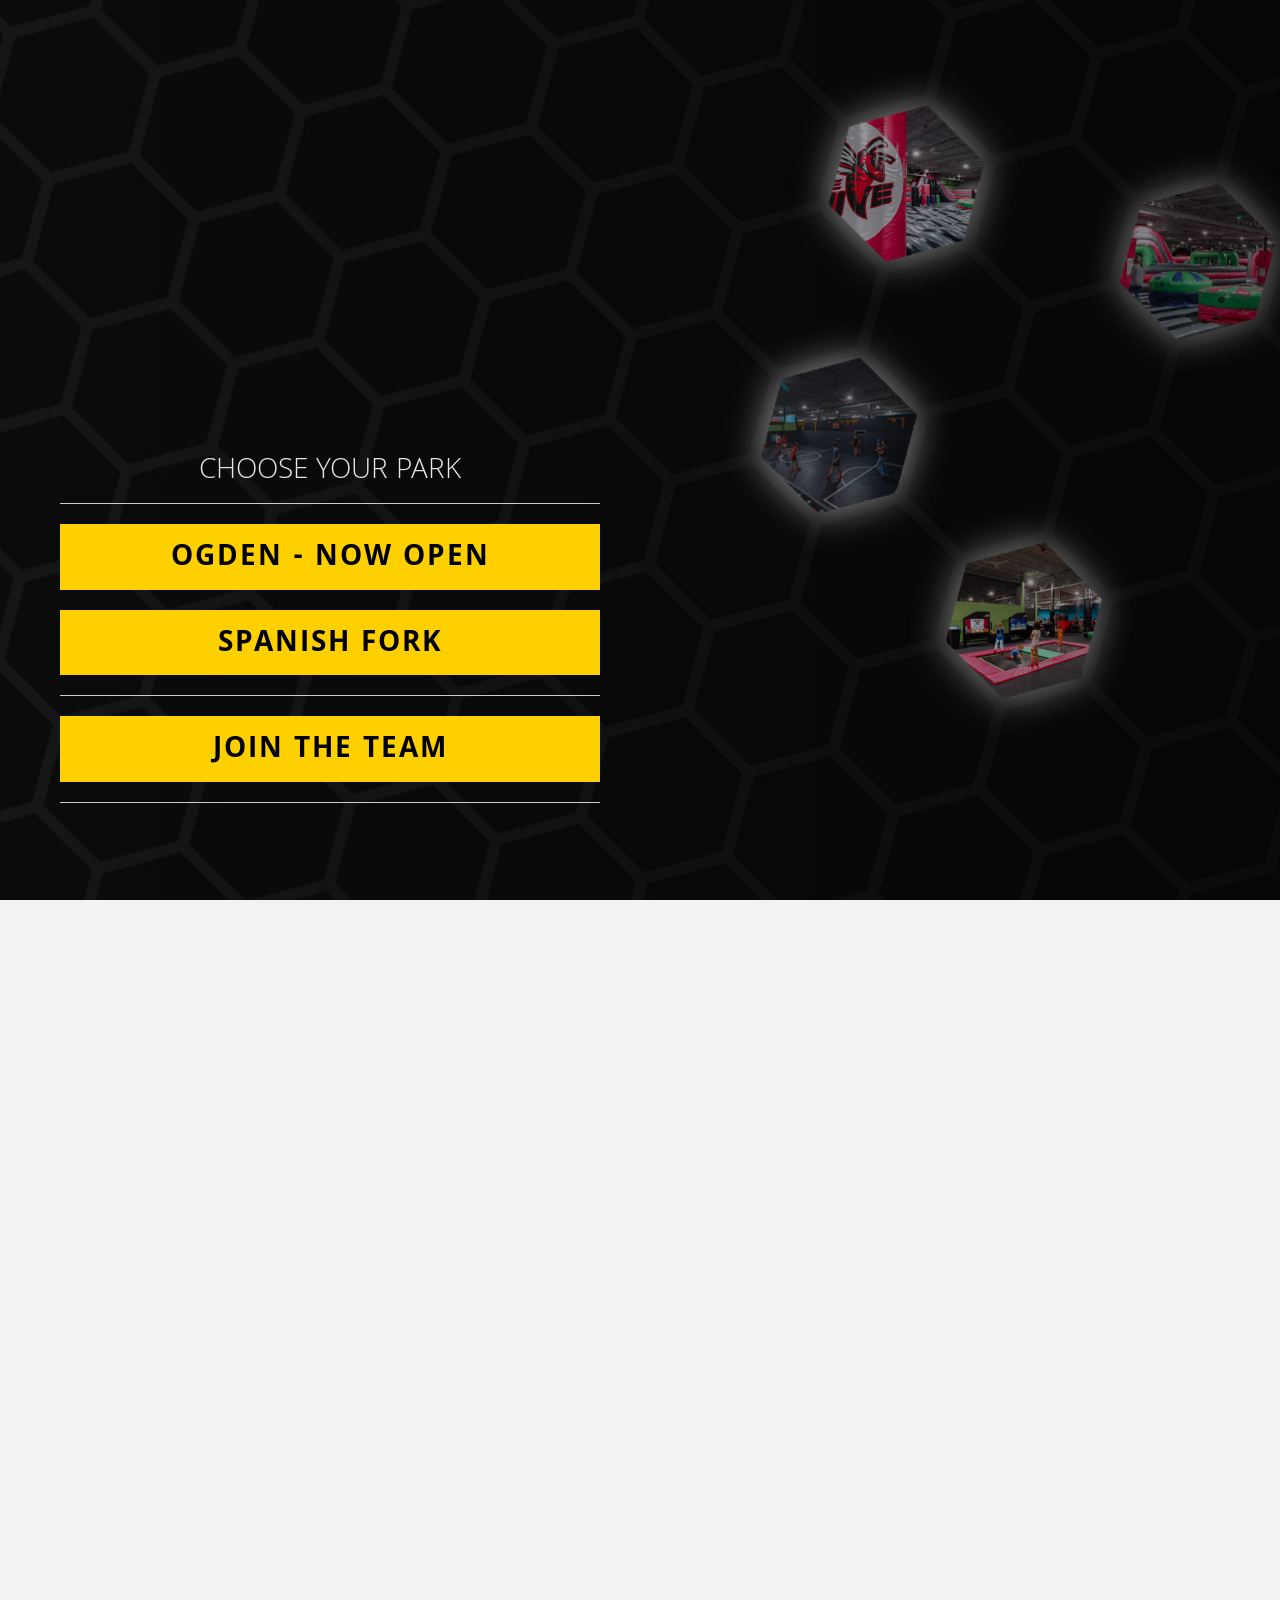
==== hiveparks/index.html @ c751bd6e "Add files via upload" ====
<!DOCTYPE html><html lang="en-US" class=""><head>
<meta charset="UTF-8">
<script async="" src="js/gtm.js"></script><script async="" src="js/fbevents.js"></script><script>
var gform;gform||(document.addEventListener("gform_main_scripts_loaded",function(){gform.scriptsLoaded=!0}),document.addEventListener("gform/theme/scripts_loaded",function(){gform.themeScriptsLoaded=!0}),window.addEventListener("DOMContentLoaded",function(){gform.domLoaded=!0}),gform={domLoaded:!1,scriptsLoaded:!1,themeScriptsLoaded:!1,isFormEditor:()=>"function"==typeof InitializeEditor,callIfLoaded:function(o){return!(!gform.domLoaded||!gform.scriptsLoaded||!gform.themeScriptsLoaded&&!gform.isFormEditor()||(gform.isFormEditor()&&console.warn("The use of gform.initializeOnLoaded() is deprecated in the form editor context and will be removed in Gravity Forms 3.1."),o(),0))},initializeOnLoaded:function(o){gform.callIfLoaded(o)||(document.addEventListener("gform_main_scripts_loaded",()=>{gform.scriptsLoaded=!0,gform.callIfLoaded(o)}),document.addEventListener("gform/theme/scripts_loaded",()=>{gform.themeScriptsLoaded=!0,gform.callIfLoaded(o)}),window.addEventListener("DOMContentLoaded",()=>{gform.domLoaded=!0,gform.callIfLoaded(o)}))},hooks:{action:{},filter:{}},addAction:function(o,r,e,t){gform.addHook("action",o,r,e,t)},addFilter:function(o,r,e,t){gform.addHook("filter",o,r,e,t)},doAction:function(o){gform.doHook("action",o,arguments)},applyFilters:function(o){return gform.doHook("filter",o,arguments)},removeAction:function(o,r){gform.removeHook("action",o,r)},removeFilter:function(o,r,e){gform.removeHook("filter",o,r,e)},addHook:function(o,r,e,t,n){null==gform.hooks[o][r]&&(gform.hooks[o][r]=[]);var d=gform.hooks[o][r];null==n&&(n=r+"_"+d.length),gform.hooks[o][r].push({tag:n,callable:e,priority:t=null==t?10:t})},doHook:function(r,o,e){var t;if(e=Array.prototype.slice.call(e,1),null!=gform.hooks[r][o]&&((o=gform.hooks[r][o]).sort(function(o,r){return o.priority-r.priority}),o.forEach(function(o){"function"!=typeof(t=o.callable)&&(t=window[t]),"action"==r?t.apply(null,e):e[0]=t.apply(null,e)})),"filter"==r)return e[0]},removeHook:function(o,r,t,n){var e;null!=gform.hooks[o][r]&&(e=(e=gform.hooks[o][r]).filter(function(o,r,e){return!!(null!=n&&n!=o.tag||null!=t&&t!=o.priority)}),gform.hooks[o][r]=e)}});
</script>

<meta name="viewport" content="width=device-width, initial-scale=1.0">
<meta http-equiv="X-UA-Compatible" content="IE=edge">
<link rel="profile" href="https://gmpg.org/xfn/11">
<meta name="robots" content="index, follow, max-image-preview:large, max-snippet:-1, max-video-preview:-1">

	<!-- This site is optimized with the Yoast SEO plugin v27.3 - https://yoast.com/product/yoast-seo-wordpress/ -->
	<title>Home - Hive Parks</title>
	<meta name="description" content="Brand new indoor trampoline park in Spanish Fork, Utah. Over 15 attractions, including a giant inflatable section for young children.">
	<link rel="canonical" href="https://www.hiveparks.com/">
	<meta property="og:locale" content="en_US">
	<meta property="og:type" content="website">
	<meta property="og:title" content="Home - Hive Parks">
	<meta property="og:description" content="Brand new indoor trampoline park in Spanish Fork, Utah. Over 15 attractions, including a giant inflatable section for young children.">
	<meta property="og:url" content="https://www.hiveparks.com/">
	<meta property="og:site_name" content="Hive Parks">
	<meta property="article:modified_time" content="2026-04-14T11:30:59+00:00">
	<meta property="og:image" content="images/HIVE-PARKS-3-scaled.png">
	<meta name="twitter:card" content="summary_large_image">
	<script type="application/ld+json" class="yoast-schema-graph">{"@context":"https:\/\/schema.org","@graph":[{"@type":"WebPage","@id":"https:\/\/www.hiveparks.com\/","url":"https:\/\/www.hiveparks.com\/","name":"Home - Hive Parks","isPartOf":{"@id":"https:\/\/www.hiveparks.com\/#website"},"primaryImageOfPage":{"@id":"https:\/\/www.hiveparks.com\/#primaryimage"},"image":{"@id":"https:\/\/www.hiveparks.com\/#primaryimage"},"thumbnailUrl":"https:\/\/www.hiveparks.com\/wp-content\/uploads\/2021\/08\/HIVE-PARKS-3-scaled.png","datePublished":"2021-10-14T16:22:26+00:00","dateModified":"2026-04-14T11:30:59+00:00","description":"Brand new indoor trampoline park in Spanish Fork, Utah. Over 15 attractions, including a giant inflatable section for young children.","breadcrumb":{"@id":"https:\/\/www.hiveparks.com\/#breadcrumb"},"inLanguage":"en-US","potentialAction":[{"@type":"ReadAction","target":["https:\/\/www.hiveparks.com\/"]}]},{"@type":"ImageObject","inLanguage":"en-US","@id":"https:\/\/www.hiveparks.com\/#primaryimage","url":"https:\/\/www.hiveparks.com\/wp-content\/uploads\/2021\/08\/HIVE-PARKS-3-scaled.png","contentUrl":"https:\/\/www.hiveparks.com\/wp-content\/uploads\/2021\/08\/HIVE-PARKS-3-scaled.png","width":2560,"height":1488},{"@type":"BreadcrumbList","@id":"https:\/\/www.hiveparks.com\/#breadcrumb","itemListElement":[{"@type":"ListItem","position":1,"name":"Home"}]},{"@type":"WebSite","@id":"https:\/\/www.hiveparks.com\/#website","url":"https:\/\/www.hiveparks.com\/","name":"Hive Parks","description":"Family Entertainment Center and Trampoline Park in Spanish Fork, Utah.","potentialAction":[{"@type":"SearchAction","target":{"@type":"EntryPoint","urlTemplate":"https:\/\/www.hiveparks.com\/?s={search_term_string}"},"query-input":{"@type":"PropertyValueSpecification","valueRequired":true,"valueName":"search_term_string"}}],"inLanguage":"en-US"}]}</script>
	<!-- / Yoast SEO plugin. -->


<link rel="dns-prefetch" href="//fonts.googleapis.com">
<link href="https://fonts.gstatic.com" crossorigin="" rel="preconnect">
<link rel="alternate" type="application/rss+xml" title="Hive Parks » Feed" href="https://www.hiveparks.com/feed/">
<link rel="alternate" type="application/rss+xml" title="Hive Parks » Comments Feed" href="https://www.hiveparks.com/comments/feed/">
<link rel="alternate" title="oEmbed (JSON)" type="application/json+oembed" href="https://www.hiveparks.com/wp-json/oembed/1.0/embed?url=https%3A%2F%2Fwww.hiveparks.com%2F">
<link rel="alternate" title="oEmbed (XML)" type="text/xml+oembed" href="https://www.hiveparks.com/wp-json/oembed/1.0/embed?url=https%3A%2F%2Fwww.hiveparks.com%2F&format=xml">
		<style>
			.lazyload,
			.lazyloading {
				max-width: 100%;
			}
		</style>
		<style id="wp-img-auto-sizes-contain-inline-css">
img:is([sizes=auto i],[sizes^="auto," i]){contain-intrinsic-size:3000px 1500px}
/*# sourceURL=wp-img-auto-sizes-contain-inline-css */
</style>
<style id="wp-emoji-styles-inline-css">

	img.wp-smiley, img.emoji {
		display: inline !important;
		border: none !important;
		box-shadow: none !important;
		height: 1em !important;
		width: 1em !important;
		margin: 0 0.07em !important;
		vertical-align: -0.1em !important;
		background: none !important;
		padding: 0 !important;
	}
/*# sourceURL=wp-emoji-styles-inline-css */
</style>
<style id="wp-block-library-inline-css">
:root{--wp-block-synced-color:#7a00df;--wp-block-synced-color--rgb:122,0,223;--wp-bound-block-color:var(--wp-block-synced-color);--wp-editor-canvas-background:#ddd;--wp-admin-theme-color:#007cba;--wp-admin-theme-color--rgb:0,124,186;--wp-admin-theme-color-darker-10:#006ba1;--wp-admin-theme-color-darker-10--rgb:0,107,160.5;--wp-admin-theme-color-darker-20:#005a87;--wp-admin-theme-color-darker-20--rgb:0,90,135;--wp-admin-border-width-focus:2px}@media (min-resolution:192dpi){:root{--wp-admin-border-width-focus:1.5px}}.wp-element-button{cursor:pointer}:root .has-very-light-gray-background-color{background-color:#eee}:root .has-very-dark-gray-background-color{background-color:#313131}:root .has-very-light-gray-color{color:#eee}:root .has-very-dark-gray-color{color:#313131}:root .has-vivid-green-cyan-to-vivid-cyan-blue-gradient-background{background:linear-gradient(135deg,#00d084,#0693e3)}:root .has-purple-crush-gradient-background{background:linear-gradient(135deg,#34e2e4,#4721fb 50%,#ab1dfe)}:root .has-hazy-dawn-gradient-background{background:linear-gradient(135deg,#faaca8,#dad0ec)}:root .has-subdued-olive-gradient-background{background:linear-gradient(135deg,#fafae1,#67a671)}:root .has-atomic-cream-gradient-background{background:linear-gradient(135deg,#fdd79a,#004a59)}:root .has-nightshade-gradient-background{background:linear-gradient(135deg,#330968,#31cdcf)}:root .has-midnight-gradient-background{background:linear-gradient(135deg,#020381,#2874fc)}:root{--wp--preset--font-size--normal:16px;--wp--preset--font-size--huge:42px}.has-regular-font-size{font-size:1em}.has-larger-font-size{font-size:2.625em}.has-normal-font-size{font-size:var(--wp--preset--font-size--normal)}.has-huge-font-size{font-size:var(--wp--preset--font-size--huge)}.has-text-align-center{text-align:center}.has-text-align-left{text-align:left}.has-text-align-right{text-align:right}.has-fit-text{white-space:nowrap!important}#end-resizable-editor-section{display:none}.aligncenter{clear:both}.items-justified-left{justify-content:flex-start}.items-justified-center{justify-content:center}.items-justified-right{justify-content:flex-end}.items-justified-space-between{justify-content:space-between}.screen-reader-text{border:0;clip-path:inset(50%);height:1px;margin:-1px;overflow:hidden;padding:0;position:absolute;width:1px;word-wrap:normal!important}.screen-reader-text:focus{background-color:#ddd;clip-path:none;color:#444;display:block;font-size:1em;height:auto;left:5px;line-height:normal;padding:15px 23px 14px;text-decoration:none;top:5px;width:auto;z-index:100000}html :where(.has-border-color){border-style:solid}html :where([style*=border-top-color]){border-top-style:solid}html :where([style*=border-right-color]){border-right-style:solid}html :where([style*=border-bottom-color]){border-bottom-style:solid}html :where([style*=border-left-color]){border-left-style:solid}html :where([style*=border-width]){border-style:solid}html :where([style*=border-top-width]){border-top-style:solid}html :where([style*=border-right-width]){border-right-style:solid}html :where([style*=border-bottom-width]){border-bottom-style:solid}html :where([style*=border-left-width]){border-left-style:solid}html :where(img[class*=wp-image-]){height:auto;max-width:100%}:where(figure){margin:0 0 1em}html :where(.is-position-sticky){--wp-admin--admin-bar--position-offset:var(--wp-admin--admin-bar--height,0px)}@media screen and (max-width:600px){html :where(.is-position-sticky){--wp-admin--admin-bar--position-offset:0px}}

/*# sourceURL=wp-block-library-inline-css */
</style>
<style id="classic-theme-styles-inline-css">
/*! This file is auto-generated */
.wp-block-button__link{color:#fff;background-color:#32373c;border-radius:9999px;box-shadow:none;text-decoration:none;padding:calc(.667em + 2px) calc(1.333em + 2px);font-size:1.125em}.wp-block-file__button{background:#32373c;color:#fff;text-decoration:none}
/*# sourceURL=/wp-includes/css/classic-themes.min.css */
</style>
<style id="global-styles-inline-css">
:root{--wp--preset--aspect-ratio--square: 1;--wp--preset--aspect-ratio--4-3: 4/3;--wp--preset--aspect-ratio--3-4: 3/4;--wp--preset--aspect-ratio--3-2: 3/2;--wp--preset--aspect-ratio--2-3: 2/3;--wp--preset--aspect-ratio--16-9: 16/9;--wp--preset--aspect-ratio--9-16: 9/16;--wp--preset--color--black: #000000;--wp--preset--color--cyan-bluish-gray: #abb8c3;--wp--preset--color--white: #ffffff;--wp--preset--color--pale-pink: #f78da7;--wp--preset--color--vivid-red: #cf2e2e;--wp--preset--color--luminous-vivid-orange: #ff6900;--wp--preset--color--luminous-vivid-amber: #fcb900;--wp--preset--color--light-green-cyan: #7bdcb5;--wp--preset--color--vivid-green-cyan: #00d084;--wp--preset--color--pale-cyan-blue: #8ed1fc;--wp--preset--color--vivid-cyan-blue: #0693e3;--wp--preset--color--vivid-purple: #9b51e0;--wp--preset--color--fl-heading-text: #333333;--wp--preset--color--fl-body-bg: #f2f2f2;--wp--preset--color--fl-body-text: #808080;--wp--preset--color--fl-accent: #428bca;--wp--preset--color--fl-accent-hover: #428bca;--wp--preset--color--fl-topbar-bg: #ffffff;--wp--preset--color--fl-topbar-text: #808080;--wp--preset--color--fl-topbar-link: #428bca;--wp--preset--color--fl-topbar-hover: #428bca;--wp--preset--color--fl-header-bg: #ffffff;--wp--preset--color--fl-header-text: #808080;--wp--preset--color--fl-header-link: #808080;--wp--preset--color--fl-header-hover: #428bca;--wp--preset--color--fl-nav-bg: #ffffff;--wp--preset--color--fl-nav-link: #808080;--wp--preset--color--fl-nav-hover: #428bca;--wp--preset--color--fl-content-bg: #ffffff;--wp--preset--color--fl-footer-widgets-bg: #ffffff;--wp--preset--color--fl-footer-widgets-text: #808080;--wp--preset--color--fl-footer-widgets-link: #428bca;--wp--preset--color--fl-footer-widgets-hover: #428bca;--wp--preset--color--fl-footer-bg: #ffffff;--wp--preset--color--fl-footer-text: #808080;--wp--preset--color--fl-footer-link: #428bca;--wp--preset--color--fl-footer-hover: #428bca;--wp--preset--gradient--vivid-cyan-blue-to-vivid-purple: linear-gradient(135deg,rgb(6,147,227) 0%,rgb(155,81,224) 100%);--wp--preset--gradient--light-green-cyan-to-vivid-green-cyan: linear-gradient(135deg,rgb(122,220,180) 0%,rgb(0,208,130) 100%);--wp--preset--gradient--luminous-vivid-amber-to-luminous-vivid-orange: linear-gradient(135deg,rgb(252,185,0) 0%,rgb(255,105,0) 100%);--wp--preset--gradient--luminous-vivid-orange-to-vivid-red: linear-gradient(135deg,rgb(255,105,0) 0%,rgb(207,46,46) 100%);--wp--preset--gradient--very-light-gray-to-cyan-bluish-gray: linear-gradient(135deg,rgb(238,238,238) 0%,rgb(169,184,195) 100%);--wp--preset--gradient--cool-to-warm-spectrum: linear-gradient(135deg,rgb(74,234,220) 0%,rgb(151,120,209) 20%,rgb(207,42,186) 40%,rgb(238,44,130) 60%,rgb(251,105,98) 80%,rgb(254,248,76) 100%);--wp--preset--gradient--blush-light-purple: linear-gradient(135deg,rgb(255,206,236) 0%,rgb(152,150,240) 100%);--wp--preset--gradient--blush-bordeaux: linear-gradient(135deg,rgb(254,205,165) 0%,rgb(254,45,45) 50%,rgb(107,0,62) 100%);--wp--preset--gradient--luminous-dusk: linear-gradient(135deg,rgb(255,203,112) 0%,rgb(199,81,192) 50%,rgb(65,88,208) 100%);--wp--preset--gradient--pale-ocean: linear-gradient(135deg,rgb(255,245,203) 0%,rgb(182,227,212) 50%,rgb(51,167,181) 100%);--wp--preset--gradient--electric-grass: linear-gradient(135deg,rgb(202,248,128) 0%,rgb(113,206,126) 100%);--wp--preset--gradient--midnight: linear-gradient(135deg,rgb(2,3,129) 0%,rgb(40,116,252) 100%);--wp--preset--font-size--small: 13px;--wp--preset--font-size--medium: 20px;--wp--preset--font-size--large: 36px;--wp--preset--font-size--x-large: 42px;--wp--preset--spacing--20: 0.44rem;--wp--preset--spacing--30: 0.67rem;--wp--preset--spacing--40: 1rem;--wp--preset--spacing--50: 1.5rem;--wp--preset--spacing--60: 2.25rem;--wp--preset--spacing--70: 3.38rem;--wp--preset--spacing--80: 5.06rem;--wp--preset--shadow--natural: 6px 6px 9px rgba(0, 0, 0, 0.2);--wp--preset--shadow--deep: 12px 12px 50px rgba(0, 0, 0, 0.4);--wp--preset--shadow--sharp: 6px 6px 0px rgba(0, 0, 0, 0.2);--wp--preset--shadow--outlined: 6px 6px 0px -3px rgb(255, 255, 255), 6px 6px rgb(0, 0, 0);--wp--preset--shadow--crisp: 6px 6px 0px rgb(0, 0, 0);}:where(.is-layout-flex){gap: 0.5em;}:where(.is-layout-grid){gap: 0.5em;}body .is-layout-flex{display: flex;}.is-layout-flex{flex-wrap: wrap;align-items: center;}.is-layout-flex > :is(*, div){margin: 0;}body .is-layout-grid{display: grid;}.is-layout-grid > :is(*, div){margin: 0;}:where(.wp-block-columns.is-layout-flex){gap: 2em;}:where(.wp-block-columns.is-layout-grid){gap: 2em;}:where(.wp-block-post-template.is-layout-flex){gap: 1.25em;}:where(.wp-block-post-template.is-layout-grid){gap: 1.25em;}.has-black-color{color: var(--wp--preset--color--black) !important;}.has-cyan-bluish-gray-color{color: var(--wp--preset--color--cyan-bluish-gray) !important;}.has-white-color{color: var(--wp--preset--color--white) !important;}.has-pale-pink-color{color: var(--wp--preset--color--pale-pink) !important;}.has-vivid-red-color{color: var(--wp--preset--color--vivid-red) !important;}.has-luminous-vivid-orange-color{color: var(--wp--preset--color--luminous-vivid-orange) !important;}.has-luminous-vivid-amber-color{color: var(--wp--preset--color--luminous-vivid-amber) !important;}.has-light-green-cyan-color{color: var(--wp--preset--color--light-green-cyan) !important;}.has-vivid-green-cyan-color{color: var(--wp--preset--color--vivid-green-cyan) !important;}.has-pale-cyan-blue-color{color: var(--wp--preset--color--pale-cyan-blue) !important;}.has-vivid-cyan-blue-color{color: var(--wp--preset--color--vivid-cyan-blue) !important;}.has-vivid-purple-color{color: var(--wp--preset--color--vivid-purple) !important;}.has-black-background-color{background-color: var(--wp--preset--color--black) !important;}.has-cyan-bluish-gray-background-color{background-color: var(--wp--preset--color--cyan-bluish-gray) !important;}.has-white-background-color{background-color: var(--wp--preset--color--white) !important;}.has-pale-pink-background-color{background-color: var(--wp--preset--color--pale-pink) !important;}.has-vivid-red-background-color{background-color: var(--wp--preset--color--vivid-red) !important;}.has-luminous-vivid-orange-background-color{background-color: var(--wp--preset--color--luminous-vivid-orange) !important;}.has-luminous-vivid-amber-background-color{background-color: var(--wp--preset--color--luminous-vivid-amber) !important;}.has-light-green-cyan-background-color{background-color: var(--wp--preset--color--light-green-cyan) !important;}.has-vivid-green-cyan-background-color{background-color: var(--wp--preset--color--vivid-green-cyan) !important;}.has-pale-cyan-blue-background-color{background-color: var(--wp--preset--color--pale-cyan-blue) !important;}.has-vivid-cyan-blue-background-color{background-color: var(--wp--preset--color--vivid-cyan-blue) !important;}.has-vivid-purple-background-color{background-color: var(--wp--preset--color--vivid-purple) !important;}.has-black-border-color{border-color: var(--wp--preset--color--black) !important;}.has-cyan-bluish-gray-border-color{border-color: var(--wp--preset--color--cyan-bluish-gray) !important;}.has-white-border-color{border-color: var(--wp--preset--color--white) !important;}.has-pale-pink-border-color{border-color: var(--wp--preset--color--pale-pink) !important;}.has-vivid-red-border-color{border-color: var(--wp--preset--color--vivid-red) !important;}.has-luminous-vivid-orange-border-color{border-color: var(--wp--preset--color--luminous-vivid-orange) !important;}.has-luminous-vivid-amber-border-color{border-color: var(--wp--preset--color--luminous-vivid-amber) !important;}.has-light-green-cyan-border-color{border-color: var(--wp--preset--color--light-green-cyan) !important;}.has-vivid-green-cyan-border-color{border-color: var(--wp--preset--color--vivid-green-cyan) !important;}.has-pale-cyan-blue-border-color{border-color: var(--wp--preset--color--pale-cyan-blue) !important;}.has-vivid-cyan-blue-border-color{border-color: var(--wp--preset--color--vivid-cyan-blue) !important;}.has-vivid-purple-border-color{border-color: var(--wp--preset--color--vivid-purple) !important;}.has-vivid-cyan-blue-to-vivid-purple-gradient-background{background: var(--wp--preset--gradient--vivid-cyan-blue-to-vivid-purple) !important;}.has-light-green-cyan-to-vivid-green-cyan-gradient-background{background: var(--wp--preset--gradient--light-green-cyan-to-vivid-green-cyan) !important;}.has-luminous-vivid-amber-to-luminous-vivid-orange-gradient-background{background: var(--wp--preset--gradient--luminous-vivid-amber-to-luminous-vivid-orange) !important;}.has-luminous-vivid-orange-to-vivid-red-gradient-background{background: var(--wp--preset--gradient--luminous-vivid-orange-to-vivid-red) !important;}.has-very-light-gray-to-cyan-bluish-gray-gradient-background{background: var(--wp--preset--gradient--very-light-gray-to-cyan-bluish-gray) !important;}.has-cool-to-warm-spectrum-gradient-background{background: var(--wp--preset--gradient--cool-to-warm-spectrum) !important;}.has-blush-light-purple-gradient-background{background: var(--wp--preset--gradient--blush-light-purple) !important;}.has-blush-bordeaux-gradient-background{background: var(--wp--preset--gradient--blush-bordeaux) !important;}.has-luminous-dusk-gradient-background{background: var(--wp--preset--gradient--luminous-dusk) !important;}.has-pale-ocean-gradient-background{background: var(--wp--preset--gradient--pale-ocean) !important;}.has-electric-grass-gradient-background{background: var(--wp--preset--gradient--electric-grass) !important;}.has-midnight-gradient-background{background: var(--wp--preset--gradient--midnight) !important;}.has-small-font-size{font-size: var(--wp--preset--font-size--small) !important;}.has-medium-font-size{font-size: var(--wp--preset--font-size--medium) !important;}.has-large-font-size{font-size: var(--wp--preset--font-size--large) !important;}.has-x-large-font-size{font-size: var(--wp--preset--font-size--x-large) !important;}
/*# sourceURL=global-styles-inline-css */
</style>

<link rel="stylesheet" id="fl-builder-layout-26575-css" href="css/26575-layout.css" media="all">
<link rel="stylesheet" id="wpmu-wpmu-ui-3-min-css-css" href="css/wpmu-ui.3.min.css" media="all">
<link rel="stylesheet" id="wpmu-animate-3-min-css-css" href="css/animate.3.min.css" media="all">
<link rel="stylesheet" id="jquery-magnificpopup-css" href="css/jquery.magnificpopup.min.css" media="all">
<link rel="stylesheet" id="base-css" href="css/base.min.css" media="all">
<link rel="stylesheet" id="fl-automator-skin-css" href="css/skin-69d79dddb3a38.css" media="all">
<link rel="stylesheet" id="fl-child-theme-css" href="css/style.css" media="all">
<link rel="stylesheet" id="pp-animate-css" href="css/animate.min.css" media="all">
<link rel="stylesheet" id="fl-builder-google-fonts-1d3f49b686e3899d0767ea5da724a182-css" href="//fonts.googleapis.com/css?family=Khula%3A300%2C700&ver=6.9.4" media="all">
<script src="js/jquery.min.js" id="jquery-core-js"></script>
<script src="js/jquery-migrate.min.js" id="jquery-migrate-js"></script>
<link rel="https://api.w.org/" href="https://www.hiveparks.com/wp-json/"><link rel="alternate" title="JSON" type="application/json" href="https://www.hiveparks.com/wp-json/wp/v2/pages/26575"><link rel="EditURI" type="application/rsd+xml" title="RSD" href="https://www.hiveparks.com/xmlrpc.php?rsd">
<link rel="shortlink" href="https://www.hiveparks.com/">
		<script>
			var bb_powerpack = {
				version: '2.40.8',
				getAjaxUrl: function() { return atob( 'aHR0cHM6Ly93d3cuaGl2ZXBhcmtzLmNvbS93cC1hZG1pbi9hZG1pbi1hamF4LnBocA==' ); },
				callback: function() {},
				mapMarkerData: {},
				post_id: '26575',
				search_term: '',
				current_page: 'https://www.hiveparks.com/',
				conditionals: {
					is_front_page: true,
					is_home: false,
					is_archive: false,
					current_post_type: '',
					is_tax: false,
										is_author: false,
					current_author: false,
					is_search: false,
									}
			};
		</script>
				<script>
			document.documentElement.className = document.documentElement.className.replace('no-js', 'js');
		</script>
		<style>.recentcomments a{display:inline !important;padding:0 !important;margin:0 !important;}</style><link rel="icon" href="images/cropped-Hive-Bee-5-521-32x32.png" sizes="32x32">
<link rel="icon" href="images/cropped-Hive-Bee-5-521-192x192.png" sizes="192x192">
<link rel="apple-touch-icon" href="images/cropped-Hive-Bee-5-521-180x180.png">
<meta name="msapplication-TileImage" content="https://www.hiveparks.com/wp-content/uploads/2021/05/cropped-Hive-Bee-5-521-270x270.png">
		<style id="wp-custom-css">
			.flexcol {
	margin-top:auto
}		</style>
		<!-- Global site tag (gtag.js) - Google Analytics -->
<script async="" src="https://www.googletagmanager.com/gtag/js?id=UA-204512586-2"></script>
<script>
  window.dataLayer = window.dataLayer || [];
  function gtag(){dataLayer.push(arguments);}
  gtag('js', new Date());

  gtag('config', 'UA-204512586-2');
</script>

<!-- Facebook Pixel Code -->
<script>
!function(f,b,e,v,n,t,s)
{if(f.fbq)return;n=f.fbq=function(){n.callMethod?
n.callMethod.apply(n,arguments):n.queue.push(arguments)};
if(!f._fbq)f._fbq=n;n.push=n;n.loaded=!0;n.version='2.0';
n.queue=[];t=b.createElement(e);t.async=!0;
t.src=v;s=b.getElementsByTagName(e)[0];
s.parentNode.insertBefore(t,s)}(window, document,'script',
'https://connect.facebook.net/en_US/fbevents.js');
fbq('init', '1531755613863917');
fbq('track', 'PageView');
</script>
<noscript><img height="1" width="1" style="display:none"
src="https://www.facebook.com/tr?id=1531755613863917&ev=PageView&noscript=1"
/></noscript>
<!-- End Facebook Pixel Code -->
<meta name="facebook-domain-verification" content="ci4ceax36mrwa2fwd2gl30gt8pvchv">

<script async="" defer="" src="js/lo.js"></script>

<!-- Google Tag Manager -->
<script>(function(w,d,s,l,i){w[l]=w[l]||[];w[l].push({'gtm.start':
new Date().getTime(),event:'gtm.js'});var f=d.getElementsByTagName(s)[0],
j=d.createElement(s),dl=l!='dataLayer'?'&l='+l:'';j.async=true;j.src=
'https://www.googletagmanager.com/gtm.js?id='+i+dl;f.parentNode.insertBefore(j,f);
})(window,document,'script','dataLayer','GTM-56T2VKX');</script>
<!-- End Google Tag Manager -->
<script src="js/wp-emoji-release.min.js" defer=""></script></head>
<body class="home wp-singular page-template page-template-tpl-no-header-footer page-template-tpl-no-header-footer-php page page-id-26575 wp-theme-bb-theme wp-child-theme-bb-theme-child fl-builder fl-builder-2-10-1-5 fl-theme-1-7-19-2 fl-no-js fl-framework-base fl-preset-default fl-full-width fl-search-active" itemscope="itemscope" itemtype="https://schema.org/WebPage">
<!-- Google Tag Manager (noscript) -->
<noscript><iframe data-src="https://www.googletagmanager.com/ns.html?id=GTM-56T2VKX"
height="0" width="0" style="display:none;visibility:hidden" src="[data-uri]" class="lazyload" data-load-mode="1"></iframe></noscript>
<!-- End Google Tag Manager (noscript) -->


<script defer="" src="js/widget.js#ORG_TOKEN=f87f8da0-0179-4ef0-852a-9d688b408db5" id="podium-widget" data-organization-api-token="f87f8da0-0179-4ef0-852a-9d688b408db5"></script><a aria-label="Skip to content" class="fl-screen-reader-text" href="#fl-main-content">Skip to content</a><div class="fl-page">
		<div id="fl-main-content" class="fl-page-content" itemprop="mainContentOfPage" role="main">

		
<div class="fl-content-full container">
	<div class="row">
		<div class="fl-content col-md-12">
			<article class="fl-post post-26575 page type-page status-publish hentry" id="fl-post-26575" itemscope="itemscope" itemtype="https://schema.org/CreativeWork">

			<div class="fl-post-content clearfix" itemprop="text">
		<div class="fl-builder-content fl-builder-content-26575 fl-builder-content-primary fl-builder-global-templates-locked" data-post-id="26575"><div class="fl-row fl-row-full-width fl-row-bg-photo fl-node-6xvaf815w0q2 fl-row-full-height fl-row-align-center fl-row-bg-overlay" data-node="6xvaf815w0q2">
	<div class="fl-row-content-wrap">
		<div class="uabb-row-separator uabb-top-row-separator">
</div>
						<div class="fl-row-content fl-row-fixed-width fl-node-content">
		
<div class="fl-col-group fl-node-2g9c4xrkwpvf fl-col-group-equal-height fl-col-group-align-center" data-node="2g9c4xrkwpvf">
			<div class="fl-col fl-node-sdtgxze0yalj fl-col-bg-color fl-col-small" data-node="sdtgxze0yalj">
	<div class="fl-col-content fl-node-content"><div role="figure" class="fl-module fl-module-photo fl-photo fl-photo-align-center fl-node-y3dzj1m6pqht" data-node="y3dzj1m6pqht" itemscope="" itemtype="https://schema.org/ImageObject">
	<div class="fl-photo-content fl-photo-img-png">
				<img decoding="async" class="fl-photo-img wp-image-26793 size-full lazyload" data-src="https://www.hiveparks.com/wp-content/uploads/2021/08/HIVE-PARKS-3-scaled.png" alt="HIVE PARKS 3" height="1488" width="2560" title="HIVE PARKS 3" itemprop="image" data-srcset="https://www.hiveparks.com/wp-content/uploads/2021/08/HIVE-PARKS-3-scaled.png 2560w, https://www.hiveparks.com/wp-content/uploads/2021/08/HIVE-PARKS-3-300x174.png 300w, https://www.hiveparks.com/wp-content/uploads/2021/08/HIVE-PARKS-3-1024x595.png 1024w, https://www.hiveparks.com/wp-content/uploads/2021/08/HIVE-PARKS-3-768x446.png 768w, https://www.hiveparks.com/wp-content/uploads/2021/08/HIVE-PARKS-3-1536x893.png 1536w, https://www.hiveparks.com/wp-content/uploads/2021/08/HIVE-PARKS-3-2048x1191.png 2048w" data-sizes="auto, (max-width: 2560px) 100vw, 2560px" src="[data-uri]" style="--smush-placeholder-width: 2560px; --smush-placeholder-aspect-ratio: 2560/1488;">
					</div>
	</div>
<h2 class="fl-module fl-module-heading fl-heading fl-heading-text fl-node-08hbzvkjyxl1" data-node="08hbzvkjyxl1">
			Choose your Park	</h2>
<div class="fl-module fl-module-separator fl-node-r4of9qgkl1bx" data-node="r4of9qgkl1bx">
	<div class="fl-separator"></div>
</div>
<div class="fl-module fl-module-pp-smart-button fl-node-jicrvawnbzfy" data-node="jicrvawnbzfy">
	<div class="fl-module-content fl-node-content">
		<div class="pp-button-wrap pp-button-width-full pp-button-has-icon">
	<a href="/ogden" target="_self" class="pp-button" role="button" aria-label="OGDEN - NOW OPEN">
						<span class="pp-button-text">OGDEN - NOW OPEN</span>
					</a>
</div>
	</div>
</div>
<div class="fl-module fl-module-pp-smart-button fl-node-i1ncgb6xo543" data-node="i1ncgb6xo543">
	<div class="fl-module-content fl-node-content">
		<div class="pp-button-wrap pp-button-width-full pp-button-has-icon">
	<a href="/spanish-fork" target="_self" class="pp-button" role="button" aria-label="SPANISH FORK">
						<span class="pp-button-text">SPANISH FORK</span>
					</a>
</div>
	</div>
</div>
<div class="fl-module fl-module-separator fl-node-0ti8esuv6ozr" data-node="0ti8esuv6ozr">
	<div class="fl-separator"></div>
</div>
<div class="fl-module fl-module-pp-smart-button fl-node-v6x4p30aib29" data-node="v6x4p30aib29">
	<div class="fl-module-content fl-node-content">
		<div class="pp-button-wrap pp-button-width-full pp-button-has-icon">
	<a href="/employment" target="_self" class="pp-button" role="button" aria-label="JOIN THE TEAM">
						<span class="pp-button-text">JOIN THE TEAM</span>
					</a>
</div>
	</div>
</div>
<div class="fl-module fl-module-separator fl-node-e2lh4m5fouc9" data-node="e2lh4m5fouc9">
	<div class="fl-separator"></div>
</div>
</div>
</div>
			<div class="fl-col fl-node-1b2sj34d57vz fl-col-bg-color fl-col-small" data-node="1b2sj34d57vz">
	<div class="fl-col-content fl-node-content"></div>
</div>
	</div>
		</div>
	</div>
</div>
</div><div class="uabb-js-breakpoint" style="display: none;"></div>	</div><!-- .fl-post-content -->
	
</article>

<!-- .fl-post -->
		</div>
	</div>
</div>


	</div><!-- .fl-page-content -->
		</div><!-- .fl-page -->
<script type="speculationrules">
{"prefetch":[{"source":"document","where":{"and":[{"href_matches":"/*"},{"not":{"href_matches":["/wp-*.php","/wp-admin/*","/wp-content/uploads/*","/wp-content/*","/wp-content/plugins/*","/wp-content/themes/bb-theme-child/*","/wp-content/themes/bb-theme/*","/*\\?(.+)"]}},{"not":{"selector_matches":"a[rel~=\"nofollow\"]"}},{"not":{"selector_matches":".no-prefetch, .no-prefetch a"}}]},"eagerness":"conservative"}]}
</script>
<script>window._popup_data = {"ajaxurl":"https:\/\/www.hiveparks.com\/wp-admin\/admin-ajax.php","do":"get_data","ajax_data":{"orig_request_uri":"\/"}};</script><script src="js/26575-layout.js" id="fl-builder-layout-26575-js"></script>
<script id="smush-lazy-load-js-before">
var smushLazyLoadOptions = {"autoResizingEnabled":false,"autoResizeOptions":{"precision":5,"skipAutoWidth":true}};
//# sourceURL=smush-lazy-load-js-before
</script>
<script src="js/smush-lazy-load.min.js" id="smush-lazy-load-js"></script>
<script src="js/wpmu-ui.3.min.js" id="wpmu-wpmu-ui-3-min-js-js"></script>
<script src="js/public.min.js" id="wpmu-public-min-js-js"></script>
<script src="js/jquery.ba-throttle-debounce.min.js" id="jquery-throttle-js"></script>
<script src="js/jquery.magnificpopup.min.js" id="jquery-magnificpopup-js"></script>
<script id="fl-automator-js-extra">
var themeopts = {"medium_breakpoint":"992","mobile_breakpoint":"768","lightbox":"enabled","scrollTopPosition":"800"};
//# sourceURL=fl-automator-js-extra
</script>
<script src="js/theme.min.js" id="fl-automator-js"></script>
<script async="" id="patch_pixel-js-before">
window.__PATCH_WP = {"nonce":"72d0ccded2","user":null}
//# sourceURL=patch_pixel-js-before
</script>
<script async="" src="js/pixel.js" id="patch_pixel-js"></script>
<script id="wp-emoji-settings" type="application/json">
{"baseUrl":"https://s.w.org/images/core/emoji/17.0.2/72x72/","ext":".png","svgUrl":"https://s.w.org/images/core/emoji/17.0.2/svg/","svgExt":".svg","source":{"concatemoji":"https://www.hiveparks.com/wp-includes/js/wp-emoji-release.min.js?ver=6.9.4"}}
</script>
<script type="module">
/*! This file is auto-generated */
const a=JSON.parse(document.getElementById("wp-emoji-settings").textContent),o=(window._wpemojiSettings=a,"wpEmojiSettingsSupports"),s=["flag","emoji"];function i(e){try{var t={supportTests:e,timestamp:(new Date).valueOf()};sessionStorage.setItem(o,JSON.stringify(t))}catch(e){}}function c(e,t,n){e.clearRect(0,0,e.canvas.width,e.canvas.height),e.fillText(t,0,0);t=new Uint32Array(e.getImageData(0,0,e.canvas.width,e.canvas.height).data);e.clearRect(0,0,e.canvas.width,e.canvas.height),e.fillText(n,0,0);const a=new Uint32Array(e.getImageData(0,0,e.canvas.width,e.canvas.height).data);return t.every((e,t)=>e===a[t])}function p(e,t){e.clearRect(0,0,e.canvas.width,e.canvas.height),e.fillText(t,0,0);var n=e.getImageData(16,16,1,1);for(let e=0;e<n.data.length;e++)if(0!==n.data[e])return!1;return!0}function u(e,t,n,a){switch(t){case"flag":return n(e,"\ud83c\udff3\ufe0f\u200d\u26a7\ufe0f","\ud83c\udff3\ufe0f\u200b\u26a7\ufe0f")?!1:!n(e,"\ud83c\udde8\ud83c\uddf6","\ud83c\udde8\u200b\ud83c\uddf6")&&!n(e,"\ud83c\udff4\udb40\udc67\udb40\udc62\udb40\udc65\udb40\udc6e\udb40\udc67\udb40\udc7f","\ud83c\udff4\u200b\udb40\udc67\u200b\udb40\udc62\u200b\udb40\udc65\u200b\udb40\udc6e\u200b\udb40\udc67\u200b\udb40\udc7f");case"emoji":return!a(e,"\ud83e\u1fac8")}return!1}function f(e,t,n,a){let r;const o=(r="undefined"!=typeof WorkerGlobalScope&&self instanceof WorkerGlobalScope?new OffscreenCanvas(300,150):document.createElement("canvas")).getContext("2d",{willReadFrequently:!0}),s=(o.textBaseline="top",o.font="600 32px Arial",{});return e.forEach(e=>{s[e]=t(o,e,n,a)}),s}function r(e){var t=document.createElement("script");t.src=e,t.defer=!0,document.head.appendChild(t)}a.supports={everything:!0,everythingExceptFlag:!0},new Promise(t=>{let n=function(){try{var e=JSON.parse(sessionStorage.getItem(o));if("object"==typeof e&&"number"==typeof e.timestamp&&(new Date).valueOf()<e.timestamp+604800&&"object"==typeof e.supportTests)return e.supportTests}catch(e){}return null}();if(!n){if("undefined"!=typeof Worker&&"undefined"!=typeof OffscreenCanvas&&"undefined"!=typeof URL&&URL.createObjectURL&&"undefined"!=typeof Blob)try{var e="postMessage("+f.toString()+"("+[JSON.stringify(s),u.toString(),c.toString(),p.toString()].join(",")+"));",a=new Blob([e],{type:"text/javascript"});const r=new Worker(URL.createObjectURL(a),{name:"wpTestEmojiSupports"});return void(r.onmessage=e=>{i(n=e.data),r.terminate(),t(n)})}catch(e){}i(n=f(s,u,c,p))}t(n)}).then(e=>{for(const n in e)a.supports[n]=e[n],a.supports.everything=a.supports.everything&&a.supports[n],"flag"!==n&&(a.supports.everythingExceptFlag=a.supports.everythingExceptFlag&&a.supports[n]);var t;a.supports.everythingExceptFlag=a.supports.everythingExceptFlag&&!a.supports.flag,a.supports.everything||((t=a.source||{}).concatemoji?r(t.concatemoji):t.wpemoji&&t.twemoji&&(r(t.twemoji),r(t.wpemoji)))});
//# sourceURL=https://www.hiveparks.com/wp-includes/js/wp-emoji-loader.min.js
</script>
<script>(function(){function c(){var b=a.contentDocument||a.contentWindow.document;if(b){var d=b.createElement('script');d.innerHTML="window.__CF$cv$params={r:'9ed0df3758669fea',t:'MTc3NjMxODIwMS4wMDAwMDA='};var a=document.createElement('script');a.nonce='';a.src='/cdn-cgi/challenge-platform/scripts/jsd/main.js';document.getElementsByTagName('head')[0].appendChild(a);";b.getElementsByTagName('head')[0].appendChild(d)}}if(document.body){var a=document.createElement('iframe');a.height=1;a.width=1;a.style.position='absolute';a.style.top=0;a.style.left=0;a.style.border='none';a.style.visibility='hidden';document.body.appendChild(a);if('loading'!==document.readyState)c();else if(window.addEventListener)document.addEventListener('DOMContentLoaded',c);else{var e=document.onreadystatechange||function(){};document.onreadystatechange=function(b){e(b);'loading'!==document.readyState&&(document.onreadystatechange=e,c())}}}})();</script><iframe height="1" width="1" style="position: absolute; top: 0px; left: 0px; border: none; visibility: hidden;"></iframe>

</body></html>
---- hiveparks/css/26575-layout.css ----
.fl-builder-content *,.fl-builder-content *:before,.fl-builder-content *:after {-webkit-box-sizing: border-box;-moz-box-sizing: border-box;box-sizing: border-box;}.fl-row:before,.fl-row:after,.fl-row-content:before,.fl-row-content:after,.fl-col-group:before,.fl-col-group:after,.fl-col:before,.fl-col:after,.fl-module:not([data-accepts]):before,.fl-module:not([data-accepts]):after,.fl-module-content:before,.fl-module-content:after {display: table;content: " ";}.fl-row:after,.fl-row-content:after,.fl-col-group:after,.fl-col:after,.fl-module:not([data-accepts]):after,.fl-module-content:after {clear: both;}.fl-clear {clear: both;}.fl-row,.fl-row-content {margin-left: auto;margin-right: auto;min-width: 0;}.fl-row-content-wrap {position: relative;}.fl-builder-mobile .fl-row-bg-photo .fl-row-content-wrap {background-attachment: scroll;}.fl-row-bg-video,.fl-row-bg-video .fl-row-content,.fl-row-bg-embed,.fl-row-bg-embed .fl-row-content {position: relative;}.fl-row-bg-video .fl-bg-video,.fl-row-bg-embed .fl-bg-embed-code {bottom: 0;left: 0;overflow: hidden;position: absolute;right: 0;top: 0;}.fl-row-bg-video .fl-bg-video video,.fl-row-bg-embed .fl-bg-embed-code video {bottom: 0;left: 0px;max-width: none;position: absolute;right: 0;top: 0px;}.fl-row-bg-video .fl-bg-video video {min-width: 100%;min-height: 100%;width: auto;height: auto;}.fl-row-bg-video .fl-bg-video iframe,.fl-row-bg-embed .fl-bg-embed-code iframe {pointer-events: none;width: 100vw;height: 56.25vw; max-width: none;min-height: 100vh;min-width: 177.77vh; position: absolute;top: 50%;left: 50%;-ms-transform: translate(-50%, -50%); -webkit-transform: translate(-50%, -50%); transform: translate(-50%, -50%);}.fl-bg-video-fallback {background-position: 50% 50%;background-repeat: no-repeat;background-size: cover;bottom: 0px;left: 0px;position: absolute;right: 0px;top: 0px;}.fl-row-bg-slideshow,.fl-row-bg-slideshow .fl-row-content {position: relative;}.fl-row .fl-bg-slideshow {bottom: 0;left: 0;overflow: hidden;position: absolute;right: 0;top: 0;z-index: 0;}.fl-builder-edit .fl-row .fl-bg-slideshow * {bottom: 0;height: auto !important;left: 0;position: absolute !important;right: 0;top: 0;}.fl-row-bg-overlay .fl-row-content-wrap:after {border-radius: inherit;content: '';display: block;position: absolute;top: 0;right: 0;bottom: 0;left: 0;z-index: 0;}.fl-row-bg-overlay .fl-row-content {position: relative;z-index: 1;}.fl-row-default-height .fl-row-content-wrap,.fl-row-custom-height .fl-row-content-wrap {display: -webkit-box;display: -webkit-flex;display: -ms-flexbox;display: flex;min-height: 100vh;}.fl-row-overlap-top .fl-row-content-wrap {display: -webkit-inline-box;display: -webkit-inline-flex;display: -moz-inline-box;display: -ms-inline-flexbox;display: inline-flex;width: 100%;}.fl-row-default-height .fl-row-content-wrap,.fl-row-custom-height .fl-row-content-wrap {min-height: 0;}.fl-row-default-height .fl-row-content,.fl-row-full-height .fl-row-content,.fl-row-custom-height .fl-row-content {-webkit-box-flex: 1 1 auto; -moz-box-flex: 1 1 auto;-webkit-flex: 1 1 auto;-ms-flex: 1 1 auto;flex: 1 1 auto;}.fl-row-default-height .fl-row-full-width.fl-row-content,.fl-row-full-height .fl-row-full-width.fl-row-content,.fl-row-custom-height .fl-row-full-width.fl-row-content {max-width: 100%;width: 100%;}.fl-row-default-height.fl-row-align-center .fl-row-content-wrap,.fl-row-full-height.fl-row-align-center .fl-row-content-wrap,.fl-row-custom-height.fl-row-align-center .fl-row-content-wrap {-webkit-align-items: center;-webkit-box-align: center;-webkit-box-pack: center;-webkit-justify-content: center;-ms-flex-align: center;-ms-flex-pack: center;justify-content: center;align-items: center;}.fl-row-default-height.fl-row-align-bottom .fl-row-content-wrap,.fl-row-full-height.fl-row-align-bottom .fl-row-content-wrap,.fl-row-custom-height.fl-row-align-bottom .fl-row-content-wrap {-webkit-align-items: flex-end;-webkit-justify-content: flex-end;-webkit-box-align: end;-webkit-box-pack: end;-ms-flex-align: end;-ms-flex-pack: end;justify-content: flex-end;align-items: flex-end;}.fl-col-group-equal-height {display: flex;flex-wrap: wrap;width: 100%;}.fl-col-group-equal-height.fl-col-group-has-child-loading {flex-wrap: nowrap;}.fl-col-group-equal-height .fl-col,.fl-col-group-equal-height .fl-col-content {display: flex;flex: 1 1 auto;}.fl-col-group-equal-height .fl-col-content {flex-direction: column;flex-shrink: 1;min-width: 1px;max-width: 100%;width: 100%;}.fl-col-group-equal-height:before,.fl-col-group-equal-height .fl-col:before,.fl-col-group-equal-height .fl-col-content:before,.fl-col-group-equal-height:after,.fl-col-group-equal-height .fl-col:after,.fl-col-group-equal-height .fl-col-content:after{content: none;}.fl-col-group-nested.fl-col-group-equal-height.fl-col-group-align-top .fl-col-content,.fl-col-group-equal-height.fl-col-group-align-top .fl-col-content {justify-content: flex-start;}.fl-col-group-nested.fl-col-group-equal-height.fl-col-group-align-center .fl-col-content,.fl-col-group-equal-height.fl-col-group-align-center .fl-col-content {justify-content: center;}.fl-col-group-nested.fl-col-group-equal-height.fl-col-group-align-bottom .fl-col-content,.fl-col-group-equal-height.fl-col-group-align-bottom .fl-col-content {justify-content: flex-end;}.fl-col-group-equal-height.fl-col-group-align-center .fl-col-group {width: 100%;}.fl-col {float: left;min-height: 1px;}.fl-col-bg-overlay .fl-col-content {position: relative;}.fl-col-bg-overlay .fl-col-content:after {border-radius: inherit;content: '';display: block;position: absolute;top: 0;right: 0;bottom: 0;left: 0;z-index: 0;}.fl-col-bg-overlay .fl-module {position: relative;z-index: 2;}.single:not(.woocommerce).single-fl-builder-template .fl-content {width: 100%;}.fl-builder-layer {position: absolute;top:0;left:0;right: 0;bottom: 0;z-index: 0;pointer-events: none;overflow: hidden;}.fl-builder-shape-layer {z-index: 0;}.fl-builder-shape-layer.fl-builder-bottom-edge-layer {z-index: 1;}.fl-row-bg-overlay .fl-builder-shape-layer {z-index: 1;}.fl-row-bg-overlay .fl-builder-shape-layer.fl-builder-bottom-edge-layer {z-index: 2;}.fl-row-has-layers .fl-row-content {z-index: 1;}.fl-row-bg-overlay .fl-row-content {z-index: 2;}.fl-builder-layer > * {display: block;position: absolute;top:0;left:0;width: 100%;}.fl-builder-layer + .fl-row-content {position: relative;}.fl-builder-layer .fl-shape {fill: #aaa;stroke: none;stroke-width: 0;width:100%;}@supports (-webkit-touch-callout: inherit) {.fl-row.fl-row-bg-parallax .fl-row-content-wrap,.fl-row.fl-row-bg-fixed .fl-row-content-wrap {background-position: center !important;background-attachment: scroll !important;}}@supports (-webkit-touch-callout: none) {.fl-row.fl-row-bg-fixed .fl-row-content-wrap {background-position: center !important;background-attachment: scroll !important;}}.fl-clearfix:before,.fl-clearfix:after {display: table;content: " ";}.fl-clearfix:after {clear: both;}.sr-only {position: absolute;width: 1px;height: 1px;padding: 0;overflow: hidden;clip: rect(0,0,0,0);white-space: nowrap;border: 0;}.fl-builder-content .fl-button:is(a, button),.fl-builder-content a.fl-button:visited {border-radius: 4px;display: inline-block;font-size: 16px;font-weight: normal;line-height: 18px;padding: 12px 24px;text-decoration: none;text-shadow: none;}.fl-builder-content .fl-button:hover {text-decoration: none;}.fl-builder-content .fl-button:active {position: relative;top: 1px;}.fl-builder-content .fl-button-width-full .fl-button {width: 100%;display: block;text-align: center;}.fl-builder-content .fl-button-width-custom .fl-button {display: inline-block;text-align: center;max-width: 100%;}.fl-builder-content .fl-button-left {text-align: left;}.fl-builder-content .fl-button-center {text-align: center;}.fl-builder-content .fl-button-right {text-align: right;}.fl-builder-content .fl-button i {font-size: 1.3em;height: auto;margin-right:8px;vertical-align: middle;width: auto;}.fl-builder-content .fl-button i.fl-button-icon-after {margin-left: 8px;margin-right: 0;}.fl-builder-content .fl-button-has-icon .fl-button-text {vertical-align: middle;}.fl-icon-wrap {display: inline-block;}.fl-icon {display: table-cell;vertical-align: middle;}.fl-icon a {text-decoration: none;}.fl-icon i {float: right;height: auto;width: auto;}.fl-icon i:before {border: none !important;height: auto;width: auto;}.fl-icon-text {display: table-cell;text-align: left;padding-left: 15px;vertical-align: middle;}.fl-icon-text-empty {display: none;}.fl-icon-text *:last-child {margin: 0 !important;padding: 0 !important;}.fl-icon-text a {text-decoration: none;}.fl-icon-text span {display: block;}.fl-icon-text span.mce-edit-focus {min-width: 1px;}.fl-module img {max-width: 100%;}.fl-photo {line-height: 0;position: relative;}.fl-photo-align-left {text-align: left;}.fl-photo-align-center {text-align: center;}.fl-photo-align-right {text-align: right;}.fl-photo-content {display: inline-block;line-height: 0;position: relative;max-width: 100%;}.fl-photo-img-svg {width: 100%;}.fl-photo-content img {display: inline;height: auto;max-width: 100%;}.fl-photo-crop-circle img {-webkit-border-radius: 100%;-moz-border-radius: 100%;border-radius: 100%;}.fl-photo-caption {font-size: 13px;line-height: 18px;overflow: hidden;text-overflow: ellipsis;}.fl-photo-caption-below {padding-bottom: 20px;padding-top: 10px;}.fl-photo-caption-hover {background: rgba(0,0,0,0.7);bottom: 0;color: #fff;left: 0;opacity: 0;filter: alpha(opacity = 0);padding: 10px 15px;position: absolute;right: 0;-webkit-transition:opacity 0.3s ease-in;-moz-transition:opacity 0.3s ease-in;transition:opacity 0.3s ease-in;}.fl-photo-content:hover .fl-photo-caption-hover {opacity: 100;filter: alpha(opacity = 100);}.fl-builder-pagination,.fl-builder-pagination-load-more {padding: 40px 0;}.fl-builder-pagination ul.page-numbers {list-style: none;margin: 0;padding: 0;text-align: center;}.fl-builder-pagination li {display: inline-block;list-style: none;margin: 0;padding: 0;}.fl-builder-pagination li a.page-numbers,.fl-builder-pagination li span.page-numbers {border: 1px solid #e6e6e6;display: inline-block;padding: 5px 10px;margin: 0 0 5px;}.fl-builder-pagination li a.page-numbers:hover,.fl-builder-pagination li span.current {background: #f5f5f5;text-decoration: none;}.fl-slideshow,.fl-slideshow * {-webkit-box-sizing: content-box;-moz-box-sizing: content-box;box-sizing: content-box;}.fl-slideshow .fl-slideshow-image img {max-width: none !important;}.fl-slideshow-social {line-height: 0 !important;}.fl-slideshow-social * {margin: 0 !important;}.fl-builder-content .bx-wrapper .bx-viewport {background: transparent;border: none;box-shadow: none;left: 0;}.mfp-wrap button.mfp-arrow,.mfp-wrap button.mfp-arrow:active,.mfp-wrap button.mfp-arrow:hover,.mfp-wrap button.mfp-arrow:focus {background: transparent !important;border: none !important;outline: none;position: absolute;top: 50%;box-shadow: none !important;}.mfp-wrap .mfp-close,.mfp-wrap .mfp-close:active,.mfp-wrap .mfp-close:hover,.mfp-wrap .mfp-close:focus {background: transparent !important;border: none !important;outline: none;position: absolute;top: 0;box-shadow: none !important;}.admin-bar .mfp-wrap .mfp-close,.admin-bar .mfp-wrap .mfp-close:active,.admin-bar .mfp-wrap .mfp-close:hover,.admin-bar .mfp-wrap .mfp-close:focus {top: 32px!important;}img.mfp-img {padding: 0;}.mfp-counter {display: none;}.mfp-wrap .mfp-preloader.fa {font-size: 30px;}.fl-form-field {margin-bottom: 15px;}.fl-form-field input.fl-form-error {border-color: #DD6420;}.fl-form-error-message {clear: both;color: #DD6420;display: none;padding-top: 8px;font-size: 12px;font-weight: lighter;}.fl-form-button-disabled {opacity: 0.5;}.fl-animation {opacity: 0;}body.fl-no-js .fl-animation {opacity: 1;}.fl-builder-preview .fl-animation,.fl-builder-edit .fl-animation,.fl-animated {opacity: 1;}.fl-animated {animation-fill-mode: both;}.fl-button.fl-button-icon-animation i {width: 0 !important;opacity: 0;transition: all 0.2s ease-out;}.fl-button.fl-button-icon-animation:hover i {opacity: 1 !important;}.fl-button.fl-button-icon-animation i.fl-button-icon-after {margin-left: 0px !important;}.fl-button.fl-button-icon-animation:hover i.fl-button-icon-after {margin-left: 10px !important;}.fl-button.fl-button-icon-animation i.fl-button-icon-before {margin-right: 0 !important;}.fl-button.fl-button-icon-animation:hover i.fl-button-icon-before {margin-right: 20px !important;margin-left: -10px;}@media (max-width: 1200px) {}@media (max-width: 992px) { .fl-col-group.fl-col-group-medium-reversed {display: -webkit-flex;display: flex;-webkit-flex-wrap: wrap-reverse;flex-wrap: wrap-reverse;flex-direction: row-reverse;} }@media (max-width: 768px) { .fl-row-content-wrap {background-attachment: scroll !important;}.fl-row-bg-parallax .fl-row-content-wrap {background-attachment: scroll !important;background-position: center center !important;}.fl-col-group.fl-col-group-equal-height {display: block;}.fl-col-group.fl-col-group-equal-height.fl-col-group-custom-width {display: -webkit-box;display: -webkit-flex;display: flex;}.fl-col-group.fl-col-group-responsive-reversed {display: -webkit-flex;display: flex;-webkit-flex-wrap: wrap-reverse;flex-wrap: wrap-reverse;flex-direction: row-reverse;}.fl-col-group.fl-col-group-responsive-reversed .fl-col:not(.fl-col-small-custom-width) {flex-basis: 100%;width: 100% !important;}.fl-col-group.fl-col-group-medium-reversed:not(.fl-col-group-responsive-reversed) {display: unset;display: unset;-webkit-flex-wrap: unset;flex-wrap: unset;flex-direction: unset;}.fl-col {clear: both;float: none;margin-left: auto;margin-right: auto;width: auto !important;}.fl-col-small:not(.fl-col-small-full-width) {max-width: 400px;}.fl-block-col-resize {display:none;}.fl-row[data-node] .fl-row-content-wrap {margin: 0;padding-left: 0;padding-right: 0;}.fl-row[data-node] .fl-bg-video,.fl-row[data-node] .fl-bg-slideshow {left: 0;right: 0;}.fl-col[data-node] .fl-col-content {margin: 0;padding-left: 0;padding-right: 0;} }@media (min-width: 1201px) {html .fl-visible-large:not(.fl-visible-desktop),html .fl-visible-medium:not(.fl-visible-desktop),html .fl-visible-mobile:not(.fl-visible-desktop) {display: none;}}@media (min-width: 993px) and (max-width: 1200px) {html .fl-visible-desktop:not(.fl-visible-large),html .fl-visible-medium:not(.fl-visible-large),html .fl-visible-mobile:not(.fl-visible-large) {display: none;}}@media (min-width: 769px) and (max-width: 992px) {html .fl-visible-desktop:not(.fl-visible-medium),html .fl-visible-large:not(.fl-visible-medium),html .fl-visible-mobile:not(.fl-visible-medium) {display: none;}}@media (max-width: 768px) {html .fl-visible-desktop:not(.fl-visible-mobile),html .fl-visible-large:not(.fl-visible-mobile),html .fl-visible-medium:not(.fl-visible-mobile) {display: none;}}.fl-col-content {display: flex;flex-direction: column;margin-top: 0px;margin-right: 0px;margin-bottom: 0px;margin-left: 0px;padding-top: 0px;padding-right: 0px;padding-bottom: 0px;padding-left: 0px;}.fl-row-fixed-width {max-width: 1100px;}.fl-builder-content > .fl-module-box {margin: 0;}.fl-row-content-wrap {margin-top: 0px;margin-right: 0px;margin-bottom: 0px;margin-left: 0px;padding-top: 20px;padding-right: 20px;padding-bottom: 20px;padding-left: 20px;}.fl-module-content, .fl-module:where(.fl-module:not(:has(> .fl-module-content))) {margin-top: 20px;margin-right: 20px;margin-bottom: 20px;margin-left: 20px;}.page .fl-post-header, .single-fl-builder-template .fl-post-header { display:none; }.fl-node-6xvaf815w0q2.fl-row-full-height > .fl-row-content-wrap,.fl-node-6xvaf815w0q2.fl-row-custom-height > .fl-row-content-wrap {display: -webkit-box;display: -webkit-flex;display: -ms-flexbox;display: flex;}.fl-node-6xvaf815w0q2.fl-row-full-height > .fl-row-content-wrap {min-height: 100vh;}.fl-node-6xvaf815w0q2.fl-row-custom-height > .fl-row-content-wrap {min-height: 0;}.fl-builder-edit .fl-node-6xvaf815w0q2.fl-row-full-height > .fl-row-content-wrap {min-height: calc( 100vh - 48px );}@media all and (width: 768px) and (height: 1024px) and (orientation:portrait){.fl-node-6xvaf815w0q2.fl-row-full-height > .fl-row-content-wrap {min-height: 1024px;}}@media all and (width: 1024px) and (height: 768px) and (orientation:landscape){.fl-node-6xvaf815w0q2.fl-row-full-height > .fl-row-content-wrap {min-height: 768px;}}@media screen and (aspect-ratio: 40/71) {.fl-node-6xvaf815w0q2.fl-row-full-height > .fl-row-content-wrap {min-height: 500px;}}.fl-node-6xvaf815w0q2 > .fl-row-content-wrap:after {background-image: linear-gradient(90deg, rgba(255,255,255,0) 0%, rgba(0, 0, 0, 0.5) 100%);}.fl-node-6xvaf815w0q2 > .fl-row-content-wrap {background-image: url(../images/hex-comb-101010v6.jpg);background-repeat: no-repeat;background-position: center center;background-attachment: scroll;background-size: cover;}.fl-node-6xvaf815w0q2 .fl-row-content {max-width: 1400px;}@media(max-width: 1200px) {.fl-node-6xvaf815w0q2 > .fl-row-content-wrap {background-position: center center;}}@media(max-width: 992px) {.fl-node-6xvaf815w0q2 > .fl-row-content-wrap {background-position: center center;}}@media(max-width: 768px) {.fl-node-6xvaf815w0q2 > .fl-row-content-wrap {background-position: center center;}}.fl-node-sdtgxze0yalj {width: 50%;} .fl-node-sdtgxze0yalj > .fl-col-content {padding-top:20px;padding-right:20px;padding-bottom:20px;padding-left:20px;}.fl-node-1b2sj34d57vz {width: 50%;}img.mfp-img {padding-bottom: 40px !important;}.fl-builder-edit .fl-fill-container img {transition: object-position .5s;}.fl-fill-container :is(.fl-module-content, .fl-photo, .fl-photo-content, img) {height: 100% !important;width: 100% !important;}@media (max-width: 768px) { .fl-photo-content,.fl-photo-img {max-width: 100%;} }.fl-node-y3dzj1m6pqht, .fl-node-y3dzj1m6pqht .fl-photo {text-align: center;}.fl-module-heading .fl-heading {padding: 0 !important;margin: 0 !important;}.fl-row .fl-col h2.fl-node-08hbzvkjyxl1,.fl-row .fl-col h2.fl-node-08hbzvkjyxl1 a,h2.fl-node-08hbzvkjyxl1,h2.fl-node-08hbzvkjyxl1 a {color: rgb(230, 230, 230);}.fl-node-08hbzvkjyxl1.fl-module-heading, .fl-node-08hbzvkjyxl1.fl-module-heading :where(a, q, p, span) {font-family: Khula, sans-serif;font-weight: 300;text-align: center;text-transform: uppercase;} .fl-node-08hbzvkjyxl1.fl-module-heading {margin-bottom:0px;}.fl-node-r4of9qgkl1bx .fl-separator {border-top-width: 1px;max-width: 100%;margin: auto;}.fl-node-r4of9qgkl1bx .fl-separator {border-top-color: #cccccc;border-top-style: solid;} .fl-node-r4of9qgkl1bx.fl-module-separator {margin-top:10px;}a.pp-button,a.pp-button:visited {display: inline-block;overflow: hidden;position: relative;text-decoration: none;text-shadow: none;-webkit-transform: translateZ(0);-moz-transform: translateZ(0);-o-transform: translateZ(0);-ms-transform: translateZ(0);transform: translateZ(0);-webkit-transition: all .3s linear;-moz-transition: all .3s linear;-o-transition: all .3s linear;-ms-transition: all .3s linear;transition: all .3s linear;}.pp-button:hover {text-decoration: none;}.pp-button:active {position: relative;top: 1px;}.pp-button-width-full .pp-button {display: block;text-align: center;}.pp-button-width-custom .pp-button {display: inline-block;text-align: center;max-width: 100%;}.pp-button-left {text-align: left;}.pp-button-center {text-align: center;}.pp-button-right {text-align: right;}.pp-button i {font-size: 1.3em;height: auto;margin-right:8px;vertical-align: middle;width: auto;}.pp-button i.pp-button-icon-after {margin-left: 8px;margin-right: 0;}.pp-button-has-icon .pp-button-text {vertical-align: middle;}.pp-button-wrap a.pp-button:before {position: absolute;z-index: -1;top: 0;left: 0;right: 0;bottom: 0;-webkit-transition-property: transform;-moz-transition-property: transform;-o-transition-property: transform;-ms-transition-property: transform;transition-property: transform;-webkit-transition-timing-function: ease-out;-moz-transition-timing-function: ease-out;-o-transition-timing-function: ease-out;-ms-transition-timing-function: ease-out;transition-timing-function: ease-out;}.pp-button .dashicons,.pp-button .dashicons-before:before {font-size: inherit;height: auto;width: auto;}.pp-button .pp-button-has-subtext {display: flex;flex-direction: column;}@media (max-width: 768px) { .fl-module-button .pp-button-left,.fl-module-button .pp-button-right {text-align: center;} }.fl-node-jicrvawnbzfy .pp-button-wrap a.pp-button,.fl-node-jicrvawnbzfy .pp-button-wrap a.pp-button:visited {text-decoration: none;width: 100%;background: #ffd000;background-clip: border-box;}.fl-node-jicrvawnbzfy .pp-button-wrap a.pp-button:hover,.fl-node-jicrvawnbzfy .pp-button-wrap a.pp-button:focus {text-decoration: none;background: #eabf00;}.fl-node-jicrvawnbzfy a.pp-button {-webkit-transition: all .3s ease 0s;-moz-transition: all .3s ease 0s;-o-transition: all .3s ease 0s;-ms-transition: all .3s ease 0s;transition: all .3s ease 0s;}.fl-node-jicrvawnbzfy a.pp-button,.fl-node-jicrvawnbzfy a.pp-button * {color: rgb(0, 0, 0);}.fl-node-jicrvawnbzfy .pp-button-wrap a.pp-button,.fl-node-jicrvawnbzfy .pp-button-wrap a.pp-button:visited {transition-duration: 500ms;}.fl-node-jicrvawnbzfy .pp-button-wrap a.pp-button:before {content: "";background: #eabf00;-webkit-transform: scaleX(0);-moz-transform: scaleX(0);-o-transform: scaleX(0);-ms-transform: scaleX(0);transform: scaleX(0);-webkit-transform-origin: 100% 50%;-moz-transform-origin: 100% 50%;-o-transform-origin: 100% 50%;-ms-transform-origin: 100% 50%;transform-origin: 100% 50%;transition-duration: 500ms;}.fl-node-jicrvawnbzfy .pp-button-wrap a.pp-button:hover:before {-webkit-transform: scaleX(1);-moz-transform: scaleX(1);-o-transform: scaleX(1);-ms-transform: scaleX(1);transform: scaleX(1);}.fl-node-jicrvawnbzfy .pp-button-wrap {text-align: left;}.fl-node-jicrvawnbzfy a.pp-button {padding-top: 12px;padding-right: 10px;padding-bottom: 4px;padding-left: 10px;}.fl-node-jicrvawnbzfy .pp-button-wrap a.pp-button, .fl-node-jicrvawnbzfy .pp-button-wrap a.pp-button:visited {border-style: solid;border-width: 0;background-clip: border-box;border-color: #ffd000;border-top-width: 2px;border-right-width: 2px;border-bottom-width: 2px;border-left-width: 2px;border-top-left-radius: 0px;border-top-right-radius: 0px;border-bottom-left-radius: 0px;border-bottom-right-radius: 0px;font-family: Khula, sans-serif;font-weight: 700;font-size: 3rem;letter-spacing: 2px;text-align: center;}.fl-node-jicrvawnbzfy .pp-button-wrap a.pp-button:hover, .fl-node-jicrvawnbzfy .pp-button-wrap a.pp-button:focus {border-style: solid;border-width: 0;background-clip: border-box;border-color: #ffd000;border-top-width: 2px;border-right-width: 2px;border-bottom-width: 2px;border-left-width: 2px;border-top-left-radius: 0px;border-top-right-radius: 0px;border-bottom-left-radius: 0px;border-bottom-right-radius: 0px;}.fl-node-jicrvawnbzfy .pp-button .pp-button-icon {font-size: 16px;} .fl-node-jicrvawnbzfy > .fl-module-content {margin-top:0px;}.fl-node-i1ncgb6xo543 .pp-button-wrap a.pp-button,.fl-node-i1ncgb6xo543 .pp-button-wrap a.pp-button:visited {text-decoration: none;width: 100%;background: #ffd000;background-clip: border-box;}.fl-node-i1ncgb6xo543 .pp-button-wrap a.pp-button:hover,.fl-node-i1ncgb6xo543 .pp-button-wrap a.pp-button:focus {text-decoration: none;background: #eabf00;}.fl-node-i1ncgb6xo543 a.pp-button {-webkit-transition: all .3s ease 0s;-moz-transition: all .3s ease 0s;-o-transition: all .3s ease 0s;-ms-transition: all .3s ease 0s;transition: all .3s ease 0s;}.fl-node-i1ncgb6xo543 a.pp-button,.fl-node-i1ncgb6xo543 a.pp-button * {color: rgb(0, 0, 0);}.fl-node-i1ncgb6xo543 .pp-button-wrap a.pp-button,.fl-node-i1ncgb6xo543 .pp-button-wrap a.pp-button:visited {transition-duration: 500ms;}.fl-node-i1ncgb6xo543 .pp-button-wrap a.pp-button:before {content: "";background: #eabf00;-webkit-transform: scaleX(0);-moz-transform: scaleX(0);-o-transform: scaleX(0);-ms-transform: scaleX(0);transform: scaleX(0);-webkit-transform-origin: 100% 50%;-moz-transform-origin: 100% 50%;-o-transform-origin: 100% 50%;-ms-transform-origin: 100% 50%;transform-origin: 100% 50%;transition-duration: 500ms;}.fl-node-i1ncgb6xo543 .pp-button-wrap a.pp-button:hover:before {-webkit-transform: scaleX(1);-moz-transform: scaleX(1);-o-transform: scaleX(1);-ms-transform: scaleX(1);transform: scaleX(1);}.fl-node-i1ncgb6xo543 .pp-button-wrap {text-align: left;}.fl-node-i1ncgb6xo543 a.pp-button {padding-top: 12px;padding-right: 10px;padding-bottom: 4px;padding-left: 10px;}.fl-node-i1ncgb6xo543 .pp-button-wrap a.pp-button, .fl-node-i1ncgb6xo543 .pp-button-wrap a.pp-button:visited {border-style: solid;border-width: 0;background-clip: border-box;border-color: #ffd000;border-top-width: 2px;border-right-width: 2px;border-bottom-width: 2px;border-left-width: 2px;border-top-left-radius: 0px;border-top-right-radius: 0px;border-bottom-left-radius: 0px;border-bottom-right-radius: 0px;font-family: Khula, sans-serif;font-weight: 700;font-size: 3rem;letter-spacing: 2px;text-align: center;}.fl-node-i1ncgb6xo543 .pp-button-wrap a.pp-button:hover, .fl-node-i1ncgb6xo543 .pp-button-wrap a.pp-button:focus {border-style: solid;border-width: 0;background-clip: border-box;border-color: #ffd000;border-top-width: 2px;border-right-width: 2px;border-bottom-width: 2px;border-left-width: 2px;border-top-left-radius: 0px;border-top-right-radius: 0px;border-bottom-left-radius: 0px;border-bottom-right-radius: 0px;}.fl-node-i1ncgb6xo543 .pp-button .pp-button-icon {font-size: 16px;} .fl-node-i1ncgb6xo543 > .fl-module-content {margin-top:0px;}.fl-node-0ti8esuv6ozr .fl-separator {border-top-width: 1px;max-width: 100%;margin: auto;}.fl-node-0ti8esuv6ozr .fl-separator {border-top-color: #cccccc;border-top-style: solid;} .fl-node-0ti8esuv6ozr.fl-module-separator {margin-top:0px;}.fl-node-v6x4p30aib29 .pp-button-wrap a.pp-button,.fl-node-v6x4p30aib29 .pp-button-wrap a.pp-button:visited {text-decoration: none;width: 100%;background: #ffd000;background-clip: border-box;}.fl-node-v6x4p30aib29 .pp-button-wrap a.pp-button:hover,.fl-node-v6x4p30aib29 .pp-button-wrap a.pp-button:focus {text-decoration: none;background: #eabf00;}.fl-node-v6x4p30aib29 a.pp-button {-webkit-transition: all .3s ease 0s;-moz-transition: all .3s ease 0s;-o-transition: all .3s ease 0s;-ms-transition: all .3s ease 0s;transition: all .3s ease 0s;}.fl-node-v6x4p30aib29 a.pp-button,.fl-node-v6x4p30aib29 a.pp-button * {color: rgb(0, 0, 0);}.fl-node-v6x4p30aib29 .pp-button-wrap a.pp-button,.fl-node-v6x4p30aib29 .pp-button-wrap a.pp-button:visited {transition-duration: 500ms;}.fl-node-v6x4p30aib29 .pp-button-wrap a.pp-button:before {content: "";background: #eabf00;-webkit-transform: scaleX(0);-moz-transform: scaleX(0);-o-transform: scaleX(0);-ms-transform: scaleX(0);transform: scaleX(0);-webkit-transform-origin: 100% 50%;-moz-transform-origin: 100% 50%;-o-transform-origin: 100% 50%;-ms-transform-origin: 100% 50%;transform-origin: 100% 50%;transition-duration: 500ms;}.fl-node-v6x4p30aib29 .pp-button-wrap a.pp-button:hover:before {-webkit-transform: scaleX(1);-moz-transform: scaleX(1);-o-transform: scaleX(1);-ms-transform: scaleX(1);transform: scaleX(1);}.fl-node-v6x4p30aib29 .pp-button-wrap {text-align: left;}.fl-node-v6x4p30aib29 a.pp-button {padding-top: 12px;padding-right: 10px;padding-bottom: 4px;padding-left: 10px;}.fl-node-v6x4p30aib29 .pp-button-wrap a.pp-button, .fl-node-v6x4p30aib29 .pp-button-wrap a.pp-button:visited {border-style: solid;border-width: 0;background-clip: border-box;border-color: #ffd000;border-top-width: 2px;border-right-width: 2px;border-bottom-width: 2px;border-left-width: 2px;border-top-left-radius: 0px;border-top-right-radius: 0px;border-bottom-left-radius: 0px;border-bottom-right-radius: 0px;font-family: Khula, sans-serif;font-weight: 700;font-size: 3rem;letter-spacing: 2px;text-align: center;}.fl-node-v6x4p30aib29 .pp-button-wrap a.pp-button:hover, .fl-node-v6x4p30aib29 .pp-button-wrap a.pp-button:focus {border-style: solid;border-width: 0;background-clip: border-box;border-color: #ffd000;border-top-width: 2px;border-right-width: 2px;border-bottom-width: 2px;border-left-width: 2px;border-top-left-radius: 0px;border-top-right-radius: 0px;border-bottom-left-radius: 0px;border-bottom-right-radius: 0px;}.fl-node-v6x4p30aib29 .pp-button .pp-button-icon {font-size: 16px;} .fl-node-v6x4p30aib29 > .fl-module-content {margin-top:0px;}.fl-node-e2lh4m5fouc9 .fl-separator {border-top-width: 1px;max-width: 100%;margin: auto;}.fl-node-e2lh4m5fouc9 .fl-separator {border-top-color: #cccccc;border-top-style: solid;} .fl-node-e2lh4m5fouc9.fl-module-separator {margin-top:0px;}.sticky { position: sticky; top: 0; z-index:1000;}.attractionmarquee {color:white;font-family:Inter;font-size:1.3;text-transform:uppercase;letter-spacing:1px;word-spacing:.25rem;}.fl-col-group-equal-height.fl-col-group-align-bottom .fl-col-content {-webkit-justify-content: flex-end;justify-content: flex-end;-webkit-box-align: end; -webkit-box-pack: end;-ms-flex-pack: end;}.uabb-module-content h1,.uabb-module-content h2,.uabb-module-content h3,.uabb-module-content h4,.uabb-module-content h5,.uabb-module-content h6 {margin: 0;clear: both;}.fl-module-content a,.fl-module-content a:hover,.fl-module-content a:focus {text-decoration: none;}.uabb-row-separator {position: absolute;width: 100%;left: 0;}.uabb-top-row-separator {top: 0;bottom: auto}.uabb-bottom-row-separator {top: auto;bottom: 0;}.fl-builder-content-editing .fl-visible-medium.uabb-row,.fl-builder-content-editing .fl-visible-medium-mobile.uabb-row,.fl-builder-content-editing .fl-visible-mobile.uabb-row {display: none !important;}@media (max-width: 992px) {.fl-builder-content-editing .fl-visible-desktop.uabb-row,.fl-builder-content-editing .fl-visible-mobile.uabb-row {display: none !important;}.fl-builder-content-editing .fl-visible-desktop-medium.uabb-row,.fl-builder-content-editing .fl-visible-medium.uabb-row,.fl-builder-content-editing .fl-visible-medium-mobile.uabb-row {display: block !important;}}@media (max-width: 768px) {.fl-builder-content-editing .fl-visible-desktop.uabb-row,.fl-builder-content-editing .fl-visible-desktop-medium.uabb-row,.fl-builder-content-editing .fl-visible-medium.uabb-row {display: none !important;}.fl-builder-content-editing .fl-visible-medium-mobile.uabb-row,.fl-builder-content-editing .fl-visible-mobile.uabb-row {display: block !important;}}.fl-responsive-preview-content .fl-builder-content-editing {overflow-x: hidden;overflow-y: visible;}.uabb-row-separator svg {width: 100%;}.uabb-top-row-separator.uabb-has-svg svg {position: absolute;padding: 0;margin: 0;left: 50%;top: -1px;bottom: auto;-webkit-transform: translateX(-50%);-ms-transform: translateX(-50%);transform: translateX(-50%);}.uabb-bottom-row-separator.uabb-has-svg svg {position: absolute;padding: 0;margin: 0;left: 50%;bottom: -1px;top: auto;-webkit-transform: translateX(-50%);-ms-transform: translateX(-50%);transform: translateX(-50%);}.uabb-bottom-row-separator.uabb-has-svg .uasvg-wave-separator {bottom: 0;}.uabb-top-row-separator.uabb-has-svg .uasvg-wave-separator {top: 0;}.uabb-bottom-row-separator.uabb-svg-triangle svg,.uabb-bottom-row-separator.uabb-xlarge-triangle svg,.uabb-top-row-separator.uabb-xlarge-triangle-left svg,.uabb-bottom-row-separator.uabb-svg-circle svg,.uabb-top-row-separator.uabb-slime-separator svg,.uabb-top-row-separator.uabb-grass-separator svg,.uabb-top-row-separator.uabb-grass-bend-separator svg,.uabb-bottom-row-separator.uabb-mul-triangles-separator svg,.uabb-top-row-separator.uabb-wave-slide-separator svg,.uabb-top-row-separator.uabb-pine-tree-separator svg,.uabb-top-row-separator.uabb-pine-tree-bend-separator svg,.uabb-bottom-row-separator.uabb-stamp-separator svg,.uabb-bottom-row-separator.uabb-xlarge-circle svg,.uabb-top-row-separator.uabb-wave-separator svg{left: 50%;-webkit-transform: translateX(-50%) scaleY(-1); -moz-transform: translateX(-50%) scaleY(-1);-ms-transform: translateX(-50%) scaleY(-1); -o-transform: translateX(-50%) scaleY(-1);transform: translateX(-50%) scaleY(-1);}.uabb-bottom-row-separator.uabb-big-triangle svg {left: 50%;-webkit-transform: scale(1) scaleY(-1) translateX(-50%); -moz-transform: scale(1) scaleY(-1) translateX(-50%);-ms-transform: scale(1) scaleY(-1) translateX(-50%); -o-transform: scale(1) scaleY(-1) translateX(-50%);transform: scale(1) scaleY(-1) translateX(-50%);}.uabb-top-row-separator.uabb-big-triangle svg {left: 50%;-webkit-transform: translateX(-50%) scale(1); -moz-transform: translateX(-50%) scale(1);-ms-transform: translateX(-50%) scale(1); -o-transform: translateX(-50%) scale(1);transform: translateX(-50%) scale(1);}.uabb-top-row-separator.uabb-xlarge-triangle-right svg {left: 50%;-webkit-transform: translateX(-50%) scale(-1); -moz-transform: translateX(-50%) scale(-1);-ms-transform: translateX(-50%) scale(-1); -o-transform: translateX(-50%) scale(-1);transform: translateX(-50%) scale(-1);}.uabb-bottom-row-separator.uabb-xlarge-triangle-right svg {left: 50%;-webkit-transform: translateX(-50%) scaleX(-1); -moz-transform: translateX(-50%) scaleX(-1);-ms-transform: translateX(-50%) scaleX(-1); -o-transform: translateX(-50%) scaleX(-1);transform: translateX(-50%) scaleX(-1);}.uabb-top-row-separator.uabb-curve-up-separator svg {left: 50%; -webkit-transform: translateX(-50%) scaleY(-1); -moz-transform: translateX(-50%) scaleY(-1);-ms-transform: translateX(-50%) scaleY(-1); -o-transform: translateX(-50%) scaleY(-1);transform: translateX(-50%) scaleY(-1);}.uabb-top-row-separator.uabb-curve-down-separator svg {left: 50%;-webkit-transform: translateX(-50%) scale(-1); -moz-transform: translateX(-50%) scale(-1);-ms-transform: translateX(-50%) scale(-1); -o-transform: translateX(-50%) scale(-1);transform: translateX(-50%) scale(-1);}.uabb-bottom-row-separator.uabb-curve-down-separator svg {left: 50%;-webkit-transform: translateX(-50%) scaleX(-1); -moz-transform: translateX(-50%) scaleX(-1);-ms-transform: translateX(-50%) scaleX(-1); -o-transform: translateX(-50%) scaleX(-1);transform: translateX(-50%) scaleX(-1);}.uabb-top-row-separator.uabb-tilt-left-separator svg {left: 50%;-webkit-transform: translateX(-50%) scale(-1); -moz-transform: translateX(-50%) scale(-1);-ms-transform: translateX(-50%) scale(-1); -o-transform: translateX(-50%) scale(-1);transform: translateX(-50%) scale(-1);}.uabb-top-row-separator.uabb-tilt-right-separator svg{left: 50%;-webkit-transform: translateX(-50%) scaleY(-1); -moz-transform: translateX(-50%) scaleY(-1);-ms-transform: translateX(-50%) scaleY(-1); -o-transform: translateX(-50%) scaleY(-1);transform: translateX(-50%) scaleY(-1);}.uabb-bottom-row-separator.uabb-tilt-left-separator svg {left: 50%;-webkit-transform: translateX(-50%); -moz-transform: translateX(-50%);-ms-transform: translateX(-50%); -o-transform: translateX(-50%);transform: translateX(-50%);}.uabb-bottom-row-separator.uabb-tilt-right-separator svg {left: 50%;-webkit-transform: translateX(-50%) scaleX(-1); -moz-transform: translateX(-50%) scaleX(-1);-ms-transform: translateX(-50%) scaleX(-1); -o-transform: translateX(-50%) scaleX(-1);transform: translateX(-50%) scaleX(-1);}.uabb-top-row-separator.uabb-tilt-left-separator,.uabb-top-row-separator.uabb-tilt-right-separator {top: 0;}.uabb-bottom-row-separator.uabb-tilt-left-separator,.uabb-bottom-row-separator.uabb-tilt-right-separator {bottom: 0;}.uabb-top-row-separator.uabb-arrow-outward-separator svg,.uabb-top-row-separator.uabb-arrow-inward-separator svg,.uabb-top-row-separator.uabb-cloud-separator svg,.uabb-top-row-separator.uabb-multi-triangle svg {left: 50%;-webkit-transform: translateX(-50%) scaleY(-1); -moz-transform: translateX(-50%) scaleY(-1);-ms-transform: translateX(-50%) scaleY(-1); -o-transform: translateX(-50%) scaleY(-1);transform: translateX(-50%) scaleY(-1);}.uabb-bottom-row-separator.uabb-multi-triangle svg {bottom: -2px;}.uabb-row-separator.uabb-round-split:after,.uabb-row-separator.uabb-round-split:before {left: 0;width: 50%;background: inherit inherit/inherit inherit inherit inherit;content: '';position: absolute}.uabb-button-wrap a,.uabb-button-wrap a:visited {display: inline-block;font-size: 16px;line-height: 18px;text-decoration: none;text-shadow: none;}.fl-builder-content .uabb-button:hover {text-decoration: none;}.fl-builder-content .uabb-button-width-full .uabb-button {display: block;text-align: center;}.uabb-button-width-custom .uabb-button {display: inline-block;text-align: center;max-width: 100%;}.fl-builder-content .uabb-button-left {text-align: left;}.fl-builder-content .uabb-button-center {text-align: center;}.fl-builder-content .uabb-infobox .uabb-button-center,.fl-builder-content .uabb-modal-action-wrap .uabb-button-center,.fl-builder-content .uabb-ultb3-box .uabb-button-center,.fl-builder-content .uabb-slide-down .uabb-button-center,.fl-builder-content .uabb-blog-post-content .uabb-button-center,.fl-builder-content .uabb-cta-wrap .uabb-button-center,.fl-builder-content .fl-module-uabb-off-canvas .uabb-button-wrap .uabb-button-center{text-align: inherit;}.fl-builder-content .uabb-button-right {text-align: right;}.fl-builder-content .uabb-button i,.fl-builder-content .uabb-button i:before {font-size: 1em;height: 1em;line-height: 1em;width: 1em;}.uabb-button .uabb-button-icon-after {margin-left: 8px;margin-right: 0;}.uabb-button .uabb-button-icon-before {margin-left: 0;margin-right: 8px;}.uabb-button .uabb-button-icon-no-text {margin: 0;}.uabb-button-has-icon .uabb-button-text {vertical-align: middle;}.uabb-icon-wrap {display: inline-block;}.uabb-icon a {text-decoration: none;}.uabb-icon i {display: block;}.uabb-icon i:before {border: none !important;background: none !important;}.uabb-icon-text {display: table-cell;text-align: left;padding-left: 15px;vertical-align: middle;}.uabb-icon-text *:last-child {margin: 0 !important;padding: 0 !important;}.uabb-icon-text a {text-decoration: none;}.uabb-photo {line-height: 0;position: relative;z-index: 2;}.uabb-photo-align-left {text-align: left;}.uabb-photo-align-center {text-align: center;}.uabb-photo-align-right {text-align: right;}.uabb-photo-content {border-radius: 0;display: inline-block;line-height: 0;position: relative;max-width: 100%;overflow: hidden;}.uabb-photo-content img {border-radius: inherit;display: inline;height: auto;max-width: 100%;width: auto;}.fl-builder-content .uabb-photo-crop-circle img {-webkit-border-radius: 100%;-moz-border-radius: 100%;border-radius: 100%;}.fl-builder-content .uabb-photo-crop-square img {-webkit-border-radius: 0;-moz-border-radius: 0;border-radius: 0;}.uabb-photo-caption {font-size: 13px;line-height: 18px;overflow: hidden;text-overflow: ellipsis;white-space: nowrap;}.uabb-photo-caption-below {padding-bottom: 20px;padding-top: 10px;}.uabb-photo-caption-hover {background: rgba(0,0,0,0.7);bottom: 0;color: #fff;left: 0;opacity: 0;visibility: hidden;filter: alpha(opacity = 0);padding: 10px 15px;position: absolute;right: 0;-webkit-transition:visibility 200ms linear;-moz-transition:visibility 200ms linear;transition:visibility 200ms linear;}.uabb-photo-content:hover .uabb-photo-caption-hover {opacity: 100;visibility: visible;}.uabb-active-btn {background: #1e8cbe;border-color: #0074a2;-webkit-box-shadow: inset 0 1px 0 rgba(120,200,230,.6);box-shadow: inset 0 1px 0 rgba(120,200,230,.6);color: white;}.fl-builder-bar .fl-builder-add-content-button {display: block !important;opacity: 1 !important;}.uabb-imgicon-wrap .uabb-icon {display: block;}.uabb-imgicon-wrap .uabb-icon i{float: none;}.uabb-imgicon-wrap .uabb-image {line-height: 0;position: relative;}.uabb-imgicon-wrap .uabb-image-align-left {text-align: left;}.uabb-imgicon-wrap .uabb-image-align-center {text-align: center;}.uabb-imgicon-wrap .uabb-image-align-right {text-align: right;}.uabb-imgicon-wrap .uabb-image-content {display: inline-block;border-radius: 0;line-height: 0;position: relative;max-width: 100%;}.uabb-imgicon-wrap .uabb-image-content img {display: inline;height: auto !important;max-width: 100%;width: auto;border-radius: inherit;box-shadow: none;box-sizing: content-box;}.fl-builder-content .uabb-imgicon-wrap .uabb-image-crop-circle img {-webkit-border-radius: 100%;-moz-border-radius: 100%;border-radius: 100%;}.fl-builder-content .uabb-imgicon-wrap .uabb-image-crop-square img {-webkit-border-radius: 0;-moz-border-radius: 0;border-radius: 0;}.uabb-creative-button-wrap a,.uabb-creative-button-wrap a:visited {background: #fafafa;border: 1px solid #ccc;color: #333;display: inline-block;vertical-align: middle;text-align: center;overflow: hidden;text-decoration: none;text-shadow: none;box-shadow: none;position: relative;-webkit-transition: all 200ms linear; -moz-transition: all 200ms linear;-ms-transition: all 200ms linear; -o-transition: all 200ms linear;transition: all 200ms linear;}.uabb-creative-button-wrap a:focus {text-decoration: none;text-shadow: none;box-shadow: none;}.uabb-creative-button-wrap a .uabb-creative-button-text,.uabb-creative-button-wrap a .uabb-creative-button-icon,.uabb-creative-button-wrap a:visited .uabb-creative-button-text,.uabb-creative-button-wrap a:visited .uabb-creative-button-icon {-webkit-transition: all 200ms linear; -moz-transition: all 200ms linear;-ms-transition: all 200ms linear; -o-transition: all 200ms linear;transition: all 200ms linear;}.uabb-creative-button-wrap a:hover {text-decoration: none;}.uabb-creative-button-wrap .uabb-creative-button-width-full .uabb-creative-button {display: block;text-align: center;}.uabb-creative-button-wrap .uabb-creative-button-width-custom .uabb-creative-button {display: inline-block;text-align: center;max-width: 100%;}.uabb-creative-button-wrap .uabb-creative-button-left {text-align: left;}.uabb-creative-button-wrap .uabb-creative-button-center {text-align: center;}.uabb-creative-button-wrap .uabb-creative-button-right {text-align: right;}.uabb-creative-button-wrap .uabb-creative-button i {font-size: 1.3em;height: auto;vertical-align: middle;width: auto;}.uabb-creative-button-wrap .uabb-creative-button .uabb-creative-button-icon-after {margin-left: 8px;margin-right: 0;}.uabb-creative-button-wrap .uabb-creative-button .uabb-creative-button-icon-before {margin-right: 8px;margin-left: 0;}.uabb-creative-button-wrap.uabb-creative-button-icon-no-text .uabb-creative-button i {margin: 0;}.uabb-creative-button-wrap .uabb-creative-button-has-icon .uabb-creative-button-text {vertical-align: middle;}.uabb-creative-button-wrap a,.uabb-creative-button-wrap a:visited {padding: 12px 24px;}.uabb-creative-button.uabb-creative-transparent-btn {background: transparent;}.uabb-creative-button.uabb-creative-transparent-btn:after {content: '';position: absolute;z-index: 1;-webkit-transition: all 200ms linear; -moz-transition: all 200ms linear;-ms-transition: all 200ms linear; -o-transition: all 200ms linear;transition: all 200ms linear;}.uabb-transparent-fill-top-btn:after,.uabb-transparent-fill-bottom-btn:after {width: 100%;height: 0;left: 0;}.uabb-transparent-fill-top-btn:after {top: 0;}.uabb-transparent-fill-bottom-btn:after {bottom: 0;}.uabb-transparent-fill-left-btn:after,.uabb-transparent-fill-right-btn:after {width: 0;height: 100%;top: 0;}.uabb-transparent-fill-left-btn:after {left: 0;}.uabb-transparent-fill-right-btn:after {right: 0;}.uabb-transparent-fill-center-btn:after{width: 0;height: 100%;top: 50%;left: 50%;-webkit-transform: translateX(-50%) translateY(-50%); -moz-transform: translateX(-50%) translateY(-50%);-ms-transform: translateX(-50%) translateY(-50%); -o-transform: translateX(-50%) translateY(-50%);transform: translateX(-50%) translateY(-50%);}.uabb-transparent-fill-diagonal-btn:after,.uabb-transparent-fill-horizontal-btn:after {width: 100%;height: 0;top: 50%;left: 50%;}.uabb-transparent-fill-diagonal-btn{overflow: hidden;}.uabb-transparent-fill-diagonal-btn:after{-webkit-transform: translateX(-50%) translateY(-50%) rotate( 45deg ); -moz-transform: translateX(-50%) translateY(-50%) rotate( 45deg );-ms-transform: translateX(-50%) translateY(-50%) rotate( 45deg ); -o-transform: translateX(-50%) translateY(-50%) rotate( 45deg );transform: translateX(-50%) translateY(-50%) rotate( 45deg );}.uabb-transparent-fill-horizontal-btn:after{-webkit-transform: translateX(-50%) translateY(-50%); -moz-transform: translateX(-50%) translateY(-50%);-ms-transform: translateX(-50%) translateY(-50%); -o-transform: translateX(-50%) translateY(-50%);transform: translateX(-50%) translateY(-50%);}.uabb-creative-button-wrap .uabb-creative-threed-btn.uabb-threed_down-btn,.uabb-creative-button-wrap .uabb-creative-threed-btn.uabb-threed_up-btn,.uabb-creative-button-wrap .uabb-creative-threed-btn.uabb-threed_left-btn,.uabb-creative-button-wrap .uabb-creative-threed-btn.uabb-threed_right-btn {-webkit-transition: none; -moz-transition: none;-ms-transition: none; -o-transition: none;transition: none;}.perspective {-webkit-perspective: 800px; -moz-perspective: 800px;perspective: 800px;margin: 0;}.uabb-creative-button.uabb-creative-threed-btn:after {content: '';position: absolute;z-index: -1;-webkit-transition: all 200ms linear; -moz-transition: all 200ms linear;transition: all 200ms linear;}.uabb-creative-button.uabb-creative-threed-btn {outline: 1px solid transparent;-webkit-transform-style: preserve-3d; -moz-transform-style: preserve-3d;transform-style: preserve-3d;}.uabb-creative-threed-btn.uabb-animate_top-btn:after {height: 40%;left: 0;top: -40%;width: 100%;-webkit-transform-origin: 0% 100%; -moz-transform-origin: 0% 100%;transform-origin: 0% 100%;-webkit-transform: rotateX(90deg); -moz-transform: rotateX(90deg);transform: rotateX(90deg);}.uabb-creative-threed-btn.uabb-animate_bottom-btn:after {width: 100%;height: 40%;left: 0;top: 100%;-webkit-transform-origin: 0% 0%; -moz-transform-origin: 0% 0%;-ms-transform-origin: 0% 0%;transform-origin: 0% 0%;-webkit-transform: rotateX(-90deg); -moz-transform: rotateX(-90deg);-ms-transform: rotateX(-90deg);transform: rotateX(-90deg);}.uabb-creative-threed-btn.uabb-animate_left-btn:after {width: 20%;height: 100%;left: -20%;top: 0;-webkit-transform-origin: 100% 0%; -moz-transform-origin: 100% 0%;-ms-transform-origin: 100% 0%;transform-origin: 100% 0%;-webkit-transform: rotateY(-60deg); -moz-transform: rotateY(-60deg);-ms-transform: rotateY(-60deg);transform: rotateY(-60deg);}.uabb-creative-threed-btn.uabb-animate_right-btn:after {width: 20%;height: 100%;left: 104%;top: 0;-webkit-transform-origin: 0% 0%; -moz-transform-origin: 0% 0%;-ms-transform-origin: 0% 0%;transform-origin: 0% 0%;-webkit-transform: rotateY(120deg); -moz-transform: rotateY(120deg);-ms-transform: rotateY(120deg);transform: rotateY(120deg);}.uabb-animate_top-btn:hover{-webkit-transform: rotateX(-15deg); -moz-transform: rotateX(-15deg);-ms-transform: rotateX(-15deg); -o-transform: rotateX(-15deg);transform: rotateX(-15deg);}.uabb-animate_bottom-btn:hover{-webkit-transform: rotateX(15deg); -moz-transform: rotateX(15deg);-ms-transform: rotateX(15deg); -o-transform: rotateX(15deg);transform: rotateX(15deg);}.uabb-animate_left-btn:hover{-webkit-transform: rotateY(6deg); -moz-transform: rotateY(6deg);-ms-transform: rotateY(6deg); -o-transform: rotateY(6deg);transform: rotateY(6deg);}.uabb-animate_right-btn:hover{-webkit-transform: rotateY(-6deg); -moz-transform: rotateY(-6deg);-ms-transform: rotateY(-6deg); -o-transform: rotateY(-6deg);transform: rotateY(-6deg);}.uabb-creative-flat-btn.uabb-animate_to_right-btn,.uabb-creative-flat-btn.uabb-animate_to_left-btn,.uabb-creative-flat-btn.uabb-animate_from_top-btn,.uabb-creative-flat-btn.uabb-animate_from_bottom-btn {overflow: hidden;position: relative;}.uabb-creative-flat-btn.uabb-animate_to_right-btn i,.uabb-creative-flat-btn.uabb-animate_to_left-btn i,.uabb-creative-flat-btn.uabb-animate_from_top-btn i,.uabb-creative-flat-btn.uabb-animate_from_bottom-btn i {bottom: 0;height: 100%;margin: 0;opacity: 1;position: absolute;right: 0;width: 100%;-webkit-transition: all 200ms linear; -moz-transition: all 200ms linear;transition: all 200ms linear;-webkit-transform: translateY(0); -moz-transform: translateY(0); -o-transform: translateY(0);-ms-transform: translateY(0);transform: translateY(0);}.uabb-creative-flat-btn.uabb-animate_to_right-btn .uabb-button-text,.uabb-creative-flat-btn.uabb-animate_to_left-btn .uabb-button-text,.uabb-creative-flat-btn.uabb-animate_from_top-btn .uabb-button-text,.uabb-creative-flat-btn.uabb-animate_from_bottom-btn .uabb-button-text {display: inline-block;width: 100%;height: 100%;-webkit-transition: all 200ms linear; -moz-transition: all 200ms linear;-ms-transition: all 200ms linear; -o-transition: all 200ms linear;transition: all 200ms linear;-webkit-backface-visibility: hidden; -moz-backface-visibility: hidden;backface-visibility: hidden;}.uabb-creative-flat-btn.uabb-animate_to_right-btn i:before,.uabb-creative-flat-btn.uabb-animate_to_left-btn i:before,.uabb-creative-flat-btn.uabb-animate_from_top-btn i:before,.uabb-creative-flat-btn.uabb-animate_from_bottom-btn i:before {position: absolute;top: 50%;left: 50%;-webkit-transform: translateX(-50%) translateY(-50%);-moz-transform: translateX(-50%) translateY(-50%);-o-transform: translateX(-50%) translateY(-50%);-ms-transform: translateX(-50%) translateY(-50%);transform: translateX(-50%) translateY(-50%);}.uabb-creative-flat-btn.uabb-animate_to_right-btn:hover i,.uabb-creative-flat-btn.uabb-animate_to_left-btn:hover i {left: 0;}.uabb-creative-flat-btn.uabb-animate_from_top-btn:hover i,.uabb-creative-flat-btn.uabb-animate_from_bottom-btn:hover i {top: 0;}.uabb-creative-flat-btn.uabb-animate_to_right-btn i {top: 0;left: -100%;}.uabb-creative-flat-btn.uabb-animate_to_right-btn:hover .uabb-button-text {-webkit-transform: translateX(200%); -moz-transform: translateX(200%);-ms-transform: translateX(200%); -o-transform: translateX(200%);transform: translateX(200%);}.uabb-creative-flat-btn.uabb-animate_to_left-btn i {top: 0;left: 100%;}.uabb-creative-flat-btn.uabb-animate_to_left-btn:hover .uabb-button-text {-webkit-transform: translateX(-200%); -moz-transform: translateX(-200%);-ms-transform: translateX(-200%); -o-transform: translateX(-200%);transform: translateX(-200%);}.uabb-creative-flat-btn.uabb-animate_from_top-btn i {top: -100%;left: 0;}.uabb-creative-flat-btn.uabb-animate_from_top-btn:hover .uabb-button-text {-webkit-transform: translateY(400px); -moz-transform: translateY(400px);-ms-transform: translateY(400px); -o-transform: translateY(400px);transform: translateY(400px);}.uabb-creative-flat-btn.uabb-animate_from_bottom-btn i {top: 100%;left: 0;}.uabb-creative-flat-btn.uabb-animate_from_bottom-btn:hover .uabb-button-text {-webkit-transform: translateY(-400px); -moz-transform: translateY(-400px);-ms-transform: translateY(-400px); -o-transform: translateY(-400px);transform: translateY(-400px);}.uabb-tab-acc-content .wp-video, .uabb-tab-acc-content video.wp-video-shortcode, .uabb-tab-acc-content .mejs-container:not(.mejs-audio), .uabb-tab-acc-content .mejs-overlay.load,.uabb-adv-accordion-content .wp-video, .uabb-adv-accordion-content video.wp-video-shortcode, .uabb-adv-accordion-content .mejs-container:not(.mejs-audio), .uabb-adv-accordion-content .mejs-overlay.load {width: 100% !important;height: 100% !important;}.uabb-tab-acc-content .mejs-container:not(.mejs-audio),.uabb-adv-accordion-content .mejs-container:not(.mejs-audio) {padding-top: 56.25%;}.uabb-tab-acc-content .wp-video, .uabb-tab-acc-content video.wp-video-shortcode,.uabb-adv-accordion-content .wp-video, .uabb-adv-accordion-content video.wp-video-shortcode {max-width: 100% !important;}.uabb-tab-acc-content video.wp-video-shortcode,.uabb-adv-accordion-content video.wp-video-shortcode {position: relative;}.uabb-tab-acc-content .mejs-container:not(.mejs-audio) .mejs-mediaelement,.uabb-adv-accordion-content .mejs-container:not(.mejs-audio) .mejs-mediaelement {position: absolute;top: 0;right: 0;bottom: 0;left: 0;}.uabb-tab-acc-content .mejs-overlay-play,.uabb-adv-accordion-content .mejs-overlay-play {top: 0;right: 0;bottom: 0;left: 0;width: auto !important;height: auto !important;}.fl-row-content-wrap .uabb-row-particles-background,.uabb-col-particles-background {width:100%;height:100%;position:absolute;left:0;top:0;}.uabb-creative-button-wrap a,.uabb-creative-button-wrap a:visited {}.uabb-dual-button .uabb-btn,.uabb-dual-button .uabb-btn:visited {}.uabb-js-breakpoint {content:"default";display:none;}@media screen and (max-width: 992px) {.uabb-js-breakpoint {content:"992";}}@media screen and (max-width: 768px) {.uabb-js-breakpoint {content:"768";}}.fl-builder-row-settings #fl-field-separator_position {display: none !important;}.fl-node-6xvaf815w0q2 .fl-row-content {min-width: 0px;}
---- hiveparks/css/wpmu-ui.3.min.css ----
/*! WPMU Dev code library - v2.0.3
 * http://premium.wpmudev.org/
 * Copyright (c) 2016; * Licensed GPLv2+ */

.wpmui-loading{position:relative}.wpmui-loading:after{content:'';position:absolute;left:-1px;top:-1px;right:-1px;bottom:-1px;background:rgba(255,255,255,.8) url(../images/spinner.gif) center no-repeat;z-index:1000;cursor:default;min-width:20px;min-height:20px}.wpmui-loading-icon{display:inline-block;width:20px;height:20px;line-height:20px;vertical-align:middle;background:transparent url(../images/spinner.gif) center no-repeat}.wpmui-overlay{background:#000;position:fixed;top:0;right:0;bottom:0;left:0;z-index:-1;opacity:0;transition:opacity .3s,z-index .3s step-end}.wpmui-has-overlay .wpmui-overlay{z-index:9999;opacity:.7;transition:opacity .3s,z-index .3s step-start}.wpmui-has-overlay .wpmui-overlay.light{opacity:.25}.wpmui-has-overlay #wpwrap{-webkit-filter:grayscale(75%);-moz-filter:grayscale(75%);filter:gray;filter:grayscale(75%)}.wpmui-has-overlay #wpbody{-webkit-filter:blur(3px);-moz-filter:blur(3px);filter:blur(3px)}.wpmui-has-overlay.no-blur #wpbody{-webkit-filter:blur(0);-moz-filter:blur(0);filter:blur(0)}.wpmui-no-scroll{overflow:hidden}.wpmui-blur{-webkit-filter:blur(3px) grayscale(75%);-moz-filter:blur(3px) grayscale(75%);filter:blur(3px) grayscale(75%);position:relative}.wpmui-blur:before{content:'';position:absolute;left:0;top:0;right:0;bottom:0;z-index:10}.wpmui-popup{background:#F5F5F5;position:fixed;box-shadow:0 2px 20px rgba(0,0,0,.4);z-index:10000;top:50%;left:50%;-webkit-box-sizing:border-box;-moz-box-sizing:border-box;box-sizing:border-box}.wpmui-popup .popup-title{position:absolute;left:0;top:0;right:0;line-height:50px;white-space:nowrap;overflow:hidden;text-overflow:ellipsis;padding:0 70px 0 20px;border-bottom:1px solid #E5E5E5;background:#F8F8F8;min-height:50px;display:block;font-size:23px;font-weight:100;z-index:5}.wpmui-popup .popup-title .the-title{display:inline-block;padding-right:71px}.wpmui-popup.slidein.slidein-down .popup-title{top:auto;bottom:0;border-top:1px solid #E5E5E5;border-bottom:0}.wpmui-popup.slidein .popup-title{cursor:pointer}.wpmui-popup .only-slidein{display:none}.wpmui-popup.slideing .only-slidein{display:block}.wpmui-popup .popup-close{position:absolute;top:0;right:0;width:50px;line-height:50px;height:50px;text-align:center;text-decoration:none;color:#666;border-left:1px solid #E5E5E5;cursor:pointer;z-index:10}.wpmui-popup .popup-close:hover,.wpmui-popup .popup-close:focus,.wpmui-popup .popup-close:active{background:#FCFCFC;color:#333}.wpmui-popup .popup-close .dashicons{line-height:50px}.wpmui-popup .popup-content{position:absolute;top:0;left:0;right:0;bottom:0;overflow:auto;padding:20px;z-index:1}.wpmui-popup .popup-content:after{content:'';display:block;clear:both;padding:50px 0 0}.wpmui-popup.no-buttons .popup-content:after{padding-top:0}.wpmui-popup.no-close .popup-title{padding:0 20px}.wpmui-popup.no-close .popup-close{display:none}.wpmui-popup hr{margin:15px -20px;border:0;border-top:1px solid #E5E5E5}.wpmui-popup .buttons{text-align:right;position:absolute;bottom:0;right:0;background:rgba(245,245,245,.8);padding:10px 20px;left:0;height:50px;border-top:1px solid #E5E5E5;margin:0;z-index:2;-webkit-box-sizing:border-box;-moz-box-sizing:border-box;box-sizing:border-box}.popup.wdev-window,.popup.wdev-slidein{position:fixed;z-index:10000;top:50%;left:50%;background:#FFF;box-sizing:border-box}.popup.wdev-window.slidein .popup-title,.popup.wdev-slidein.slidein .popup-title{cursor:pointer}.wpmui-msg{position:relative;min-height:30px;-webkit-box-sizing:border-box;-moz-box-sizing:border-box;box-sizing:border-box}.wpmui-msg .wpmui-close{float:right;margin-top:8px;width:20px;height:20px;line-height:20px;text-align:center;cursor:pointer;text-decoration:none;font-size:16px;padding:0;color:#CCC}.wpmui-msg .wpmui-close:hover,.wpmui-msg .wpmui-close:focus,.wpmui-msg .wpmui-close:active{color:#333}.wpmui-msg .debug{padding:5px;color:#666;font-size:12px;font-family:monospace;margin-bottom:.5em;background:#F8F8F8}.wpmui-tip-box{position:relative}.wpmui-tip{position:absolute;display:none;padding:8px;z-index:100;background:#333;color:#EEE;box-shadow:0 1px 8px rgba(0,0,0,.4);border-radius:2px}.wpmui-tip.wpmui-visible{display:block}.wpmui-tip:before{content:'';position:absolute;border:5px solid transparent;left:50%;top:50%;margin-left:-5px;margin-top:-5px}.wpmui-tip.top:before{border-top-color:#333;bottom:-10px;top:auto}.wpmui-tip.bottom:before{border-bottom-color:#333;top:-5px}.wpmui-tip.left:before{border-left-color:#333;right:-10px;left:auto}.wpmui-tip.right:before{border-right-color:#333;left:-5px}.wpmui-pointer.wp-pointer-left{margin-top:30px}.wpmui-pointer.wp-pointer-left h3{background:transparent;color:#333;border:0;margin:0;padding:13px 20px 5px;font-size:13px}.wpmui-pointer.wp-pointer-left h3:before{content:'';display:none}.wpmui-pointer.wp-pointer-left p{padding:0 20px;margin:2px 0;font-size:12px}.wpmui-pointer.wp-pointer-left .wp-pointer-content{background:#FAFDFF;border-radius:4px;border:1px solid #ccc;box-shadow:0 1px 8px -2px rgba(0,0,0,.35);padding:0 0 15px}.wpmui-pointer.wp-pointer-left.no-title{margin-top:13px}.wpmui-pointer.wp-pointer-left.no-title .wp-pointer-content{padding-top:17px}.wpmui-pointer.wp-pointer-left .wp-pointer-buttons{position:absolute;top:0;right:0;white-space:nowrap;padding:5px 10px}.wpmui-pointer.wp-pointer-left .wp-pointer-buttons a.close{font-size:1px;color:transparent;width:10px;padding:0}.wpmui-pointer.wp-pointer-left .wp-pointer-buttons a.close:before{position:static;float:right;line-height:14px;margin:3px 0 1px 5px}.wpmui-pointer.wp-pointer-left .wp-pointer-arrow{border:0;position:absolute;top:50%;left:0;margin:-6px 0 0}.wpmui-pointer.wp-pointer-left .wp-pointer-arrow:before,.wpmui-pointer.wp-pointer-left .wp-pointer-arrow:after{content:'';border:6px solid transparent;margin:0;left:-10px;position:absolute;top:0}.wpmui-pointer.wp-pointer-left .wp-pointer-arrow:before{border-right-color:#CCC;left:-11px}.wpmui-pointer.wp-pointer-left .wp-pointer-arrow:after{border-right-color:#FAFDFF}.wpmui-pointer.wp-pointer-left .wp-pointer-arrow-inner{display:none}.wpmui-pointer.wp-pointer-left.wp-pointer-left{padding-left:8px;margin-left:-12px}.wpmui-pointer.wp-pointer-left.wp-pointer-left .wp-pointer-arrow{left:8px}.wpmui-form label{display:block;line-height:26px;font-size:14px;font-weight:500}.wpmui-form input[type=text],.wpmui-form input[type=password],.wpmui-form textarea,.wpmui-form select{width:100%;margin:0;display:block;-webkit-box-sizing:border-box;-moz-box-sizing:border-box;box-sizing:border-box}.wpmui-form .hint{color:#666;font-size:12px}#wpwrap .button-link,.wpmui-form .button-link,.wpmui-popup .button-link{display:inline-block;text-decoration:underline;font-size:13px;line-height:26px;height:28px;padding:0 10px 1px;cursor:pointer;white-space:nowrap;color:#0074A2;background:transparent;border:0;-webkit-box-sizing:border-box;-moz-box-sizing:border-box;box-sizing:border-box;-webkit-box-shadow:0 0 0 transparent;-moz-box-shadow:0 0 0 transparent;box-shadow:0 0 0 transparent;-webkit-transition-property:border,background,color;transition-property:border,background,color;-webkit-transition-duration:.05s;transition-duration:.05s;-webkit-transition-timing-function:ease-in-out;transition-timing-function:ease-in-out}#wpwrap .button-link:hover,#wpwrap .button-link:active,#wpwrap .button-link:focus,.wpmui-form .button-link:hover,.wpmui-form .button-link:active,.wpmui-form .button-link:focus,.wpmui-popup .button-link:hover,.wpmui-popup .button-link:active,.wpmui-popup .button-link:focus{color:#2EA2CC}.wpmui-grid-8 *,.wpmui-grid-12 *,.wpmui-grid-8 :after,.wpmui-grid-12 :after,.wpmui-grid-8 :before,.wpmui-grid-12 :before{-webkit-box-sizing:border-box;-moz-box-sizing:border-box;box-sizing:border-box}.wpmui-grid-8 [class*=col-],.wpmui-grid-12 [class*=col-]{float:left;padding-right:20px;position:relative}.wpmui-grid-8 [class*=col-]:last-of-type,.wpmui-grid-12 [class*=col-]:last-of-type{padding-right:0}.wpmui-grid-8,.wpmui-grid-12{width:100%;margin:0;overflow:hidden;padding:10px 0 0}.wpmui-grid-8:after,.wpmui-grid-12:after{content:'';display:table;clear:both}.wpmui-grid-8 .col-8,.wpmui-grid-12 .col-12{width:100%}.wpmui-grid-12 .col-11{width:91.66%}.wpmui-grid-8 .col-7{width:87.5%}.wpmui-grid-12 .col-10{width:83.333%}.wpmui-grid-8 .col-6,.wpmui-grid-12 .col-9{width:75%}.wpmui-grid-12 .col-8{width:66.66%}.wpmui-grid-8 .col-5{width:62.5%}.wpmui-grid-12 .col-7{width:58.33%}.wpmui-grid-8 .col-4,.wpmui-grid-12 .col-6{width:50%}.wpmui-grid-12 .col-5{width:41.66%}.wpmui-grid-8 .col-3{width:37.5%}.wpmui-grid-12 .col-4{width:33.33%}.wpmui-grid-8 .col-2,.wpmui-grid-12 .col-3{width:25%}.wpmui-grid-12 .col-2{width:16.667%}.wpmui-grid-8 .col-1{width:12.5%}.wpmui-grid-12 .col-1{width:8.33%}@media handheld,only screen and (max-width:767px){.wpmui-grid-8,.wpmui-grid-12{width:100%;min-width:0;margin-left:0;margin-right:0;padding-left:0;padding-right:0}.wpmui-grid-8 [class*=col-],.wpmui-grid-12 [class*=col-]{width:auto;float:none;margin-left:0;margin-right:0;margin-top:10px;margin-bottom:10px;padding-left:20px;padding-right:20px}}.wpmui-box{margin-bottom:10px;padding:0;line-height:1;position:relative;min-width:255px;border:1px solid #E5E5E5;-webkit-box-shadow:0 1px 1px rgba(0,0,0,.04);box-shadow:0 1px 1px rgba(0,0,0,.04);background:#FFF}.wpmui-box>h3{font-size:14px;padding:8px 12px;margin:0;line-height:1.4;border-bottom:1px solid #EEE;cursor:pointer}.wpmui-box>h3 .toggle{cursor:pointer;float:right;width:36px;height:36px;color:#AAA;text-decoration:none;margin:-8px -12px;text-align:center;position:relative;line-height:36px}.wpmui-box>h3:hover .toggle,.wpmui-box .toggle:hover,.wpmui-box .toggle:focus,.wpmui-box .toggle:active{color:#777}.wpmui-box>h3 .toggle:before{content:'\f142';font:400 20px/36px dashicons;speak:none;display:inline-block;position:absolute;-webkit-font-smoothing:antialiased;-moz-osx-font-smoothing:grayscale;text-decoration:none!important;width:100%;height:100%;top:0;right:0}.wpmui-box>.inside{margin:6px 0 0;position:relative;padding:0 12px 12px;line-height:1.4em;font-size:13px}.wpmui-box>.inside:after{content:'';display:table;clear:both}.wpmui-box.closed>h3 .toggle:before{content:'\f140'}.wpmui-box.closed>.inside{display:none}.wpmui-box.static>h3{cursor:default}.wpmui-box.static>h3 .toggle{display:none}.wpmui-box.static>.inside{display:block}.wpmui-tabs{border-bottom:1px solid #EEE;padding-bottom:0;padding-left:10px;list-style:none;margin:20px 0 0}.wpmui-tabs .tab{border:1px solid #EEE;background:#F0F0F0;color:#999;display:inline-block;text-decoration:none;margin:0 4px -1px 0;padding:0 12px;font-weight:600;font-size:13px;line-height:34px}.wpmui-tabs .tab:hover,.wpmui-tabs .tab:focus,.wpmui-tabs .tab:active{background:#F4F4F4;color:#777}.wpmui-tabs .tab.active{border-bottom:1px solid #FFF;background:#FFF;color:#444}.wpmui-tab-contents{padding:12px}.wpmui-tab-contents .tab{display:none}.wpmui-tab-contents .tab.active{display:block}.wpmui-box>.inside>.wpmui-tabs{margin-left:-12px;margin-right:-12px;padding-left:22px}.wpmui-box>.inside>.wpmui-tab-contents{margin-left:-12px;margin-right:-12px;margin-bottom:-12px}.select2-container{}.select2-container .wpmui-select2.select2-selection--single{height:28px}.select2-container .wpmui-select2.select2-selection--single,.select2-container .wpmui-select2.select2-selection--multiple{min-height:28px;line-height:27px;font-size:14px;border-radius:2px;border-color:#CCC}.select2-container .wpmui-select2.select2-selection--single .select2-selection__arrow b,.select2-container .wpmui-select2.select2-selection--multiple .select2-selection__arrow b{border-top-color:#AAA}.select2-container .wpmui-select2.select2-selection--single .select2-selection__rendered,.select2-container .wpmui-select2.select2-selection--multiple .select2-selection__rendered{display:block;margin-bottom:-1px}.select2-container .wpmui-select2 .select2-search--inline{margin:0;width:auto}.select2-container .wpmui-select2 .select2-search--inline .select2-search__field{margin:1px;background-image:none!important}.select2-container.select2-container--focus .wpmui-select2{border-color:#5897fb}.select2-container.select2-container--disabled .wpmui-select2{background:#DDD;font-weight:200;opacity:.5}.select2-container .select2-dropdown.wpmui-select2{overflow:hidden;z-index:1000500!important;margin-top:-1px;box-shadow:0 0 0 1px #5897fb inset;border:0;border-radius:0}.select2-container .select2-dropdown.wpmui-select2 .select2-search{margin-bottom:-1px;padding:1px}.select2-container .select2-dropdown.wpmui-select2 .select2-search .select2-search__field{margin:0;border:0;font-size:13px;border-bottom:1px solid #5897fb;background-color:#FAFDFF}.select2-container .select2-dropdown.wpmui-select2 .select2-results{padding:0;margin:0;font-size:13px}.select2-container .select2-dropdown.wpmui-select2 .select2-results .select2-results__option{margin:0;white-space:nowrap;padding-left:20px;position:relative}.select2-container .select2-dropdown.wpmui-select2 .select2-results .select2-results__option:before{content:'';background-color:transparent;background-position:center center;background-repeat:no-repeat;position:absolute;left:1px;top:1px;width:20px;height:28px}.select2-container .select2-dropdown.wpmui-select2 .select2-results .select2-results__option[aria-selected=true]{color:#5897fb;background-color:#F5F9FF;margin:1px}.select2-container .select2-dropdown.wpmui-select2 .select2-results .select2-results__option[aria-selected=true]:before{background-image:url([data-uri])}.select2-container .select2-dropdown.wpmui-select2 .select2-results .select2-results__option--highlighted,.select2-container .select2-dropdown.wpmui-select2 .select2-results .select2-results__option--highlighted[aria-selected=true]{background-color:#5897fb;color:#FFF}.select2-container .select2-dropdown.wpmui-select2 .select2-results .select2-results__option--highlighted:before,.select2-container .select2-dropdown.wpmui-select2 .select2-results .select2-results__option--highlighted[aria-selected=true]:before{background-image:url([data-uri])}.select2-container .select2-dropdown.wpmui-select2 .select2-results [aria-multiselectable=true] .select2-results__option--highlighted[aria-selected=true]:before{background-image:url([data-uri])}.wpmui-toggle{position:relative;width:26px;-webkit-user-select:none;-moz-user-select:none;-ms-user-select:none}.wpmui-toggle-checkbox{display:none!important}.wpmui-toggle-label{display:block;overflow:hidden;cursor:pointer;border:1px solid #CCC;border-radius:50px}.wpmui-toggle-inner{display:block;width:200%;margin-left:-100%;-moz-transition:margin .3s ease-in 0s;-webkit-transition:margin .3s ease-in 0s;-o-transition:margin .3s ease-in 0s;transition:margin .3s ease-in 0s}.wpmui-toggle-inner:before,.wpmui-toggle-inner:after{display:block;float:left;width:50%;height:5px;padding:0;line-height:5px;font-size:10px;color:#fff;font-family:Trebuchet,Arial,sans-serif;font-weight:700;-moz-box-sizing:border-box;-webkit-box-sizing:border-box;box-sizing:border-box;box-shadow:0 1px 0 rgba(0,0,0,.2) inset}.wpmui-toggle-inner:before{content:"";padding-left:5px;background-color:#0074A2}.wpmui-toggle-inner:after{content:"";padding-right:5px;background-color:#EEE;text-align:right}.wpmui-toggle-switch{display:block;width:14px;margin:-3.5px;background:#F8F8F8;border:1px solid #CCC;border-radius:15px;position:absolute;top:0;bottom:0;right:20px;-moz-transition:all .3s ease-in 0s;-webkit-transition:all .3s ease-in 0s;-o-transition:all .3s ease-in 0s;transition:all .3s ease-in 0s;box-shadow:-1px 1px 2px rgba(0,0,0,.1)}.wpmui-toggle-checkbox:checked+.wpmui-toggle-label .wpmui-toggle-inner{margin-left:0}.wpmui-toggle-checkbox:checked+.wpmui-toggle-label .wpmui-toggle-switch{right:0}.wpmui-confirm-modal{left:0;top:0;right:0;bottom:0;z-index:99998;background:#000;opacity:.4}.wpmui-confirm-box{top:25%;width:580px;padding:20px 20px 0;left:50%;margin-left:-310px;z-index:99999;background:#FFF;box-shadow:0 0 10px rgba(0,0,0,.4)}.wpmui-confirm-box .wpmui-confirm-btn{margin:10px -20px 0;padding:10px 20px;text-align:right;background:#FAFAFA;border-top:1px solid #E5E5E5}.wpmui-confirm-box .wpmui-confirm-btn button{margin-left:10px}.wpmui-progress-wrap{position:relative;width:100%}.wpmui-progress-wrap .wpmui-progress-full{background:rgba(255,255,255,.7);width:100%;border-radius:2px;box-shadow:1px 1px 2px 0 rgba(0,0,0,.1)}.wpmui-progress-wrap .wpmui-progress{background:#369;border-radius:2px;height:28px;transition:width .25s}.wpmui-progress-wrap .wpmui-progress-percent{position:absolute;left:0;right:0;top:0;line-height:28px;font-size:13px;text-align:center;color:#FFF;text-shadow:0 0 5px #264c73}.wpmui-progress-wrap .wpmui-progress-percent:before{content:'';position:absolute;left:50%;width:30px;height:10px;top:50%;border-radius:5px;margin-top:-5px;margin-left:-15px;box-shadow:0 0 8px 4px #264c73;background:#264c73;z-index:-1;opacity:.5}.wpmui-progress-wrap .wpmui-progress-label{font-size:12px;margin-top:6px;color:#888;text-align:right}.no-pad-top{padding-top:0!important;margin-top:0!important}.no-pad-bottom{padding-bottom:0!important;margin-bottom:0!important}.no-pad{padding-top:0!important;padding-bottom:0!important;margin-top:0!important;margin-bottom:0!important}.dashicons.light{opacity:.5}.cf:before,.cf:after{content:'';display:table}.cf:after{clear:both}.wpmui-left{float:left}.wpmui-right{float:right}.button .dashicons,.button-primary .dashicons{line-height:26px;height:26px;float:left;margin-right:6px}


/* 387856-1543245960-ai */
---- hiveparks/css/base.min.css ----
/*!
 * A lightweight build that only contains the CSS needed
 * for the grid system and basic styling. If you need the
 * full Bootstrap library, please choose Bootstrap 3 or
 * Bootstrap 4 using the Framework option in the Customizer.
 *
 * Includes
 * - Grid
 * - Print Styles
 * - Typography
 * - Code
 * - Tables
 * - Forms
 * - Navs
 * - Navbar
 */
 /*!
  * Generated using the Bootstrap Customizer (https://getbootstrap.com/docs/3.4/customize/)
	* https://gist.githubusercontent.com/Pross/1b159e91a33484201c9df79e90937489/raw/231a41d424d9194d73fd5f5c3a059940c5d6d905/config.json
  */
	/*!
  * Bootstrap v3.4.1 (https://getbootstrap.com/)
  * Copyright 2011-2019 Twitter, Inc.
  * Licensed under MIT (https://github.com/twbs/bootstrap/blob/master/LICENSE)
  *//*! normalize.css v3.0.3 | MIT License | github.com/necolas/normalize.css */html{font-family:sans-serif;-ms-text-size-adjust:100%;-webkit-text-size-adjust:100%}body{margin:0}article,aside,details,figcaption,figure,footer,header,hgroup,main,menu,nav,section,summary{display:block}audio,canvas,progress,video{display:inline-block;vertical-align:baseline}audio:not([controls]){display:none;height:0}[hidden],template{display:none}a{background-color:transparent}a:active,a:hover{outline:0}abbr[title]{border-bottom:none;text-decoration:underline;text-decoration:underline dotted}b,strong{font-weight:bold}dfn{font-style:italic}h1{font-size:2em;margin:0.67em 0}mark{background:#ff0;color:#000}small{font-size:80%}sub,sup{font-size:75%;line-height:0;position:relative;vertical-align:baseline}sup{top:-0.5em}sub{bottom:-0.25em}img{border:0}svg:not(:root){overflow:hidden}figure{margin:1em 40px}hr{-webkit-box-sizing:content-box;-moz-box-sizing:content-box;box-sizing:content-box;height:0}pre{overflow:auto}code,kbd,pre,samp{font-family:monospace, monospace;font-size:1em}button,input,optgroup,select,textarea{color:inherit;font:inherit;margin:0}button{overflow:visible}button,select{text-transform:none}button,html input[type="button"],input[type="reset"],input[type="submit"]{-webkit-appearance:button;cursor:pointer}button[disabled],html input[disabled]{cursor:default}button::-moz-focus-inner,input::-moz-focus-inner{border:0;padding:0}input{line-height:normal}input[type="checkbox"],input[type="radio"]{-webkit-box-sizing:border-box;-moz-box-sizing:border-box;box-sizing:border-box;padding:0}input[type="number"]::-webkit-inner-spin-button,input[type="number"]::-webkit-outer-spin-button{height:auto}input[type="search"]{-webkit-appearance:textfield;-webkit-box-sizing:content-box;-moz-box-sizing:content-box;box-sizing:content-box}input[type="search"]::-webkit-search-cancel-button,input[type="search"]::-webkit-search-decoration{-webkit-appearance:none}fieldset{border:1px solid #c0c0c0;margin:0 2px;padding:0.35em 0.625em 0.75em}legend{border:0;padding:0}textarea{overflow:auto}optgroup{font-weight:bold}table{border-collapse:collapse;border-spacing:0}td,th{padding:0}/*! Source: https://github.com/h5bp/html5-boilerplate/blob/master/src/css/main.css */@media print{*,*:before,*:after{color:#000 !important;text-shadow:none !important;background:transparent !important;-webkit-box-shadow:none !important;box-shadow:none !important}a,a:visited{text-decoration:underline}a[href]:after{content:" (" attr(href) ")"}abbr[title]:after{content:" (" attr(title) ")"}a[href^="#"]:after,a[href^="javascript:"]:after{content:""}pre,blockquote{border:1px solid #999;page-break-inside:avoid}thead{display:table-header-group}tr,img{page-break-inside:avoid}img{max-width:100% !important}p,h2,h3{orphans:3;widows:3}h2,h3{page-break-after:avoid}.navbar{display:none}.btn>.caret,.dropup>.btn>.caret{border-top-color:#000 !important}.label{border:1px solid #000}.table{border-collapse:collapse !important}.table td,.table th{background-color:#fff !important}.table-bordered th,.table-bordered td{border:1px solid #ddd !important}}*{-webkit-box-sizing:border-box;-moz-box-sizing:border-box;box-sizing:border-box}*:before,*:after{-webkit-box-sizing:border-box;-moz-box-sizing:border-box;box-sizing:border-box}html{font-size:10px;-webkit-tap-highlight-color:rgba(0,0,0,0)}body{font-family:"Helvetica Neue",Helvetica,Arial,sans-serif;font-size:14px;line-height:1.42857143;color:#333;background-color:#fff}input,button,select,textarea{font-family:inherit;font-size:inherit;line-height:inherit}a{color:#337ab7;text-decoration:none}a:hover,a:focus{color:#23527c;text-decoration:underline}a:focus{outline:5px auto -webkit-focus-ring-color;outline-offset:-2px}figure{margin:0}img{vertical-align:middle}.img-responsive{display:block;max-width:100%;height:auto}.img-rounded{border-radius:6px}.img-thumbnail{padding:4px;line-height:1.42857143;background-color:#fff;border:1px solid #ddd;border-radius:4px;-webkit-transition:all .2s ease-in-out;-o-transition:all .2s ease-in-out;transition:all .2s ease-in-out;display:inline-block;max-width:100%;height:auto}.img-circle{border-radius:50%}hr{margin-top:20px;margin-bottom:20px;border:0;border-top:1px solid #eee}.sr-only{position:absolute;width:1px;height:1px;padding:0;margin:-1px;overflow:hidden;clip:rect(0, 0, 0, 0);border:0}.sr-only-focusable:active,.sr-only-focusable:focus{position:static;width:auto;height:auto;margin:0;overflow:visible;clip:auto}[role="button"]{cursor:pointer}h1,h2,h3,h4,h5,h6,.h1,.h2,.h3,.h4,.h5,.h6{font-family:inherit;font-weight:500;line-height:1.1;color:inherit}h1 small,h2 small,h3 small,h4 small,h5 small,h6 small,.h1 small,.h2 small,.h3 small,.h4 small,.h5 small,.h6 small,h1 .small,h2 .small,h3 .small,h4 .small,h5 .small,h6 .small,.h1 .small,.h2 .small,.h3 .small,.h4 .small,.h5 .small,.h6 .small{font-weight:400;line-height:1;color:#777}h1,.h1,h2,.h2,h3,.h3{margin-top:20px;margin-bottom:10px}h1 small,.h1 small,h2 small,.h2 small,h3 small,.h3 small,h1 .small,.h1 .small,h2 .small,.h2 .small,h3 .small,.h3 .small{font-size:65%}h4,.h4,h5,.h5,h6,.h6{margin-top:10px;margin-bottom:10px}h4 small,.h4 small,h5 small,.h5 small,h6 small,.h6 small,h4 .small,.h4 .small,h5 .small,.h5 .small,h6 .small,.h6 .small{font-size:75%}h1,.h1{font-size:36px}h2,.h2{font-size:30px}h3,.h3{font-size:24px}h4,.h4{font-size:18px}h5,.h5{font-size:14px}h6,.h6{font-size:12px}p{margin:0 0 10px}.lead{margin-bottom:20px;font-size:16px;font-weight:300;line-height:1.4}@media (min-width:768px){.lead{font-size:21px}}small,.small{font-size:85%}mark,.mark{padding:.2em;background-color:#fcf8e3}.text-left{text-align:left}.text-right{text-align:right}.text-center{text-align:center}.text-justify{text-align:justify}.text-nowrap{white-space:nowrap}.text-lowercase{text-transform:lowercase}.text-uppercase{text-transform:uppercase}.text-capitalize{text-transform:capitalize}.text-muted{color:#777}.text-primary{color:#337ab7}a.text-primary:hover,a.text-primary:focus{color:#286090}.text-success{color:#3c763d}a.text-success:hover,a.text-success:focus{color:#2b542c}.text-info{color:#31708f}a.text-info:hover,a.text-info:focus{color:#245269}.text-warning{color:#8a6d3b}a.text-warning:hover,a.text-warning:focus{color:#66512c}.text-danger{color:#a94442}a.text-danger:hover,a.text-danger:focus{color:#843534}.bg-primary{color:#fff;background-color:#337ab7}a.bg-primary:hover,a.bg-primary:focus{background-color:#286090}.bg-success{background-color:#dff0d8}a.bg-success:hover,a.bg-success:focus{background-color:#c1e2b3}.bg-info{background-color:#d9edf7}a.bg-info:hover,a.bg-info:focus{background-color:#afd9ee}.bg-warning{background-color:#fcf8e3}a.bg-warning:hover,a.bg-warning:focus{background-color:#f7ecb5}.bg-danger{background-color:#f2dede}a.bg-danger:hover,a.bg-danger:focus{background-color:#e4b9b9}.page-header{padding-bottom:9px;margin:40px 0 20px;border-bottom:1px solid #eee}ul,ol{margin-top:0;margin-bottom:10px}ul ul,ol ul,ul ol,ol ol{margin-bottom:0}.list-unstyled{padding-left:0;list-style:none}.list-inline{padding-left:0;list-style:none;margin-left:-5px}.list-inline>li{display:inline-block;padding-right:5px;padding-left:5px}dl{margin-top:0;margin-bottom:20px}dt,dd{line-height:1.42857143}dt{font-weight:700}dd{margin-left:0}@media (min-width:768px){.dl-horizontal dt{float:left;width:160px;clear:left;text-align:right;overflow:hidden;text-overflow:ellipsis;white-space:nowrap}.dl-horizontal dd{margin-left:180px}}abbr[title],abbr[data-original-title]{cursor:help}.initialism{font-size:90%;text-transform:uppercase}blockquote{padding:10px 20px;margin:0 0 20px;font-size:17.5px;border-left:5px solid #eee}blockquote p:last-child,blockquote ul:last-child,blockquote ol:last-child{margin-bottom:0}blockquote footer,blockquote small,blockquote .small{display:block;font-size:80%;line-height:1.42857143;color:#777}blockquote footer:before,blockquote small:before,blockquote .small:before{content:"\2014 \00A0"}.blockquote-reverse,blockquote.pull-right{padding-right:15px;padding-left:0;text-align:right;border-right:5px solid #eee;border-left:0}.blockquote-reverse footer:before,blockquote.pull-right footer:before,.blockquote-reverse small:before,blockquote.pull-right small:before,.blockquote-reverse .small:before,blockquote.pull-right .small:before{content:""}.blockquote-reverse footer:after,blockquote.pull-right footer:after,.blockquote-reverse small:after,blockquote.pull-right small:after,.blockquote-reverse .small:after,blockquote.pull-right .small:after{content:"\00A0 \2014"}address{margin-bottom:20px;font-style:normal;line-height:1.42857143}code,kbd,pre,samp{font-family:Menlo,Monaco,Consolas,"Courier New",monospace}code{padding:2px 4px;font-size:90%;color:#c7254e;background-color:#f9f2f4;border-radius:4px}kbd{padding:2px 4px;font-size:90%;color:#fff;background-color:#333;border-radius:3px;-webkit-box-shadow:inset 0 -1px 0 rgba(0,0,0,0.25);box-shadow:inset 0 -1px 0 rgba(0,0,0,0.25)}kbd kbd{padding:0;font-size:100%;font-weight:700;-webkit-box-shadow:none;box-shadow:none}pre{display:block;padding:9.5px;margin:0 0 10px;font-size:13px;line-height:1.42857143;color:#333;word-break:break-all;word-wrap:break-word;background-color:#f5f5f5;border:1px solid #ccc;border-radius:4px}pre code{padding:0;font-size:inherit;color:inherit;white-space:pre-wrap;background-color:transparent;border-radius:0}.pre-scrollable{max-height:340px;overflow-y:scroll}.container{padding-right:15px;padding-left:15px;margin-right:auto;margin-left:auto}@media (min-width:768px){.container{width:750px}}@media (min-width:992px){.container{width:970px}}@media (min-width:1200px){.container{width:1170px}}.container-fluid{padding-right:15px;padding-left:15px;margin-right:auto;margin-left:auto}.row{margin-right:-15px;margin-left:-15px}.row-no-gutters{margin-right:0;margin-left:0}.row-no-gutters [class*="col-"]{padding-right:0;padding-left:0}.col-xs-1, .col-sm-1, .col-md-1, .col-lg-1, .col-xs-2, .col-sm-2, .col-md-2, .col-lg-2, .col-xs-3, .col-sm-3, .col-md-3, .col-lg-3, .col-xs-4, .col-sm-4, .col-md-4, .col-lg-4, .col-xs-5, .col-sm-5, .col-md-5, .col-lg-5, .col-xs-6, .col-sm-6, .col-md-6, .col-lg-6, .col-xs-7, .col-sm-7, .col-md-7, .col-lg-7, .col-xs-8, .col-sm-8, .col-md-8, .col-lg-8, .col-xs-9, .col-sm-9, .col-md-9, .col-lg-9, .col-xs-10, .col-sm-10, .col-md-10, .col-lg-10, .col-xs-11, .col-sm-11, .col-md-11, .col-lg-11, .col-xs-12, .col-sm-12, .col-md-12, .col-lg-12{position:relative;min-height:1px;padding-right:15px;padding-left:15px}.col-xs-1, .col-xs-2, .col-xs-3, .col-xs-4, .col-xs-5, .col-xs-6, .col-xs-7, .col-xs-8, .col-xs-9, .col-xs-10, .col-xs-11, .col-xs-12{float:left}.col-xs-12{width:100%}.col-xs-11{width:91.66666667%}.col-xs-10{width:83.33333333%}.col-xs-9{width:75%}.col-xs-8{width:66.66666667%}.col-xs-7{width:58.33333333%}.col-xs-6{width:50%}.col-xs-5{width:41.66666667%}.col-xs-4{width:33.33333333%}.col-xs-3{width:25%}.col-xs-2{width:16.66666667%}.col-xs-1{width:8.33333333%}.col-xs-pull-12{right:100%}.col-xs-pull-11{right:91.66666667%}.col-xs-pull-10{right:83.33333333%}.col-xs-pull-9{right:75%}.col-xs-pull-8{right:66.66666667%}.col-xs-pull-7{right:58.33333333%}.col-xs-pull-6{right:50%}.col-xs-pull-5{right:41.66666667%}.col-xs-pull-4{right:33.33333333%}.col-xs-pull-3{right:25%}.col-xs-pull-2{right:16.66666667%}.col-xs-pull-1{right:8.33333333%}.col-xs-pull-0{right:auto}.col-xs-push-12{left:100%}.col-xs-push-11{left:91.66666667%}.col-xs-push-10{left:83.33333333%}.col-xs-push-9{left:75%}.col-xs-push-8{left:66.66666667%}.col-xs-push-7{left:58.33333333%}.col-xs-push-6{left:50%}.col-xs-push-5{left:41.66666667%}.col-xs-push-4{left:33.33333333%}.col-xs-push-3{left:25%}.col-xs-push-2{left:16.66666667%}.col-xs-push-1{left:8.33333333%}.col-xs-push-0{left:auto}.col-xs-offset-12{margin-left:100%}.col-xs-offset-11{margin-left:91.66666667%}.col-xs-offset-10{margin-left:83.33333333%}.col-xs-offset-9{margin-left:75%}.col-xs-offset-8{margin-left:66.66666667%}.col-xs-offset-7{margin-left:58.33333333%}.col-xs-offset-6{margin-left:50%}.col-xs-offset-5{margin-left:41.66666667%}.col-xs-offset-4{margin-left:33.33333333%}.col-xs-offset-3{margin-left:25%}.col-xs-offset-2{margin-left:16.66666667%}.col-xs-offset-1{margin-left:8.33333333%}.col-xs-offset-0{margin-left:0}@media (min-width:768px){.col-sm-1, .col-sm-2, .col-sm-3, .col-sm-4, .col-sm-5, .col-sm-6, .col-sm-7, .col-sm-8, .col-sm-9, .col-sm-10, .col-sm-11, .col-sm-12{float:left}.col-sm-12{width:100%}.col-sm-11{width:91.66666667%}.col-sm-10{width:83.33333333%}.col-sm-9{width:75%}.col-sm-8{width:66.66666667%}.col-sm-7{width:58.33333333%}.col-sm-6{width:50%}.col-sm-5{width:41.66666667%}.col-sm-4{width:33.33333333%}.col-sm-3{width:25%}.col-sm-2{width:16.66666667%}.col-sm-1{width:8.33333333%}.col-sm-pull-12{right:100%}.col-sm-pull-11{right:91.66666667%}.col-sm-pull-10{right:83.33333333%}.col-sm-pull-9{right:75%}.col-sm-pull-8{right:66.66666667%}.col-sm-pull-7{right:58.33333333%}.col-sm-pull-6{right:50%}.col-sm-pull-5{right:41.66666667%}.col-sm-pull-4{right:33.33333333%}.col-sm-pull-3{right:25%}.col-sm-pull-2{right:16.66666667%}.col-sm-pull-1{right:8.33333333%}.col-sm-pull-0{right:auto}.col-sm-push-12{left:100%}.col-sm-push-11{left:91.66666667%}.col-sm-push-10{left:83.33333333%}.col-sm-push-9{left:75%}.col-sm-push-8{left:66.66666667%}.col-sm-push-7{left:58.33333333%}.col-sm-push-6{left:50%}.col-sm-push-5{left:41.66666667%}.col-sm-push-4{left:33.33333333%}.col-sm-push-3{left:25%}.col-sm-push-2{left:16.66666667%}.col-sm-push-1{left:8.33333333%}.col-sm-push-0{left:auto}.col-sm-offset-12{margin-left:100%}.col-sm-offset-11{margin-left:91.66666667%}.col-sm-offset-10{margin-left:83.33333333%}.col-sm-offset-9{margin-left:75%}.col-sm-offset-8{margin-left:66.66666667%}.col-sm-offset-7{margin-left:58.33333333%}.col-sm-offset-6{margin-left:50%}.col-sm-offset-5{margin-left:41.66666667%}.col-sm-offset-4{margin-left:33.33333333%}.col-sm-offset-3{margin-left:25%}.col-sm-offset-2{margin-left:16.66666667%}.col-sm-offset-1{margin-left:8.33333333%}.col-sm-offset-0{margin-left:0}}@media (min-width:992px){.col-md-1, .col-md-2, .col-md-3, .col-md-4, .col-md-5, .col-md-6, .col-md-7, .col-md-8, .col-md-9, .col-md-10, .col-md-11, .col-md-12{float:left}.col-md-12{width:100%}.col-md-11{width:91.66666667%}.col-md-10{width:83.33333333%}.col-md-9{width:75%}.col-md-8{width:66.66666667%}.col-md-7{width:58.33333333%}.col-md-6{width:50%}.col-md-5{width:41.66666667%}.col-md-4{width:33.33333333%}.col-md-3{width:25%}.col-md-2{width:16.66666667%}.col-md-1{width:8.33333333%}.col-md-pull-12{right:100%}.col-md-pull-11{right:91.66666667%}.col-md-pull-10{right:83.33333333%}.col-md-pull-9{right:75%}.col-md-pull-8{right:66.66666667%}.col-md-pull-7{right:58.33333333%}.col-md-pull-6{right:50%}.col-md-pull-5{right:41.66666667%}.col-md-pull-4{right:33.33333333%}.col-md-pull-3{right:25%}.col-md-pull-2{right:16.66666667%}.col-md-pull-1{right:8.33333333%}.col-md-pull-0{right:auto}.col-md-push-12{left:100%}.col-md-push-11{left:91.66666667%}.col-md-push-10{left:83.33333333%}.col-md-push-9{left:75%}.col-md-push-8{left:66.66666667%}.col-md-push-7{left:58.33333333%}.col-md-push-6{left:50%}.col-md-push-5{left:41.66666667%}.col-md-push-4{left:33.33333333%}.col-md-push-3{left:25%}.col-md-push-2{left:16.66666667%}.col-md-push-1{left:8.33333333%}.col-md-push-0{left:auto}.col-md-offset-12{margin-left:100%}.col-md-offset-11{margin-left:91.66666667%}.col-md-offset-10{margin-left:83.33333333%}.col-md-offset-9{margin-left:75%}.col-md-offset-8{margin-left:66.66666667%}.col-md-offset-7{margin-left:58.33333333%}.col-md-offset-6{margin-left:50%}.col-md-offset-5{margin-left:41.66666667%}.col-md-offset-4{margin-left:33.33333333%}.col-md-offset-3{margin-left:25%}.col-md-offset-2{margin-left:16.66666667%}.col-md-offset-1{margin-left:8.33333333%}.col-md-offset-0{margin-left:0}}@media (min-width:1200px){.col-lg-1, .col-lg-2, .col-lg-3, .col-lg-4, .col-lg-5, .col-lg-6, .col-lg-7, .col-lg-8, .col-lg-9, .col-lg-10, .col-lg-11, .col-lg-12{float:left}.col-lg-12{width:100%}.col-lg-11{width:91.66666667%}.col-lg-10{width:83.33333333%}.col-lg-9{width:75%}.col-lg-8{width:66.66666667%}.col-lg-7{width:58.33333333%}.col-lg-6{width:50%}.col-lg-5{width:41.66666667%}.col-lg-4{width:33.33333333%}.col-lg-3{width:25%}.col-lg-2{width:16.66666667%}.col-lg-1{width:8.33333333%}.col-lg-pull-12{right:100%}.col-lg-pull-11{right:91.66666667%}.col-lg-pull-10{right:83.33333333%}.col-lg-pull-9{right:75%}.col-lg-pull-8{right:66.66666667%}.col-lg-pull-7{right:58.33333333%}.col-lg-pull-6{right:50%}.col-lg-pull-5{right:41.66666667%}.col-lg-pull-4{right:33.33333333%}.col-lg-pull-3{right:25%}.col-lg-pull-2{right:16.66666667%}.col-lg-pull-1{right:8.33333333%}.col-lg-pull-0{right:auto}.col-lg-push-12{left:100%}.col-lg-push-11{left:91.66666667%}.col-lg-push-10{left:83.33333333%}.col-lg-push-9{left:75%}.col-lg-push-8{left:66.66666667%}.col-lg-push-7{left:58.33333333%}.col-lg-push-6{left:50%}.col-lg-push-5{left:41.66666667%}.col-lg-push-4{left:33.33333333%}.col-lg-push-3{left:25%}.col-lg-push-2{left:16.66666667%}.col-lg-push-1{left:8.33333333%}.col-lg-push-0{left:auto}.col-lg-offset-12{margin-left:100%}.col-lg-offset-11{margin-left:91.66666667%}.col-lg-offset-10{margin-left:83.33333333%}.col-lg-offset-9{margin-left:75%}.col-lg-offset-8{margin-left:66.66666667%}.col-lg-offset-7{margin-left:58.33333333%}.col-lg-offset-6{margin-left:50%}.col-lg-offset-5{margin-left:41.66666667%}.col-lg-offset-4{margin-left:33.33333333%}.col-lg-offset-3{margin-left:25%}.col-lg-offset-2{margin-left:16.66666667%}.col-lg-offset-1{margin-left:8.33333333%}.col-lg-offset-0{margin-left:0}}table{background-color:transparent}table col[class*="col-"]{position:static;display:table-column;float:none}table td[class*="col-"],table th[class*="col-"]{position:static;display:table-cell;float:none}caption{padding-top:8px;padding-bottom:8px;color:#777;text-align:left}th{text-align:left}.table{width:100%;max-width:100%;margin-bottom:20px}.table>thead>tr>th,.table>tbody>tr>th,.table>tfoot>tr>th,.table>thead>tr>td,.table>tbody>tr>td,.table>tfoot>tr>td{padding:8px;line-height:1.42857143;vertical-align:top;border-top:1px solid #ddd}.table>thead>tr>th{vertical-align:bottom;border-bottom:2px solid #ddd}.table>caption+thead>tr:first-child>th,.table>colgroup+thead>tr:first-child>th,.table>thead:first-child>tr:first-child>th,.table>caption+thead>tr:first-child>td,.table>colgroup+thead>tr:first-child>td,.table>thead:first-child>tr:first-child>td{border-top:0}.table>tbody+tbody{border-top:2px solid #ddd}.table .table{background-color:#fff}.table-condensed>thead>tr>th,.table-condensed>tbody>tr>th,.table-condensed>tfoot>tr>th,.table-condensed>thead>tr>td,.table-condensed>tbody>tr>td,.table-condensed>tfoot>tr>td{padding:5px}.table-bordered{border:1px solid #ddd}.table-bordered>thead>tr>th,.table-bordered>tbody>tr>th,.table-bordered>tfoot>tr>th,.table-bordered>thead>tr>td,.table-bordered>tbody>tr>td,.table-bordered>tfoot>tr>td{border:1px solid #ddd}.table-bordered>thead>tr>th,.table-bordered>thead>tr>td{border-bottom-width:2px}.table-striped>tbody>tr:nth-of-type(odd){background-color:#f9f9f9}.table-hover>tbody>tr:hover{background-color:#f5f5f5}.table>thead>tr>td.active,.table>tbody>tr>td.active,.table>tfoot>tr>td.active,.table>thead>tr>th.active,.table>tbody>tr>th.active,.table>tfoot>tr>th.active,.table>thead>tr.active>td,.table>tbody>tr.active>td,.table>tfoot>tr.active>td,.table>thead>tr.active>th,.table>tbody>tr.active>th,.table>tfoot>tr.active>th{background-color:#f5f5f5}.table-hover>tbody>tr>td.active:hover,.table-hover>tbody>tr>th.active:hover,.table-hover>tbody>tr.active:hover>td,.table-hover>tbody>tr:hover>.active,.table-hover>tbody>tr.active:hover>th{background-color:#e8e8e8}.table>thead>tr>td.success,.table>tbody>tr>td.success,.table>tfoot>tr>td.success,.table>thead>tr>th.success,.table>tbody>tr>th.success,.table>tfoot>tr>th.success,.table>thead>tr.success>td,.table>tbody>tr.success>td,.table>tfoot>tr.success>td,.table>thead>tr.success>th,.table>tbody>tr.success>th,.table>tfoot>tr.success>th{background-color:#dff0d8}.table-hover>tbody>tr>td.success:hover,.table-hover>tbody>tr>th.success:hover,.table-hover>tbody>tr.success:hover>td,.table-hover>tbody>tr:hover>.success,.table-hover>tbody>tr.success:hover>th{background-color:#d0e9c6}.table>thead>tr>td.info,.table>tbody>tr>td.info,.table>tfoot>tr>td.info,.table>thead>tr>th.info,.table>tbody>tr>th.info,.table>tfoot>tr>th.info,.table>thead>tr.info>td,.table>tbody>tr.info>td,.table>tfoot>tr.info>td,.table>thead>tr.info>th,.table>tbody>tr.info>th,.table>tfoot>tr.info>th{background-color:#d9edf7}.table-hover>tbody>tr>td.info:hover,.table-hover>tbody>tr>th.info:hover,.table-hover>tbody>tr.info:hover>td,.table-hover>tbody>tr:hover>.info,.table-hover>tbody>tr.info:hover>th{background-color:#c4e3f3}.table>thead>tr>td.warning,.table>tbody>tr>td.warning,.table>tfoot>tr>td.warning,.table>thead>tr>th.warning,.table>tbody>tr>th.warning,.table>tfoot>tr>th.warning,.table>thead>tr.warning>td,.table>tbody>tr.warning>td,.table>tfoot>tr.warning>td,.table>thead>tr.warning>th,.table>tbody>tr.warning>th,.table>tfoot>tr.warning>th{background-color:#fcf8e3}.table-hover>tbody>tr>td.warning:hover,.table-hover>tbody>tr>th.warning:hover,.table-hover>tbody>tr.warning:hover>td,.table-hover>tbody>tr:hover>.warning,.table-hover>tbody>tr.warning:hover>th{background-color:#faf2cc}.table>thead>tr>td.danger,.table>tbody>tr>td.danger,.table>tfoot>tr>td.danger,.table>thead>tr>th.danger,.table>tbody>tr>th.danger,.table>tfoot>tr>th.danger,.table>thead>tr.danger>td,.table>tbody>tr.danger>td,.table>tfoot>tr.danger>td,.table>thead>tr.danger>th,.table>tbody>tr.danger>th,.table>tfoot>tr.danger>th{background-color:#f2dede}.table-hover>tbody>tr>td.danger:hover,.table-hover>tbody>tr>th.danger:hover,.table-hover>tbody>tr.danger:hover>td,.table-hover>tbody>tr:hover>.danger,.table-hover>tbody>tr.danger:hover>th{background-color:#ebcccc}.table-responsive{min-height:.01%;overflow-x:auto}@media screen and (max-width:767px){.table-responsive{width:100%;margin-bottom:15px;overflow-y:hidden;-ms-overflow-style:-ms-autohiding-scrollbar;border:1px solid #ddd}.table-responsive>.table{margin-bottom:0}.table-responsive>.table>thead>tr>th,.table-responsive>.table>tbody>tr>th,.table-responsive>.table>tfoot>tr>th,.table-responsive>.table>thead>tr>td,.table-responsive>.table>tbody>tr>td,.table-responsive>.table>tfoot>tr>td{white-space:nowrap}.table-responsive>.table-bordered{border:0}.table-responsive>.table-bordered>thead>tr>th:first-child,.table-responsive>.table-bordered>tbody>tr>th:first-child,.table-responsive>.table-bordered>tfoot>tr>th:first-child,.table-responsive>.table-bordered>thead>tr>td:first-child,.table-responsive>.table-bordered>tbody>tr>td:first-child,.table-responsive>.table-bordered>tfoot>tr>td:first-child{border-left:0}.table-responsive>.table-bordered>thead>tr>th:last-child,.table-responsive>.table-bordered>tbody>tr>th:last-child,.table-responsive>.table-bordered>tfoot>tr>th:last-child,.table-responsive>.table-bordered>thead>tr>td:last-child,.table-responsive>.table-bordered>tbody>tr>td:last-child,.table-responsive>.table-bordered>tfoot>tr>td:last-child{border-right:0}.table-responsive>.table-bordered>tbody>tr:last-child>th,.table-responsive>.table-bordered>tfoot>tr:last-child>th,.table-responsive>.table-bordered>tbody>tr:last-child>td,.table-responsive>.table-bordered>tfoot>tr:last-child>td{border-bottom:0}}fieldset{min-width:0;padding:0;margin:0;border:0}legend{display:block;width:100%;padding:0;margin-bottom:20px;font-size:21px;line-height:inherit;color:#333;border:0;border-bottom:1px solid #e5e5e5}label{display:inline-block;max-width:100%;margin-bottom:5px;font-weight:700}input[type="search"]{-webkit-box-sizing:border-box;-moz-box-sizing:border-box;box-sizing:border-box;-webkit-appearance:none;appearance:none}input[type="radio"],input[type="checkbox"]{margin:4px 0 0;margin-top:1px \9;line-height:normal}input[type="radio"][disabled],input[type="checkbox"][disabled],input[type="radio"].disabled,input[type="checkbox"].disabled,fieldset[disabled] input[type="radio"],fieldset[disabled] input[type="checkbox"]{cursor:not-allowed}input[type="file"]{display:block}input[type="range"]{display:block;width:100%}select[multiple],select[size]{height:auto}input[type="file"]:focus,input[type="radio"]:focus,input[type="checkbox"]:focus{outline:5px auto -webkit-focus-ring-color;outline-offset:-2px}output{display:block;padding-top:7px;font-size:14px;line-height:1.42857143;color:#555}.form-control{display:block;width:100%;height:34px;padding:6px 12px;font-size:14px;line-height:1.42857143;color:#555;background-color:#fff;background-image:none;border:1px solid #ccc;border-radius:4px;-webkit-box-shadow:inset 0 1px 1px rgba(0,0,0,0.075);box-shadow:inset 0 1px 1px rgba(0,0,0,0.075);-webkit-transition:border-color ease-in-out .15s, -webkit-box-shadow ease-in-out .15s;-o-transition:border-color ease-in-out .15s, box-shadow ease-in-out .15s;transition:border-color ease-in-out .15s, box-shadow ease-in-out .15s}.form-control:focus{border-color:#66afe9;outline:0;-webkit-box-shadow:inset 0 1px 1px rgba(0, 0, 0, .075), 0 0 8px rgba(102, 175, 233, 0.6);box-shadow:inset 0 1px 1px rgba(0, 0, 0, .075), 0 0 8px rgba(102, 175, 233, 0.6)}.form-control::-moz-placeholder{color:#999;opacity:1}.form-control:-ms-input-placeholder{color:#999}.form-control::-webkit-input-placeholder{color:#999}.form-control::-ms-expand{background-color:transparent;border:0}.form-control[disabled],.form-control[readonly],fieldset[disabled] .form-control{background-color:#eee;opacity:1}.form-control[disabled],fieldset[disabled] .form-control{cursor:not-allowed}textarea.form-control{height:auto}@media screen and (-webkit-min-device-pixel-ratio:0){input[type="date"].form-control,input[type="time"].form-control,input[type="datetime-local"].form-control,input[type="month"].form-control{line-height:34px}input[type="date"].input-sm,input[type="time"].input-sm,input[type="datetime-local"].input-sm,input[type="month"].input-sm,.input-group-sm input[type="date"],.input-group-sm input[type="time"],.input-group-sm input[type="datetime-local"],.input-group-sm input[type="month"]{line-height:30px}input[type="date"].input-lg,input[type="time"].input-lg,input[type="datetime-local"].input-lg,input[type="month"].input-lg,.input-group-lg input[type="date"],.input-group-lg input[type="time"],.input-group-lg input[type="datetime-local"],.input-group-lg input[type="month"]{line-height:46px}}.form-group{margin-bottom:15px}.radio,.checkbox{position:relative;display:block;margin-top:10px;margin-bottom:10px}.radio.disabled label,.checkbox.disabled label,fieldset[disabled] .radio label,fieldset[disabled] .checkbox label{cursor:not-allowed}.radio label,.checkbox label{min-height:20px;padding-left:20px;margin-bottom:0;font-weight:400;cursor:pointer}.radio input[type="radio"],.radio-inline input[type="radio"],.checkbox input[type="checkbox"],.checkbox-inline input[type="checkbox"]{position:absolute;margin-top:4px \9;margin-left:-20px}.radio+.radio,.checkbox+.checkbox{margin-top:-5px}.radio-inline,.checkbox-inline{position:relative;display:inline-block;padding-left:20px;margin-bottom:0;font-weight:400;vertical-align:middle;cursor:pointer}.radio-inline.disabled,.checkbox-inline.disabled,fieldset[disabled] .radio-inline,fieldset[disabled] .checkbox-inline{cursor:not-allowed}.radio-inline+.radio-inline,.checkbox-inline+.checkbox-inline{margin-top:0;margin-left:10px}.form-control-static{min-height:34px;padding-top:7px;padding-bottom:7px;margin-bottom:0}.form-control-static.input-lg,.form-control-static.input-sm{padding-right:0;padding-left:0}.input-sm{height:30px;padding:5px 10px;font-size:12px;line-height:1.5;border-radius:3px}select.input-sm{height:30px;line-height:30px}textarea.input-sm,select[multiple].input-sm{height:auto}.form-group-sm .form-control{height:30px;padding:5px 10px;font-size:12px;line-height:1.5;border-radius:3px}.form-group-sm select.form-control{height:30px;line-height:30px}.form-group-sm textarea.form-control,.form-group-sm select[multiple].form-control{height:auto}.form-group-sm .form-control-static{height:30px;min-height:32px;padding:6px 10px;font-size:12px;line-height:1.5}.input-lg{height:46px;padding:10px 16px;font-size:18px;line-height:1.3333333;border-radius:6px}select.input-lg{height:46px;line-height:46px}textarea.input-lg,select[multiple].input-lg{height:auto}.form-group-lg .form-control{height:46px;padding:10px 16px;font-size:18px;line-height:1.3333333;border-radius:6px}.form-group-lg select.form-control{height:46px;line-height:46px}.form-group-lg textarea.form-control,.form-group-lg select[multiple].form-control{height:auto}.form-group-lg .form-control-static{height:46px;min-height:38px;padding:11px 16px;font-size:18px;line-height:1.3333333}.has-feedback{position:relative}.has-feedback .form-control{padding-right:42.5px}.form-control-feedback{position:absolute;top:0;right:0;z-index:2;display:block;width:34px;height:34px;line-height:34px;text-align:center;pointer-events:none}.input-lg+.form-control-feedback,.input-group-lg+.form-control-feedback,.form-group-lg .form-control+.form-control-feedback{width:46px;height:46px;line-height:46px}.input-sm+.form-control-feedback,.input-group-sm+.form-control-feedback,.form-group-sm .form-control+.form-control-feedback{width:30px;height:30px;line-height:30px}.has-success .help-block,.has-success .control-label,.has-success .radio,.has-success .checkbox,.has-success .radio-inline,.has-success .checkbox-inline,.has-success.radio label,.has-success.checkbox label,.has-success.radio-inline label,.has-success.checkbox-inline label{color:#3c763d}.has-success .form-control{border-color:#3c763d;-webkit-box-shadow:inset 0 1px 1px rgba(0,0,0,0.075);box-shadow:inset 0 1px 1px rgba(0,0,0,0.075)}.has-success .form-control:focus{border-color:#2b542c;-webkit-box-shadow:inset 0 1px 1px rgba(0,0,0,0.075),0 0 6px #67b168;box-shadow:inset 0 1px 1px rgba(0,0,0,0.075),0 0 6px #67b168}.has-success .input-group-addon{color:#3c763d;background-color:#dff0d8;border-color:#3c763d}.has-success .form-control-feedback{color:#3c763d}.has-warning .help-block,.has-warning .control-label,.has-warning .radio,.has-warning .checkbox,.has-warning .radio-inline,.has-warning .checkbox-inline,.has-warning.radio label,.has-warning.checkbox label,.has-warning.radio-inline label,.has-warning.checkbox-inline label{color:#8a6d3b}.has-warning .form-control{border-color:#8a6d3b;-webkit-box-shadow:inset 0 1px 1px rgba(0,0,0,0.075);box-shadow:inset 0 1px 1px rgba(0,0,0,0.075)}.has-warning .form-control:focus{border-color:#66512c;-webkit-box-shadow:inset 0 1px 1px rgba(0,0,0,0.075),0 0 6px #c0a16b;box-shadow:inset 0 1px 1px rgba(0,0,0,0.075),0 0 6px #c0a16b}.has-warning .input-group-addon{color:#8a6d3b;background-color:#fcf8e3;border-color:#8a6d3b}.has-warning .form-control-feedback{color:#8a6d3b}.has-error .help-block,.has-error .control-label,.has-error .radio,.has-error .checkbox,.has-error .radio-inline,.has-error .checkbox-inline,.has-error.radio label,.has-error.checkbox label,.has-error.radio-inline label,.has-error.checkbox-inline label{color:#a94442}.has-error .form-control{border-color:#a94442;-webkit-box-shadow:inset 0 1px 1px rgba(0,0,0,0.075);box-shadow:inset 0 1px 1px rgba(0,0,0,0.075)}.has-error .form-control:focus{border-color:#843534;-webkit-box-shadow:inset 0 1px 1px rgba(0,0,0,0.075),0 0 6px #ce8483;box-shadow:inset 0 1px 1px rgba(0,0,0,0.075),0 0 6px #ce8483}.has-error .input-group-addon{color:#a94442;background-color:#f2dede;border-color:#a94442}.has-error .form-control-feedback{color:#a94442}.has-feedback label~.form-control-feedback{top:25px}.has-feedback label.sr-only~.form-control-feedback{top:0}.help-block{display:block;margin-top:5px;margin-bottom:10px;color:#737373}@media (min-width:768px){.form-inline .form-group{display:inline-block;margin-bottom:0;vertical-align:middle}.form-inline .form-control{display:inline-block;width:auto;vertical-align:middle}.form-inline .form-control-static{display:inline-block}.form-inline .input-group{display:inline-table;vertical-align:middle}.form-inline .input-group .input-group-addon,.form-inline .input-group .input-group-btn,.form-inline .input-group .form-control{width:auto}.form-inline .input-group>.form-control{width:100%}.form-inline .control-label{margin-bottom:0;vertical-align:middle}.form-inline .radio,.form-inline .checkbox{display:inline-block;margin-top:0;margin-bottom:0;vertical-align:middle}.form-inline .radio label,.form-inline .checkbox label{padding-left:0}.form-inline .radio input[type="radio"],.form-inline .checkbox input[type="checkbox"]{position:relative;margin-left:0}.form-inline .has-feedback .form-control-feedback{top:0}}.form-horizontal .radio,.form-horizontal .checkbox,.form-horizontal .radio-inline,.form-horizontal .checkbox-inline{padding-top:7px;margin-top:0;margin-bottom:0}.form-horizontal .radio,.form-horizontal .checkbox{min-height:27px}.form-horizontal .form-group{margin-right:-15px;margin-left:-15px}@media (min-width:768px){.form-horizontal .control-label{padding-top:7px;margin-bottom:0;text-align:right}}.form-horizontal .has-feedback .form-control-feedback{right:15px}@media (min-width:768px){.form-horizontal .form-group-lg .control-label{padding-top:11px;font-size:18px}}@media (min-width:768px){.form-horizontal .form-group-sm .control-label{padding-top:6px;font-size:12px}}.nav{padding-left:0;margin-bottom:0;list-style:none}.nav>li{position:relative;display:block}.nav>li>a{position:relative;display:block;padding:10px 15px}.nav>li>a:hover,.nav>li>a:focus{text-decoration:none;background-color:#eee}.nav>li.disabled>a{color:#777}.nav>li.disabled>a:hover,.nav>li.disabled>a:focus{color:#777;text-decoration:none;cursor:not-allowed;background-color:transparent}.nav .open>a,.nav .open>a:hover,.nav .open>a:focus{background-color:#eee;border-color:#337ab7}.nav .nav-divider{height:1px;margin:9px 0;overflow:hidden;background-color:#e5e5e5}.nav>li>a>img{max-width:none}.nav-tabs{border-bottom:1px solid #ddd}.nav-tabs>li{float:left;margin-bottom:-1px}.nav-tabs>li>a{margin-right:2px;line-height:1.42857143;border:1px solid transparent;border-radius:4px 4px 0 0}.nav-tabs>li>a:hover{border-color:#eee #eee #ddd}.nav-tabs>li.active>a,.nav-tabs>li.active>a:hover,.nav-tabs>li.active>a:focus{color:#555;cursor:default;background-color:#fff;border:1px solid #ddd;border-bottom-color:transparent}.nav-tabs.nav-justified{width:100%;border-bottom:0}.nav-tabs.nav-justified>li{float:none}.nav-tabs.nav-justified>li>a{margin-bottom:5px;text-align:center}.nav-tabs.nav-justified>.dropdown .dropdown-menu{top:auto;left:auto}@media (min-width:768px){.nav-tabs.nav-justified>li{display:table-cell;width:1%}.nav-tabs.nav-justified>li>a{margin-bottom:0}}.nav-tabs.nav-justified>li>a{margin-right:0;border-radius:4px}.nav-tabs.nav-justified>.active>a,.nav-tabs.nav-justified>.active>a:hover,.nav-tabs.nav-justified>.active>a:focus{border:1px solid #ddd}@media (min-width:768px){.nav-tabs.nav-justified>li>a{border-bottom:1px solid #ddd;border-radius:4px 4px 0 0}.nav-tabs.nav-justified>.active>a,.nav-tabs.nav-justified>.active>a:hover,.nav-tabs.nav-justified>.active>a:focus{border-bottom-color:#fff}}.nav-pills>li{float:left}.nav-pills>li>a{border-radius:4px}.nav-pills>li+li{margin-left:2px}.nav-pills>li.active>a,.nav-pills>li.active>a:hover,.nav-pills>li.active>a:focus{color:#fff;background-color:#337ab7}.nav-stacked>li{float:none}.nav-stacked>li+li{margin-top:2px;margin-left:0}.nav-justified{width:100%}.nav-justified>li{float:none}.nav-justified>li>a{margin-bottom:5px;text-align:center}.nav-justified>.dropdown .dropdown-menu{top:auto;left:auto}@media (min-width:768px){.nav-justified>li{display:table-cell;width:1%}.nav-justified>li>a{margin-bottom:0}}.nav-tabs-justified{border-bottom:0}.nav-tabs-justified>li>a{margin-right:0;border-radius:4px}.nav-tabs-justified>.active>a,.nav-tabs-justified>.active>a:hover,.nav-tabs-justified>.active>a:focus{border:1px solid #ddd}@media (min-width:768px){.nav-tabs-justified>li>a{border-bottom:1px solid #ddd;border-radius:4px 4px 0 0}.nav-tabs-justified>.active>a,.nav-tabs-justified>.active>a:hover,.nav-tabs-justified>.active>a:focus{border-bottom-color:#fff}}.tab-content>.tab-pane{display:none}.tab-content>.active{display:block}.nav-tabs .dropdown-menu{margin-top:-1px;border-top-left-radius:0;border-top-right-radius:0}.navbar{position:relative;min-height:50px;margin-bottom:20px;border:1px solid transparent}@media (min-width:768px){.navbar{border-radius:4px}}@media (min-width:768px){.navbar-header{float:left}}.navbar-collapse{padding-right:15px;padding-left:15px;overflow-x:visible;border-top:1px solid transparent;-webkit-box-shadow:inset 0 1px 0 rgba(255,255,255,0.1);box-shadow:inset 0 1px 0 rgba(255,255,255,0.1);-webkit-overflow-scrolling:touch}.navbar-collapse.in{overflow-y:auto}@media (min-width:768px){.navbar-collapse{width:auto;border-top:0;-webkit-box-shadow:none;box-shadow:none}.navbar-collapse.collapse{display:block !important;height:auto !important;padding-bottom:0;overflow:visible !important}.navbar-collapse.in{overflow-y:visible}.navbar-fixed-top .navbar-collapse,.navbar-static-top .navbar-collapse,.navbar-fixed-bottom .navbar-collapse{padding-right:0;padding-left:0}}.navbar-fixed-top,.navbar-fixed-bottom{position:fixed;right:0;left:0;z-index:1030}.navbar-fixed-top .navbar-collapse,.navbar-fixed-bottom .navbar-collapse{max-height:340px}@media (max-device-width:480px) and (orientation:landscape){.navbar-fixed-top .navbar-collapse,.navbar-fixed-bottom .navbar-collapse{max-height:200px}}@media (min-width:768px){.navbar-fixed-top,.navbar-fixed-bottom{border-radius:0}}.navbar-fixed-top{top:0;border-width:0 0 1px}.navbar-fixed-bottom{bottom:0;margin-bottom:0;border-width:1px 0 0}.container>.navbar-header,.container-fluid>.navbar-header,.container>.navbar-collapse,.container-fluid>.navbar-collapse{margin-right:-15px;margin-left:-15px}@media (min-width:768px){.container>.navbar-header,.container-fluid>.navbar-header,.container>.navbar-collapse,.container-fluid>.navbar-collapse{margin-right:0;margin-left:0}}.navbar-static-top{z-index:1000;border-width:0 0 1px}@media (min-width:768px){.navbar-static-top{border-radius:0}}.navbar-brand{float:left;height:50px;padding:15px 15px;font-size:18px;line-height:20px}.navbar-brand:hover,.navbar-brand:focus{text-decoration:none}.navbar-brand>img{display:block}@media (min-width:768px){.navbar>.container .navbar-brand,.navbar>.container-fluid .navbar-brand{margin-left:-15px}}.navbar-toggle{position:relative;float:right;padding:9px 10px;margin-right:15px;margin-top:8px;margin-bottom:8px;background-color:transparent;background-image:none;border:1px solid transparent;border-radius:4px}.navbar-toggle:focus{outline:0}.navbar-toggle .icon-bar{display:block;width:22px;height:2px;border-radius:1px}.navbar-toggle .icon-bar+.icon-bar{margin-top:4px}@media (min-width:768px){.navbar-toggle{display:none}}.navbar-nav{margin:7.5px -15px}.navbar-nav>li>a{padding-top:10px;padding-bottom:10px;line-height:20px}@media (max-width:767px){.navbar-nav .open .dropdown-menu{position:static;float:none;width:auto;margin-top:0;background-color:transparent;border:0;-webkit-box-shadow:none;box-shadow:none}.navbar-nav .open .dropdown-menu>li>a,.navbar-nav .open .dropdown-menu .dropdown-header{padding:5px 15px 5px 25px}.navbar-nav .open .dropdown-menu>li>a{line-height:20px}.navbar-nav .open .dropdown-menu>li>a:hover,.navbar-nav .open .dropdown-menu>li>a:focus{background-image:none}}@media (min-width:768px){.navbar-nav{float:left;margin:0}.navbar-nav>li{float:left}.navbar-nav>li>a{padding-top:15px;padding-bottom:15px}}.navbar-form{padding:10px 15px;margin-right:-15px;margin-left:-15px;border-top:1px solid transparent;border-bottom:1px solid transparent;-webkit-box-shadow:inset 0 1px 0 rgba(255,255,255,0.1),0 1px 0 rgba(255,255,255,0.1);box-shadow:inset 0 1px 0 rgba(255,255,255,0.1),0 1px 0 rgba(255,255,255,0.1);margin-top:8px;margin-bottom:8px}@media (min-width:768px){.navbar-form .form-group{display:inline-block;margin-bottom:0;vertical-align:middle}.navbar-form .form-control{display:inline-block;width:auto;vertical-align:middle}.navbar-form .form-control-static{display:inline-block}.navbar-form .input-group{display:inline-table;vertical-align:middle}.navbar-form .input-group .input-group-addon,.navbar-form .input-group .input-group-btn,.navbar-form .input-group .form-control{width:auto}.navbar-form .input-group>.form-control{width:100%}.navbar-form .control-label{margin-bottom:0;vertical-align:middle}.navbar-form .radio,.navbar-form .checkbox{display:inline-block;margin-top:0;margin-bottom:0;vertical-align:middle}.navbar-form .radio label,.navbar-form .checkbox label{padding-left:0}.navbar-form .radio input[type="radio"],.navbar-form .checkbox input[type="checkbox"]{position:relative;margin-left:0}.navbar-form .has-feedback .form-control-feedback{top:0}}@media (max-width:767px){.navbar-form .form-group{margin-bottom:5px}.navbar-form .form-group:last-child{margin-bottom:0}}@media (min-width:768px){.navbar-form{width:auto;padding-top:0;padding-bottom:0;margin-right:0;margin-left:0;border:0;-webkit-box-shadow:none;box-shadow:none}}.navbar-nav>li>.dropdown-menu{margin-top:0;border-top-left-radius:0;border-top-right-radius:0}.navbar-fixed-bottom .navbar-nav>li>.dropdown-menu{margin-bottom:0;border-top-left-radius:4px;border-top-right-radius:4px;border-bottom-right-radius:0;border-bottom-left-radius:0}.navbar-btn{margin-top:8px;margin-bottom:8px}.navbar-btn.btn-sm{margin-top:10px;margin-bottom:10px}.navbar-btn.btn-xs{margin-top:14px;margin-bottom:14px}.navbar-text{margin-top:15px;margin-bottom:15px}@media (min-width:768px){.navbar-text{float:left;margin-right:15px;margin-left:15px}}@media (min-width:768px){.navbar-left{float:left !important}.navbar-right{float:right !important;margin-right:-15px}.navbar-right~.navbar-right{margin-right:0}}.navbar-default{background-color:#f8f8f8;border-color:#e7e7e7}.navbar-default .navbar-brand{color:#777}.navbar-default .navbar-brand:hover,.navbar-default .navbar-brand:focus{color:#5e5e5e;background-color:transparent}.navbar-default .navbar-text{color:#777}.navbar-default .navbar-nav>li>a{color:#777}.navbar-default .navbar-nav>li>a:hover,.navbar-default .navbar-nav>li>a:focus{color:#333;background-color:transparent}.navbar-default .navbar-nav>.active>a,.navbar-default .navbar-nav>.active>a:hover,.navbar-default .navbar-nav>.active>a:focus{color:#555;background-color:#e7e7e7}.navbar-default .navbar-nav>.disabled>a,.navbar-default .navbar-nav>.disabled>a:hover,.navbar-default .navbar-nav>.disabled>a:focus{color:#ccc;background-color:transparent}.navbar-default .navbar-nav>.open>a,.navbar-default .navbar-nav>.open>a:hover,.navbar-default .navbar-nav>.open>a:focus{color:#555;background-color:#e7e7e7}@media (max-width:767px){.navbar-default .navbar-nav .open .dropdown-menu>li>a{color:#777}.navbar-default .navbar-nav .open .dropdown-menu>li>a:hover,.navbar-default .navbar-nav .open .dropdown-menu>li>a:focus{color:#333;background-color:transparent}.navbar-default .navbar-nav .open .dropdown-menu>.active>a,.navbar-default .navbar-nav .open .dropdown-menu>.active>a:hover,.navbar-default .navbar-nav .open .dropdown-menu>.active>a:focus{color:#555;background-color:#e7e7e7}.navbar-default .navbar-nav .open .dropdown-menu>.disabled>a,.navbar-default .navbar-nav .open .dropdown-menu>.disabled>a:hover,.navbar-default .navbar-nav .open .dropdown-menu>.disabled>a:focus{color:#ccc;background-color:transparent}}.navbar-default .navbar-toggle{border-color:#ddd}.navbar-default .navbar-toggle:hover,.navbar-default .navbar-toggle:focus{background-color:#ddd}.navbar-default .navbar-toggle .icon-bar{background-color:#888}.navbar-default .navbar-collapse,.navbar-default .navbar-form{border-color:#e7e7e7}.navbar-default .navbar-link{color:#777}.navbar-default .navbar-link:hover{color:#333}.navbar-default .btn-link{color:#777}.navbar-default .btn-link:hover,.navbar-default .btn-link:focus{color:#333}.navbar-default .btn-link[disabled]:hover,fieldset[disabled] .navbar-default .btn-link:hover,.navbar-default .btn-link[disabled]:focus,fieldset[disabled] .navbar-default .btn-link:focus{color:#ccc}.navbar-inverse{background-color:#222;border-color:#080808}.navbar-inverse .navbar-brand{color:#9d9d9d}.navbar-inverse .navbar-brand:hover,.navbar-inverse .navbar-brand:focus{color:#fff;background-color:transparent}.navbar-inverse .navbar-text{color:#9d9d9d}.navbar-inverse .navbar-nav>li>a{color:#9d9d9d}.navbar-inverse .navbar-nav>li>a:hover,.navbar-inverse .navbar-nav>li>a:focus{color:#fff;background-color:transparent}.navbar-inverse .navbar-nav>.active>a,.navbar-inverse .navbar-nav>.active>a:hover,.navbar-inverse .navbar-nav>.active>a:focus{color:#fff;background-color:#080808}.navbar-inverse .navbar-nav>.disabled>a,.navbar-inverse .navbar-nav>.disabled>a:hover,.navbar-inverse .navbar-nav>.disabled>a:focus{color:#444;background-color:transparent}.navbar-inverse .navbar-nav>.open>a,.navbar-inverse .navbar-nav>.open>a:hover,.navbar-inverse .navbar-nav>.open>a:focus{color:#fff;background-color:#080808}@media (max-width:767px){.navbar-inverse .navbar-nav .open .dropdown-menu>.dropdown-header{border-color:#080808}.navbar-inverse .navbar-nav .open .dropdown-menu .divider{background-color:#080808}.navbar-inverse .navbar-nav .open .dropdown-menu>li>a{color:#9d9d9d}.navbar-inverse .navbar-nav .open .dropdown-menu>li>a:hover,.navbar-inverse .navbar-nav .open .dropdown-menu>li>a:focus{color:#fff;background-color:transparent}.navbar-inverse .navbar-nav .open .dropdown-menu>.active>a,.navbar-inverse .navbar-nav .open .dropdown-menu>.active>a:hover,.navbar-inverse .navbar-nav .open .dropdown-menu>.active>a:focus{color:#fff;background-color:#080808}.navbar-inverse .navbar-nav .open .dropdown-menu>.disabled>a,.navbar-inverse .navbar-nav .open .dropdown-menu>.disabled>a:hover,.navbar-inverse .navbar-nav .open .dropdown-menu>.disabled>a:focus{color:#444;background-color:transparent}}.navbar-inverse .navbar-toggle{border-color:#333}.navbar-inverse .navbar-toggle:hover,.navbar-inverse .navbar-toggle:focus{background-color:#333}.navbar-inverse .navbar-toggle .icon-bar{background-color:#fff}.navbar-inverse .navbar-collapse,.navbar-inverse .navbar-form{border-color:#101010}.navbar-inverse .navbar-link{color:#9d9d9d}.navbar-inverse .navbar-link:hover{color:#fff}.navbar-inverse .btn-link{color:#9d9d9d}.navbar-inverse .btn-link:hover,.navbar-inverse .btn-link:focus{color:#fff}.navbar-inverse .btn-link[disabled]:hover,fieldset[disabled] .navbar-inverse .btn-link:hover,.navbar-inverse .btn-link[disabled]:focus,fieldset[disabled] .navbar-inverse .btn-link:focus{color:#444}.clearfix:before,.clearfix:after,.dl-horizontal dd:before,.dl-horizontal dd:after,.container:before,.container:after,.container-fluid:before,.container-fluid:after,.row:before,.row:after,.form-horizontal .form-group:before,.form-horizontal .form-group:after,.nav:before,.nav:after,.navbar:before,.navbar:after,.navbar-header:before,.navbar-header:after,.navbar-collapse:before,.navbar-collapse:after{display:table;content:" "}.clearfix:after,.dl-horizontal dd:after,.container:after,.container-fluid:after,.row:after,.form-horizontal .form-group:after,.nav:after,.navbar:after,.navbar-header:after,.navbar-collapse:after{clear:both}.center-block{display:block;margin-right:auto;margin-left:auto}.pull-right{float:right !important}.pull-left{float:left !important}.hide{display:none !important}.show{display:block !important}.invisible{visibility:hidden}.text-hide{font:0/0 a;color:transparent;text-shadow:none;background-color:transparent;border:0}.hidden{display:none !important}.affix{position:fixed}
---- hiveparks/css/skin-69d79dddb3a38.css ----
body{background-color:#f2f2f2;color:#808080;font-family:"Helvetica",Verdana,Arial,sans-serif;font-size:14px;font-weight:400;line-height:1.45;font-style:normal;padding:0;word-wrap:break-word}body.modal-open .media-modal-close:hover,body.modal-open .media-modal-close:focus{background:none;border:none;padding:1px}body.modal-open .media-modal-close:focus{position:absolute}h1,h2,h3,h4,h5,h6{color:#333;font-family:"Helvetica",Verdana,Arial,sans-serif;font-weight:400;line-height:1.4;text-transform:none;font-style:normal}h1 a,h2 a,h3 a,h4 a,h5 a,h6 a{color:#333}h1 a:hover,h2 a:hover,h3 a:hover,h4 a:hover,h5 a:hover,h6 a:hover{text-decoration:none}h1{font-size:36px;line-height:1.4;letter-spacing:0px;color:#333;font-family:"Helvetica",Verdana,Arial,sans-serif;font-weight:400;font-style:normal;text-transform:none}h1 a{color:#333}h2{font-size:30px;line-height:1.4;letter-spacing:0px}h2 .fl-comments-list-title{font-size:24px}h3{font-size:24px;line-height:1.4;letter-spacing:0px}h4{font-size:18px;line-height:1.4;letter-spacing:0px}h5{font-size:14px;line-height:1.4;letter-spacing:0px}h6{font-size:12px;line-height:1.4;letter-spacing:0px}a{color:#428bca;text-decoration:none}a:hover{color:#428bca;text-decoration:underline}a:focus{color:#428bca}blockquote{border-color:#e6e6e6}iframe{max-width:100%}img{max-width:100%;height:auto}.fl-screen-reader-text{position:absolute;left:-10000px;top:auto;width:1px;height:1px;overflow:hidden;padding:10px 15px;background:#fff !important}.fl-screen-reader-text:focus{width:auto;height:auto;position:fixed;left:0px;top:0px;z-index:99999}body.rtl .fl-screen-reader-text{right:-10000px}body.rtl .fl-screen-reader-text:focus{position:fixed;left:auto;right:0px;top:0px;width:auto;height:auto;z-index:99999}body.admin-bar .fl-screen-reader-text:focus{top:32px}.screen-reader-text{clip:rect(1px, 1px, 1px, 1px);position:absolute;height:1px;width:1px;overflow:hidden}.container{padding-left:20px;padding-right:20px}.fl-page{position:relative;-moz-box-shadow:none;-webkit-box-shadow:none;box-shadow:none;margin:0 auto}.fl-page-header{border-color:#e6e6e6;background-color:#fff;color:#808080}.fl-page-header *,.fl-page-header h1,.fl-page-header h2,.fl-page-header h3,.fl-page-header h4,.fl-page-header h5,.fl-page-header h6{color:#808080}.fl-page-header a,.fl-page-header a *,.fl-page-header a.fas,.fl-page-header a.fab{color:#808080}.fl-page-header a:hover,.fl-page-header a:focus,.fl-page-header a:hover *,.fl-page-header a:focus *,.fl-page-header a.fas:hover,.fl-page-header a.fab:hover,.fl-page-header a.fas:focus,.fl-page-header a.fab:focus{color:#428bca}.fl-page-header .navbar-nav li>a{color:#808080}.fl-page-header .navbar-nav li>a:hover,.fl-page-header .navbar-nav li>a:focus{color:#428bca}.fl-page-header .navbar-nav li.current-menu-ancestor>a,.fl-page-header .navbar-nav li.current-menu-parent>a,.fl-page-header .navbar-nav li.current-menu-item>a{color:#428bca}.fl-page-header .navbar-nav li.current-menu-item~li.current-menu-item>a{color:#428bca}.fl-page-header-container{padding-bottom:30px;padding-top:30px}.fl-page-header-logo{text-align:center}.fl-page-header-logo a{text-decoration:none}.fl-logo-text{font-family:"Helvetica",Verdana,Arial,sans-serif;font-weight:400;font-size:30px;color:#808080 !important}.fl-logo-text:hover,.fl-logo-text:focus{color:#428bca !important}.fl-theme-tagline{color:#808080 !important}.fl-logo-img{max-width:100%}.fl-page-header-primary .fl-logo-img{height:auto !important}.fl-logo-img.sticky-logo{display:none}.fl-page-header-fixed .fl-logo-img{display:inherit}.fl-page-header-fixed .fl-logo-img.sticky-logo{display:inherit}.fl-nav-mobile-offcanvas .fl-button-close{display:none}.fl-page-nav-wrap{padding-bottom:20px}.fl-page-nav{background:transparent;border:none;min-height:0;margin-bottom:0;-moz-border-radius:0;-webkit-border-radius:0;border-radius:0}.fl-page-nav .navbar-nav>li>a{padding:15px}.fl-page-nav .navbar-toggle{border:none;float:none;font-family:"Helvetica",Verdana,Arial,sans-serif;font-size:16px;font-weight:400;line-height:1.4;text-transform:none;margin:0;width:100%;-moz-border-radius:0;-webkit-border-radius:0;border-radius:0}.fl-page-nav .navbar-toggle:hover{outline:none}.fl-page-nav .navbar-toggle:focus{outline:auto}.fl-page-nav .navbar-nav,.fl-page-nav .navbar-nav a{font-family:"Helvetica",Verdana,Arial,sans-serif;font-size:16px;font-weight:400;line-height:1.4;text-transform:none}.fl-full-width .fl-page-nav{margin:0 auto}.fl-page-nav .mega-menu a[href="#"]:hover,.fl-page-nav .mega-menu a[href="#"]:focus{color:#808080 !important;cursor:default}.mega-menu-spacer{background:none;display:block;left:0;position:absolute;width:100%}.fl-page-header[class*=" fl-page-nav-toggle-visible"] ul.navbar-nav li.hide-heading{border-top:0 none !important}.fl-page-header[class*=" fl-page-nav-toggle-visible"] ul.navbar-nav li.hide-heading>a,.fl-page-header[class*=" fl-page-nav-toggle-visible"] ul.navbar-nav li.hide-heading>.fl-submenu-icon-wrap{display:none !important}.fl-page-header[class*=" fl-page-nav-toggle-visible"] ul.navbar-nav li.hide-heading>ul.sub-menu{margin-left:0}.fl-page-nav-collapse{border:none;max-height:none;padding:0;-moz-box-shadow:none;-webkit-box-shadow:none;box-shadow:none}.fl-page-nav-collapse ul.navbar-nav{margin:0}.fl-page-nav-collapse ul.navbar-nav>li{border-bottom:1px solid #e6e6e6}.fl-page-nav-collapse ul.navbar-nav>li:last-child{border-bottom:none}.fl-page-nav-collapse.in{overflow-y:visible}.fl-page-nav-search{bottom:0;display:none;position:absolute;right:0;top:0}.fl-page-nav-search a.fa-search{color:#808080;font-size:20px;padding:8px;position:absolute;right:0;top:5px}.fl-page-nav-search a.fa-search:hover,.fl-page-nav-search a.fa-search:focus{color:#428bca;text-decoration:none}.fl-page-nav-search form{background-color:#fff;border-top:3px solid #a1c5e5;display:none;padding:20px;position:absolute;right:0;top:100%;width:400px;z-index:1000;-moz-box-shadow:0 1px 20px rgba(0,0,0,0.15);-webkit-box-shadow:0 1px 20px rgba(0,0,0,0.15);box-shadow:0 1px 20px rgba(0,0,0,0.15)}.fl-page-nav-search form input.fl-search-input{background-color:#fff;border-color:#e6e6e6;color:#808080}.fl-page-nav-search form input.fl-search-input:focus{color:#808080}.fl-page-nav ul.sub-menu{background-clip:padding-box;background-color:#fff;border-top:3px solid #a1c5e5;font-size:14px;float:none;left:-99999px;list-style:none;padding:10px 0;position:absolute;top:100%;width:240px;z-index:1000;-moz-box-shadow:0 1px 20px rgba(0,0,0,0.15);-webkit-box-shadow:0 1px 20px rgba(0,0,0,0.15);box-shadow:0 1px 20px rgba(0,0,0,0.15)}.fl-page-nav ul.sub-menu ul.sub-menu{left:-99999px;padding-bottom:10px;top:-13px}.fl-page-nav ul.sub-menu li{border:none}.fl-page-nav ul.sub-menu li a{clear:none;color:#808080;display:block;font-weight:400;line-height:20px;margin:0 10px;padding:10px 15px}.fl-page-nav ul.sub-menu li a:hover,.fl-page-nav ul.sub-menu li a:focus{color:#428bca;text-decoration:none}.fl-page-nav ul.sub-menu li a:before{content:'';margin-right:0}.fl-page-nav ul li{position:relative}.fl-page-nav ul li.fl-sub-menu-open>ul.sub-menu{left:auto}.fl-page-nav ul li.fl-sub-menu-open>ul.sub-menu li.fl-sub-menu-open>ul.sub-menu{left:100%}.fl-page-nav ul li.fl-sub-menu-open>ul.sub-menu li.fl-sub-menu-open.fl-sub-menu-right>ul.sub-menu{left:auto;right:100%}.fl-page-nav ul li.fl-sub-menu-open.fl-sub-menu-right>ul.sub-menu{right:0}.fl-page-nav ul li.fl-sub-menu-open .hide-heading>ul.sub-menu{position:static;padding:0;border-top:0 none;box-shadow:none;-moz-box-shadow:none;-webkit-box-shadow:none}.fl-page-content{background-color:#fff}.fl-content,.fl-sidebar{margin:20px 0}.fl-sidebar{display:none}.fl-sidebar.fl-sidebar-display-always{display:block}#fl-to-top{display:none;background-color:#ccc;background-color:rgba(0,0,0,0.2);position:fixed;bottom:15px;right:15px;width:44px;height:42px;text-align:center;z-index:1003}#fl-to-top:hover{background-color:rgba(0,0,0,0.3)}#fl-to-top i{position:absolute;top:12px;left:14px;color:#fff;font-size:16px;line-height:16px}.fl-social-icons .fa-stack.icon-facebook-f i.fa-circle.branded,.fl-social-icons .fa-facebook-f.branded{color:#3b5997}.fl-social-icons .fa-stack.icon-twitter i.fa-circle.branded,.fl-social-icons .fa-twitter.branded{color:#00aaef}.fl-social-icons .fa-stack.icon-google i.fa-circle.branded,.fl-social-icons .fa-google.branded{color:#d13e2b}.fl-social-icons .fa-stack.icon-google-maps i.fa-circle.branded,.fl-social-icons .fa-map-marker-alt.branded{color:#eb5f1a}.fl-social-icons .fa-stack.icon-linkedin i.fa-circle.branded,.fl-social-icons .fa-linkedin.branded{color:#007ab8}.fl-social-icons .fa-stack.icon-yelp i.fa-circle.branded,.fl-social-icons .fa-yelp.branded{color:#c31200}.fl-social-icons .fa-stack.icon-xing i.fa-circle.branded,.fl-social-icons .fa-xing.branded{color:#006567}.fl-social-icons .fa-stack.icon-pinterest i.fa-circle.branded,.fl-social-icons .fa-pinterest.branded{color:#cb2127}.fl-social-icons .fa-stack.icon-tumblr i.fa-circle.branded,.fl-social-icons .fa-tumblr.branded{color:#304e6c}.fl-social-icons .fa-stack.icon-vimeo i.fa-circle.branded,.fl-social-icons .fa-vimeo.branded{color:#41b1db}.fl-social-icons .fa-stack.icon-youtube i.fa-circle.branded,.fl-social-icons .fa-youtube.branded{color:#d6000f}.fl-social-icons .fa-stack.icon-flickr i.fa-circle.branded,.fl-social-icons .fa-flickr.branded{color:#ec1982}.fl-social-icons .fa-stack.icon-instagram i.fa-circle.branded,.fl-social-icons .fa-instagram.branded{color:#517fa5}.fl-social-icons .fa-stack.icon-dribbble i.fa-circle.branded,.fl-social-icons .fa-dribbble.branded{color:#eb4a88}.fl-social-icons .fa-stack.icon-skype i.fa-circle.branded,.fl-social-icons .fa-skype.branded{color:#009EE5}.fl-social-icons .fa-stack.icon-500px i.fa-circle.branded,.fl-social-icons .fa-500px.branded{color:#333333}.fl-social-icons .fa-stack.icon-github i.fa-circle.branded,.fl-social-icons .fa-github.branded{color:#333333}.fl-social-icons .fa-stack.icon-rss i.fa-circle.branded,.fl-social-icons .fa-rss.branded{color:#e09026}.fl-social-icons .fa-stack.icon-envelope i.fa-circle.branded,.fl-social-icons .fa-envelope.branded{color:#333333}.fl-social-icons .fa-stack.icon-blogger i.fa-circle.branded,.fl-social-icons .fa-blogger.branded{color:#fe7300}.fl-social-icons .fa-stack.icon-snapchat i.fa-circle.branded,.fl-social-icons .fa-snapchat.branded{color:#FFFC00}.fl-social-icons .fa-stack.icon-wordpress i.fa-circle.branded,.fl-social-icons .fa-wordpress.branded{color:#15aabf}.fl-social-icons .fa-stack.icon-spotify i.fa-circle.branded,.fl-social-icons .fa-spotify.branded{color:#1cd760}.fl-social-icons .fa-stack.icon-tiktok i.fa-circle.branded,.fl-social-icons .fa-tiktok.branded{color:#000000}.fl-social-icons .fa-stack.icon-soundcloud i.fa-circle.branded,.fl-social-icons .fa-soundcloud.branded{color:#f50}.fl-social-icons .fa-stack.icon-x-twitter i.fa-circle.branded,.fl-social-icons .fa-x-twitter.branded{color:#000}.fl-social-icons .fa-stack.icon-bluesky i.fa-circle.branded,.fl-social-icons .fa-bluesky.branded{color:#01aaff}.fl-social-icons .fa-stack i.branded{color:#fff}.fl-social-icons .fa-stack{margin:0 0 10px 8px}.fl-social-icons .fallback{height:28px;width:28px;margin:0 0 10px 5px !important;vertical-align:inherit;font-size:30px}.fl-social-icons .fallback:before{width:28px !important;display:inline-block;height:28px !important}.fl-page-header-content .fa-stack i.fa-inverse.mono{color:#fff}.fa-stack i.fa-inverse.mono{color:#fff}.fl-404{padding:30px 0 50px;text-align:center}.fl-404 .fl-post-header{margin-bottom:45px}.fl-404 .fl-post-header h2{font-size:24px}.fl-404 form{margin:0 auto;max-width:400px}.fl-archive .fl-post{border-bottom:1px solid #e6e6e6;padding-bottom:40px}.fl-archive .fl-post:last-child{border-bottom:none;padding-bottom:0}.fl-archive .fl-archive-title{border-bottom:1px solid #e6e6e6;font-size:18px;margin-bottom:40px;padding-bottom:8px}.fl-archive .fl-archive-title a:hover{text-decoration:none}.fl-archive .fl-archive-nav-prev{float:left}.fl-archive .fl-archive-nav-next{float:right}.wp-pagenavi a,.wp-pagenavi span{border:1px solid #e6e6e6;border-right:none;margin:0;padding:6px 10px}.wp-pagenavi a:hover{border-color:#e6e6e6}.wp-pagenavi>*:last-child{border-right:1px solid #e6e6e6}.wp-pagenavi span.current,.wp-pagenavi a:hover{border-color:#e6e6e6;color:#fff;background:#428bca;font-weight:normal}.search .page .fl-post-header{display:block}.fl-post{margin-bottom:40px}.fl-post:last-child{margin-bottom:0}.fl-post img[class*="wp-image-"],.fl-post img.alignnone,.fl-post img.alignleft,.fl-post img.aligncenter,.fl-post img.alignright{height:auto;max-width:100%}.fl-post img[class*="wp-block-cover"]{height:100%}.fl-post .fl-post-image-beside{float:left;margin-right:25px}.fl-post .fl-author-box{margin-top:40px;background:#f5f5f5;border:1px solid #ddd;padding:20px}.fl-post .fl-author-box .fl-author-avatar{float:left;margin-right:25px}.fl-post .fl-author-box .fl-author-description h4{margin-top:0;margin-bottom:5px}.fl-post-thumb{margin-bottom:25px}.fl-post-thumb img{height:auto !important;max-width:100%}.fl-post-header{margin-bottom:25px}.fl-post-title{margin-top:0}.fl-post-meta .fl-sep{margin:0 3px}.fl-post-meta-bottom{border-top:1px solid #e6e6e6;font-style:italic;margin-top:20px;padding-top:10px}.fl-comments-popup-link a:hover{text-decoration:none}.fl-comments-popup-link i{vertical-align:text-top}.post-edit-link{color:#428bca;font-size:14px;font-weight:normal}.fl-post-nav{border-top:1px solid #e6e6e6;margin-top:10px;padding-top:10px}.fl-post-nav-prev{float:left}.fl-post-nav-next{float:right}.alignnone{margin:5px 20px 20px 0}.aligncenter,div.aligncenter{display:block;margin:5px auto 5px auto}.alignright{float:right;margin:5px 0 20px 20px}.alignleft{float:left;margin:5px 20px 20px 0}.aligncenter{display:block;margin:5px auto 5px auto}a img.alignright{float:right;margin:5px 0 20px 20px}a img.alignnone{margin:5px 20px 20px 0}a img.alignleft{float:left;margin:5px 20px 20px 0}a img.aligncenter{display:block;margin-left:auto;margin-right:auto}.wp-caption{background:#f7f7f7;border:1px solid #e6e6e6;max-width:100%;padding:10px;text-align:center}.wp-caption.alignnone{margin:5px 20px 20px 0}.wp-caption.alignleft{margin:5px 20px 20px 0}.wp-caption.alignright{margin:5px 0 20px 20px}.wp-caption img{border:0 none;height:auto;margin:0;max-width:100%;padding:0;width:auto}.wp-caption p.wp-caption-text{font-size:11px;line-height:17px;margin:0;padding:5px}.fl-comments{margin-top:60px}.fl-comment-form .fl-comment-form-cancel{padding:15px 0}.fl-comments-list ol{margin:0;padding:0}.fl-comments-list ol li{line-height:inherit;list-style:none}.fl-comments-list .fl-comments-list-nav{border-top:1px solid #e6e6e6;margin-top:30px;padding:10px 0 30px 0}.fl-comments-list .fl-comments-list-prev{float:left}.fl-comments-list .fl-comments-list-next{float:right}.fl-comments-list .fl-comments-respond-title{margin-top:0}.fl-comments-list .comment-meta{margin:20px 0 10px}.fl-comments-list .comment-avatar img{height:auto;max-width:40px;-moz-border-radius:100%;-webkit-border-radius:100%;border-radius:100%}.fl-comments-list .comment-author-link{font-size:16px;font-weight:bold;margin-left:10px}.fl-comments-list .comment-content{border:1px solid #e6e6e6;padding:15px}.fl-comments-list .comment-reply-link{padding:5px;text-align:right}.fl-comments-list ul.children{margin:0;padding:0}.fl-comments-list ul.children li{margin:0 0 0 6%}#wp-comment-cookies-consent{margin-right:5px}.fl-widget{margin-bottom:40px}.fl-module-widget .fl-widget{margin-bottom:0}.fl-widget .fl-widget-title{margin-bottom:20px}.fl-widget ul{list-style:none;padding:0}.fl-widget ul li{display:block;margin-bottom:8px}.fl-widget ul li:last-child{margin-bottom:0}.fl-widget ul.sub-menu li{margin:0;padding:5px}.fl-widget ul.sub-menu li:before{content:"\2013";padding-right:5px}input[type=text].fl-search-input{color:rgba(128,128,128,0.6);width:100%}input[type=text].fl-search-input:focus{color:#808080}.widget_calendar table{width:100%}.widget_calendar caption,.widget_calendar th,.widget_calendar td{border-bottom:1px solid #e6e6e6;padding:3px 0;text-align:center}.widget_calendar caption td,.widget_calendar tfoot td{border:none}.widget_calendar caption #prev,.widget_calendar tfoot #prev{text-align:left}.widget_calendar caption #next,.widget_calendar tfoot #next{text-align:right}.woocommerce-account .woocommerce-Address{max-width:none}.fl-page .fl-module span.onsale{color:#fff;background:#428bca;font-size:13px;font-weight:normal;left:10px;margin:0;padding:2px 13px;right:auto;text-shadow:none;top:10px;min-height:3.236em;min-width:3.236em;position:absolute;text-align:center;line-height:3.236;z-index:9;-moz-box-shadow:none;-webkit-box-shadow:none;box-shadow:none;-moz-border-radius:0;-webkit-border-radius:0;border-radius:0}.fl-page .fl-module-woocommerce a.button,.fl-page .fl-module-woocommerce button.button.alt,.fl-page .fl-post-module-woo-button button[type=submit],.fl-page .fl-post-module-woo-button button[type=submit].alt.disabled,.fl-page .fl-post-module-woo-button a.button{color:#515151;background-color:#ebe9eb;font-family:"Helvetica",Verdana,Arial,sans-serif;font-weight:normal;font-size:16px;line-height:1.2;text-transform:none;border:none;border-radius:4px}.fl-page .fl-module-woocommerce a.button:hover,.fl-page .fl-module-woocommerce button.button.alt:hover,.fl-page .fl-post-module-woo-button button[type=submit]:hover,.fl-page .fl-post-module-woo-button a.button:hover{background-color:#dfdcde;color:#515151;border:none;border-radius:4px;border-color:#2d6ca2}.fl-page .fl-module-woocommerce button.button:disabled,.fl-page .fl-module-woocommerce button.button:disabled[disabled],.fl-page .fl-module-woocommerce button.alt.disabled{padding:6px 12px}.woocommerce-page ul.products li.product a.button,.woocommerce-page .woocommerce-message a.button,.woocommerce-page .woocommerce-message a.button.wc-forward,.woocommerce-page .woocommerce a.button.wc-forward,.woocommerce-page button.button,.woocommerce-page button.button.alt,.woocommerce-page a.button,.woocommerce-page a.button.alt,.woocommerce-page .woocommerce button[type=submit],.woocommerce-page button[type=submit].alt.disabled{color:#515151;background-color:#ebe9eb;font-family:"Helvetica",Verdana,Arial,sans-serif;font-weight:normal;font-size:16px;line-height:1.2;text-transform:none;border:none;border-radius:4px}.woocommerce-page button.button:disabled,.woocommerce-page button.button:disabled[disabled],.woocommerce-page button.alt.disabled{padding:6px 12px}.woocommerce-page ul.products li.product a.button:hover,.woocommerce-page .woocommerce-message a.button:hover,.woocommerce-page button.button:hover,.woocommerce-page button.button.alt:hover,.woocommerce-page a.button.alt:hover,.woocommerce-page a.button:hover,.woocommerce-page .woocommerce button[type=submit]:hover,.woocommerce-page button[type=submit].alt.disabled:hover{background-color:#dfdcde;color:#515151;border:none;border-radius:4px;border-color:#2d6ca2}.woocommerce-page button.pswp__button:hover{border:0px}.woocommerce-page button.pswp__button.pswp__button--arrow--left,.woocommerce-page button.pswp__button.pswp__button--arrow--right{position:absolute;top:50%}.woocommerce form .form-row .input-checkbox{position:static}a.fl-button,a.fl-button:visited{background:#428bca;color:#fff;border:1px solid #2d6ca2}a.fl-button:hover,.fl-builder-content a.fl-button:hover{color:#fff;background:#428bca}a.fl-button *,a.fl-button:visited *{color:#fff}a.fl-button:hover *{color:#fff}a.fl-button:hover,a.button:hover{color:#fff;background-color:#428bca;border:1px solid #2d6ca2}.woocommerce a.button,.woocommerce a.button:hover{border:1px solid transparent}.wp-block-button .wp-block-button__link{font-size:16px;line-height:1.2}button,input[type=button],input[type=submit]{background-color:#428bca;color:#fff;font-size:16px;line-height:1.2;padding:6px 12px;font-weight:normal;text-shadow:none;border:1px solid #2d6ca2;-moz-box-shadow:none;-webkit-box-shadow:none;box-shadow:none;-moz-border-radius:4px;-webkit-border-radius:4px;border-radius:4px}button:hover,input[type=button]:hover,input[type=submit]:hover{background-color:#428bca;color:#fff;border:1px solid #2d6ca2;text-decoration:none}button:active,input[type=button]:active,input[type=submit]:active,button:focus,input[type=button]:focus,input[type=submit]:focus{background-color:#428bca;color:#fff;border:1px solid #2d6ca2;outline:none;position:relative}button.btn-default,input[type=button].btn-default,input[type=submit].btn-default,button.btn-default:hover,input[type=button].btn-default:hover,input[type=submit].btn-default:hover,button.btn-default:focus,input[type=button].btn-default:focus,input[type=submit].btn-default:focus,button.btn-default.active,input[type=button].btn-default.active,input[type=submit].btn-default.active{color:#808080;background-color:#fcfcfc;border-color:#ccc}.mejs-button button .mejs-button button:active,.mejs-button button:hover,.mejs-button button:visited,.mejs-button button:focus{background-color:transparent;border:none}input[type=text],input[type=password],input[type=email],input[type=tel],input[type=date],input[type=month],input[type=week],input[type=time],input[type=number],input[type=search],input[type=url],textarea{display:block;width:100%;padding:6px 12px;font-size:14px;line-height:1.428571429;color:#808080;background-color:#fcfcfc;background-image:none;border:1px solid #e6e6e6;-moz-transition:all ease-in-out .15s;-webkit-transition:all ease-in-out .15s;transition:all ease-in-out .15s;-moz-box-shadow:none;-webkit-box-shadow:none;box-shadow:none;-moz-border-radius:4px;-webkit-border-radius:4px;border-radius:4px}input[type=text]::-webkit-input-placeholder,input[type=password]::-webkit-input-placeholder,input[type=email]::-webkit-input-placeholder,input[type=tel]::-webkit-input-placeholder,input[type=date]::-webkit-input-placeholder,input[type=month]::-webkit-input-placeholder,input[type=week]::-webkit-input-placeholder,input[type=time]::-webkit-input-placeholder,input[type=number]::-webkit-input-placeholder,input[type=search]::-webkit-input-placeholder,input[type=url]::-webkit-input-placeholder,textarea::-webkit-input-placeholder{color:rgba(128,128,128,0.4)}input[type=text]:-moz-placeholder,input[type=password]:-moz-placeholder,input[type=email]:-moz-placeholder,input[type=tel]:-moz-placeholder,input[type=date]:-moz-placeholder,input[type=month]:-moz-placeholder,input[type=week]:-moz-placeholder,input[type=time]:-moz-placeholder,input[type=number]:-moz-placeholder,input[type=search]:-moz-placeholder,input[type=url]:-moz-placeholder,textarea:-moz-placeholder{color:rgba(128,128,128,0.4)}input[type=text]::-moz-placeholder,input[type=password]::-moz-placeholder,input[type=email]::-moz-placeholder,input[type=tel]::-moz-placeholder,input[type=date]::-moz-placeholder,input[type=month]::-moz-placeholder,input[type=week]::-moz-placeholder,input[type=time]::-moz-placeholder,input[type=number]::-moz-placeholder,input[type=search]::-moz-placeholder,input[type=url]::-moz-placeholder,textarea::-moz-placeholder{color:rgba(128,128,128,0.4)}input[type=text]:-ms-input-placeholder,input[type=password]:-ms-input-placeholder,input[type=email]:-ms-input-placeholder,input[type=tel]:-ms-input-placeholder,input[type=date]:-ms-input-placeholder,input[type=month]:-ms-input-placeholder,input[type=week]:-ms-input-placeholder,input[type=time]:-ms-input-placeholder,input[type=number]:-ms-input-placeholder,input[type=search]:-ms-input-placeholder,input[type=url]:-ms-input-placeholder,textarea:-ms-input-placeholder{color:rgba(128,128,128,0.4)}input[type=text]:focus,input[type=password]:focus,input[type=email]:focus,input[type=tel]:focus,input[type=date]:focus,input[type=month]:focus,input[type=week]:focus,input[type=time]:focus,input[type=number]:focus,input[type=search]:focus,input[type=url]:focus,textarea:focus{background-color:#fcfcfc;border-color:#ccc;outline:0;-moz-box-shadow:none;-webkit-box-shadow:none;box-shadow:none}.form-control{background-color:#fcfcfc;border-color:#e6e6e6;color:#808080;-moz-transition:all ease-in-out .15s;-webkit-transition:all ease-in-out .15s;transition:all ease-in-out .15s}.form-control::-webkit-input-placeholder{color:rgba(128,128,128,0.4)}.form-control:-moz-placeholder{color:rgba(128,128,128,0.4)}.form-control::-moz-placeholder{color:rgba(128,128,128,0.4)}.form-control:-ms-input-placeholder{color:rgba(128,128,128,0.4)}.form-control:focus{background-color:#fcfcfc;border-color:#ccc;-moz-box-shadow:none;-webkit-box-shadow:none;box-shadow:none}.mfp-wrap button.mfp-arrow,.mfp-wrap button.mfp-arrow:active,.mfp-wrap button.mfp-arrow:hover,.mfp-wrap button.mfp-arrow:focus{background:transparent !important;border:none !important;outline:none;position:absolute;top:50%;box-shadow:none !important;-moz-box-shadow:none !important;-webkit-box-shadow:none !important}.mfp-wrap .mfp-close,.mfp-wrap .mfp-close:active,.mfp-wrap .mfp-close:hover,.mfp-wrap .mfp-close:focus{background:transparent !important;border:none !important;outline:none;position:absolute;top:0;box-shadow:none !important;-moz-box-shadow:none !important;-webkit-box-shadow:none !important}img.mfp-img{padding:0}.mfp-counter{display:none}.fl-builder-edit .fl-page-header-fixed{display:none !important}.fl-builder .container.fl-content-full{margin:0;padding:0;width:auto;max-width:none}.fl-builder .container.fl-content-full>.row{margin:0}.fl-builder .container.fl-content-full .fl-content{margin:0;padding:0}.fl-builder .container.fl-content-full .fl-post-header{margin-left:20px;margin-right:20px;padding-top:40px}.fl-builder .container.fl-content-full .fl-comments{margin-left:20px;margin-right:20px}@media (max-width:767px){.fl-post .fl-post-image-beside{float:none;margin-right:0}.fl-post .fl-post-image-beside,.fl-post .fl-post-content-beside{padding:0 15px}.fl-page-header-logo img[data-mobile]{display:none}}@media (max-width:992px){body.woocommerce-page.fl-framework-bootstrap .row,body.woocommerce-page.fl-framework-base .row{display:flex;flex-wrap:wrap;flex-direction:column}body.woocommerce-page.fl-framework-bootstrap .fl-page-content .row .fl-woo-content,body.woocommerce-page.fl-framework-base .fl-page-content .row .fl-woo-content{box-sizing:border-box;width:100%}body.woocommerce-page.fl-framework-bootstrap .fl-woo-content-right,body.woocommerce-page.fl-framework-base .fl-woo-content-right{order:1;width:100%}body.woocommerce-page.fl-framework-bootstrap .fl-woo-sidebar-left,body.woocommerce-page.fl-framework-base .fl-woo-sidebar-left,body.woocommerce-page.fl-framework-bootstrap .fl-sidebar,body.woocommerce-page.fl-framework-base .fl-sidebar{width:100%}}@media (min-width:768px){.container{padding-left:40px;padding-right:40px;width:auto}.fl-page-nav{background:transparent}.fl-page-nav .navbar-nav li>a{padding:15px 15px;color:#808080}.fl-page-nav .navbar-nav li>a:hover,.fl-page-nav .navbar-nav li>a:focus{color:#428bca}.fl-page-nav .navbar-nav li.current-menu-ancestor>a,.fl-page-nav .navbar-nav li.current-menu-parent>a,.fl-page-nav .navbar-nav li.current-menu-item>a{color:#428bca}.fl-page-nav .navbar-nav li.current-menu-item~li.current-menu-item>a{color:#808080}.fl-page-nav-wrap{border-bottom:1px solid #e6e6e6;border-top:1px solid #e6e6e6;padding:0;border-color:#e6e6e6;background-color:#fff;color:#808080}.fl-page-nav-wrap *,.fl-page-nav-wrap h1,.fl-page-nav-wrap h2,.fl-page-nav-wrap h3,.fl-page-nav-wrap h4,.fl-page-nav-wrap h5,.fl-page-nav-wrap h6{color:#808080}.fl-page-nav-wrap a,.fl-page-nav-wrap a *,.fl-page-nav-wrap a.fas,.fl-page-nav-wrap a.fab{color:#808080}.fl-page-nav-wrap a:hover,.fl-page-nav-wrap a:focus,.fl-page-nav-wrap a:hover *,.fl-page-nav-wrap a:focus *,.fl-page-nav-wrap a.fas:hover,.fl-page-nav-wrap a.fab:hover,.fl-page-nav-wrap a.fas:focus,.fl-page-nav-wrap a.fab:focus{color:#428bca}.fl-page-nav-wrap .navbar-nav li>a{color:#808080}.fl-page-nav-wrap .navbar-nav li>a:hover,.fl-page-nav-wrap .navbar-nav li>a:focus{color:#428bca}.fl-page-nav-wrap .navbar-nav li.current-menu-ancestor>a,.fl-page-nav-wrap .navbar-nav li.current-menu-parent>a,.fl-page-nav-wrap .navbar-nav li.current-menu-item>a{color:#428bca}.fl-page-nav-wrap .navbar-nav li.current-menu-item~li.current-menu-item>a{color:#428bca}.fl-page-nav-toggle-visible-always .fl-page-header-wrap .fl-page-header-container,.fl-page-nav-toggle-visible-medium-mobile .fl-page-header-wrap .fl-page-header-container{padding-left:40px;padding-right:40px}.fl-page-nav-collapse ul.navbar-nav>li{border:none}.fl-page-nav-collapse ul.navbar-nav>li:first-child{border:none}.fl-page-header-container,.fl-page-nav-container{position:relative}.fl-page-nav-col,.fl-page-nav,.fl-page-fixed-nav-wrap{position:inherit}ul.navbar-nav li.mega-menu{position:inherit}ul.navbar-nav li.mega-menu.fl-sub-menu-open>ul.sub-menu{left:0}ul.navbar-nav li.mega-menu>ul.sub-menu{position:absolute !important;width:100%;padding:20px;display:table}ul.navbar-nav li.mega-menu>ul.sub-menu ul.sub-menu{position:relative;width:auto;left:0 !important;top:0;opacity:1 !important;padding:0;border-top:none;-moz-box-shadow:none;-webkit-box-shadow:none;box-shadow:none}ul.navbar-nav li.mega-menu>ul.sub-menu>li{position:relative;float:none;display:table-cell;height:auto;vertical-align:top;border-right:1px solid #d9e8f4}ul.navbar-nav li.mega-menu>ul.sub-menu>li:last-child{border-right:none}ul.navbar-nav li.mega-menu>ul.sub-menu>li li li a::before{font-family:'Font Awesome 5 Free';content:'\f105';font-weight:900;margin-right:10px}ul.navbar-nav li.mega-menu>ul.sub-menu>li>a{font-weight:bold}ul.navbar-nav li.mega-menu.mega-menu-items-1>ul>li{width:100%}ul.navbar-nav li.mega-menu.mega-menu-items-2>ul>li{width:50%}ul.navbar-nav li.mega-menu.mega-menu-items-3>ul>li{width:33.33%}ul.navbar-nav li.mega-menu.mega-menu-items-4>ul>li{width:25%}ul.navbar-nav li.mega-menu.mega-menu-items-5>ul>li{width:20%}ul.navbar-nav li.mega-menu.mega-menu-items-6>ul>li{width:16.66%}.fl-content,.fl-sidebar{margin:40px 0}.fl-full-width.fl-footer-effect .fl-page-footer-wrap{z-index:-1;position:fixed;bottom:0;left:0;width:100%}.fl-full-width.fl-footer-effect .fl-page{z-index:10}.fl-404{padding:100px 0 150px}.fl-404 .fl-post-header h2{font-size:30px}.fl-builder .container.fl-content-full .fl-post-header,.fl-builder .container.fl-content-full .fl-comments{margin:0 40px;width:auto}}@media (min-width:992px){body.fl-fixed-width:not(.fl-nav-vertical):not(.fl-fixed-header):not(.fl-shrink){padding:0}.container{padding-left:0;padding-right:0;width:900px}.fl-full-width .container{padding-left:40px;padding-right:40px;width:auto}.fl-page{-moz-box-shadow:none;-webkit-box-shadow:none;box-shadow:none;width:980px}.fl-full-width .fl-page{width:auto}.fl-page-nav-search{display:block}.fl-scroll-header .fl-page-header-primary,.fl-scroll-header .fl-page-bar{-webkit-transform:translateY(-200%);-ms-transform:translateY(-200%);transform:translateY(-200%);-webkit-transition:-webkit-transform .4s ease-in-out;-moz-transition:transform .4s ease-in-out;-o-transition:transform .4s ease-in-out;transition:transform .4s ease-in-out}.fl-scroll-header .fl-page-header-primary.fl-show,.fl-scroll-header .fl-page-bar.fl-show{-webkit-transform:translateY(0);-ms-transform:translateY(0);transform:translateY(0)}.fl-sidebar{display:block}.fl-content{margin:40px 0}.fl-content-left{border-right:1px solid #e6e6e6;padding-right:40px}.fl-content-right{border-left:1px solid #e6e6e6;padding-left:40px}.fl-woo-content-left{float:left}.fl-woo-content-right{float:right}.fl-sidebar-right{padding-left:40px}.fl-sidebar-left{padding-right:40px}.fl-builder.fl-full-width .container.fl-content-full .fl-post-header,.fl-builder.fl-full-width .container.fl-content-full .fl-comments{margin:0 40px;width:auto}}@media (min-width:1100px){.fl-fixed-width .fl-page{width:1100px;max-width:90%}.container{width:1020px;max-width:90%}.fl-full-width .container{padding-left:0;padding-right:0;width:1020px}.fl-page-nav-toggle-visible-always .fl-page-header-wrap .fl-page-header-container,.fl-page-nav-toggle-visible-medium-mobile .fl-page-header-wrap .fl-page-header-container{padding-left:0;padding-right:0}.fl-builder.fl-full-width .container.fl-content-full .fl-post-header,.fl-builder.fl-full-width .container.fl-content-full .fl-comments{margin:0 auto;width:1020px}}body.fl-framework-base-4 nav a.no-menu,body.fl-framework-bootstrap-4 nav a.no-menu{display:block}body.woocommerce-page.fl-framework-bootstrap .product .label{font-size:14px;color:#808080;padding:0px}@media (max-width:767px){body:not(.fl-nav-mobile-offcanvas) .fl-page-nav-toggle-button.fl-page-nav-toggle-visible-mobile.fl-page-nav-right .fl-page-nav-collapse{width:100%}body:not(.fl-nav-mobile-offcanvas) .fl-page-nav-toggle-button.fl-page-nav-toggle-visible-mobile.fl-page-nav-right .fl-page-nav-collapse ul.navbar-nav{flex:0 0 100%}.fl-page-nav-toggle-button.fl-page-nav-toggle-visible-mobile.fl-page-nav-right .fl-page-nav-collapse ul.navbar-nav{float:none !important}.fl-page-nav-toggle-button.fl-page-nav-toggle-visible-mobile.fl-page-nav-right .fl-page-header-row .fl-page-header-logo{padding-bottom:30px}.fl-page-nav-toggle-button.fl-page-nav-toggle-visible-mobile.fl-page-nav-right .fl-page-header-logo-col,.fl-page-nav-toggle-button.fl-page-nav-toggle-visible-mobile.fl-page-nav-right .fl-page-nav-col{width:100%}.fl-framework-bootstrap-4 .fl-page-nav-toggle-button.fl-page-nav-toggle-visible-mobile.fl-page-nav-right .fl-page-header-logo-col,.fl-framework-bootstrap-4 .fl-page-nav-toggle-button.fl-page-nav-toggle-visible-mobile.fl-page-nav-right .fl-page-nav-col{flex-basis:100%;max-width:100%}body:not(.fl-nav-mobile-offcanvas) .fl-page-nav-toggle-button.fl-page-nav-toggle-visible-mobile.fl-page-nav-left .fl-page-nav-collapse{width:100%}body:not(.fl-nav-mobile-offcanvas) .fl-page-nav-toggle-button.fl-page-nav-toggle-visible-mobile.fl-page-nav-left .fl-page-nav-collapse ul.navbar-nav{flex:0 0 100%}.fl-page-nav-toggle-button.fl-page-nav-toggle-visible-mobile.fl-page-nav-left .fl-page-header-row .fl-page-header-logo{padding-bottom:30px}.fl-page-nav-toggle-button.fl-page-nav-toggle-visible-mobile.fl-page-nav-left .fl-page-nav ul.navbar-nav>li:first-child a{padding-left:17px}.fl-page-nav-toggle-button.fl-page-nav-toggle-visible-mobile.fl-page-nav-left .fl-page-logo-wrap,.fl-page-nav-toggle-button.fl-page-nav-toggle-visible-mobile.fl-page-nav-left .fl-page-nav-col{width:100%}.fl-framework-bootstrap-4 .fl-page-nav-toggle-button.fl-page-nav-toggle-visible-mobile.fl-page-nav-left .fl-page-header-logo-col,.fl-framework-bootstrap-4 .fl-page-nav-toggle-button.fl-page-nav-toggle-visible-mobile.fl-page-nav-left .fl-page-nav-col{flex-basis:100%;max-width:100%}.fl-page-nav-toggle-button.fl-page-nav-toggle-visible-mobile.fl-page-nav-centered-inline-logo{text-align:left}.fl-page-nav-toggle-button.fl-page-nav-toggle-visible-mobile.fl-page-nav-centered-inline-logo .fl-page-header-logo{display:block}.fl-page-nav-toggle-button.fl-page-nav-toggle-visible-mobile.fl-page-header-vertical{top:0}.fl-page-nav-toggle-button.fl-page-nav-toggle-visible-mobile .fl-page-nav-collapse{border-top:1px solid #e6e6e6;padding-bottom:10px}.fl-page-nav-toggle-button.fl-page-nav-toggle-visible-mobile .fl-page-nav-collapse.collapse{display:none !important;visibility:hidden !important}.fl-page-nav-toggle-button.fl-page-nav-toggle-visible-mobile .fl-page-nav-collapse.collapse.in,.fl-page-nav-toggle-button.fl-page-nav-toggle-visible-mobile .fl-page-nav-collapse.collapse.show{display:block !important;visibility:visible !important}.fl-page-nav-toggle-button.fl-page-nav-toggle-visible-mobile .fl-page-nav-collapse.collapsing{display:block !important}.fl-page-nav-toggle-button.fl-page-nav-toggle-visible-mobile .fl-page-nav-collapse ul.navbar-nav{display:block;float:none}.fl-page-nav-toggle-button.fl-page-nav-toggle-visible-mobile .fl-page-nav-collapse ul.navbar-nav>li{border-color:#e6e6e6;border-bottom-style:solid;border-bottom-width:1px;display:block;float:none;position:relative}.fl-page-nav-toggle-button.fl-page-nav-toggle-visible-mobile .fl-page-nav-collapse ul.navbar-nav>li>a{color:#808080;text-align:left}.fl-page-nav-toggle-button.fl-page-nav-toggle-visible-mobile .fl-page-nav-collapse ul.navbar-nav>li>a:hover,.fl-page-nav-toggle-button.fl-page-nav-toggle-visible-mobile .fl-page-nav-collapse ul.navbar-nav>li>a:focus{color:#428bca}.fl-page-nav-toggle-button.fl-page-nav-toggle-visible-mobile .fl-page-nav-collapse ul.navbar-nav>li.current-menu-item>a,.fl-page-nav-toggle-button.fl-page-nav-toggle-visible-mobile .fl-page-nav-collapse ul.navbar-nav>li.current-menu-item>.fl-submenu-icon-wrap .fl-submenu-toggle-icon{color:#428bca}.fl-page-nav-toggle-button.fl-page-nav-toggle-visible-mobile .fl-page-nav-collapse ul.sub-menu li{border-color:#e6e6e6}.fl-page-nav-toggle-button.fl-page-nav-toggle-visible-mobile .fl-page-nav-collapse ul.sub-menu li a{color:#808080}.fl-page-nav-toggle-button.fl-page-nav-toggle-visible-mobile .fl-page-nav-collapse ul.sub-menu li a:hover{color:#428bca}.fl-page-nav-toggle-button.fl-page-nav-toggle-visible-mobile .fl-page-nav-collapse ul.sub-menu li.current-menu-item>a{color:#428bca}.fl-page-nav-toggle-button.fl-page-nav-toggle-visible-mobile .fl-page-nav-collapse .fl-page-nav-search{display:none}.fl-page-nav-toggle-button.fl-page-nav-toggle-visible-mobile .fl-page-nav ul.sub-menu{background-color:transparent;border:none;float:none;height:100%;list-style:none;overflow:hidden;padding:0;position:absolute;top:0;width:auto;-moz-box-shadow:none;-webkit-box-shadow:none;box-shadow:none}.fl-page-nav-toggle-button.fl-page-nav-toggle-visible-mobile .fl-page-nav ul.sub-menu ul.sub-menu{padding-bottom:0;margin-left:15px}.fl-page-nav-toggle-button.fl-page-nav-toggle-visible-mobile .fl-page-nav ul.sub-menu li{border-top:1px solid #e6e6e6}.fl-page-nav-toggle-button.fl-page-nav-toggle-visible-mobile .fl-page-nav ul.sub-menu li a{clear:both;color:#808080;display:block;font-weight:400;line-height:20px;margin:0;padding:15px}.fl-page-nav-toggle-button.fl-page-nav-toggle-visible-mobile .fl-page-nav ul.sub-menu li a:hover,.fl-page-nav-toggle-button.fl-page-nav-toggle-visible-mobile .fl-page-nav ul.sub-menu li a:focus{color:#428bca;text-decoration:none}.fl-page-nav-toggle-button.fl-page-nav-toggle-visible-mobile .fl-page-nav ul.sub-menu li a:before{font-family:'Font Awesome 5 Free';content:'\f105';font-weight:900;margin-right:10px}.fl-page-nav-toggle-button.fl-page-nav-toggle-visible-mobile .fl-page-nav ul li.fl-mobile-sub-menu-open ul.sub-menu{position:static}.fl-submenu-toggle .fl-page-nav-toggle-button.fl-page-nav-toggle-visible-mobile .fl-page-nav ul.navbar-nav .sub-menu{position:absolute}.fl-submenu-toggle .fl-page-nav-toggle-button.fl-page-nav-toggle-visible-mobile .fl-page-nav ul.navbar-nav li.menu-item-has-children>a{padding-right:40px}.fl-submenu-toggle .fl-page-nav-toggle-button.fl-page-nav-toggle-visible-mobile .fl-page-nav ul.navbar-nav li.menu-item-has-children>.fl-submenu-icon-wrap{visibility:visible}.fl-submenu-toggle .fl-page-nav-toggle-button.fl-page-nav-toggle-visible-mobile .fl-page-nav ul.navbar-nav li.fl-mobile-sub-menu-open>.fl-submenu-icon-wrap .fl-submenu-toggle-icon:after{content:'\f106'}.fl-submenu-toggle .fl-page-nav-toggle-button.fl-page-nav-toggle-visible-mobile .fl-page-nav ul.navbar-nav li.fl-mobile-sub-menu-open>ul.sub-menu,.fl-submenu-toggle .fl-page-nav-toggle-button.fl-page-nav-toggle-visible-mobile .fl-page-nav ul.navbar-nav li.fl-mobile-sub-menu-open .hide-heading>ul.sub-menu{position:static}.fl-submenu-toggle .fl-page-nav-toggle-button.fl-page-nav-toggle-visible-mobile .fl-page-nav ul.navbar-nav li a{padding:15px}.fl-submenu-toggle .fl-page-nav-toggle-button.fl-page-nav-toggle-visible-mobile .fl-page-nav ul.navbar-nav li:hover>.fl-submenu-icon-wrap .fl-submenu-toggle-icon,.fl-submenu-toggle .fl-page-nav-toggle-button.fl-page-nav-toggle-visible-mobile .fl-page-nav ul.navbar-nav li:focus>.fl-submenu-icon-wrap .fl-submenu-toggle-icon{color:#428bca}.fl-submenu-indicator .fl-page-nav-toggle-button.fl-page-nav-toggle-visible-mobile ul.navbar-nav li.menu-item-has-children>a{padding-right:40px}.fl-submenu-indicator .fl-page-nav-toggle-button.fl-page-nav-toggle-visible-mobile ul.navbar-nav li.menu-item-has-children>a:after{content:'' !important}.fl-submenu-indicator .fl-page-nav-toggle-button.fl-page-nav-toggle-visible-mobile ul.navbar-nav li.menu-item-has-children>.fl-submenu-icon-wrap{visibility:visible}.fl-submenu-indicator .fl-page-nav-toggle-button.fl-page-nav-toggle-visible-mobile ul.navbar-nav li.menu-item-has-children:hover>.fl-submenu-icon-wrap .fl-submenu-toggle-icon,.fl-submenu-indicator .fl-page-nav-toggle-button.fl-page-nav-toggle-visible-mobile ul.navbar-nav li.menu-item-has-children:focus>.fl-submenu-icon-wrap .fl-submenu-toggle-icon{color:#428bca}.fl-submenu-indicator .fl-page-nav-toggle-button.fl-page-nav-toggle-visible-mobile ul.navbar-nav li.menu-item-has-children.fl-mobile-sub-menu-open>.fl-submenu-icon-wrap .fl-submenu-toggle-icon:after{content:'\f106'}.fl-page-nav-toggle-button.fl-page-nav-toggle-visible-mobile .fl-submenu-icon-wrap{visibility:hidden}.fl-page-nav-toggle-button.fl-page-nav-toggle-visible-mobile .fl-submenu-icon-wrap .fl-submenu-toggle-icon{position:absolute;padding:15px;top:0;right:0;bottom:0;cursor:pointer}.fl-page-nav-toggle-button.fl-page-nav-toggle-visible-mobile .fl-submenu-icon-wrap .fl-submenu-toggle-icon:after{font-family:'Font Awesome 5 Free';content:'\f107';font-weight:900;font-size:16px;float:right}.fl-page-nav-toggle-button.fl-page-nav-toggle-visible-mobile .fl-page-nav-wrap{border:0 none;margin:0;padding-bottom:20px}.fl-page-nav-toggle-button.fl-page-nav-toggle-visible-mobile .fl-page-nav .navbar-toggle{display:block;background:#e6e6e6;color:#808080}.fl-page-nav-toggle-button.fl-page-nav-toggle-visible-mobile .fl-page-nav .navbar-toggle *{color:#808080}.fl-page-nav-toggle-button.fl-page-nav-toggle-visible-mobile .fl-page-nav .navbar-toggle:hover,.fl-page-nav-toggle-button.fl-page-nav-toggle-visible-mobile .fl-page-nav .navbar-toggle:focus{background:#e6e6e6}.fl-page-nav-toggle-button.fl-page-nav-toggle-visible-mobile.fl-page-header-fixed .fl-page-nav-wrap{padding-top:20px}}.fl-page-nav-right.fl-page-header-fixed,.fl-page-header-fixed{display:none;left:auto;position:fixed !important;top:0;width:100%;z-index:100;border-color:#e6e6e6;background-color:#fff;color:#808080;-moz-box-shadow:0 0 7px rgba(0,0,0,0.1);-webkit-box-shadow:0 0 7px rgba(0,0,0,0.1);box-shadow:0 0 7px rgba(0,0,0,0.1)}.fl-page-nav-right.fl-page-header-fixed *,.fl-page-header-fixed *,.fl-page-nav-right.fl-page-header-fixed h1,.fl-page-header-fixed h1,.fl-page-nav-right.fl-page-header-fixed h2,.fl-page-header-fixed h2,.fl-page-nav-right.fl-page-header-fixed h3,.fl-page-header-fixed h3,.fl-page-nav-right.fl-page-header-fixed h4,.fl-page-header-fixed h4,.fl-page-nav-right.fl-page-header-fixed h5,.fl-page-header-fixed h5,.fl-page-nav-right.fl-page-header-fixed h6,.fl-page-header-fixed h6{color:#808080}.fl-page-nav-right.fl-page-header-fixed a,.fl-page-header-fixed a,.fl-page-nav-right.fl-page-header-fixed a *,.fl-page-header-fixed a *,.fl-page-nav-right.fl-page-header-fixed a.fas,.fl-page-header-fixed a.fas,.fl-page-nav-right.fl-page-header-fixed a.fab,.fl-page-header-fixed a.fab{color:#808080}.fl-page-nav-right.fl-page-header-fixed a:hover,.fl-page-header-fixed a:hover,.fl-page-nav-right.fl-page-header-fixed a:focus,.fl-page-header-fixed a:focus,.fl-page-nav-right.fl-page-header-fixed a:hover *,.fl-page-header-fixed a:hover *,.fl-page-nav-right.fl-page-header-fixed a:focus *,.fl-page-header-fixed a:focus *,.fl-page-nav-right.fl-page-header-fixed a.fas:hover,.fl-page-header-fixed a.fas:hover,.fl-page-nav-right.fl-page-header-fixed a.fab:hover,.fl-page-header-fixed a.fab:hover,.fl-page-nav-right.fl-page-header-fixed a.fas:focus,.fl-page-header-fixed a.fas:focus,.fl-page-nav-right.fl-page-header-fixed a.fab:focus,.fl-page-header-fixed a.fab:focus{color:#428bca}.fl-page-nav-right.fl-page-header-fixed .navbar-nav li>a,.fl-page-header-fixed .navbar-nav li>a{color:#808080}.fl-page-nav-right.fl-page-header-fixed .navbar-nav li>a:hover,.fl-page-header-fixed .navbar-nav li>a:hover,.fl-page-nav-right.fl-page-header-fixed .navbar-nav li>a:focus,.fl-page-header-fixed .navbar-nav li>a:focus{color:#428bca}.fl-page-nav-right.fl-page-header-fixed .navbar-nav li.current-menu-ancestor>a,.fl-page-header-fixed .navbar-nav li.current-menu-ancestor>a,.fl-page-nav-right.fl-page-header-fixed .navbar-nav li.current-menu-parent>a,.fl-page-header-fixed .navbar-nav li.current-menu-parent>a,.fl-page-nav-right.fl-page-header-fixed .navbar-nav li.current-menu-item>a,.fl-page-header-fixed .navbar-nav li.current-menu-item>a{color:#428bca}.fl-page-nav-right.fl-page-header-fixed .navbar-nav li.current-menu-item~li.current-menu-item>a,.fl-page-header-fixed .navbar-nav li.current-menu-item~li.current-menu-item>a{color:#428bca}.fl-page-nav-right.fl-page-header-fixed .fl-page-header-container.container,.fl-page-header-fixed .fl-page-header-container.container{padding-bottom:8px;padding-top:8px}.fl-page-nav-right.fl-page-header-fixed.fl-page-header.fl-page-nav-toggle-visible-always .fl-page-header-row .fl-page-header-logo,.fl-page-header-fixed.fl-page-header.fl-page-nav-toggle-visible-always .fl-page-header-row .fl-page-header-logo{padding-bottom:0}.fl-page-nav-right.fl-page-header-fixed.fl-page-header.fl-page-nav-toggle-visible-always .fl-page-nav-collapse,.fl-page-header-fixed.fl-page-header.fl-page-nav-toggle-visible-always .fl-page-nav-collapse{margin-top:20px}.fl-page-nav-right.fl-page-header-fixed.fl-page-header.fl-page-nav-toggle-visible-always .fl-page-nav .navbar-toggle,.fl-page-header-fixed.fl-page-header.fl-page-nav-toggle-visible-always .fl-page-nav .navbar-toggle{top:15px}.fl-page-nav-right.fl-page-header-fixed .fl-logo-img,.fl-page-header-fixed .fl-logo-img{max-height:46px !important;width:auto !important}.fl-page-nav-right.fl-page-header-fixed .fl-logo-text,.fl-page-header-fixed .fl-logo-text{font-size:28px}.fl-page-nav-right.fl-page-header-fixed .fl-page-nav-wrap .navbar-nav>li>a,.fl-page-header-fixed .fl-page-nav-wrap .navbar-nav>li>a{padding:10px 15px}.fl-page-nav-right.fl-page-header-fixed .fl-page-nav ul.sub-menu,.fl-page-header-fixed .fl-page-nav ul.sub-menu{background-color:#fff}.admin-bar .fl-page-nav-right.fl-page-header-fixed,.admin-bar .fl-page-header-fixed,.admin-bar .fl-page-header-vertical{top:32px}@media (min-width:991px){.fl-page-header-fixed .fl-page-fixed-nav-wrap{padding-right:0}}@media (min-width:992px){.fl-fixed-width .fl-page-nav-right.fl-page-header-fixed,.fl-fixed-width .fl-page-header-fixed{width:980px}}@media (min-width:1100px){.fl-fixed-width .fl-page-nav-right.fl-page-header-fixed,.fl-fixed-width .fl-page-header-fixed{width:1100px;max-width:90%}}.fl-page-nav-right .fl-page-header-container{padding-bottom:0}.fl-page-nav-right .fl-page-header-logo{padding-bottom:30px}.fl-page-nav-right .fl-page-nav-search{position:relative}.fl-page-nav-right .fl-page-nav-search a.fa-search{padding:13px 0 13px 15px;position:static}.fl-page-nav-right .fl-page-nav-collapse{display:inline-flex !important;align-items:center;justify-content:flex-end}@media (min-width:768px){.fl-page-nav-right{text-align:center}.fl-page-nav-right .fl-page-header-container{padding-left:15px;padding-right:15px}.fl-page-nav-right .fl-page-header-logo{padding-left:40px;padding-right:40px}.fl-page-nav-right .fl-page-nav-wrap{margin-left:-15px;margin-right:-15px}.fl-page-nav-right .fl-page-nav ul.navbar-nav{float:none !important}.fl-page-nav-right .fl-page-nav ul.navbar-nav:last-child{margin-right:0}.fl-page-nav-right .fl-page-nav ul.navbar-nav>li{display:inline-block;float:none}.fl-page-nav-right .fl-page-nav ul.sub-menu{text-align:left}}@media (min-width:992px){.fl-page-nav-right{text-align:right}.fl-page-nav-right .fl-page-header-wrap{border-bottom:1px solid rgba(128,128,128,0.13)}.fl-page-nav-right .fl-page-header-container{padding-bottom:30px}.fl-page-nav-right .fl-page-header-row{display:table;table-layout:fixed;width:100%;margin-left:0;margin-right:0}.fl-page-nav-right .fl-page-header-row>div{display:table-cell;float:none;vertical-align:middle}.fl-page-nav-right .fl-page-header-row .fl-page-header-logo-col{padding-left:0}.fl-page-nav-right .fl-page-header-row .fl-page-logo-wrap{padding-left:0}.fl-page-nav-right .fl-page-header-row .fl-page-nav-col{padding-right:0}.fl-page-nav-right.fl-page-nav-toggle-visible-always .fl-page-header-row{display:block;width:auto}.fl-page-nav-right.fl-page-nav-toggle-visible-always .fl-page-header-row>div{display:block;width:100%}.fl-page-nav-right .fl-page-header-logo{padding:0;text-align:left}.fl-page-nav-right .fl-page-nav-wrap{border-color:#e6e6e6;background-color:#fff;color:#808080;background:none;border:none;margin-left:0;margin-right:0}.fl-page-nav-right .fl-page-nav-wrap *,.fl-page-nav-right .fl-page-nav-wrap h1,.fl-page-nav-right .fl-page-nav-wrap h2,.fl-page-nav-right .fl-page-nav-wrap h3,.fl-page-nav-right .fl-page-nav-wrap h4,.fl-page-nav-right .fl-page-nav-wrap h5,.fl-page-nav-right .fl-page-nav-wrap h6{color:#808080}.fl-page-nav-right .fl-page-nav-wrap a,.fl-page-nav-right .fl-page-nav-wrap a *,.fl-page-nav-right .fl-page-nav-wrap a.fas,.fl-page-nav-right .fl-page-nav-wrap a.fab{color:#808080}.fl-page-nav-right .fl-page-nav-wrap a:hover,.fl-page-nav-right .fl-page-nav-wrap a:focus,.fl-page-nav-right .fl-page-nav-wrap a:hover *,.fl-page-nav-right .fl-page-nav-wrap a:focus *,.fl-page-nav-right .fl-page-nav-wrap a.fas:hover,.fl-page-nav-right .fl-page-nav-wrap a.fab:hover,.fl-page-nav-right .fl-page-nav-wrap a.fas:focus,.fl-page-nav-right .fl-page-nav-wrap a.fab:focus{color:#428bca}.fl-page-nav-right .fl-page-nav-wrap .navbar-nav li>a{color:#808080}.fl-page-nav-right .fl-page-nav-wrap .navbar-nav li>a:hover,.fl-page-nav-right .fl-page-nav-wrap .navbar-nav li>a:focus{color:#428bca}.fl-page-nav-right .fl-page-nav-wrap .navbar-nav li.current-menu-ancestor>a,.fl-page-nav-right .fl-page-nav-wrap .navbar-nav li.current-menu-parent>a,.fl-page-nav-right .fl-page-nav-wrap .navbar-nav li.current-menu-item>a{color:#428bca}.fl-page-nav-right .fl-page-nav-wrap .navbar-nav li.current-menu-item~li.current-menu-item>a{color:#428bca}.fl-page-nav-right .fl-page-nav{border:none;margin:0}.fl-page-nav-right .fl-page-nav ul.navbar-nav{float:right !important}.fl-page-nav-right .fl-page-nav ul.navbar-nav>li{display:block;float:left}.fl-fixed-width .fl-page-nav-right .fl-page-header-container{padding-left:0;padding-right:0}}@media (min-width:1100px){.fl-page-nav-right.fl-page-nav-toggle-visible-always .fl-page-header-container,.fl-page-nav-right.fl-page-nav-toggle-visible-medium-mobile .fl-page-header-container,.fl-page-nav-right .fl-page-header-container{padding-left:0;padding-right:0}}.fl-page-footer-widgets{border-top:1px solid #e6e6e6;border-color:#e6e6e6;background-color:#fff;color:#808080}.fl-page-footer-widgets *,.fl-page-footer-widgets h1,.fl-page-footer-widgets h2,.fl-page-footer-widgets h3,.fl-page-footer-widgets h4,.fl-page-footer-widgets h5,.fl-page-footer-widgets h6{color:#808080}.fl-page-footer-widgets a,.fl-page-footer-widgets a *,.fl-page-footer-widgets a.fas,.fl-page-footer-widgets a.fab{color:#428bca}.fl-page-footer-widgets a:hover,.fl-page-footer-widgets a:focus,.fl-page-footer-widgets a:hover *,.fl-page-footer-widgets a:focus *,.fl-page-footer-widgets a.fas:hover,.fl-page-footer-widgets a.fab:hover,.fl-page-footer-widgets a.fas:focus,.fl-page-footer-widgets a.fab:focus{color:#428bca}.fl-page-footer-widgets .navbar-nav li>a{color:#428bca}.fl-page-footer-widgets .navbar-nav li>a:hover,.fl-page-footer-widgets .navbar-nav li>a:focus{color:#428bca}.fl-page-footer-widgets .navbar-nav li.current-menu-ancestor>a,.fl-page-footer-widgets .navbar-nav li.current-menu-parent>a,.fl-page-footer-widgets .navbar-nav li.current-menu-item>a{color:#428bca}.fl-page-footer-widgets .navbar-nav li.current-menu-item~li.current-menu-item>a{color:#428bca}.fl-page-footer-widgets-container{padding-top:30px}@media (min-width:992px){.fl-page-footer-widgets{display:block}}.fl-page-footer{border-top:1px solid #e6e6e6;font-size:12px;border-color:#e6e6e6;background-color:#fff;color:#808080}.fl-page-footer *,.fl-page-footer h1,.fl-page-footer h2,.fl-page-footer h3,.fl-page-footer h4,.fl-page-footer h5,.fl-page-footer h6{color:#808080}.fl-page-footer a,.fl-page-footer a *,.fl-page-footer a.fas,.fl-page-footer a.fab{color:#428bca}.fl-page-footer a:hover,.fl-page-footer a:focus,.fl-page-footer a:hover *,.fl-page-footer a:focus *,.fl-page-footer a.fas:hover,.fl-page-footer a.fab:hover,.fl-page-footer a.fas:focus,.fl-page-footer a.fab:focus{color:#428bca}.fl-page-footer .navbar-nav li>a{color:#428bca}.fl-page-footer .navbar-nav li>a:hover,.fl-page-footer .navbar-nav li>a:focus{color:#428bca}.fl-page-footer .navbar-nav li.current-menu-ancestor>a,.fl-page-footer .navbar-nav li.current-menu-parent>a,.fl-page-footer .navbar-nav li.current-menu-item>a{color:#428bca}.fl-page-footer .navbar-nav li.current-menu-item~li.current-menu-item>a{color:#428bca}.fl-page-footer-container{padding-top:20px}.fl-page-footer-text{padding-bottom:20px;text-align:center}.fl-page-footer .fl-social-icons{text-align:center}.fl-page-footer .fl-social-icons .fl-icon{margin:0 5px 20px 5px}.fl-page-footer .fl-social-icons .fallback{font-size:26px;line-height:24px}.fl-page-footer .fl-social-icons-stacked{font-size:1em}.fl-page-footer .fl-social-icons-stacked .fas{color:#000}.fl-page-footer .fl-social-icons-stacked .fab,.fl-page-footer .fl-social-icons-stacked .fas.fa-envelope,.fl-page-footer .fl-social-icons-stacked .fas.fa-rss,.fl-page-footer .fl-social-icons-stacked .fas.fa-map-marker-alt{color:#fff;transition:opacity .2s ease-in-out;opacity:0.8}.fl-page-footer .fl-social-icons-stacked .fab:hover,.fl-page-footer .fl-social-icons-stacked .fas.fa-envelope:hover,.fl-page-footer .fl-social-icons-stacked .fas.fa-rss:hover,.fl-page-footer .fl-social-icons-stacked .fas.fa-map-marker-alt:hover{color:#666;opacity:1}.fl-page-footer .fl-social-icons-stacked .fab,.fl-page-footer .fl-social-icons-stacked .fas{vertical-align:inherit;width:inherit;height:inherit;line-height:inherit}.fl-page-footer-nav{float:none;text-align:center;margin:0 0 10px}.fl-page-footer-nav>li{display:inline-block;float:none}.fl-page-footer-nav ul.sub-menu{display:none}.fl-page-footer-nav>li>a{padding-top:0}.fl-page-footer-nav>li>a:hover,.fl-page-footer-nav>li>a:focus{background:transparent}@media (min-width:768px){.fl-page-footer .fl-page-footer-text,.fl-page-footer .fl-social-icons{text-align:inherit}.fl-page-footer .fl-page-footer-nav{margin:0 -15px 10px}.fl-page-footer .text-left .fl-social-icons .fl-icon{margin:0 10px 20px 0}.fl-page-footer .text-left .fl-page-footer-nav{text-align:left}.fl-page-footer .text-right .fl-social-icons .fl-icon{margin:0 0 20px 10px}.fl-page-footer .text-right .fl-page-footer-nav{text-align:right}}@media (min-width:992px){.fl-page-footer-container{padding:20px 0 0}}body.has-blocks .fl-post-content>.alignwide{max-width:1100px}body.fl-fixed-width.has-blocks:not(.fl-has-sidebar) .fl-post-content .alignfull{width:auto;max-width:100vw}body.fl-full-width.has-blocks:not(.fl-has-sidebar) .fl-post-content .alignfull{margin-left:calc(50% - 50vw);margin-right:calc(50% - 50vw);width:auto;max-width:100vw}body.fl-full-width.has-blocks .fl-post-content .wp-block-group.alignwide,body.fl-full-width.has-blocks .fl-post-content .wp-block-group.alignfull{margin-left:0;margin-right:0}body.fl-full-width.has-blocks .fl-post-content .wp-block-group.alignwide .wp-block-list,body.fl-full-width.has-blocks .fl-post-content .wp-block-group.alignfull .wp-block-list{padding-inline:0px}body.fl-full-width.has-blocks .fl-post-content .wp-block-group.alignwide .wp-block-list li,body.fl-full-width.has-blocks .fl-post-content .wp-block-group.alignfull .wp-block-list li{list-style-position:inside}body.fl-full-width.has-blocks:not(.fl-has-sidebar) .fl-post-content .wp-block-group.alignfull,body.fl-full-width.has-blocks:not(.fl-has-sidebar) .fl-post-content .wp-block-group.alignfull.wp-block-group-is-layout-flex,body.fl-full-width.has-blocks:not(.fl-has-sidebar) .fl-post-content .wp-block-group.alignfull.wp-block-group-is-layout-grid{margin-left:calc(-100vw / 2 + 100% / 2);margin-right:calc(-100vw / 2 + 100% / 2)}body.has-blocks .fl-post-content>.alignfull,body.fl-full-width.page-template-tpl-sidebar.has-blocks .fl-post-content .alignfull{margin:1.5em 0;max-width:100%}body.has-blocks .fl-post-content .alignwide{margin-left:-5%;margin-right:-5%;width:auto;max-width:100vw}body.has-blocks .fl-post-content ul,body.has-blocks .fl-post-content ol{margin:1.5em 0;list-style-position:outside}body.has-blocks .fl-post-content .alignwide ul,body.has-blocks .fl-post-content .alignfull ul,body.has-blocks .fl-post-content .alignwide ol,body.has-blocks .fl-post-content .alignfull ol{max-width:100%}body.has-blocks .fl-post-content li{list-style-position:outside}body.has-blocks .fl-post-content .wp-block-navigation{margin-bottom:1.5em}body.has-blocks .fl-post-content .wp-block-navigation ul{margin-top:0;margin-bottom:0}.wp-block-embed.type-video>.wp-block-embed__wrapper{position:relative;width:100%;height:0;padding-top:56.25%}.wp-block-embed.type-video>.wp-block-embed__wrapper>iframe{position:absolute;width:100%;height:100%;top:0;left:0;bottom:0;right:0}.wp-block-file object,.wp-block-file .fluid-width-video-wrapper object{position:static}.wp-block-gallery:not(.components-placeholder){margin:1.5em auto}.wp-block-cover-text p{padding:1.5em 20px}@media screen and (min-width:768px){.wp-block-cover-text p{padding:1.5em 0}}ul.wp-block-latest-posts.alignwide,ul.wp-block-latest-posts.alignfull,ul.wp-block-latest-posts.is-grid.alignwide,ul.wp-block-latest-posts.is-grid.alignwide{padding:0 20px}.wp-block-table{display:block;overflow-x:auto}.wp-block-table table{border-collapse:collapse;width:100%}.wp-block-table td,.wp-block-table th{padding:.5em}body.has-blocks .has-fl-heading-text-color{color:#333}body.has-blocks .has-fl-heading-text-background-color{background-color:#333}body.has-blocks .has-fl-body-bg-color{color:#f2f2f2}body.has-blocks .has-fl-body-bg-background-color{background-color:#f2f2f2}body.has-blocks .has-fl-body-text-color{color:#808080}body.has-blocks .has-fl-body-text-background-color{background-color:#808080}body.has-blocks .has-fl-accent-color{color:#428bca}body.has-blocks .has-fl-accent-background-color{background-color:#428bca}body.has-blocks .has-fl-accent-hover-color{color:#428bca}body.has-blocks .has-fl-accent-hover-background-color{background-color:#428bca}body.has-blocks .has-fl-topbar-bg-color{color:#fff}body.has-blocks .has-fl-topbar-bg-background-color{background-color:#fff}body.has-blocks .has-fl-topbar-text-color{color:#808080}body.has-blocks .has-fl-topbar-text-background-color{background-color:#808080}body.has-blocks .has-fl-topbar-link-color{color:#428bca}body.has-blocks .has-fl-topbar-link-background-color{background-color:#428bca}body.has-blocks .has-fl-topbar-hover-color{color:#428bca}body.has-blocks .has-fl-topbar-hover-background-color{background-color:#428bca}body.has-blocks .has-fl-header-bg-color{color:#fff}body.has-blocks .has-fl-header-bg-background-color{background-color:#fff}body.has-blocks .has-fl-header-text-color{color:#808080}body.has-blocks .has-fl-header-text-background-color{background-color:#808080}body.has-blocks .has-fl-header-link-color{color:#808080}body.has-blocks .has-fl-header-link-background-color{background-color:#808080}body.has-blocks .has-fl-header-hover-color{color:#428bca}body.has-blocks .has-fl-header-hover-background-color{background-color:#428bca}body.has-blocks .has-fl-nav-bg-color{color:#fff}body.has-blocks .has-fl-nav-bg-background-color{background-color:#fff}body.has-blocks .has-fl-nav-link-color{color:#808080}body.has-blocks .has-fl-nav-link-background-color{background-color:#808080}body.has-blocks .has-fl-nav-hover-color{color:#428bca}body.has-blocks .has-fl-nav-hover-background-color{background-color:#428bca}body.has-blocks .has-fl-content-bg-color{color:#fff}body.has-blocks .has-fl-content-bg-background-color{background-color:#fff}body.has-blocks .has-fl-footer-widgets-bg-color{color:#fff}body.has-blocks .has-fl-footer-widgets-bg-background-color{background-color:#fff}body.has-blocks .has-fl-footer-widgets-text-color{color:#808080}body.has-blocks .has-fl-footer-widgets-text-background-color{background-color:#808080}body.has-blocks .has-fl-footer-widgets-link-color{color:#428bca}body.has-blocks .has-fl-footer-widgets-link-background-color{background-color:#428bca}body.has-blocks .has-fl-footer-widgets-hover-color{color:#428bca}body.has-blocks .has-fl-footer-widgets-hover-background-color{background-color:#428bca}body.has-blocks .has-fl-footer-bg-color{color:#fff}body.has-blocks .has-fl-footer-bg-background-color{background-color:#fff}body.has-blocks .has-fl-footer-text-color{color:#808080}body.has-blocks .has-fl-footer-text-background-color{background-color:#808080}body.has-blocks .has-fl-footer-link-color{color:#428bca}body.has-blocks .has-fl-footer-link-background-color{background-color:#428bca}body.has-blocks .has-fl-footer-hover-color{color:#428bca}body.has-blocks .has-fl-footer-hover-background-color{background-color:#428bca}@media (max-width:991px){body{font-size:14px;line-height:1.45}h1{font-size:36px;line-height:1.4;letter-spacing:0px}h2{font-size:30px;line-height:1.4;letter-spacing:0px}h3{font-size:24px;line-height:1.4;letter-spacing:0px}h4{font-size:18px;line-height:1.4;letter-spacing:0px}h5{font-size:14px;line-height:1.4;letter-spacing:0px}h6{font-size:12px;line-height:1.4;letter-spacing:0px}.wp-block-button .wp-block-button__link{font-size:16px;line-height:1.2}.fl-page button,.fl-page input[type=button],.fl-page input[type=submit]{font-size:16px;line-height:1.2}a.fl-button,a.fl-button:visited,.fl-page a.fl-button,.fl-page a.fl-button:visited{font-size:16px;line-height:1.2}a.fl-button:hover{font-size:16px;line-height:1.2}.fl-page .fl-module-woocommerce a.button,.fl-page .fl-post-module-woo-button a.button,.fl-page .fl-module-woocommerce a.button:visited,.fl-page .fl-post-module-woo-button a.button:visited,.fl-page .fl-module-woocommerce button[type=button],.fl-page .fl-post-module-woo-button button[type=button],.fl-page .fl-module-woocommerce button[type=submit],.fl-page .fl-post-module-woo-button button[type=submit]{font-size:16px;line-height:1.2}}@media (max-width:767px){body{font-size:14px;line-height:1.45}h1{font-size:36px;line-height:1.4;letter-spacing:0px}h2{font-size:30px;line-height:1.4;letter-spacing:0px}h3{font-size:24px;line-height:1.4;letter-spacing:0px}h3{font-size:24px;line-height:1.4;letter-spacing:0px}h4{font-size:18px;line-height:1.4;letter-spacing:0px}h5{font-size:14px;line-height:1.4;letter-spacing:0px}h6{font-size:12px;line-height:1.4;letter-spacing:0px}.wp-block-button .wp-block-button__link{font-size:16px;line-height:1.2}.fl-page button,.fl-page input[type=button],.fl-page input[type=submit]{font-size:16px;line-height:1.2}a.fl-button,a.fl-button:visited,.fl-page a.fl-button,.fl-page a.fl-button:visited{font-size:16px;line-height:1.2}.fl-page .fl-module-woocommerce a.button,.fl-page .fl-post-module-woo-button a.button,.fl-page .fl-module-woocommerce a.button:visited,.fl-page .fl-post-module-woo-button a.button:visited,.fl-page .fl-module-woocommerce button[type=button],.fl-page .fl-post-module-woo-button button[type=button],.fl-page .fl-module-woocommerce button[type=submit],.fl-page .fl-post-module-woo-button button[type=submit]{font-size:16px;line-height:1.2}}
---- hiveparks/css/style.css ----
/*
Theme Name: Beaver Builder Child Theme
Theme URI: http://www.wpbeaverbuilder.com
Version: 1.0
Description: An example child theme that can be used as a starting point for custom development.
Author: The Beaver Builder Team
Author URI: http://www.fastlinemedia.com
template: bb-theme
*/

/* Add your custom styles here... */
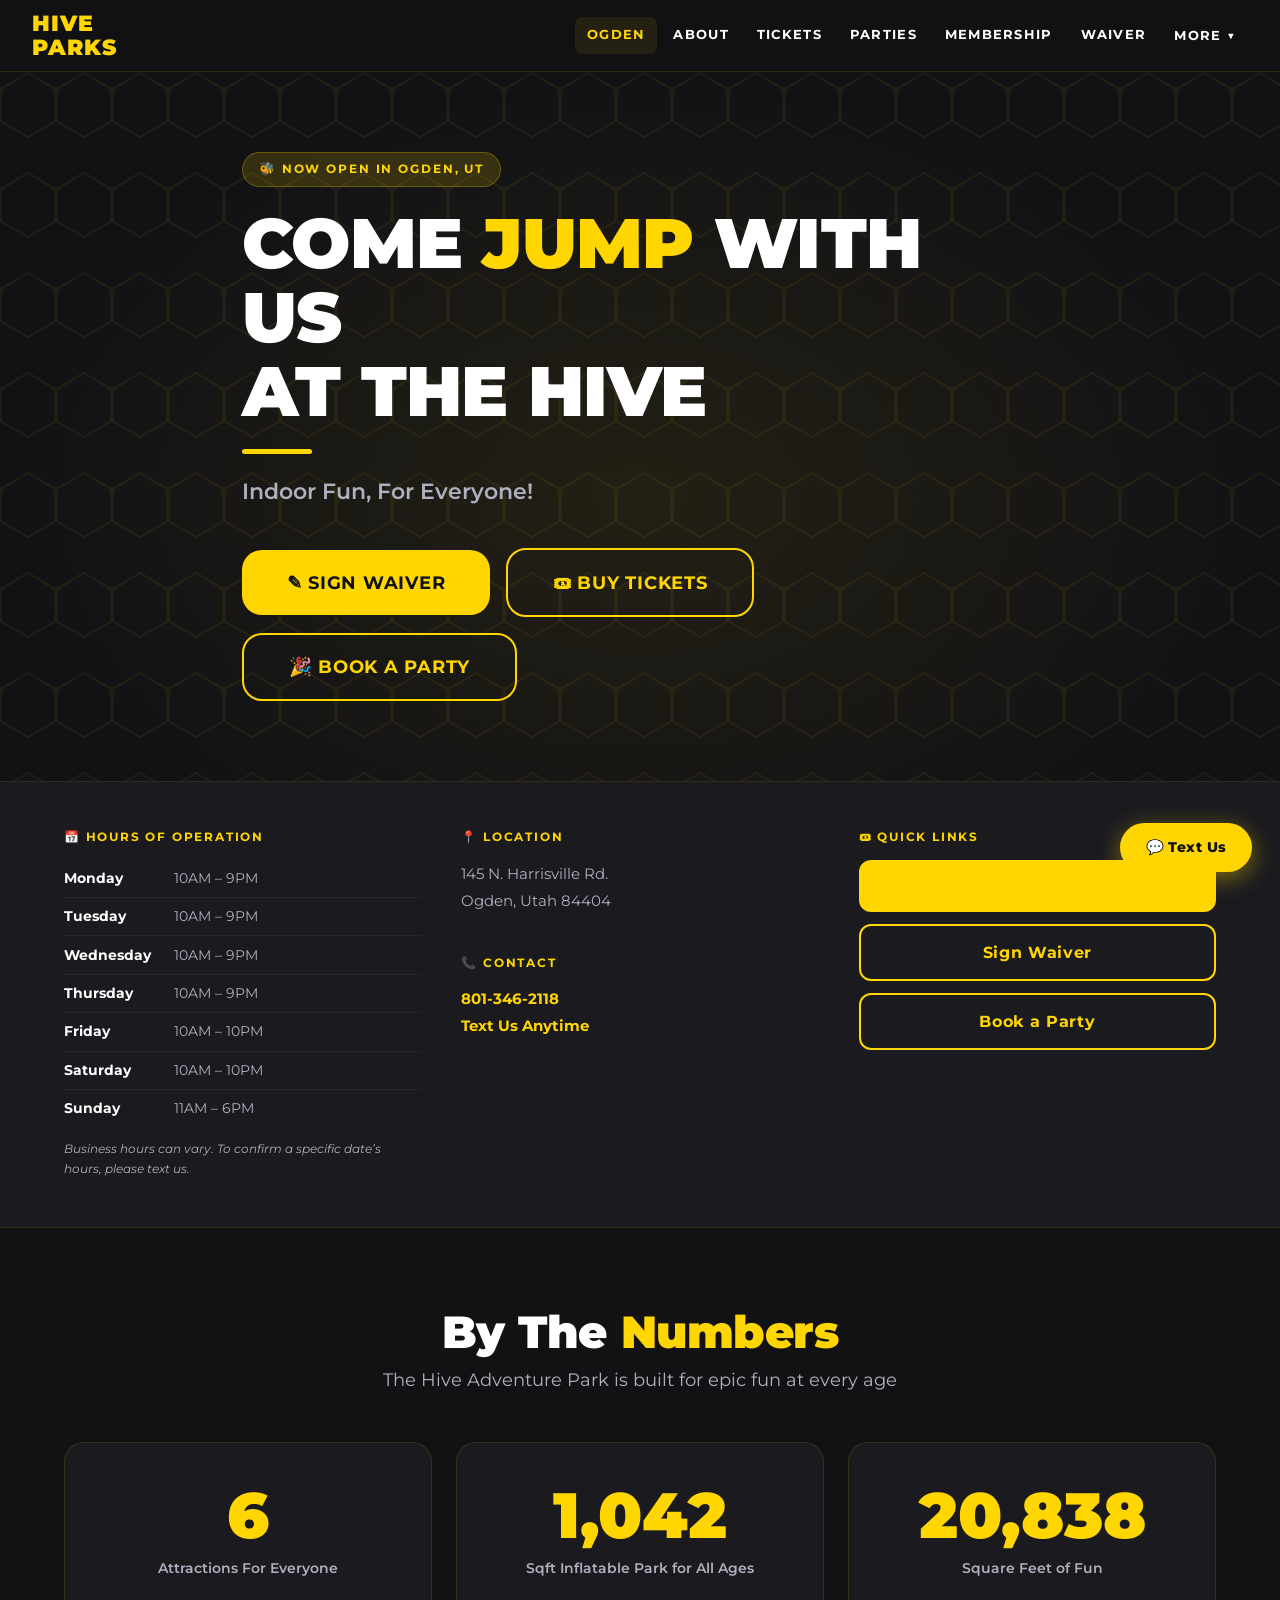
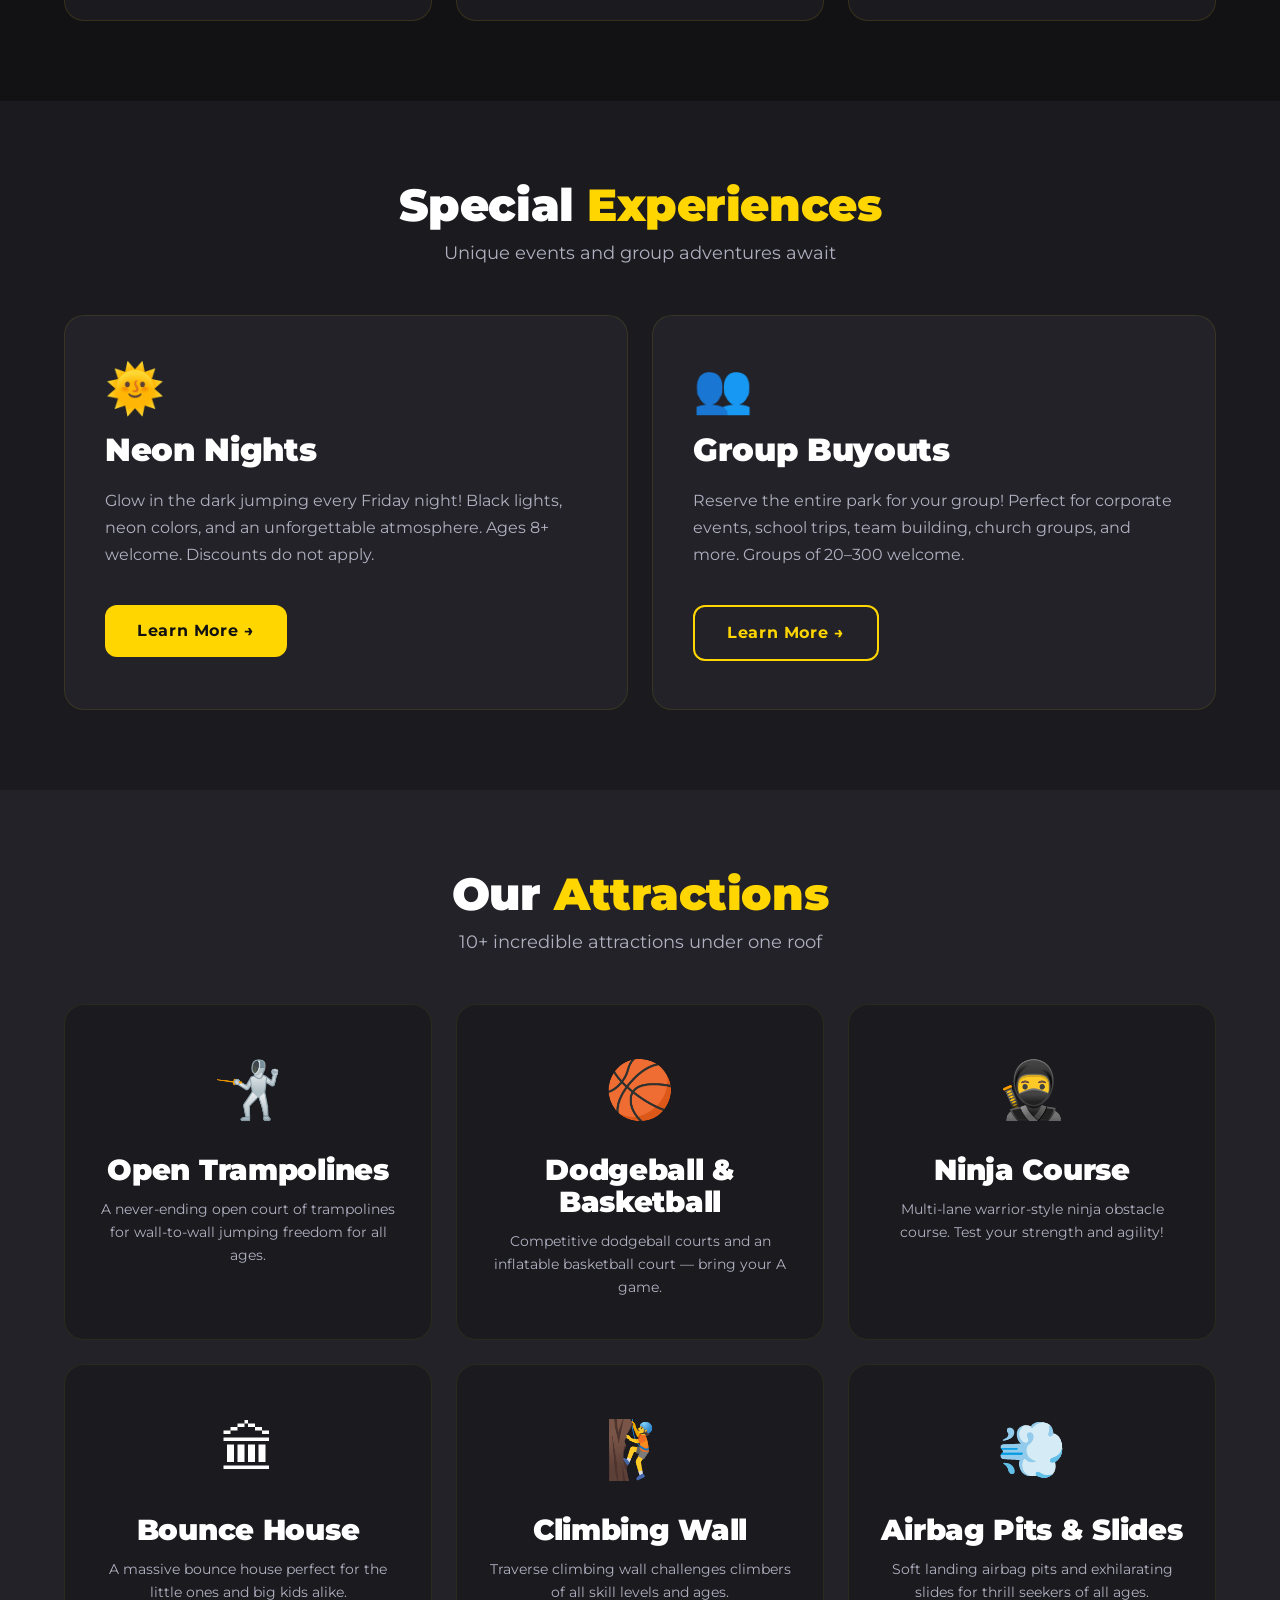
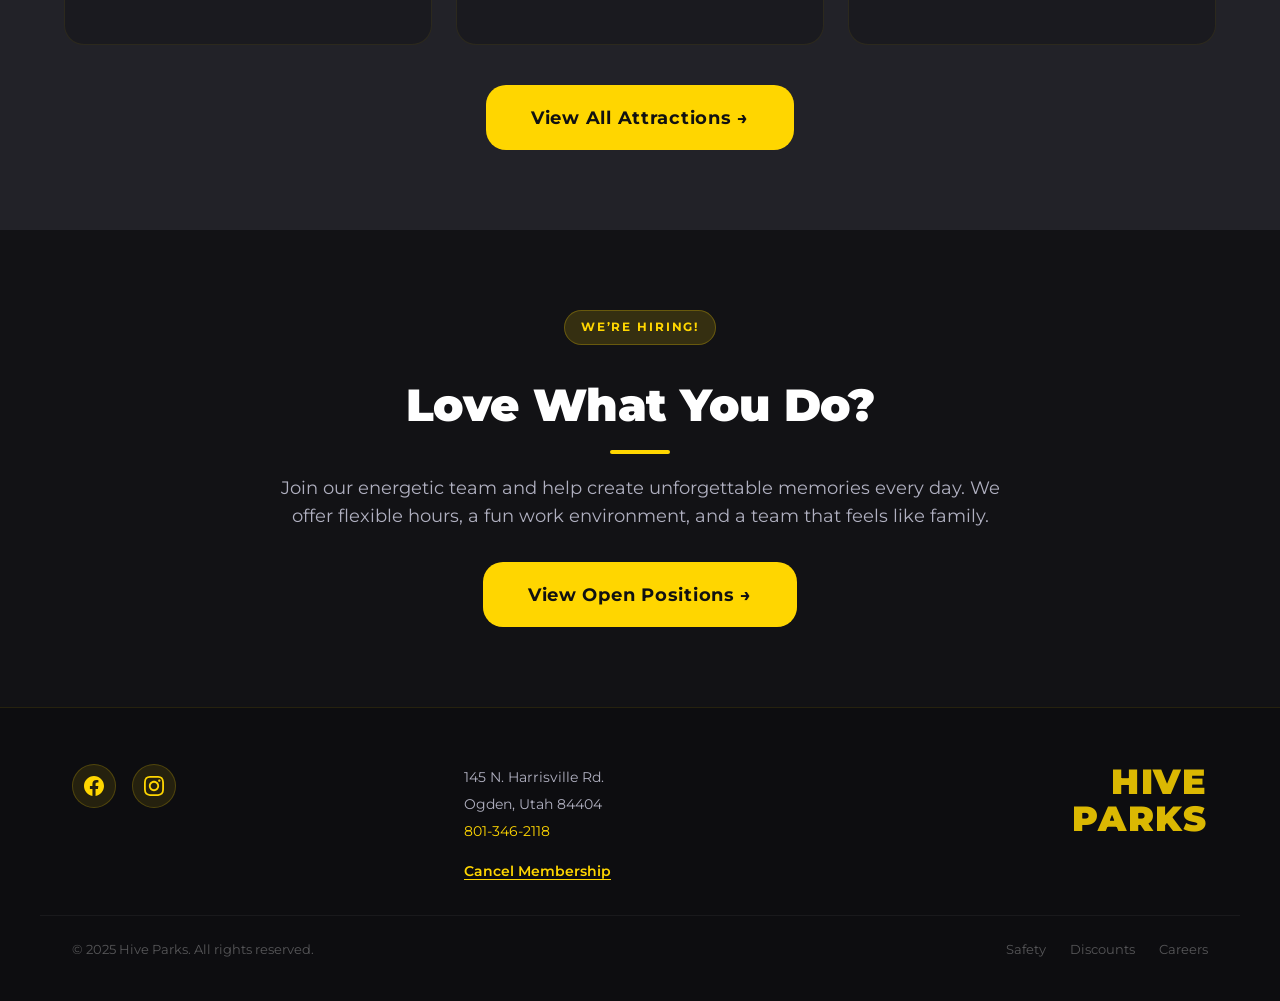
==== commit fbdb8a55: "Fix CSS typo and add SRI integrity to jQuery CDN - Fix 'linear-height' typo → 'linear-gradient' in m" ====
--- a/hiveparks/index.html
+++ b/hiveparks/index.html
@@ -1,281 +1,241 @@
-<!DOCTYPE html><html lang="en-US" class=""><head>
-<meta charset="UTF-8">
-<script async="" src="js/gtm.js"></script><script async="" src="js/fbevents.js"></script><script>
-var gform;gform||(document.addEventListener("gform_main_scripts_loaded",function(){gform.scriptsLoaded=!0}),document.addEventListener("gform/theme/scripts_loaded",function(){gform.themeScriptsLoaded=!0}),window.addEventListener("DOMContentLoaded",function(){gform.domLoaded=!0}),gform={domLoaded:!1,scriptsLoaded:!1,themeScriptsLoaded:!1,isFormEditor:()=>"function"==typeof InitializeEditor,callIfLoaded:function(o){return!(!gform.domLoaded||!gform.scriptsLoaded||!gform.themeScriptsLoaded&&!gform.isFormEditor()||(gform.isFormEditor()&&console.warn("The use of gform.initializeOnLoaded() is deprecated in the form editor context and will be removed in Gravity Forms 3.1."),o(),0))},initializeOnLoaded:function(o){gform.callIfLoaded(o)||(document.addEventListener("gform_main_scripts_loaded",()=>{gform.scriptsLoaded=!0,gform.callIfLoaded(o)}),document.addEventListener("gform/theme/scripts_loaded",()=>{gform.themeScriptsLoaded=!0,gform.callIfLoaded(o)}),window.addEventListener("DOMContentLoaded",()=>{gform.domLoaded=!0,gform.callIfLoaded(o)}))},hooks:{action:{},filter:{}},addAction:function(o,r,e,t){gform.addHook("action",o,r,e,t)},addFilter:function(o,r,e,t){gform.addHook("filter",o,r,e,t)},doAction:function(o){gform.doHook("action",o,arguments)},applyFilters:function(o){return gform.doHook("filter",o,arguments)},removeAction:function(o,r){gform.removeHook("action",o,r)},removeFilter:function(o,r,e){gform.removeHook("filter",o,r,e)},addHook:function(o,r,e,t,n){null==gform.hooks[o][r]&&(gform.hooks[o][r]=[]);var d=gform.hooks[o][r];null==n&&(n=r+"_"+d.length),gform.hooks[o][r].push({tag:n,callable:e,priority:t=null==t?10:t})},doHook:function(r,o,e){var t;if(e=Array.prototype.slice.call(e,1),null!=gform.hooks[r][o]&&((o=gform.hooks[r][o]).sort(function(o,r){return o.priority-r.priority}),o.forEach(function(o){"function"!=typeof(t=o.callable)&&(t=window[t]),"action"==r?t.apply(null,e):e[0]=t.apply(null,e)})),"filter"==r)return e[0]},removeHook:function(o,r,t,n){var e;null!=gform.hooks[o][r]&&(e=(e=gform.hooks[o][r]).filter(function(o,r,e){return!!(null!=n&&n!=o.tag||null!=t&&t!=o.priority)}),gform.hooks[o][r]=e)}});
-</script>
-
-<meta name="viewport" content="width=device-width, initial-scale=1.0">
-<meta http-equiv="X-UA-Compatible" content="IE=edge">
-<link rel="profile" href="https://gmpg.org/xfn/11">
-<meta name="robots" content="index, follow, max-image-preview:large, max-snippet:-1, max-video-preview:-1">
-
-	<!-- This site is optimized with the Yoast SEO plugin v27.3 - https://yoast.com/product/yoast-seo-wordpress/ -->
-	<title>Home - Hive Parks</title>
-	<meta name="description" content="Brand new indoor trampoline park in Spanish Fork, Utah. Over 15 attractions, including a giant inflatable section for young children.">
-	<link rel="canonical" href="https://www.hiveparks.com/">
-	<meta property="og:locale" content="en_US">
-	<meta property="og:type" content="website">
-	<meta property="og:title" content="Home - Hive Parks">
-	<meta property="og:description" content="Brand new indoor trampoline park in Spanish Fork, Utah. Over 15 attractions, including a giant inflatable section for young children.">
-	<meta property="og:url" content="https://www.hiveparks.com/">
-	<meta property="og:site_name" content="Hive Parks">
-	<meta property="article:modified_time" content="2026-04-14T11:30:59+00:00">
-	<meta property="og:image" content="images/HIVE-PARKS-3-scaled.png">
-	<meta name="twitter:card" content="summary_large_image">
-	<script type="application/ld+json" class="yoast-schema-graph">{"@context":"https:\/\/schema.org","@graph":[{"@type":"WebPage","@id":"https:\/\/www.hiveparks.com\/","url":"https:\/\/www.hiveparks.com\/","name":"Home - Hive Parks","isPartOf":{"@id":"https:\/\/www.hiveparks.com\/#website"},"primaryImageOfPage":{"@id":"https:\/\/www.hiveparks.com\/#primaryimage"},"image":{"@id":"https:\/\/www.hiveparks.com\/#primaryimage"},"thumbnailUrl":"https:\/\/www.hiveparks.com\/wp-content\/uploads\/2021\/08\/HIVE-PARKS-3-scaled.png","datePublished":"2021-10-14T16:22:26+00:00","dateModified":"2026-04-14T11:30:59+00:00","description":"Brand new indoor trampoline park in Spanish Fork, Utah. Over 15 attractions, including a giant inflatable section for young children.","breadcrumb":{"@id":"https:\/\/www.hiveparks.com\/#breadcrumb"},"inLanguage":"en-US","potentialAction":[{"@type":"ReadAction","target":["https:\/\/www.hiveparks.com\/"]}]},{"@type":"ImageObject","inLanguage":"en-US","@id":"https:\/\/www.hiveparks.com\/#primaryimage","url":"https:\/\/www.hiveparks.com\/wp-content\/uploads\/2021\/08\/HIVE-PARKS-3-scaled.png","contentUrl":"https:\/\/www.hiveparks.com\/wp-content\/uploads\/2021\/08\/HIVE-PARKS-3-scaled.png","width":2560,"height":1488},{"@type":"BreadcrumbList","@id":"https:\/\/www.hiveparks.com\/#breadcrumb","itemListElement":[{"@type":"ListItem","position":1,"name":"Home"}]},{"@type":"WebSite","@id":"https:\/\/www.hiveparks.com\/#website","url":"https:\/\/www.hiveparks.com\/","name":"Hive Parks","description":"Family Entertainment Center and Trampoline Park in Spanish Fork, Utah.","potentialAction":[{"@type":"SearchAction","target":{"@type":"EntryPoint","urlTemplate":"https:\/\/www.hiveparks.com\/?s={search_term_string}"},"query-input":{"@type":"PropertyValueSpecification","valueRequired":true,"valueName":"search_term_string"}}],"inLanguage":"en-US"}]}</script>
-	<!-- / Yoast SEO plugin. -->
-
-
-<link rel="dns-prefetch" href="//fonts.googleapis.com">
-<link href="https://fonts.gstatic.com" crossorigin="" rel="preconnect">
-<link rel="alternate" type="application/rss+xml" title="Hive Parks » Feed" href="https://www.hiveparks.com/feed/">
-<link rel="alternate" type="application/rss+xml" title="Hive Parks » Comments Feed" href="https://www.hiveparks.com/comments/feed/">
-<link rel="alternate" title="oEmbed (JSON)" type="application/json+oembed" href="https://www.hiveparks.com/wp-json/oembed/1.0/embed?url=https%3A%2F%2Fwww.hiveparks.com%2F">
-<link rel="alternate" title="oEmbed (XML)" type="text/xml+oembed" href="https://www.hiveparks.com/wp-json/oembed/1.0/embed?url=https%3A%2F%2Fwww.hiveparks.com%2F&format=xml">
-		<style>
-			.lazyload,
-			.lazyloading {
-				max-width: 100%;
-			}
-		</style>
-		<style id="wp-img-auto-sizes-contain-inline-css">
-img:is([sizes=auto i],[sizes^="auto," i]){contain-intrinsic-size:3000px 1500px}
-/*# sourceURL=wp-img-auto-sizes-contain-inline-css */
-</style>
-<style id="wp-emoji-styles-inline-css">
-
-	img.wp-smiley, img.emoji {
-		display: inline !important;
-		border: none !important;
-		box-shadow: none !important;
-		height: 1em !important;
-		width: 1em !important;
-		margin: 0 0.07em !important;
-		vertical-align: -0.1em !important;
-		background: none !important;
-		padding: 0 !important;
-	}
-/*# sourceURL=wp-emoji-styles-inline-css */
-</style>
-<style id="wp-block-library-inline-css">
-:root{--wp-block-synced-color:#7a00df;--wp-block-synced-color--rgb:122,0,223;--wp-bound-block-color:var(--wp-block-synced-color);--wp-editor-canvas-background:#ddd;--wp-admin-theme-color:#007cba;--wp-admin-theme-color--rgb:0,124,186;--wp-admin-theme-color-darker-10:#006ba1;--wp-admin-theme-color-darker-10--rgb:0,107,160.5;--wp-admin-theme-color-darker-20:#005a87;--wp-admin-theme-color-darker-20--rgb:0,90,135;--wp-admin-border-width-focus:2px}@media (min-resolution:192dpi){:root{--wp-admin-border-width-focus:1.5px}}.wp-element-button{cursor:pointer}:root .has-very-light-gray-background-color{background-color:#eee}:root .has-very-dark-gray-background-color{background-color:#313131}:root .has-very-light-gray-color{color:#eee}:root .has-very-dark-gray-color{color:#313131}:root .has-vivid-green-cyan-to-vivid-cyan-blue-gradient-background{background:linear-gradient(135deg,#00d084,#0693e3)}:root .has-purple-crush-gradient-background{background:linear-gradient(135deg,#34e2e4,#4721fb 50%,#ab1dfe)}:root .has-hazy-dawn-gradient-background{background:linear-gradient(135deg,#faaca8,#dad0ec)}:root .has-subdued-olive-gradient-background{background:linear-gradient(135deg,#fafae1,#67a671)}:root .has-atomic-cream-gradient-background{background:linear-gradient(135deg,#fdd79a,#004a59)}:root .has-nightshade-gradient-background{background:linear-gradient(135deg,#330968,#31cdcf)}:root .has-midnight-gradient-background{background:linear-gradient(135deg,#020381,#2874fc)}:root{--wp--preset--font-size--normal:16px;--wp--preset--font-size--huge:42px}.has-regular-font-size{font-size:1em}.has-larger-font-size{font-size:2.625em}.has-normal-font-size{font-size:var(--wp--preset--font-size--normal)}.has-huge-font-size{font-size:var(--wp--preset--font-size--huge)}.has-text-align-center{text-align:center}.has-text-align-left{text-align:left}.has-text-align-right{text-align:right}.has-fit-text{white-space:nowrap!important}#end-resizable-editor-section{display:none}.aligncenter{clear:both}.items-justified-left{justify-content:flex-start}.items-justified-center{justify-content:center}.items-justified-right{justify-content:flex-end}.items-justified-space-between{justify-content:space-between}.screen-reader-text{border:0;clip-path:inset(50%);height:1px;margin:-1px;overflow:hidden;padding:0;position:absolute;width:1px;word-wrap:normal!important}.screen-reader-text:focus{background-color:#ddd;clip-path:none;color:#444;display:block;font-size:1em;height:auto;left:5px;line-height:normal;padding:15px 23px 14px;text-decoration:none;top:5px;width:auto;z-index:100000}html :where(.has-border-color){border-style:solid}html :where([style*=border-top-color]){border-top-style:solid}html :where([style*=border-right-color]){border-right-style:solid}html :where([style*=border-bottom-color]){border-bottom-style:solid}html :where([style*=border-left-color]){border-left-style:solid}html :where([style*=border-width]){border-style:solid}html :where([style*=border-top-width]){border-top-style:solid}html :where([style*=border-right-width]){border-right-style:solid}html :where([style*=border-bottom-width]){border-bottom-style:solid}html :where([style*=border-left-width]){border-left-style:solid}html :where(img[class*=wp-image-]){height:auto;max-width:100%}:where(figure){margin:0 0 1em}html :where(.is-position-sticky){--wp-admin--admin-bar--position-offset:var(--wp-admin--admin-bar--height,0px)}@media screen and (max-width:600px){html :where(.is-position-sticky){--wp-admin--admin-bar--position-offset:0px}}
-
-/*# sourceURL=wp-block-library-inline-css */
-</style>
-<style id="classic-theme-styles-inline-css">
-/*! This file is auto-generated */
-.wp-block-button__link{color:#fff;background-color:#32373c;border-radius:9999px;box-shadow:none;text-decoration:none;padding:calc(.667em + 2px) calc(1.333em + 2px);font-size:1.125em}.wp-block-file__button{background:#32373c;color:#fff;text-decoration:none}
-/*# sourceURL=/wp-includes/css/classic-themes.min.css */
-</style>
-<style id="global-styles-inline-css">
-:root{--wp--preset--aspect-ratio--square: 1;--wp--preset--aspect-ratio--4-3: 4/3;--wp--preset--aspect-ratio--3-4: 3/4;--wp--preset--aspect-ratio--3-2: 3/2;--wp--preset--aspect-ratio--2-3: 2/3;--wp--preset--aspect-ratio--16-9: 16/9;--wp--preset--aspect-ratio--9-16: 9/16;--wp--preset--color--black: #000000;--wp--preset--color--cyan-bluish-gray: #abb8c3;--wp--preset--color--white: #ffffff;--wp--preset--color--pale-pink: #f78da7;--wp--preset--color--vivid-red: #cf2e2e;--wp--preset--color--luminous-vivid-orange: #ff6900;--wp--preset--color--luminous-vivid-amber: #fcb900;--wp--preset--color--light-green-cyan: #7bdcb5;--wp--preset--color--vivid-green-cyan: #00d084;--wp--preset--color--pale-cyan-blue: #8ed1fc;--wp--preset--color--vivid-cyan-blue: #0693e3;--wp--preset--color--vivid-purple: #9b51e0;--wp--preset--color--fl-heading-text: #333333;--wp--preset--color--fl-body-bg: #f2f2f2;--wp--preset--color--fl-body-text: #808080;--wp--preset--color--fl-accent: #428bca;--wp--preset--color--fl-accent-hover: #428bca;--wp--preset--color--fl-topbar-bg: #ffffff;--wp--preset--color--fl-topbar-text: #808080;--wp--preset--color--fl-topbar-link: #428bca;--wp--preset--color--fl-topbar-hover: #428bca;--wp--preset--color--fl-header-bg: #ffffff;--wp--preset--color--fl-header-text: #808080;--wp--preset--color--fl-header-link: #808080;--wp--preset--color--fl-header-hover: #428bca;--wp--preset--color--fl-nav-bg: #ffffff;--wp--preset--color--fl-nav-link: #808080;--wp--preset--color--fl-nav-hover: #428bca;--wp--preset--color--fl-content-bg: #ffffff;--wp--preset--color--fl-footer-widgets-bg: #ffffff;--wp--preset--color--fl-footer-widgets-text: #808080;--wp--preset--color--fl-footer-widgets-link: #428bca;--wp--preset--color--fl-footer-widgets-hover: #428bca;--wp--preset--color--fl-footer-bg: #ffffff;--wp--preset--color--fl-footer-text: #808080;--wp--preset--color--fl-footer-link: #428bca;--wp--preset--color--fl-footer-hover: #428bca;--wp--preset--gradient--vivid-cyan-blue-to-vivid-purple: linear-gradient(135deg,rgb(6,147,227) 0%,rgb(155,81,224) 100%);--wp--preset--gradient--light-green-cyan-to-vivid-green-cyan: linear-gradient(135deg,rgb(122,220,180) 0%,rgb(0,208,130) 100%);--wp--preset--gradient--luminous-vivid-amber-to-luminous-vivid-orange: linear-gradient(135deg,rgb(252,185,0) 0%,rgb(255,105,0) 100%);--wp--preset--gradient--luminous-vivid-orange-to-vivid-red: linear-gradient(135deg,rgb(255,105,0) 0%,rgb(207,46,46) 100%);--wp--preset--gradient--very-light-gray-to-cyan-bluish-gray: linear-gradient(135deg,rgb(238,238,238) 0%,rgb(169,184,195) 100%);--wp--preset--gradient--cool-to-warm-spectrum: linear-gradient(135deg,rgb(74,234,220) 0%,rgb(151,120,209) 20%,rgb(207,42,186) 40%,rgb(238,44,130) 60%,rgb(251,105,98) 80%,rgb(254,248,76) 100%);--wp--preset--gradient--blush-light-purple: linear-gradient(135deg,rgb(255,206,236) 0%,rgb(152,150,240) 100%);--wp--preset--gradient--blush-bordeaux: linear-gradient(135deg,rgb(254,205,165) 0%,rgb(254,45,45) 50%,rgb(107,0,62) 100%);--wp--preset--gradient--luminous-dusk: linear-gradient(135deg,rgb(255,203,112) 0%,rgb(199,81,192) 50%,rgb(65,88,208) 100%);--wp--preset--gradient--pale-ocean: linear-gradient(135deg,rgb(255,245,203) 0%,rgb(182,227,212) 50%,rgb(51,167,181) 100%);--wp--preset--gradient--electric-grass: linear-gradient(135deg,rgb(202,248,128) 0%,rgb(113,206,126) 100%);--wp--preset--gradient--midnight: linear-gradient(135deg,rgb(2,3,129) 0%,rgb(40,116,252) 100%);--wp--preset--font-size--small: 13px;--wp--preset--font-size--medium: 20px;--wp--preset--font-size--large: 36px;--wp--preset--font-size--x-large: 42px;--wp--preset--spacing--20: 0.44rem;--wp--preset--spacing--30: 0.67rem;--wp--preset--spacing--40: 1rem;--wp--preset--spacing--50: 1.5rem;--wp--preset--spacing--60: 2.25rem;--wp--preset--spacing--70: 3.38rem;--wp--preset--spacing--80: 5.06rem;--wp--preset--shadow--natural: 6px 6px 9px rgba(0, 0, 0, 0.2);--wp--preset--shadow--deep: 12px 12px 50px rgba(0, 0, 0, 0.4);--wp--preset--shadow--sharp: 6px 6px 0px rgba(0, 0, 0, 0.2);--wp--preset--shadow--outlined: 6px 6px 0px -3px rgb(255, 255, 255), 6px 6px rgb(0, 0, 0);--wp--preset--shadow--crisp: 6px 6px 0px rgb(0, 0, 0);}:where(.is-layout-flex){gap: 0.5em;}:where(.is-layout-grid){gap: 0.5em;}body .is-layout-flex{display: flex;}.is-layout-flex{flex-wrap: wrap;align-items: center;}.is-layout-flex > :is(*, div){margin: 0;}body .is-layout-grid{display: grid;}.is-layout-grid > :is(*, div){margin: 0;}:where(.wp-block-columns.is-layout-flex){gap: 2em;}:where(.wp-block-columns.is-layout-grid){gap: 2em;}:where(.wp-block-post-template.is-layout-flex){gap: 1.25em;}:where(.wp-block-post-template.is-layout-grid){gap: 1.25em;}.has-black-color{color: var(--wp--preset--color--black) !important;}.has-cyan-bluish-gray-color{color: var(--wp--preset--color--cyan-bluish-gray) !important;}.has-white-color{color: var(--wp--preset--color--white) !important;}.has-pale-pink-color{color: var(--wp--preset--color--pale-pink) !important;}.has-vivid-red-color{color: var(--wp--preset--color--vivid-red) !important;}.has-luminous-vivid-orange-color{color: var(--wp--preset--color--luminous-vivid-orange) !important;}.has-luminous-vivid-amber-color{color: var(--wp--preset--color--luminous-vivid-amber) !important;}.has-light-green-cyan-color{color: var(--wp--preset--color--light-green-cyan) !important;}.has-vivid-green-cyan-color{color: var(--wp--preset--color--vivid-green-cyan) !important;}.has-pale-cyan-blue-color{color: var(--wp--preset--color--pale-cyan-blue) !important;}.has-vivid-cyan-blue-color{color: var(--wp--preset--color--vivid-cyan-blue) !important;}.has-vivid-purple-color{color: var(--wp--preset--color--vivid-purple) !important;}.has-black-background-color{background-color: var(--wp--preset--color--black) !important;}.has-cyan-bluish-gray-background-color{background-color: var(--wp--preset--color--cyan-bluish-gray) !important;}.has-white-background-color{background-color: var(--wp--preset--color--white) !important;}.has-pale-pink-background-color{background-color: var(--wp--preset--color--pale-pink) !important;}.has-vivid-red-background-color{background-color: var(--wp--preset--color--vivid-red) !important;}.has-luminous-vivid-orange-background-color{background-color: var(--wp--preset--color--luminous-vivid-orange) !important;}.has-luminous-vivid-amber-background-color{background-color: var(--wp--preset--color--luminous-vivid-amber) !important;}.has-light-green-cyan-background-color{background-color: var(--wp--preset--color--light-green-cyan) !important;}.has-vivid-green-cyan-background-color{background-color: var(--wp--preset--color--vivid-green-cyan) !important;}.has-pale-cyan-blue-background-color{background-color: var(--wp--preset--color--pale-cyan-blue) !important;}.has-vivid-cyan-blue-background-color{background-color: var(--wp--preset--color--vivid-cyan-blue) !important;}.has-vivid-purple-background-color{background-color: var(--wp--preset--color--vivid-purple) !important;}.has-black-border-color{border-color: var(--wp--preset--color--black) !important;}.has-cyan-bluish-gray-border-color{border-color: var(--wp--preset--color--cyan-bluish-gray) !important;}.has-white-border-color{border-color: var(--wp--preset--color--white) !important;}.has-pale-pink-border-color{border-color: var(--wp--preset--color--pale-pink) !important;}.has-vivid-red-border-color{border-color: var(--wp--preset--color--vivid-red) !important;}.has-luminous-vivid-orange-border-color{border-color: var(--wp--preset--color--luminous-vivid-orange) !important;}.has-luminous-vivid-amber-border-color{border-color: var(--wp--preset--color--luminous-vivid-amber) !important;}.has-light-green-cyan-border-color{border-color: var(--wp--preset--color--light-green-cyan) !important;}.has-vivid-green-cyan-border-color{border-color: var(--wp--preset--color--vivid-green-cyan) !important;}.has-pale-cyan-blue-border-color{border-color: var(--wp--preset--color--pale-cyan-blue) !important;}.has-vivid-cyan-blue-border-color{border-color: var(--wp--preset--color--vivid-cyan-blue) !important;}.has-vivid-purple-border-color{border-color: var(--wp--preset--color--vivid-purple) !important;}.has-vivid-cyan-blue-to-vivid-purple-gradient-background{background: var(--wp--preset--gradient--vivid-cyan-blue-to-vivid-purple) !important;}.has-light-green-cyan-to-vivid-green-cyan-gradient-background{background: var(--wp--preset--gradient--light-green-cyan-to-vivid-green-cyan) !important;}.has-luminous-vivid-amber-to-luminous-vivid-orange-gradient-background{background: var(--wp--preset--gradient--luminous-vivid-amber-to-luminous-vivid-orange) !important;}.has-luminous-vivid-orange-to-vivid-red-gradient-background{background: var(--wp--preset--gradient--luminous-vivid-orange-to-vivid-red) !important;}.has-very-light-gray-to-cyan-bluish-gray-gradient-background{background: var(--wp--preset--gradient--very-light-gray-to-cyan-bluish-gray) !important;}.has-cool-to-warm-spectrum-gradient-background{background: var(--wp--preset--gradient--cool-to-warm-spectrum) !important;}.has-blush-light-purple-gradient-background{background: var(--wp--preset--gradient--blush-light-purple) !important;}.has-blush-bordeaux-gradient-background{background: var(--wp--preset--gradient--blush-bordeaux) !important;}.has-luminous-dusk-gradient-background{background: var(--wp--preset--gradient--luminous-dusk) !important;}.has-pale-ocean-gradient-background{background: var(--wp--preset--gradient--pale-ocean) !important;}.has-electric-grass-gradient-background{background: var(--wp--preset--gradient--electric-grass) !important;}.has-midnight-gradient-background{background: var(--wp--preset--gradient--midnight) !important;}.has-small-font-size{font-size: var(--wp--preset--font-size--small) !important;}.has-medium-font-size{font-size: var(--wp--preset--font-size--medium) !important;}.has-large-font-size{font-size: var(--wp--preset--font-size--large) !important;}.has-x-large-font-size{font-size: var(--wp--preset--font-size--x-large) !important;}
-/*# sourceURL=global-styles-inline-css */
-</style>
-
-<link rel="stylesheet" id="fl-builder-layout-26575-css" href="css/26575-layout.css" media="all">
-<link rel="stylesheet" id="wpmu-wpmu-ui-3-min-css-css" href="css/wpmu-ui.3.min.css" media="all">
-<link rel="stylesheet" id="wpmu-animate-3-min-css-css" href="css/animate.3.min.css" media="all">
-<link rel="stylesheet" id="jquery-magnificpopup-css" href="css/jquery.magnificpopup.min.css" media="all">
-<link rel="stylesheet" id="base-css" href="css/base.min.css" media="all">
-<link rel="stylesheet" id="fl-automator-skin-css" href="css/skin-69d79dddb3a38.css" media="all">
-<link rel="stylesheet" id="fl-child-theme-css" href="css/style.css" media="all">
-<link rel="stylesheet" id="pp-animate-css" href="css/animate.min.css" media="all">
-<link rel="stylesheet" id="fl-builder-google-fonts-1d3f49b686e3899d0767ea5da724a182-css" href="//fonts.googleapis.com/css?family=Khula%3A300%2C700&ver=6.9.4" media="all">
-<script src="js/jquery.min.js" id="jquery-core-js"></script>
-<script src="js/jquery-migrate.min.js" id="jquery-migrate-js"></script>
-<link rel="https://api.w.org/" href="https://www.hiveparks.com/wp-json/"><link rel="alternate" title="JSON" type="application/json" href="https://www.hiveparks.com/wp-json/wp/v2/pages/26575"><link rel="EditURI" type="application/rsd+xml" title="RSD" href="https://www.hiveparks.com/xmlrpc.php?rsd">
-<link rel="shortlink" href="https://www.hiveparks.com/">
-		<script>
-			var bb_powerpack = {
-				version: '2.40.8',
-				getAjaxUrl: function() { return atob( 'aHR0cHM6Ly93d3cuaGl2ZXBhcmtzLmNvbS93cC1hZG1pbi9hZG1pbi1hamF4LnBocA==' ); },
-				callback: function() {},
-				mapMarkerData: {},
-				post_id: '26575',
-				search_term: '',
-				current_page: 'https://www.hiveparks.com/',
-				conditionals: {
-					is_front_page: true,
-					is_home: false,
-					is_archive: false,
-					current_post_type: '',
-					is_tax: false,
-										is_author: false,
-					current_author: false,
-					is_search: false,
-									}
-			};
-		</script>
-				<script>
-			document.documentElement.className = document.documentElement.className.replace('no-js', 'js');
-		</script>
-		<style>.recentcomments a{display:inline !important;padding:0 !important;margin:0 !important;}</style><link rel="icon" href="images/cropped-Hive-Bee-5-521-32x32.png" sizes="32x32">
-<link rel="icon" href="images/cropped-Hive-Bee-5-521-192x192.png" sizes="192x192">
-<link rel="apple-touch-icon" href="images/cropped-Hive-Bee-5-521-180x180.png">
-<meta name="msapplication-TileImage" content="https://www.hiveparks.com/wp-content/uploads/2021/05/cropped-Hive-Bee-5-521-270x270.png">
-		<style id="wp-custom-css">
-			.flexcol {
-	margin-top:auto
-}		</style>
-		<!-- Global site tag (gtag.js) - Google Analytics -->
-<script async="" src="https://www.googletagmanager.com/gtag/js?id=UA-204512586-2"></script>
-<script>
-  window.dataLayer = window.dataLayer || [];
-  function gtag(){dataLayer.push(arguments);}
-  gtag('js', new Date());
-
-  gtag('config', 'UA-204512586-2');
-</script>
-
-<!-- Facebook Pixel Code -->
-<script>
-!function(f,b,e,v,n,t,s)
-{if(f.fbq)return;n=f.fbq=function(){n.callMethod?
-n.callMethod.apply(n,arguments):n.queue.push(arguments)};
-if(!f._fbq)f._fbq=n;n.push=n;n.loaded=!0;n.version='2.0';
-n.queue=[];t=b.createElement(e);t.async=!0;
-t.src=v;s=b.getElementsByTagName(e)[0];
-s.parentNode.insertBefore(t,s)}(window, document,'script',
-'https://connect.facebook.net/en_US/fbevents.js');
-fbq('init', '1531755613863917');
-fbq('track', 'PageView');
-</script>
-<noscript><img height="1" width="1" style="display:none"
-src="https://www.facebook.com/tr?id=1531755613863917&ev=PageView&noscript=1"
-/></noscript>
-<!-- End Facebook Pixel Code -->
-<meta name="facebook-domain-verification" content="ci4ceax36mrwa2fwd2gl30gt8pvchv">
-
-<script async="" defer="" src="js/lo.js"></script>
-
-<!-- Google Tag Manager -->
-<script>(function(w,d,s,l,i){w[l]=w[l]||[];w[l].push({'gtm.start':
-new Date().getTime(),event:'gtm.js'});var f=d.getElementsByTagName(s)[0],
-j=d.createElement(s),dl=l!='dataLayer'?'&l='+l:'';j.async=true;j.src=
-'https://www.googletagmanager.com/gtm.js?id='+i+dl;f.parentNode.insertBefore(j,f);
-})(window,document,'script','dataLayer','GTM-56T2VKX');</script>
-<!-- End Google Tag Manager -->
-<script src="js/wp-emoji-release.min.js" defer=""></script></head>
-<body class="home wp-singular page-template page-template-tpl-no-header-footer page-template-tpl-no-header-footer-php page page-id-26575 wp-theme-bb-theme wp-child-theme-bb-theme-child fl-builder fl-builder-2-10-1-5 fl-theme-1-7-19-2 fl-no-js fl-framework-base fl-preset-default fl-full-width fl-search-active" itemscope="itemscope" itemtype="https://schema.org/WebPage">
-<!-- Google Tag Manager (noscript) -->
-<noscript><iframe data-src="https://www.googletagmanager.com/ns.html?id=GTM-56T2VKX"
-height="0" width="0" style="display:none;visibility:hidden" src="[data-uri]" class="lazyload" data-load-mode="1"></iframe></noscript>
-<!-- End Google Tag Manager (noscript) -->
-
-
-<script defer="" src="js/widget.js#ORG_TOKEN=f87f8da0-0179-4ef0-852a-9d688b408db5" id="podium-widget" data-organization-api-token="f87f8da0-0179-4ef0-852a-9d688b408db5"></script><a aria-label="Skip to content" class="fl-screen-reader-text" href="#fl-main-content">Skip to content</a><div class="fl-page">
-		<div id="fl-main-content" class="fl-page-content" itemprop="mainContentOfPage" role="main">
-
-		
-<div class="fl-content-full container">
-	<div class="row">
-		<div class="fl-content col-md-12">
-			<article class="fl-post post-26575 page type-page status-publish hentry" id="fl-post-26575" itemscope="itemscope" itemtype="https://schema.org/CreativeWork">
-
-			<div class="fl-post-content clearfix" itemprop="text">
-		<div class="fl-builder-content fl-builder-content-26575 fl-builder-content-primary fl-builder-global-templates-locked" data-post-id="26575"><div class="fl-row fl-row-full-width fl-row-bg-photo fl-node-6xvaf815w0q2 fl-row-full-height fl-row-align-center fl-row-bg-overlay" data-node="6xvaf815w0q2">
-	<div class="fl-row-content-wrap">
-		<div class="uabb-row-separator uabb-top-row-separator">
-</div>
-						<div class="fl-row-content fl-row-fixed-width fl-node-content">
-		
-<div class="fl-col-group fl-node-2g9c4xrkwpvf fl-col-group-equal-height fl-col-group-align-center" data-node="2g9c4xrkwpvf">
-			<div class="fl-col fl-node-sdtgxze0yalj fl-col-bg-color fl-col-small" data-node="sdtgxze0yalj">
-	<div class="fl-col-content fl-node-content"><div role="figure" class="fl-module fl-module-photo fl-photo fl-photo-align-center fl-node-y3dzj1m6pqht" data-node="y3dzj1m6pqht" itemscope="" itemtype="https://schema.org/ImageObject">
-	<div class="fl-photo-content fl-photo-img-png">
-				<img decoding="async" class="fl-photo-img wp-image-26793 size-full lazyload" data-src="https://www.hiveparks.com/wp-content/uploads/2021/08/HIVE-PARKS-3-scaled.png" alt="HIVE PARKS 3" height="1488" width="2560" title="HIVE PARKS 3" itemprop="image" data-srcset="https://www.hiveparks.com/wp-content/uploads/2021/08/HIVE-PARKS-3-scaled.png 2560w, https://www.hiveparks.com/wp-content/uploads/2021/08/HIVE-PARKS-3-300x174.png 300w, https://www.hiveparks.com/wp-content/uploads/2021/08/HIVE-PARKS-3-1024x595.png 1024w, https://www.hiveparks.com/wp-content/uploads/2021/08/HIVE-PARKS-3-768x446.png 768w, https://www.hiveparks.com/wp-content/uploads/2021/08/HIVE-PARKS-3-1536x893.png 1536w, https://www.hiveparks.com/wp-content/uploads/2021/08/HIVE-PARKS-3-2048x1191.png 2048w" data-sizes="auto, (max-width: 2560px) 100vw, 2560px" src="[data-uri]" style="--smush-placeholder-width: 2560px; --smush-placeholder-aspect-ratio: 2560/1488;">
-					</div>
-	</div>
-<h2 class="fl-module fl-module-heading fl-heading fl-heading-text fl-node-08hbzvkjyxl1" data-node="08hbzvkjyxl1">
-			Choose your Park	</h2>
-<div class="fl-module fl-module-separator fl-node-r4of9qgkl1bx" data-node="r4of9qgkl1bx">
-	<div class="fl-separator"></div>
-</div>
-<div class="fl-module fl-module-pp-smart-button fl-node-jicrvawnbzfy" data-node="jicrvawnbzfy">
-	<div class="fl-module-content fl-node-content">
-		<div class="pp-button-wrap pp-button-width-full pp-button-has-icon">
-	<a href="/ogden" target="_self" class="pp-button" role="button" aria-label="OGDEN - NOW OPEN">
-						<span class="pp-button-text">OGDEN - NOW OPEN</span>
-					</a>
-</div>
-	</div>
-</div>
-<div class="fl-module fl-module-pp-smart-button fl-node-i1ncgb6xo543" data-node="i1ncgb6xo543">
-	<div class="fl-module-content fl-node-content">
-		<div class="pp-button-wrap pp-button-width-full pp-button-has-icon">
-	<a href="/spanish-fork" target="_self" class="pp-button" role="button" aria-label="SPANISH FORK">
-						<span class="pp-button-text">SPANISH FORK</span>
-					</a>
-</div>
-	</div>
-</div>
-<div class="fl-module fl-module-separator fl-node-0ti8esuv6ozr" data-node="0ti8esuv6ozr">
-	<div class="fl-separator"></div>
-</div>
-<div class="fl-module fl-module-pp-smart-button fl-node-v6x4p30aib29" data-node="v6x4p30aib29">
-	<div class="fl-module-content fl-node-content">
-		<div class="pp-button-wrap pp-button-width-full pp-button-has-icon">
-	<a href="/employment" target="_self" class="pp-button" role="button" aria-label="JOIN THE TEAM">
-						<span class="pp-button-text">JOIN THE TEAM</span>
-					</a>
-</div>
-	</div>
-</div>
-<div class="fl-module fl-module-separator fl-node-e2lh4m5fouc9" data-node="e2lh4m5fouc9">
-	<div class="fl-separator"></div>
-</div>
-</div>
-</div>
-			<div class="fl-col fl-node-1b2sj34d57vz fl-col-bg-color fl-col-small" data-node="1b2sj34d57vz">
-	<div class="fl-col-content fl-node-content"></div>
-</div>
-	</div>
-		</div>
-	</div>
-</div>
-</div><div class="uabb-js-breakpoint" style="display: none;"></div>	</div><!-- .fl-post-content -->
-	
-</article>
-
-<!-- .fl-post -->
-		</div>
-	</div>
-</div>
-
-
-	</div><!-- .fl-page-content -->
-		</div><!-- .fl-page -->
-<script type="speculationrules">
-{"prefetch":[{"source":"document","where":{"and":[{"href_matches":"/*"},{"not":{"href_matches":["/wp-*.php","/wp-admin/*","/wp-content/uploads/*","/wp-content/*","/wp-content/plugins/*","/wp-content/themes/bb-theme-child/*","/wp-content/themes/bb-theme/*","/*\\?(.+)"]}},{"not":{"selector_matches":"a[rel~=\"nofollow\"]"}},{"not":{"selector_matches":".no-prefetch, .no-prefetch a"}}]},"eagerness":"conservative"}]}
-</script>
-<script>window._popup_data = {"ajaxurl":"https:\/\/www.hiveparks.com\/wp-admin\/admin-ajax.php","do":"get_data","ajax_data":{"orig_request_uri":"\/"}};</script><script src="js/26575-layout.js" id="fl-builder-layout-26575-js"></script>
-<script id="smush-lazy-load-js-before">
-var smushLazyLoadOptions = {"autoResizingEnabled":false,"autoResizeOptions":{"precision":5,"skipAutoWidth":true}};
-//# sourceURL=smush-lazy-load-js-before
-</script>
-<script src="js/smush-lazy-load.min.js" id="smush-lazy-load-js"></script>
-<script src="js/wpmu-ui.3.min.js" id="wpmu-wpmu-ui-3-min-js-js"></script>
-<script src="js/public.min.js" id="wpmu-public-min-js-js"></script>
-<script src="js/jquery.ba-throttle-debounce.min.js" id="jquery-throttle-js"></script>
-<script src="js/jquery.magnificpopup.min.js" id="jquery-magnificpopup-js"></script>
-<script id="fl-automator-js-extra">
-var themeopts = {"medium_breakpoint":"992","mobile_breakpoint":"768","lightbox":"enabled","scrollTopPosition":"800"};
-//# sourceURL=fl-automator-js-extra
-</script>
-<script src="js/theme.min.js" id="fl-automator-js"></script>
-<script async="" id="patch_pixel-js-before">
-window.__PATCH_WP = {"nonce":"72d0ccded2","user":null}
-//# sourceURL=patch_pixel-js-before
-</script>
-<script async="" src="js/pixel.js" id="patch_pixel-js"></script>
-<script id="wp-emoji-settings" type="application/json">
-{"baseUrl":"https://s.w.org/images/core/emoji/17.0.2/72x72/","ext":".png","svgUrl":"https://s.w.org/images/core/emoji/17.0.2/svg/","svgExt":".svg","source":{"concatemoji":"https://www.hiveparks.com/wp-includes/js/wp-emoji-release.min.js?ver=6.9.4"}}
-</script>
-<script type="module">
-/*! This file is auto-generated */
-const a=JSON.parse(document.getElementById("wp-emoji-settings").textContent),o=(window._wpemojiSettings=a,"wpEmojiSettingsSupports"),s=["flag","emoji"];function i(e){try{var t={supportTests:e,timestamp:(new Date).valueOf()};sessionStorage.setItem(o,JSON.stringify(t))}catch(e){}}function c(e,t,n){e.clearRect(0,0,e.canvas.width,e.canvas.height),e.fillText(t,0,0);t=new Uint32Array(e.getImageData(0,0,e.canvas.width,e.canvas.height).data);e.clearRect(0,0,e.canvas.width,e.canvas.height),e.fillText(n,0,0);const a=new Uint32Array(e.getImageData(0,0,e.canvas.width,e.canvas.height).data);return t.every((e,t)=>e===a[t])}function p(e,t){e.clearRect(0,0,e.canvas.width,e.canvas.height),e.fillText(t,0,0);var n=e.getImageData(16,16,1,1);for(let e=0;e<n.data.length;e++)if(0!==n.data[e])return!1;return!0}function u(e,t,n,a){switch(t){case"flag":return n(e,"\ud83c\udff3\ufe0f\u200d\u26a7\ufe0f","\ud83c\udff3\ufe0f\u200b\u26a7\ufe0f")?!1:!n(e,"\ud83c\udde8\ud83c\uddf6","\ud83c\udde8\u200b\ud83c\uddf6")&&!n(e,"\ud83c\udff4\udb40\udc67\udb40\udc62\udb40\udc65\udb40\udc6e\udb40\udc67\udb40\udc7f","\ud83c\udff4\u200b\udb40\udc67\u200b\udb40\udc62\u200b\udb40\udc65\u200b\udb40\udc6e\u200b\udb40\udc67\u200b\udb40\udc7f");case"emoji":return!a(e,"\ud83e\u1fac8")}return!1}function f(e,t,n,a){let r;const o=(r="undefined"!=typeof WorkerGlobalScope&&self instanceof WorkerGlobalScope?new OffscreenCanvas(300,150):document.createElement("canvas")).getContext("2d",{willReadFrequently:!0}),s=(o.textBaseline="top",o.font="600 32px Arial",{});return e.forEach(e=>{s[e]=t(o,e,n,a)}),s}function r(e){var t=document.createElement("script");t.src=e,t.defer=!0,document.head.appendChild(t)}a.supports={everything:!0,everythingExceptFlag:!0},new Promise(t=>{let n=function(){try{var e=JSON.parse(sessionStorage.getItem(o));if("object"==typeof e&&"number"==typeof e.timestamp&&(new Date).valueOf()<e.timestamp+604800&&"object"==typeof e.supportTests)return e.supportTests}catch(e){}return null}();if(!n){if("undefined"!=typeof Worker&&"undefined"!=typeof OffscreenCanvas&&"undefined"!=typeof URL&&URL.createObjectURL&&"undefined"!=typeof Blob)try{var e="postMessage("+f.toString()+"("+[JSON.stringify(s),u.toString(),c.toString(),p.toString()].join(",")+"));",a=new Blob([e],{type:"text/javascript"});const r=new Worker(URL.createObjectURL(a),{name:"wpTestEmojiSupports"});return void(r.onmessage=e=>{i(n=e.data),r.terminate(),t(n)})}catch(e){}i(n=f(s,u,c,p))}t(n)}).then(e=>{for(const n in e)a.supports[n]=e[n],a.supports.everything=a.supports.everything&&a.supports[n],"flag"!==n&&(a.supports.everythingExceptFlag=a.supports.everythingExceptFlag&&a.supports[n]);var t;a.supports.everythingExceptFlag=a.supports.everythingExceptFlag&&!a.supports.flag,a.supports.everything||((t=a.source||{}).concatemoji?r(t.concatemoji):t.wpemoji&&t.twemoji&&(r(t.twemoji),r(t.wpemoji)))});
-//# sourceURL=https://www.hiveparks.com/wp-includes/js/wp-emoji-loader.min.js
-</script>
-<script>(function(){function c(){var b=a.contentDocument||a.contentWindow.document;if(b){var d=b.createElement('script');d.innerHTML="window.__CF$cv$params={r:'9ed0df3758669fea',t:'MTc3NjMxODIwMS4wMDAwMDA='};var a=document.createElement('script');a.nonce='';a.src='/cdn-cgi/challenge-platform/scripts/jsd/main.js';document.getElementsByTagName('head')[0].appendChild(a);";b.getElementsByTagName('head')[0].appendChild(d)}}if(document.body){var a=document.createElement('iframe');a.height=1;a.width=1;a.style.position='absolute';a.style.top=0;a.style.left=0;a.style.border='none';a.style.visibility='hidden';document.body.appendChild(a);if('loading'!==document.readyState)c();else if(window.addEventListener)document.addEventListener('DOMContentLoaded',c);else{var e=document.onreadystatechange||function(){};document.onreadystatechange=function(b){e(b);'loading'!==document.readyState&&(document.onreadystatechange=e,c())}}}})();</script><iframe height="1" width="1" style="position: absolute; top: 0px; left: 0px; border: none; visibility: hidden;"></iframe>
-
-</body></html>+<!DOCTYPE html>
+<html lang="en">
+<head>
+  <meta charset="UTF-8">
+  <meta name="viewport" content="width=device-width, initial-scale=1.0">
+  <title>Hive Parks – Ogden's Premier Indoor Adventure Park</title>
+  <meta name="description" content="Come jump with us at The Hive! Ogden's premier indoor adventure park with 40,000+ sq ft of fun for the whole family.">
+  <link rel="preconnect" href="https://fonts.googleapis.com">
+  <link href="https://fonts.googleapis.com/css2?family=Montserrat:wght@400;600;700;900&display=swap" rel="stylesheet">
+  <link rel="stylesheet" href="css/main.css">
+  <script src="https://code.jquery.com/jquery-3.7.1.min.js" integrity="sha256-/JqT3SQfawRcv/BIHPThkBvs0OEvtFFmqPF/lYI/Cxo=" crossorigin="anonymous"></script>
+  <script src="js/main.js" defer></script>
+</head>
+<body>
+  <nav class="navbar">
+    <div class="navbar-brand">
+      <a href="index.html"><span class="logo-text">HIVE<br>PARKS</span></a>
+    </div>
+    <button class="hamburger" id="hamburger" aria-label="Toggle menu">
+      <span></span><span></span><span></span>
+    </button>
+    <div class="nav-links" id="nav-links">
+      <a href="index.html" class="nav-link">OGDEN</a>
+      <a href="about.html" class="nav-link">ABOUT</a>
+      <a href="tickets.html" class="nav-link">TICKETS</a>
+      <a href="parties.html" class="nav-link">PARTIES</a>
+      <a href="membership.html" class="nav-link">MEMBERSHIP</a>
+      <a href="https://waiver.roller.app/TheHive/home" class="nav-link">WAIVER</a>
+      <div class="dropdown">
+        <button class="nav-link dropdown-toggle">MORE &#9660;</button>
+        <div class="dropdown-menu" id="dropdown-menu">
+          <a href="safety.html" class="dropdown-item">Safety</a>
+          <a href="attractions.html" class="dropdown-item">Attractions</a>
+          <a href="discounts.html" class="dropdown-item">Discounts</a>
+          <a href="employment.html" class="dropdown-item">Employment</a>
+          <a href="neon-nights.html" class="dropdown-item">Neon Nights</a>
+          <a href="group-buyouts.html" class="dropdown-item">Group Buyouts</a>
+        </div>
+      </div>
+    </div>
+  </nav>
+
+
+  <!-- HERO -->
+  <section class="hero">
+    <div class="container">
+      <div class="hero-content">
+        <span class="hero-label">&#x1F41D; Now Open in Ogden, UT</span>
+        <h1>COME <span>JUMP</span> WITH US<br>AT THE HIVE</h1>
+        <div class="hero-accent-line"></div>
+        <p class="hero-subtitle">Indoor Fun, For Everyone!</p>
+        <div class="hero-cta">
+          <a href="https://waiver.roller.app/TheHive/home" class="btn btn-primary btn-lg">&#9998; SIGN WAIVER</a>
+          <a href="tickets.html" class="btn btn-outline btn-lg">&#127903; BUY TICKETS</a>
+          <a href="parties.html" class="btn btn-outline btn-lg">&#127881; BOOK A PARTY</a>
+        </div>
+      </div>
+    </div>
+  </section>
+
+  <!-- HOURS & CONTACT BAR -->
+  <section class="hours-bar">
+    <div class="container">
+      <div class="hours-bar-inner">
+        <div class="hours-block">
+          <h4>&#128197; Hours of Operation</h4>
+          <table class="hours-table">
+            <tbody>
+              <tr><td>Monday</td><td>10AM &ndash; 9PM</td></tr>
+              <tr><td>Tuesday</td><td>10AM &ndash; 9PM</td></tr>
+              <tr><td>Wednesday</td><td>10AM &ndash; 9PM</td></tr>
+              <tr><td>Thursday</td><td>10AM &ndash; 9PM</td></tr>
+              <tr><td>Friday</td><td>10AM &ndash; 10PM</td></tr>
+              <tr><td>Saturday</td><td>10AM &ndash; 10PM</td></tr>
+              <tr><td>Sunday</td><td>11AM &ndash; 6PM</td></tr>
+            </tbody>
+          </table>
+          <p class="hours-note">Business hours can vary. To confirm a specific date&rsquo;s hours, please text us.</p>
+        </div>
+        <div class="contact-block">
+          <h4>&#128205; Location</h4>
+          <p>145 N. Harrisville Rd.<br>Ogden, Utah 84404</p>
+          <br>
+          <h4>&#128222; Contact</h4>
+          <p>
+            <a href="tel:+18013462118">801-346-2118</a><br>
+            <a href="sms:+18013462118">Text Us Anytime</a>
+          </p>
+        </div>
+        <div class="contact-block">
+          <h4>&#127903; Quick Links</h4>
+          <div style="display:flex;flex-direction:column;gap:0.75rem;margin-top:0.5rem;">
+            <a href="tickets.html" class="btn btn-primary" style="text-align:center;">Buy Tickets</a>
+            <a href="https://waiver.roller.app/TheHive/home" class="btn btn-outline" style="text-align:center;">Sign Waiver</a>
+            <a href="parties.html" class="btn btn-outline" style="text-align:center;">Book a Party</a>
+          </div>
+        </div>
+      </div>
+    </div>
+  </section>
+
+  <!-- STATS -->
+  <section class="stats-section section">
+    <div class="container">
+      <div class="text-center" style="margin-bottom:3rem;">
+        <h2 class="section-title">By The <span>Numbers</span></h2>
+        <p class="section-subtitle">The Hive Adventure Park is built for epic fun at every age</p>
+      </div>
+      <div class="stats-grid">
+        <div class="stat-card">
+          <span class="stat-number" data-target="10">0</span>
+          <span class="stat-label">Attractions For Everyone</span>
+        </div>
+        <div class="stat-card">
+          <span class="stat-number" data-target="2000">0</span>
+          <span class="stat-label">Sqft Inflatable Park for All Ages</span>
+        </div>
+        <div class="stat-card">
+          <span class="stat-number" data-target="40000">0</span>
+          <span class="stat-label">Square Feet of Fun</span>
+        </div>
+      </div>
+    </div>
+  </section>
+
+  <!-- PROMO CARDS -->
+  <section class="promo-section">
+    <div class="container">
+      <div class="text-center" style="margin-bottom:3rem;">
+        <h2 class="section-title">Special <span>Experiences</span></h2>
+        <p class="section-subtitle">Unique events and group adventures await</p>
+      </div>
+      <div class="promo-grid">
+        <a href="neon-nights.html" class="promo-card" style="text-decoration:none;">
+          <span class="promo-card-icon">&#127774;</span>
+          <h3>Neon Nights</h3>
+          <p>Glow in the dark jumping every Friday night! Black lights, neon colors, and an unforgettable atmosphere. Ages 8+ welcome. Discounts do not apply.</p>
+          <span class="btn btn-primary">Learn More &rarr;</span>
+        </a>
+        <a href="group-buyouts.html" class="promo-card" style="text-decoration:none;">
+          <span class="promo-card-icon">&#128101;</span>
+          <h3>Group Buyouts</h3>
+          <p>Reserve the entire park for your group! Perfect for corporate events, school trips, team building, church groups, and more. Groups of 20&ndash;300 welcome.</p>
+          <span class="btn btn-outline">Learn More &rarr;</span>
+        </a>
+      </div>
+    </div>
+  </section>
+
+  <!-- ATTRACTIONS PREVIEW -->
+  <section class="section section-darker">
+    <div class="container">
+      <div class="text-center" style="margin-bottom:3rem;">
+        <h2 class="section-title">Our <span>Attractions</span></h2>
+        <p class="section-subtitle">10+ incredible attractions under one roof</p>
+      </div>
+      <div class="attractions-grid">
+        <div class="attraction-card">
+          <span class="attraction-icon">&#129338;</span>
+          <h3>Open Trampolines</h3>
+          <p>A never-ending open court of trampolines for wall-to-wall jumping freedom for all ages.</p>
+        </div>
+        <div class="attraction-card">
+          <span class="attraction-icon">&#127936;</span>
+          <h3>Dodgeball &amp; Basketball</h3>
+          <p>Competitive dodgeball courts and an inflatable basketball court &mdash; bring your A game.</p>
+        </div>
+        <div class="attraction-card">
+          <span class="attraction-icon">&#129399;</span>
+          <h3>Ninja Course</h3>
+          <p>Multi-lane warrior-style ninja obstacle course. Test your strength and agility!</p>
+        </div>
+        <div class="attraction-card">
+          <span class="attraction-icon">&#127963;</span>
+          <h3>Bounce House</h3>
+          <p>A massive bounce house perfect for the little ones and big kids alike.</p>
+        </div>
+        <div class="attraction-card">
+          <span class="attraction-icon">&#129495;</span>
+          <h3>Climbing Wall</h3>
+          <p>Traverse climbing wall challenges climbers of all skill levels and ages.</p>
+        </div>
+        <div class="attraction-card">
+          <span class="attraction-icon">&#128168;</span>
+          <h3>Airbag Pits &amp; Slides</h3>
+          <p>Soft landing airbag pits and exhilarating slides for thrill seekers of all ages.</p>
+        </div>
+      </div>
+      <div class="text-center" style="margin-top:2.5rem;">
+        <a href="attractions.html" class="btn btn-primary btn-lg">View All Attractions &rarr;</a>
+      </div>
+    </div>
+  </section>
+
+  <!-- CAREERS CALLOUT -->
+  <section class="section">
+    <div class="container">
+      <div class="callout-inner text-center" style="max-width:720px;margin:0 auto;">
+        <span class="hero-label">We&rsquo;re Hiring!</span>
+        <h2 style="color:var(--text);margin:1rem 0 1rem;">Love What You Do?</h2>
+        <div class="section-divider" style="margin:1.25rem auto;"></div>
+        <p style="font-size:1.1rem;margin-bottom:2rem;">Join our energetic team and help create unforgettable memories every day. We offer flexible hours, a fun work environment, and a team that feels like family.</p>
+        <a href="employment.html" class="btn btn-primary btn-lg">View Open Positions &rarr;</a>
+      </div>
+    </div>
+  </section>
+
+
+  <footer class="footer">
+    <div class="footer-inner">
+      <div>
+        <div class="footer-social">
+          <a href="https://facebook.com/thehiveparks" aria-label="Facebook" class="social-link">
+            <svg viewBox="0 0 24 24" xmlns="http://www.w3.org/2000/svg"><path d="M24 12.073c0-6.627-5.373-12-12-12s-12 5.373-12 12c0 5.99 4.388 10.954 10.125 11.854v-8.385H7.078v-3.47h3.047V9.43c0-3.007 1.792-4.669 4.533-4.669 1.312 0 2.686.235 2.686.235v2.953H15.83c-1.491 0-1.956.925-1.956 1.874v2.25h3.328l-.532 3.47h-2.796v8.385C19.612 23.027 24 18.062 24 12.073z"/></svg>
+          </a>
+          <a href="https://instagram.com/thehiveparks" aria-label="Instagram" class="social-link">
+            <svg viewBox="0 0 24 24" xmlns="http://www.w3.org/2000/svg"><path d="M12 2.163c3.204 0 3.584.012 4.85.07 3.252.148 4.771 1.691 4.919 4.919.058 1.265.069 1.645.069 4.849 0 3.205-.012 3.584-.069 4.849-.149 3.225-1.664 4.771-4.919 4.919-1.266.058-1.644.07-4.85.07-3.204 0-3.584-.012-4.849-.07-3.26-.149-4.771-1.699-4.919-4.92-.058-1.265-.07-1.644-.07-4.849 0-3.204.013-3.583.07-4.849.149-3.227 1.664-4.771 4.919-4.919 1.266-.057 1.645-.069 4.849-.069zm0-2.163c-3.259 0-3.667.014-4.947.072-4.358.2-6.78 2.618-6.98 6.98-.059 1.281-.073 1.689-.073 4.948 0 3.259.014 3.668.072 4.948.2 4.358 2.618 6.78 6.98 6.98 1.281.058 1.689.072 4.948.072 3.259 0 3.668-.014 4.948-.072 4.354-.2 6.782-2.618 6.979-6.98.059-1.28.073-1.689.073-4.948 0-3.259-.014-3.667-.072-4.947-.196-4.354-2.617-6.78-6.979-6.98-1.281-.059-1.69-.073-4.949-.073zm0 5.838c-3.403 0-6.162 2.759-6.162 6.162s2.759 6.163 6.162 6.163 6.162-2.759 6.162-6.163c0-3.403-2.759-6.162-6.162-6.162zm0 10.162c-2.209 0-4-1.79-4-4 0-2.209 1.791-4 4-4s4 1.791 4 4c0 2.21-1.791 4-4 4zm6.406-11.845c-.796 0-1.441.645-1.441 1.44s.645 1.44 1.441 1.44c.795 0 1.439-.645 1.439-1.44s-.644-1.44-1.439-1.44z"/></svg>
+          </a>
+        </div>
+      </div>
+      <div class="footer-address">
+        <p>145 N. Harrisville Rd.<br>Ogden, Utah 84404<br><a href="tel:+18013462118">801-346-2118</a></p>
+        <a href="membership.html#cancel" class="footer-link">Cancel Membership</a>
+      </div>
+      <div class="footer-logo">
+        <span class="logo-text">HIVE<br>PARKS</span>
+      </div>
+    </div>
+    <div class="footer-bottom">
+      <p>&copy; 2025 Hive Parks. All rights reserved.</p>
+      <div style="display:flex;gap:1.5rem;">
+        <a href="safety.html">Safety</a>
+        <a href="discounts.html">Discounts</a>
+        <a href="employment.html">Careers</a>
+      </div>
+    </div>
+  </footer>
+  <a href="sms:+18013462118" class="textus-btn">&#128172; Text Us</a>
+
+</body>
+</html>
--- a/hiveparks/css/main.css
+++ b/hiveparks/css/main.css
@@ -0,0 +1,1691 @@
+/* ===================================================
+   HIVE PARKS — main.css
+   =================================================== */
+
+/* ----- CSS Variables ----- */
+:root {
+  --bg: #121215;
+  --bg2: #1a1a1f;
+  --bg3: #222228;
+  --accent: #FFD600;
+  --accent-hover: #ffe033;
+  --text: #fff;
+  --text-muted: #b0b0c0;
+  --radius: 12px;
+  --radius-lg: 20px;
+  --shadow: 0 8px 32px rgba(0,0,0,0.45);
+  --shadow-card: 0 4px 24px rgba(0,0,0,0.4);
+  --transition: 0.25s cubic-bezier(0.4,0,0.2,1);
+  --nav-height: 72px;
+  --font: 'Montserrat', sans-serif;
+}
+
+/* ----- Reset & Base ----- */
+*, *::before, *::after {
+  box-sizing: border-box;
+  margin: 0;
+  padding: 0;
+}
+
+html {
+  scroll-behavior: smooth;
+  font-size: 16px;
+}
+
+body {
+  background-color: var(--bg);
+  color: var(--text);
+  font-family: var(--font);
+  line-height: 1.6;
+  overflow-x: hidden;
+}
+
+a {
+  color: var(--accent);
+  text-decoration: none;
+  transition: color var(--transition);
+}
+
+a:hover {
+  color: var(--accent-hover);
+}
+
+img {
+  max-width: 100%;
+  display: block;
+}
+
+ul {
+  list-style: none;
+}
+
+/* ----- Hexagon Pattern ----- */
+.hex-pattern {
+  background-image: url("data:image/svg+xml,%3Csvg xmlns='http://www.w3.org/2000/svg' width='56' height='100'%3E%3Cpath d='M28 66L0 50V16L28 0l28 16v34L28 66zm0-2l26-15V18L28 2 2 18v31l26 15z' fill='%23FFD600' fill-opacity='0.05'/%3E%3C/svg%3E");
+}
+
+/* ----- Typography ----- */
+h1, h2, h3, h4, h5, h6 {
+  font-weight: 900;
+  line-height: 1.1;
+  letter-spacing: -0.01em;
+}
+
+h1 { font-size: clamp(2rem, 5vw, 4rem); }
+h2 { font-size: clamp(1.6rem, 3.5vw, 2.8rem); }
+h3 { font-size: clamp(1.2rem, 2.5vw, 1.8rem); }
+h4 { font-size: 1.2rem; font-weight: 700; }
+
+p { color: var(--text-muted); margin-bottom: 1rem; }
+p:last-child { margin-bottom: 0; }
+
+.section-title {
+  color: var(--text);
+  margin-bottom: 0.5rem;
+}
+
+.section-title span {
+  color: var(--accent);
+}
+
+.section-subtitle {
+  color: var(--text-muted);
+  font-size: 1.1rem;
+  margin-bottom: 2.5rem;
+}
+
+/* ----- Layout Helpers ----- */
+.container {
+  max-width: 1200px;
+  margin: 0 auto;
+  padding: 0 1.5rem;
+}
+
+.section {
+  padding: 80px 0;
+}
+
+.section-dark {
+  background: var(--bg2);
+}
+
+.section-darker {
+  background: var(--bg3);
+}
+
+.text-center { text-align: center; }
+.text-accent { color: var(--accent); }
+
+/* ----- Buttons ----- */
+.btn {
+  display: inline-flex;
+  align-items: center;
+  justify-content: center;
+  gap: 0.5rem;
+  padding: 0.85rem 2rem;
+  border-radius: var(--radius);
+  font-family: var(--font);
+  font-weight: 700;
+  font-size: 1rem;
+  letter-spacing: 0.04em;
+  cursor: pointer;
+  border: none;
+  text-decoration: none;
+  position: relative;
+  overflow: hidden;
+  transition: background var(--transition), color var(--transition), transform var(--transition), box-shadow var(--transition);
+}
+
+.btn::after {
+  content: '';
+  position: absolute;
+  inset: 0;
+  border-radius: inherit;
+  opacity: 0;
+  background: radial-gradient(circle at center, rgba(255,255,255,0.35) 0%, transparent 65%);
+  transition: opacity 0.4s;
+  pointer-events: none;
+}
+
+.btn:active::after {
+  opacity: 1;
+}
+
+.btn-primary {
+  background: var(--accent);
+  color: #111;
+}
+
+.btn-primary:hover {
+  background: #fff;
+  color: #111;
+  transform: translateY(-2px);
+  box-shadow: 0 8px 24px rgba(255,214,0,0.35);
+}
+
+.btn-outline {
+  background: transparent;
+  color: var(--accent);
+  border: 2px solid var(--accent);
+}
+
+.btn-outline:hover {
+  background: var(--accent);
+  color: #111;
+  transform: translateY(-2px);
+  box-shadow: 0 8px 24px rgba(255,214,0,0.35);
+}
+
+.btn-lg {
+  padding: 1.1rem 2.8rem;
+  font-size: 1.15rem;
+  border-radius: var(--radius-lg);
+}
+
+.btn-xl {
+  padding: 1.3rem 3.5rem;
+  font-size: 1.25rem;
+  border-radius: var(--radius-lg);
+}
+
+/* Ripple */
+.ripple {
+  position: absolute;
+  border-radius: 50%;
+  background: rgba(255,255,255,0.3);
+  transform: scale(0);
+  animation: ripple-anim 0.6s linear;
+  pointer-events: none;
+}
+
+@keyframes ripple-anim {
+  to { transform: scale(4); opacity: 0; }
+}
+
+/* ----- NAVBAR ----- */
+.navbar {
+  position: sticky;
+  top: 0;
+  z-index: 1000;
+  background: rgba(18, 18, 21, 0.95);
+  backdrop-filter: blur(12px);
+  -webkit-backdrop-filter: blur(12px);
+  border-bottom: 1px solid rgba(255,214,0,0.12);
+  height: var(--nav-height);
+  display: flex;
+  align-items: center;
+  padding: 0 2rem;
+  gap: 2rem;
+}
+
+.navbar-brand a {
+  color: var(--text);
+  text-decoration: none;
+  display: flex;
+  align-items: center;
+}
+
+.logo-text {
+  font-family: var(--font);
+  font-weight: 900;
+  font-size: 1.4rem;
+  line-height: 1.05;
+  letter-spacing: 0.05em;
+  color: var(--accent);
+  display: inline-block;
+}
+
+.logo-text br { display: block; }
+
+.nav-links {
+  display: flex;
+  align-items: center;
+  gap: 0.25rem;
+  margin-left: auto;
+  flex-wrap: nowrap;
+}
+
+.nav-link {
+  color: var(--text);
+  font-weight: 700;
+  font-size: 0.8rem;
+  letter-spacing: 0.1em;
+  text-decoration: none;
+  padding: 0.5rem 0.75rem;
+  border-radius: 8px;
+  transition: color var(--transition), background var(--transition);
+  white-space: nowrap;
+  background: none;
+  border: none;
+  cursor: pointer;
+  font-family: var(--font);
+}
+
+.nav-link:hover,
+.nav-link.active {
+  color: var(--accent);
+  background: rgba(255,214,0,0.08);
+}
+
+/* Dropdown */
+.dropdown {
+  position: relative;
+}
+
+.dropdown-toggle {
+  display: flex;
+  align-items: center;
+  gap: 0.3rem;
+}
+
+.dropdown-menu {
+  display: none;
+  position: absolute;
+  top: calc(100% + 8px);
+  right: 0;
+  background: var(--bg2);
+  border: 1px solid rgba(255,214,0,0.18);
+  border-radius: var(--radius);
+  min-width: 190px;
+  padding: 0.5rem 0;
+  box-shadow: var(--shadow);
+  z-index: 100;
+}
+
+.dropdown-item {
+  display: block;
+  padding: 0.65rem 1.25rem;
+  color: var(--text);
+  font-weight: 600;
+  font-size: 0.88rem;
+  letter-spacing: 0.05em;
+  transition: background var(--transition), color var(--transition);
+}
+
+.dropdown-item:hover {
+  background: rgba(255,214,0,0.1);
+  color: var(--accent);
+}
+
+/* Hamburger */
+.hamburger {
+  display: none;
+  flex-direction: column;
+  gap: 5px;
+  background: none;
+  border: none;
+  cursor: pointer;
+  padding: 8px;
+  margin-left: auto;
+  border-radius: 6px;
+  transition: background var(--transition);
+}
+
+.hamburger:hover {
+  background: rgba(255,214,0,0.1);
+}
+
+.hamburger span {
+  display: block;
+  width: 26px;
+  height: 3px;
+  background: var(--accent);
+  border-radius: 2px;
+  transition: transform var(--transition), opacity var(--transition);
+}
+
+.hamburger.open span:nth-child(1) { transform: translateY(8px) rotate(45deg); }
+.hamburger.open span:nth-child(2) { opacity: 0; }
+.hamburger.open span:nth-child(3) { transform: translateY(-8px) rotate(-45deg); }
+
+/* ----- HERO ----- */
+.hero {
+  position: relative;
+  min-height: 580px;
+  display: flex;
+  align-items: center;
+  overflow: hidden;
+  background: var(--bg);
+}
+
+.hero::before {
+  content: '';
+  position: absolute;
+  inset: 0;
+  background-image: url("data:image/svg+xml,%3Csvg xmlns='http://www.w3.org/2000/svg' width='56' height='100'%3E%3Cpath d='M28 66L0 50V16L28 0l28 16v34L28 66zm0-2l26-15V18L28 2 2 18v31l26 15z' fill='%23FFD600' fill-opacity='0.06'/%3E%3C/svg%3E");
+  pointer-events: none;
+}
+
+.hero::after {
+  content: '';
+  position: absolute;
+  inset: 0;
+  background: radial-gradient(ellipse at 50% 60%, rgba(255,214,0,0.07) 0%, transparent 70%);
+  pointer-events: none;
+}
+
+.hero-content {
+  position: relative;
+  z-index: 1;
+  max-width: 860px;
+  padding: 5rem 2rem 5rem;
+}
+
+.hero-label {
+  display: inline-block;
+  background: rgba(255,214,0,0.15);
+  color: var(--accent);
+  font-size: 0.78rem;
+  font-weight: 700;
+  letter-spacing: 0.15em;
+  padding: 0.4rem 1rem;
+  border-radius: 99px;
+  border: 1px solid rgba(255,214,0,0.25);
+  margin-bottom: 1.25rem;
+  text-transform: uppercase;
+}
+
+.hero h1 {
+  font-size: clamp(2.2rem, 5.5vw, 4.5rem);
+  font-weight: 900;
+  text-transform: uppercase;
+  line-height: 1.05;
+  margin-bottom: 1.25rem;
+  color: var(--text);
+}
+
+.hero h1 span {
+  color: var(--accent);
+}
+
+.hero-subtitle {
+  font-size: clamp(1rem, 2vw, 1.35rem);
+  color: var(--text-muted);
+  margin-bottom: 2.5rem;
+  font-weight: 600;
+  max-width: 600px;
+}
+
+.hero-cta {
+  display: flex;
+  flex-wrap: wrap;
+  gap: 1rem;
+  align-items: center;
+}
+
+.hero-accent-line {
+  width: 70px;
+  height: 5px;
+  background: var(--accent);
+  border-radius: 3px;
+  margin: 1.25rem 0;
+}
+
+/* Hero variants */
+.hero-inner {
+  min-height: 340px;
+  background: linear-gradient(135deg, #15151a 0%, #1c1c22 100%);
+}
+
+.hero-inner .hero-content {
+  padding: 4rem 2rem;
+}
+
+.hero-inner h1 {
+  font-size: clamp(2rem, 4.5vw, 3.5rem);
+}
+
+/* ----- HOURS & CONTACT BAR ----- */
+.hours-bar {
+  background: var(--bg2);
+  padding: 3rem 0;
+  border-top: 1px solid rgba(255,214,0,0.1);
+  border-bottom: 1px solid rgba(255,214,0,0.1);
+}
+
+.hours-bar-inner {
+  display: grid;
+  grid-template-columns: 1fr 1fr 1fr;
+  gap: 2.5rem;
+  align-items: start;
+}
+
+.hours-block h4 {
+  color: var(--accent);
+  font-size: 0.75rem;
+  letter-spacing: 0.15em;
+  text-transform: uppercase;
+  margin-bottom: 1rem;
+}
+
+.hours-table {
+  width: 100%;
+  border-collapse: collapse;
+}
+
+.hours-table tr:not(:last-child) {
+  border-bottom: 1px solid rgba(255,255,255,0.05);
+}
+
+.hours-table td {
+  padding: 0.45rem 0;
+  font-size: 0.9rem;
+  color: var(--text-muted);
+}
+
+.hours-table td:first-child {
+  font-weight: 700;
+  color: var(--text);
+  width: 110px;
+}
+
+.hours-note {
+  font-size: 0.78rem;
+  color: var(--text-muted);
+  font-style: italic;
+  margin-top: 0.75rem;
+}
+
+.contact-block h4 {
+  color: var(--accent);
+  font-size: 0.75rem;
+  letter-spacing: 0.15em;
+  text-transform: uppercase;
+  margin-bottom: 1rem;
+}
+
+.contact-block p {
+  font-size: 0.95rem;
+  color: var(--text-muted);
+  line-height: 1.8;
+}
+
+.contact-block a {
+  color: var(--accent);
+  font-weight: 700;
+}
+
+.contact-block a:hover { color: #fff; }
+
+/* ----- STATS ----- */
+.stats-section {
+  padding: 80px 0;
+}
+
+.stats-grid {
+  display: grid;
+  grid-template-columns: repeat(3, 1fr);
+  gap: 1.5rem;
+}
+
+.stat-card {
+  background: var(--bg2);
+  border: 1px solid rgba(255,214,0,0.12);
+  border-radius: var(--radius-lg);
+  padding: 2.5rem 2rem;
+  text-align: center;
+  transition: transform var(--transition), border-color var(--transition), box-shadow var(--transition);
+}
+
+.stat-card:hover {
+  transform: translateY(-6px);
+  border-color: rgba(255,214,0,0.4);
+  box-shadow: 0 16px 40px rgba(255,214,0,0.12);
+}
+
+.stat-number {
+  font-size: clamp(2.8rem, 5vw, 4.5rem);
+  font-weight: 900;
+  color: var(--accent);
+  line-height: 1;
+  margin-bottom: 0.5rem;
+  display: block;
+}
+
+.stat-label {
+  font-size: 0.9rem;
+  font-weight: 600;
+  color: var(--text-muted);
+  line-height: 1.4;
+}
+
+/* ----- PROMO CARDS ----- */
+.promo-section {
+  padding: 80px 0;
+  background: var(--bg2);
+}
+
+.promo-grid {
+  display: grid;
+  grid-template-columns: repeat(2, 1fr);
+  gap: 1.5rem;
+}
+
+.promo-card {
+  background: var(--bg3);
+  border: 1px solid rgba(255,214,0,0.1);
+  border-radius: var(--radius-lg);
+  padding: 3rem 2.5rem;
+  position: relative;
+  overflow: hidden;
+  transition: transform var(--transition), box-shadow var(--transition), border-color var(--transition);
+  cursor: pointer;
+  display: flex;
+  flex-direction: column;
+  align-items: flex-start;
+  gap: 1.25rem;
+}
+
+.promo-card::before {
+  content: '';
+  position: absolute;
+  top: 0; left: 0; right: 0;
+  height: 3px;
+  background: linear-gradient(90deg, var(--accent), transparent);
+  transform: scaleX(0);
+  transform-origin: left;
+  transition: transform var(--transition);
+}
+
+.promo-card:hover {
+  transform: translateY(-8px);
+  box-shadow: 0 20px 50px rgba(255,214,0,0.14);
+  border-color: rgba(255,214,0,0.3);
+}
+
+.promo-card:hover::before {
+  transform: scaleX(1);
+}
+
+.promo-card-icon {
+  font-size: 3rem;
+  line-height: 1;
+}
+
+.promo-card h3 {
+  color: var(--text);
+  font-size: clamp(1.4rem, 2.5vw, 2rem);
+}
+
+.promo-card p {
+  font-size: 1rem;
+  line-height: 1.7;
+}
+
+/* ----- CAREERS CALLOUT ----- */
+.careers-section {
+  padding: 80px 0;
+  background: var(--bg);
+  text-align: center;
+}
+
+.careers-section h2 {
+  color: var(--text);
+  margin-bottom: 1rem;
+}
+
+.careers-section p {
+  font-size: 1.1rem;
+  max-width: 560px;
+  margin: 0 auto 2rem;
+}
+
+/* ----- DISCOUNT CARDS ----- */
+.discounts-section {
+  padding: 80px 0;
+}
+
+.discounts-grid {
+  display: grid;
+  grid-template-columns: repeat(2, 1fr);
+  gap: 1.5rem;
+}
+
+.discount-card {
+  background: var(--bg2);
+  border: 1.5px solid rgba(255,214,0,0.1);
+  border-radius: var(--radius-lg);
+  overflow: hidden;
+  cursor: pointer;
+  transition: border-color var(--transition), box-shadow var(--transition);
+}
+
+.discount-card:hover,
+.discount-card.active {
+  border-color: rgba(255,214,0,0.45);
+  box-shadow: 0 0 30px rgba(255,214,0,0.12);
+}
+
+.discount-card-header {
+  display: flex;
+  align-items: center;
+  justify-content: space-between;
+  padding: 1.75rem 2rem;
+  user-select: none;
+}
+
+.discount-card-header h3 {
+  font-size: 1.2rem;
+  color: var(--text);
+}
+
+.discount-card-header .card-icon {
+  font-size: 1.8rem;
+  margin-right: 0.75rem;
+}
+
+.discount-card-header-left {
+  display: flex;
+  align-items: center;
+  gap: 0.75rem;
+}
+
+.discount-chevron {
+  color: var(--accent);
+  font-size: 1.2rem;
+  font-weight: 900;
+  transition: transform var(--transition);
+  user-select: none;
+}
+
+.discount-card.active .discount-chevron {
+  transform: rotate(180deg);
+}
+
+.discount-details {
+  display: none;
+  padding: 0 2rem 1.75rem;
+  border-top: 1px solid rgba(255,214,0,0.08);
+  padding-top: 1.25rem;
+}
+
+.discount-details p {
+  font-size: 0.95rem;
+  line-height: 1.7;
+  color: var(--text-muted);
+  margin: 0;
+}
+
+/* ----- WARNING BANNER ----- */
+.warning-banner {
+  background: rgba(255,214,0,0.1);
+  border: 1px solid rgba(255,214,0,0.3);
+  border-radius: var(--radius);
+  padding: 1rem 1.5rem;
+  color: var(--accent);
+  font-weight: 700;
+  font-size: 1rem;
+  text-align: center;
+  margin-bottom: 2.5rem;
+  letter-spacing: 0.02em;
+}
+
+/* ----- PRICING CARDS ----- */
+.pricing-section {
+  padding: 80px 0;
+}
+
+.pricing-grid {
+  display: grid;
+  grid-template-columns: repeat(3, 1fr);
+  gap: 1.5rem;
+}
+
+.pricing-card {
+  background: var(--bg2);
+  border: 1.5px solid rgba(255,255,255,0.06);
+  border-radius: var(--radius-lg);
+  padding: 2.5rem 2rem;
+  text-align: center;
+  transition: transform var(--transition), border-color var(--transition), box-shadow var(--transition);
+  position: relative;
+  overflow: hidden;
+}
+
+.pricing-card::before {
+  content: '';
+  position: absolute;
+  top: 0; left: 0; right: 0;
+  height: 4px;
+  background: linear-gradient(90deg, var(--accent), #ffb700);
+  transform: scaleX(0);
+  transition: transform var(--transition);
+  transform-origin: center;
+}
+
+.pricing-card:hover,
+.pricing-card.hovered {
+  transform: scale(1.04);
+  border-color: rgba(255,214,0,0.5);
+  box-shadow: 0 16px 50px rgba(255,214,0,0.18);
+}
+
+.pricing-card:hover::before,
+.pricing-card.hovered::before {
+  transform: scaleX(1);
+}
+
+.pricing-card.featured {
+  border-color: rgba(255,214,0,0.4);
+  background: linear-gradient(135deg, #1e1e25, #232330);
+}
+
+.pricing-card.featured::before {
+  transform: scaleX(1);
+}
+
+.pricing-badge {
+  position: absolute;
+  top: -1px; right: -1px;
+  background: var(--accent);
+  color: #111;
+  font-size: 0.7rem;
+  font-weight: 900;
+  letter-spacing: 0.1em;
+  padding: 0.3rem 0.85rem;
+  border-radius: 0 var(--radius-lg) 0 var(--radius);
+  text-transform: uppercase;
+}
+
+.pricing-icon {
+  font-size: 2.5rem;
+  margin-bottom: 1rem;
+  display: block;
+}
+
+.pricing-card h3 {
+  font-size: 1.25rem;
+  color: var(--text);
+  margin-bottom: 0.5rem;
+}
+
+.pricing-price {
+  font-size: 2.8rem;
+  font-weight: 900;
+  color: var(--accent);
+  line-height: 1;
+  margin: 1rem 0 0.25rem;
+}
+
+.pricing-price-note {
+  font-size: 0.8rem;
+  color: var(--text-muted);
+  margin-bottom: 1.5rem;
+}
+
+.pricing-description {
+  font-size: 0.9rem;
+  color: var(--text-muted);
+  line-height: 1.6;
+  margin-bottom: 1.5rem;
+}
+
+.pricing-features {
+  text-align: left;
+  margin-bottom: 2rem;
+}
+
+.pricing-features li {
+  font-size: 0.88rem;
+  color: var(--text-muted);
+  padding: 0.4rem 0;
+  border-bottom: 1px solid rgba(255,255,255,0.04);
+  display: flex;
+  align-items: center;
+  gap: 0.5rem;
+}
+
+.pricing-features li::before {
+  content: '✓';
+  color: var(--accent);
+  font-weight: 900;
+  font-size: 0.85rem;
+  flex-shrink: 0;
+}
+
+/* ----- ATTRACTIONS GRID ----- */
+.attractions-section {
+  padding: 80px 0;
+}
+
+.attractions-grid {
+  display: grid;
+  grid-template-columns: repeat(3, 1fr);
+  gap: 1.5rem;
+}
+
+.attraction-card {
+  background: var(--bg2);
+  border: 1px solid rgba(255,214,0,0.08);
+  border-radius: var(--radius-lg);
+  padding: 2.5rem 2rem;
+  text-align: center;
+  transition: transform var(--transition), box-shadow var(--transition), border-color var(--transition);
+  position: relative;
+  overflow: hidden;
+}
+
+.attraction-card::after {
+  content: '';
+  position: absolute;
+  inset: 0;
+  background: radial-gradient(circle at 50% 100%, rgba(255,214,0,0.06) 0%, transparent 65%);
+  opacity: 0;
+  transition: opacity var(--transition);
+}
+
+.attraction-card:hover {
+  transform: translateY(-8px);
+  box-shadow: 0 20px 50px rgba(255,214,0,0.14);
+  border-color: rgba(255,214,0,0.3);
+}
+
+.attraction-card:hover::after {
+  opacity: 1;
+}
+
+.attraction-icon {
+  font-size: 3.5rem;
+  margin-bottom: 1.25rem;
+  display: block;
+  position: relative;
+  z-index: 1;
+}
+
+.attraction-card h3 {
+  color: var(--text);
+  margin-bottom: 0.75rem;
+  position: relative;
+  z-index: 1;
+}
+
+.attraction-card p {
+  font-size: 0.9rem;
+  line-height: 1.6;
+  position: relative;
+  z-index: 1;
+}
+
+/* ----- PARTY SECTION ----- */
+.party-section {
+  padding: 80px 0;
+}
+
+.party-grid {
+  display: grid;
+  grid-template-columns: repeat(3, 1fr);
+  gap: 1.5rem;
+  margin-bottom: 3rem;
+}
+
+.party-card {
+  background: var(--bg2);
+  border: 1.5px solid rgba(255,214,0,0.08);
+  border-radius: var(--radius-lg);
+  padding: 2.5rem 2rem;
+  transition: transform var(--transition), box-shadow var(--transition), border-color var(--transition);
+}
+
+.party-card:hover {
+  transform: translateY(-8px);
+  box-shadow: 0 20px 50px rgba(255,214,0,0.14);
+  border-color: rgba(255,214,0,0.3);
+}
+
+.party-card-icon {
+  font-size: 2.8rem;
+  margin-bottom: 1.25rem;
+  display: block;
+}
+
+.party-card h3 {
+  color: var(--accent);
+  margin-bottom: 0.75rem;
+}
+
+.party-card p {
+  font-size: 0.9rem;
+  line-height: 1.7;
+  margin-bottom: 1rem;
+}
+
+.party-features {
+  margin-top: 1rem;
+}
+
+.party-features li {
+  font-size: 0.88rem;
+  color: var(--text-muted);
+  padding: 0.3rem 0;
+  display: flex;
+  align-items: center;
+  gap: 0.5rem;
+}
+
+.party-features li::before {
+  content: '🐝';
+  font-size: 0.75rem;
+}
+
+/* Why host section */
+.why-grid {
+  display: grid;
+  grid-template-columns: repeat(3, 1fr);
+  gap: 1.25rem;
+  margin-bottom: 3rem;
+}
+
+.why-item {
+  display: flex;
+  align-items: flex-start;
+  gap: 1rem;
+  padding: 1.25rem;
+  background: var(--bg2);
+  border-radius: var(--radius);
+  border: 1px solid rgba(255,255,255,0.05);
+}
+
+.why-icon {
+  font-size: 1.8rem;
+  flex-shrink: 0;
+  margin-top: 0.1rem;
+}
+
+.why-item h4 {
+  color: var(--text);
+  font-size: 1rem;
+  margin-bottom: 0.3rem;
+}
+
+.why-item p {
+  font-size: 0.85rem;
+  margin: 0;
+}
+
+/* ----- MEMBERSHIP ----- */
+.membership-section {
+  padding: 80px 0;
+}
+
+.membership-grid {
+  display: grid;
+  grid-template-columns: repeat(3, 1fr);
+  gap: 1.5rem;
+}
+
+.membership-card {
+  background: var(--bg2);
+  border: 1.5px solid rgba(255,255,255,0.06);
+  border-radius: var(--radius-lg);
+  padding: 2.5rem 2rem;
+  text-align: center;
+  transition: transform var(--transition), border-color var(--transition), box-shadow var(--transition);
+  position: relative;
+  overflow: hidden;
+}
+
+.membership-card.featured {
+  border-color: rgba(255,214,0,0.4);
+  background: linear-gradient(135deg, #1e1e25, #232330);
+}
+
+.membership-card:hover,
+.membership-card.hovered {
+  transform: scale(1.04);
+  border-color: rgba(255,214,0,0.5);
+  box-shadow: 0 16px 50px rgba(255,214,0,0.18);
+}
+
+/* ----- NEON NIGHTS ----- */
+.neon-hero {
+  background: radial-gradient(ellipse at center, #1a0a2e 0%, #0d0d12 100%);
+  position: relative;
+  overflow: hidden;
+}
+
+.neon-hero::before {
+  content: '';
+  position: absolute;
+  inset: 0;
+  background-image: url("data:image/svg+xml,%3Csvg xmlns='http://www.w3.org/2000/svg' width='56' height='100'%3E%3Cpath d='M28 66L0 50V16L28 0l28 16v34L28 66zm0-2l26-15V18L28 2 2 18v31l26 15z' fill='%23cc00ff' fill-opacity='0.05'/%3E%3C/svg%3E");
+  pointer-events: none;
+}
+
+.neon-title {
+  font-size: clamp(2.5rem, 6vw, 5rem);
+  font-weight: 900;
+  text-transform: uppercase;
+  color: var(--accent);
+  text-shadow:
+    0 0 10px rgba(255,214,0,0.9),
+    0 0 30px rgba(255,214,0,0.5),
+    0 0 60px rgba(255,100,0,0.3);
+  animation: neon-pulse 2.5s ease-in-out infinite alternate;
+}
+
+.neon-subtitle {
+  color: #dd99ff;
+  text-shadow:
+    0 0 8px rgba(200,0,255,0.7),
+    0 0 20px rgba(200,0,255,0.4);
+  font-size: 1.2rem;
+  font-weight: 600;
+  margin-bottom: 1.5rem;
+}
+
+@keyframes neon-pulse {
+  0%   { text-shadow: 0 0 10px rgba(255,214,0,0.9), 0 0 30px rgba(255,214,0,0.5), 0 0 60px rgba(255,100,0,0.3); }
+  100% { text-shadow: 0 0 20px rgba(255,214,0,1), 0 0 50px rgba(255,214,0,0.7), 0 0 100px rgba(255,100,0,0.5); }
+}
+
+.neon-card {
+  background: linear-gradient(135deg, rgba(30,0,60,0.9), rgba(18,18,21,0.95));
+  border: 1px solid rgba(200,0,255,0.3);
+  border-radius: var(--radius-lg);
+  padding: 2.5rem;
+  box-shadow: 0 0 30px rgba(200,0,255,0.12), inset 0 0 30px rgba(200,0,255,0.04);
+  margin-bottom: 2rem;
+}
+
+.neon-card h3 {
+  color: #dd99ff;
+  text-shadow: 0 0 12px rgba(200,0,255,0.5);
+  margin-bottom: 1rem;
+}
+
+.neon-info-grid {
+  display: grid;
+  grid-template-columns: repeat(3, 1fr);
+  gap: 1.5rem;
+  margin-bottom: 2.5rem;
+}
+
+.neon-info-item {
+  background: rgba(200,0,255,0.07);
+  border: 1px solid rgba(200,0,255,0.2);
+  border-radius: var(--radius);
+  padding: 1.75rem 1.5rem;
+  text-align: center;
+}
+
+.neon-info-item .icon { font-size: 2rem; margin-bottom: 0.75rem; display: block; }
+.neon-info-item h4 { color: #dd99ff; font-size: 0.85rem; letter-spacing: 0.1em; text-transform: uppercase; margin-bottom: 0.4rem; }
+.neon-info-item p { color: var(--text); font-weight: 700; font-size: 1rem; margin: 0; }
+
+/* ----- GROUP BUYOUTS ----- */
+.group-section {
+  padding: 80px 0;
+}
+
+.group-ideas-grid {
+  display: grid;
+  grid-template-columns: repeat(3, 1fr);
+  gap: 1rem;
+  margin: 2.5rem 0;
+}
+
+.group-idea-item {
+  background: var(--bg2);
+  border: 1px solid rgba(255,214,0,0.1);
+  border-radius: var(--radius);
+  padding: 1.25rem 1.5rem;
+  display: flex;
+  align-items: center;
+  gap: 0.75rem;
+  font-weight: 600;
+  color: var(--text);
+  font-size: 0.95rem;
+  transition: border-color var(--transition), transform var(--transition);
+}
+
+.group-idea-item:hover {
+  border-color: rgba(255,214,0,0.35);
+  transform: translateX(4px);
+}
+
+.group-idea-item .idea-icon {
+  font-size: 1.5rem;
+  flex-shrink: 0;
+}
+
+.group-callout {
+  background: var(--bg2);
+  border: 1px solid rgba(255,214,0,0.15);
+  border-radius: var(--radius-lg);
+  padding: 2.5rem;
+  display: grid;
+  grid-template-columns: 1fr 1fr;
+  gap: 2rem;
+  align-items: center;
+  margin-bottom: 2rem;
+}
+
+.group-callout h3 {
+  color: var(--accent);
+  margin-bottom: 0.75rem;
+}
+
+/* ----- ABOUT TWO-COL ----- */
+.about-grid {
+  display: grid;
+  grid-template-columns: 1fr 1fr;
+  gap: 3rem;
+  align-items: start;
+}
+
+.about-map iframe {
+  width: 100%;
+  height: 420px;
+  border-radius: var(--radius-lg);
+  border: none;
+  filter: grayscale(30%) contrast(1.1);
+}
+
+.about-text h2 {
+  color: var(--text);
+  margin-bottom: 1.5rem;
+}
+
+.about-text p {
+  font-size: 1rem;
+  line-height: 1.8;
+  color: var(--text-muted);
+}
+
+/* ----- SAFETY ----- */
+.safety-section {
+  padding: 80px 0;
+}
+
+.safety-rules {
+  background: var(--bg2);
+  border-radius: var(--radius-lg);
+  padding: 2.5rem;
+  margin-bottom: 2.5rem;
+}
+
+.safety-rules h3 {
+  color: var(--accent);
+  margin-bottom: 1.5rem;
+}
+
+.safety-rule-list {
+  display: grid;
+  grid-template-columns: repeat(2, 1fr);
+  gap: 0.75rem;
+}
+
+.safety-rule-item {
+  display: flex;
+  align-items: flex-start;
+  gap: 0.75rem;
+  padding: 0.75rem 1rem;
+  background: rgba(255,255,255,0.03);
+  border-radius: 8px;
+  font-size: 0.9rem;
+  color: var(--text-muted);
+}
+
+.safety-rule-item .rule-icon {
+  font-size: 1.2rem;
+  flex-shrink: 0;
+  margin-top: 0.05rem;
+}
+
+.standards-card {
+  background: linear-gradient(135deg, #1a1a22, #1e1e28);
+  border: 1px solid rgba(255,214,0,0.15);
+  border-radius: var(--radius-lg);
+  padding: 2.5rem;
+  text-align: center;
+}
+
+.standards-card h3 {
+  color: var(--accent);
+  margin-bottom: 1rem;
+}
+
+.standards-badges {
+  display: flex;
+  justify-content: center;
+  gap: 1.5rem;
+  flex-wrap: wrap;
+  margin-top: 1.5rem;
+}
+
+.standards-badge {
+  background: rgba(255,214,0,0.1);
+  border: 1px solid rgba(255,214,0,0.3);
+  border-radius: 99px;
+  padding: 0.65rem 1.75rem;
+  color: var(--accent);
+  font-weight: 700;
+  font-size: 0.9rem;
+  letter-spacing: 0.05em;
+}
+
+/* ----- EMPLOYMENT ----- */
+.employment-section {
+  padding: 80px 0;
+}
+
+.benefits-grid {
+  display: grid;
+  grid-template-columns: repeat(3, 1fr);
+  gap: 1.25rem;
+  margin-bottom: 3rem;
+}
+
+.benefit-item {
+  background: var(--bg2);
+  border: 1px solid rgba(255,214,0,0.08);
+  border-radius: var(--radius);
+  padding: 1.75rem;
+  display: flex;
+  align-items: flex-start;
+  gap: 1rem;
+}
+
+.benefit-icon {
+  font-size: 2rem;
+  flex-shrink: 0;
+}
+
+.benefit-item h4 {
+  color: var(--text);
+  margin-bottom: 0.3rem;
+  font-size: 1rem;
+}
+
+.benefit-item p {
+  font-size: 0.85rem;
+  margin: 0;
+}
+
+.apply-box {
+  background: linear-gradient(135deg, #1a1a22, #1e1e2a);
+  border: 1.5px solid rgba(255,214,0,0.2);
+  border-radius: var(--radius-lg);
+  padding: 3.5rem;
+  text-align: center;
+}
+
+.apply-box h2 {
+  color: var(--text);
+  margin-bottom: 1rem;
+}
+
+.apply-box p {
+  font-size: 1.1rem;
+  max-width: 560px;
+  margin: 0 auto 2rem;
+}
+
+/* ----- CALLOUT SECTIONS ----- */
+.callout-section {
+  padding: 80px 0;
+  background: var(--bg3);
+}
+
+.callout-inner {
+  text-align: center;
+  max-width: 720px;
+  margin: 0 auto;
+}
+
+.callout-inner h2 {
+  color: var(--text);
+  margin-bottom: 1.25rem;
+}
+
+.callout-inner p {
+  font-size: 1.05rem;
+  margin-bottom: 2rem;
+}
+
+/* Cancel membership */
+.cancel-section {
+  padding: 60px 0;
+  border-top: 1px solid rgba(255,255,255,0.06);
+}
+
+.cancel-section h3 {
+  color: var(--accent);
+  margin-bottom: 1rem;
+}
+
+.cancel-section p {
+  font-size: 0.95rem;
+  max-width: 600px;
+}
+
+/* ----- INFO BOXES ----- */
+.info-box {
+  background: var(--bg2);
+  border-left: 4px solid var(--accent);
+  border-radius: 0 var(--radius) var(--radius) 0;
+  padding: 1.25rem 1.5rem;
+  margin: 1.5rem 0;
+}
+
+.info-box p {
+  font-size: 0.95rem;
+  margin: 0;
+  color: var(--text-muted);
+}
+
+.info-box strong { color: var(--text); }
+
+/* Section spacer / separator */
+.section-divider {
+  width: 60px;
+  height: 4px;
+  background: var(--accent);
+  border-radius: 2px;
+  margin: 1.5rem 0;
+}
+
+/* Two-column text+cta layout */
+.split-section {
+  padding: 80px 0;
+}
+
+.split-grid {
+  display: grid;
+  grid-template-columns: 1fr 1fr;
+  gap: 4rem;
+  align-items: center;
+}
+
+.split-text h2 {
+  color: var(--text);
+  margin-bottom: 1.25rem;
+}
+
+.split-text p {
+  font-size: 1rem;
+  line-height: 1.8;
+  margin-bottom: 1.25rem;
+}
+
+.split-cta {
+  display: flex;
+  flex-direction: column;
+  align-items: center;
+  justify-content: center;
+  text-align: center;
+  gap: 1.5rem;
+}
+
+.big-cta-label {
+  font-size: 0.75rem;
+  font-weight: 700;
+  letter-spacing: 0.18em;
+  color: var(--accent);
+  text-transform: uppercase;
+}
+
+/* ----- FOOTER ----- */
+.footer {
+  background: #0d0d10;
+  border-top: 1px solid rgba(255,214,0,0.1);
+  padding: 3.5rem 0 2.5rem;
+}
+
+.footer-inner {
+  max-width: 1200px;
+  margin: 0 auto;
+  padding: 0 2rem;
+  display: grid;
+  grid-template-columns: 1fr 1fr 1fr;
+  gap: 2.5rem;
+  align-items: start;
+}
+
+.footer-social {
+  display: flex;
+  gap: 1rem;
+  margin-bottom: 1rem;
+}
+
+.social-link {
+  display: flex;
+  align-items: center;
+  justify-content: center;
+  width: 44px;
+  height: 44px;
+  border-radius: 50%;
+  background: rgba(255,214,0,0.1);
+  border: 1px solid rgba(255,214,0,0.2);
+  color: var(--accent);
+  transition: background var(--transition), transform var(--transition);
+}
+
+.social-link:hover {
+  background: var(--accent);
+  color: #111;
+  transform: translateY(-3px);
+}
+
+.social-link svg {
+  width: 20px;
+  height: 20px;
+  fill: currentColor;
+}
+
+.footer-address p {
+  font-size: 0.9rem;
+  color: var(--text-muted);
+  line-height: 1.9;
+  margin: 0 0 0.75rem;
+}
+
+.footer-link {
+  font-size: 0.85rem;
+  color: var(--accent);
+  font-weight: 600;
+  text-decoration: underline;
+  text-underline-offset: 3px;
+}
+
+.footer-link:hover { color: #fff; }
+
+.footer-logo {
+  text-align: right;
+  display: flex;
+  justify-content: flex-end;
+  align-items: flex-start;
+}
+
+.footer-logo .logo-text {
+  font-size: 2.2rem;
+  opacity: 0.85;
+}
+
+.footer-bottom {
+  max-width: 1200px;
+  margin: 2rem auto 0;
+  padding: 1.5rem 2rem 0;
+  border-top: 1px solid rgba(255,255,255,0.05);
+  display: flex;
+  justify-content: space-between;
+  align-items: center;
+  flex-wrap: wrap;
+  gap: 0.75rem;
+}
+
+.footer-bottom p {
+  font-size: 0.8rem;
+  color: rgba(255,255,255,0.3);
+  margin: 0;
+}
+
+.footer-bottom a {
+  font-size: 0.8rem;
+  color: rgba(255,255,255,0.3);
+}
+
+.footer-bottom a:hover { color: var(--accent); }
+
+/* ----- FLOATING TEXT US BUTTON ----- */
+.textus-btn {
+  position: fixed;
+  bottom: 28px;
+  right: 28px;
+  background: var(--accent);
+  color: #111;
+  font-family: var(--font);
+  font-weight: 800;
+  font-size: 0.9rem;
+  padding: 0.8rem 1.6rem;
+  border-radius: 99px;
+  box-shadow: 0 6px 24px rgba(255,214,0,0.45);
+  z-index: 999;
+  transition: transform var(--transition), box-shadow var(--transition), background var(--transition);
+  text-decoration: none;
+  letter-spacing: 0.03em;
+  border: none;
+  cursor: pointer;
+}
+
+.textus-btn:hover {
+  transform: translateY(-4px) scale(1.04);
+  box-shadow: 0 12px 36px rgba(255,214,0,0.6);
+  background: #fff;
+  color: #111;
+}
+
+/* ----- CTA BANNER ----- */
+.cta-banner {
+  background: linear-gradient(135deg, #1a1a22, #1e1e2a);
+  border: 1px solid rgba(255,214,0,0.15);
+  border-radius: var(--radius-lg);
+  padding: 3rem 2.5rem;
+  text-align: center;
+  margin: 3rem 0;
+}
+
+.cta-banner h3 {
+  color: var(--text);
+  margin-bottom: 0.75rem;
+}
+
+.cta-banner p {
+  font-size: 1rem;
+  margin-bottom: 1.75rem;
+}
+
+/* ----- RESPONSIVE ----- */
+@media (max-width: 1024px) {
+  .stats-grid { grid-template-columns: repeat(3, 1fr); }
+  .pricing-grid { grid-template-columns: repeat(2, 1fr); }
+  .membership-grid { grid-template-columns: repeat(2, 1fr); }
+  .attractions-grid { grid-template-columns: repeat(2, 1fr); }
+  .why-grid { grid-template-columns: repeat(2, 1fr); }
+  .benefits-grid { grid-template-columns: repeat(2, 1fr); }
+  .neon-info-grid { grid-template-columns: repeat(2, 1fr); }
+  .group-ideas-grid { grid-template-columns: repeat(2, 1fr); }
+  .party-grid { grid-template-columns: repeat(2, 1fr); }
+}
+
+@media (max-width: 768px) {
+  :root { --nav-height: 64px; }
+
+  .navbar {
+    padding: 0 1.25rem;
+    flex-wrap: wrap;
+    height: auto;
+    min-height: var(--nav-height);
+  }
+
+  .hamburger {
+    display: flex;
+    order: 2;
+  }
+
+  .navbar-brand { order: 1; }
+
+  .nav-links {
+    order: 3;
+    width: 100%;
+    display: none;
+    flex-direction: column;
+    align-items: stretch;
+    gap: 0;
+    padding: 0.75rem 0 1rem;
+    margin-left: 0;
+    border-top: 1px solid rgba(255,214,0,0.1);
+    margin-top: 0.5rem;
+  }
+
+  .nav-links.open {
+    display: flex;
+  }
+
+  .nav-link {
+    padding: 0.85rem 1rem;
+    font-size: 0.9rem;
+    border-radius: 0;
+  }
+
+  .dropdown {
+    width: 100%;
+  }
+
+  .dropdown-toggle {
+    width: 100%;
+    justify-content: space-between;
+  }
+
+  .dropdown-menu {
+    position: static;
+    box-shadow: none;
+    border: none;
+    border-top: 1px solid rgba(255,214,0,0.08);
+    border-radius: 0;
+    background: rgba(255,214,0,0.03);
+    padding: 0;
+  }
+
+  .dropdown-item {
+    padding: 0.75rem 2rem;
+  }
+
+  .hero { min-height: 440px; }
+  .hero-content { padding: 3rem 1.5rem; }
+  .hero-cta { flex-direction: column; align-items: flex-start; }
+
+  .hours-bar-inner { grid-template-columns: 1fr; gap: 2rem; }
+
+  .stats-grid { grid-template-columns: 1fr; }
+  .promo-grid { grid-template-columns: 1fr; }
+  .pricing-grid { grid-template-columns: 1fr; }
+  .membership-grid { grid-template-columns: 1fr; }
+  .attractions-grid { grid-template-columns: 1fr; }
+  .discounts-grid { grid-template-columns: 1fr; }
+  .about-grid { grid-template-columns: 1fr; }
+  .split-grid { grid-template-columns: 1fr; gap: 2.5rem; }
+  .group-callout { grid-template-columns: 1fr; }
+  .why-grid { grid-template-columns: 1fr; }
+  .benefits-grid { grid-template-columns: 1fr; }
+  .neon-info-grid { grid-template-columns: 1fr; }
+  .group-ideas-grid { grid-template-columns: repeat(2, 1fr); }
+  .party-grid { grid-template-columns: 1fr; }
+  .safety-rule-list { grid-template-columns: 1fr; }
+
+  .footer-inner { grid-template-columns: 1fr; }
+  .footer-logo { text-align: left; justify-content: flex-start; }
+  .footer-bottom { flex-direction: column; align-items: flex-start; }
+
+  .textus-btn { bottom: 16px; right: 16px; font-size: 0.82rem; padding: 0.7rem 1.3rem; }
+
+  .section { padding: 55px 0; }
+  .cta-banner { padding: 2rem 1.5rem; }
+  .apply-box { padding: 2rem 1.5rem; }
+}
+
+@media (max-width: 480px) {
+  .group-ideas-grid { grid-template-columns: 1fr; }
+  .hero h1 { font-size: 1.9rem; }
+  .hero-cta .btn { width: 100%; justify-content: center; }
+}
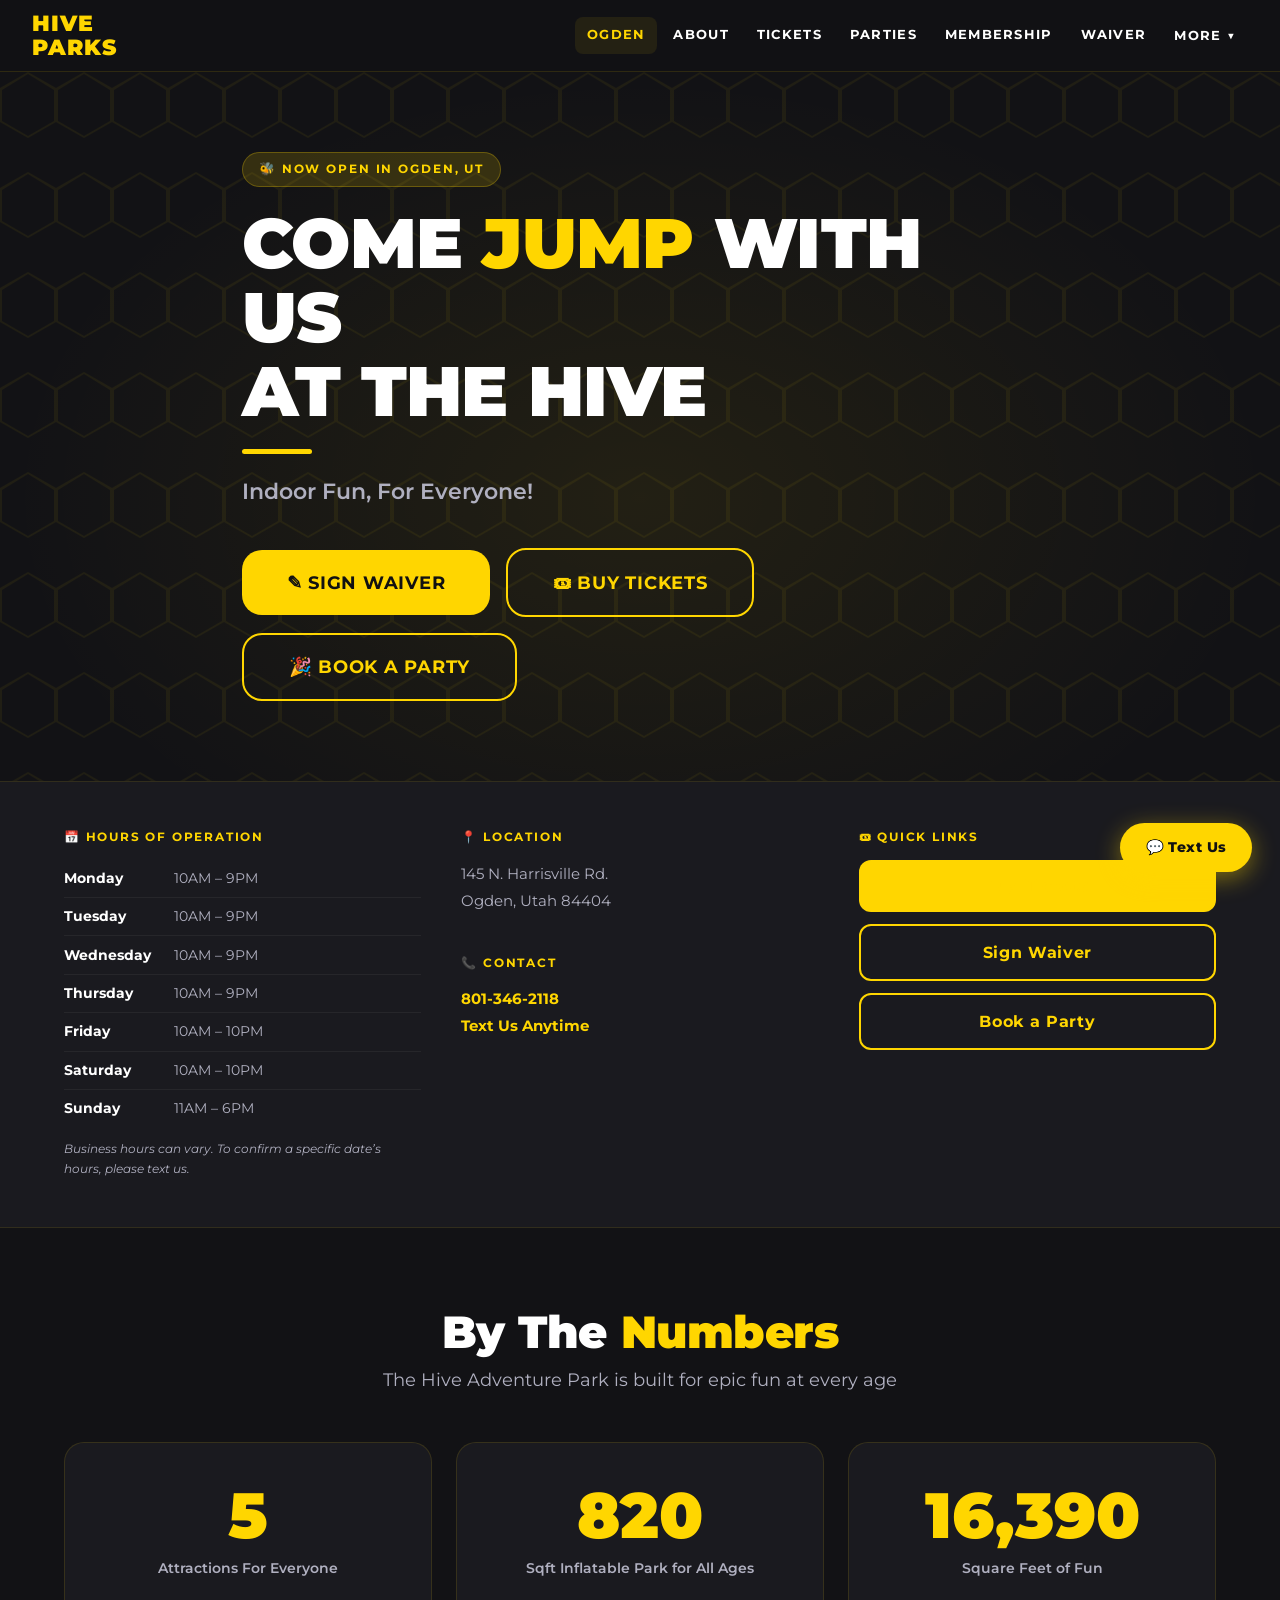
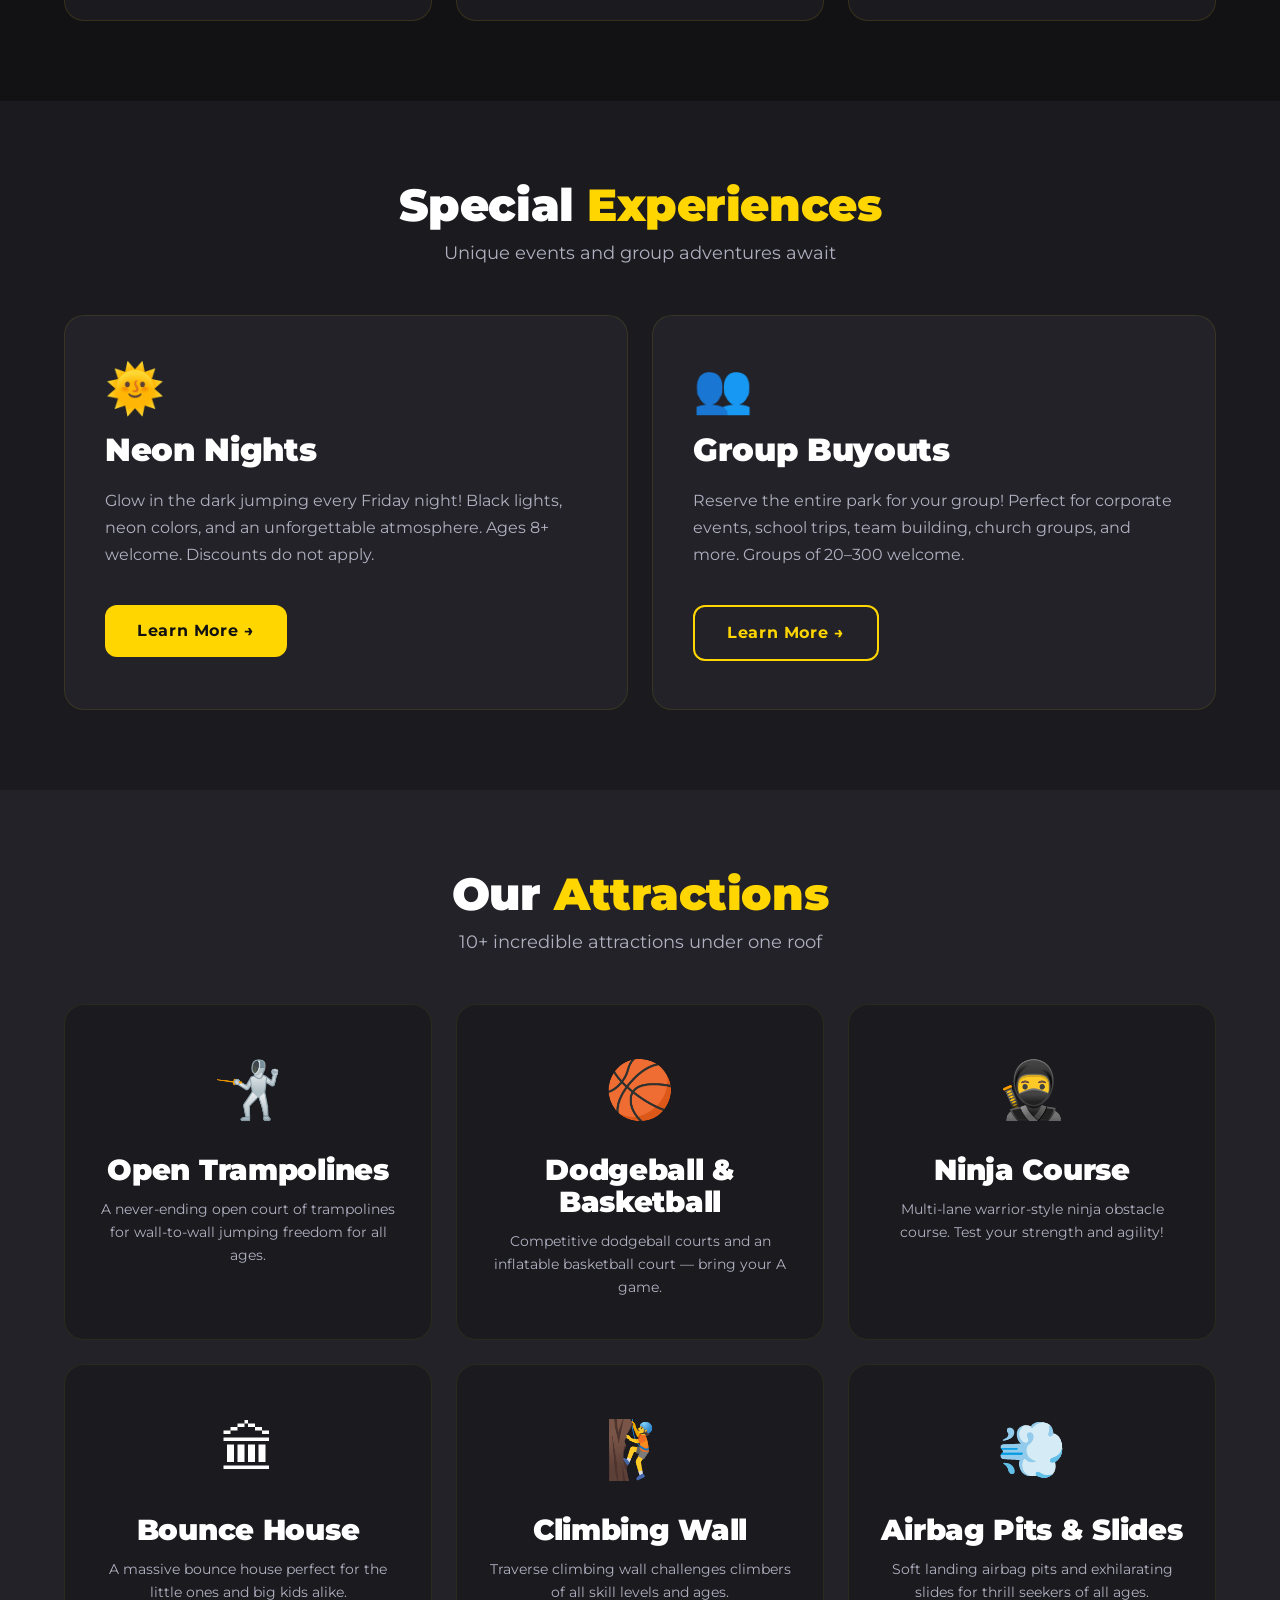
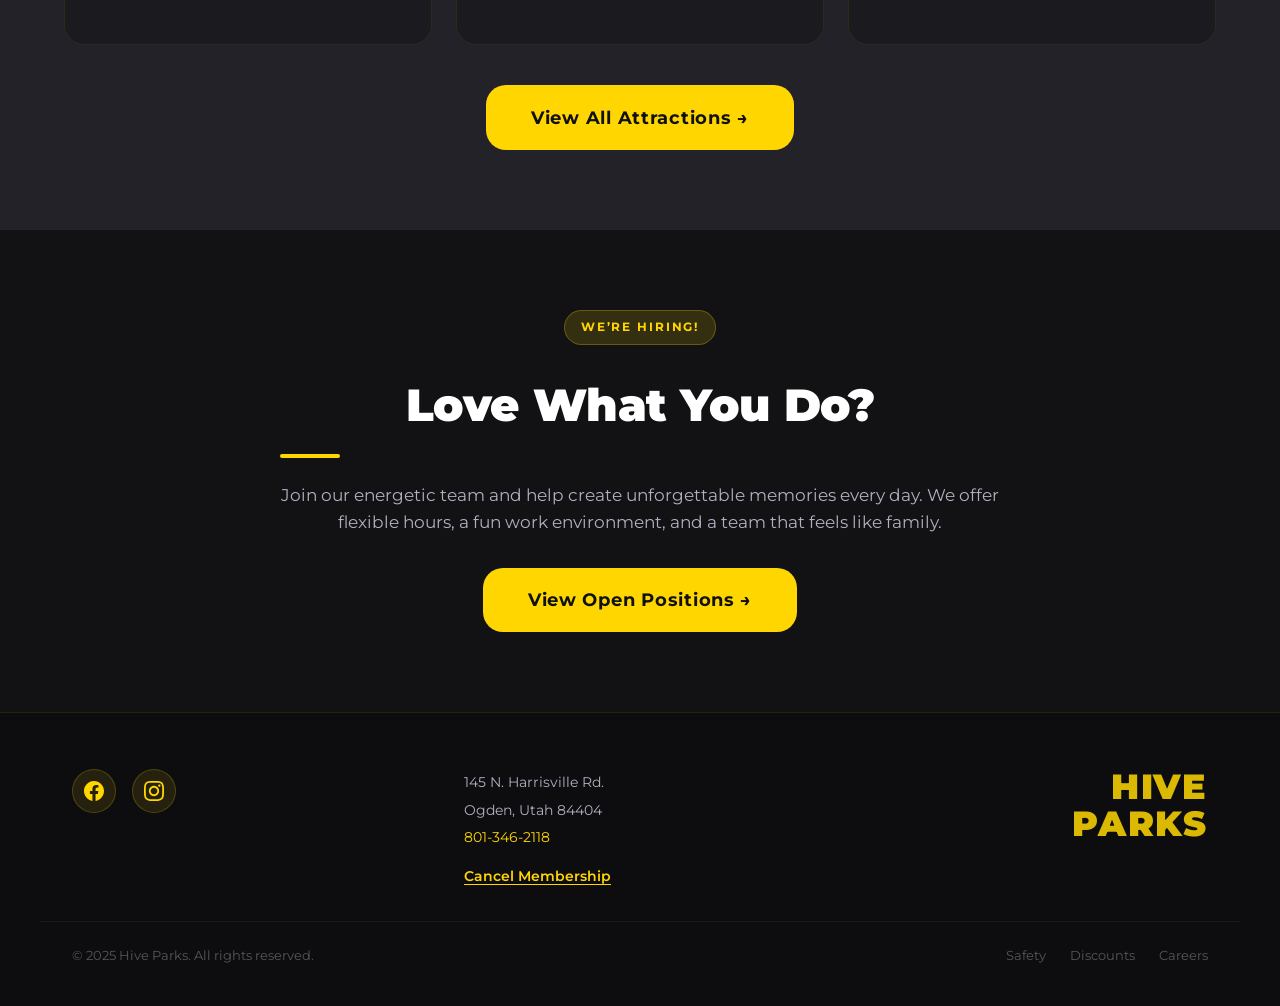
==== commit e3342e08: "Remove all inline style attributes, replace with utility/component CSS classes Agent-Logs-Url: https" ====
--- a/hiveparks/index.html
+++ b/hiveparks/index.html
@@ -89,10 +89,10 @@
         </div>
         <div class="contact-block">
           <h4>&#127903; Quick Links</h4>
-          <div style="display:flex;flex-direction:column;gap:0.75rem;margin-top:0.5rem;">
-            <a href="tickets.html" class="btn btn-primary" style="text-align:center;">Buy Tickets</a>
-            <a href="https://waiver.roller.app/TheHive/home" class="btn btn-outline" style="text-align:center;">Sign Waiver</a>
-            <a href="parties.html" class="btn btn-outline" style="text-align:center;">Book a Party</a>
+          <div class="contact-quick-links">
+            <a href="tickets.html" class="btn btn-primary">Buy Tickets</a>
+            <a href="https://waiver.roller.app/TheHive/home" class="btn btn-outline">Sign Waiver</a>
+            <a href="parties.html" class="btn btn-outline">Book a Party</a>
           </div>
         </div>
       </div>
@@ -102,7 +102,7 @@
   <!-- STATS -->
   <section class="stats-section section">
     <div class="container">
-      <div class="text-center" style="margin-bottom:3rem;">
+      <div class="section-header">
         <h2 class="section-title">By The <span>Numbers</span></h2>
         <p class="section-subtitle">The Hive Adventure Park is built for epic fun at every age</p>
       </div>
@@ -126,18 +126,18 @@
   <!-- PROMO CARDS -->
   <section class="promo-section">
     <div class="container">
-      <div class="text-center" style="margin-bottom:3rem;">
+      <div class="section-header">
         <h2 class="section-title">Special <span>Experiences</span></h2>
         <p class="section-subtitle">Unique events and group adventures await</p>
       </div>
       <div class="promo-grid">
-        <a href="neon-nights.html" class="promo-card" style="text-decoration:none;">
+        <a href="neon-nights.html" class="promo-card">
           <span class="promo-card-icon">&#127774;</span>
           <h3>Neon Nights</h3>
           <p>Glow in the dark jumping every Friday night! Black lights, neon colors, and an unforgettable atmosphere. Ages 8+ welcome. Discounts do not apply.</p>
           <span class="btn btn-primary">Learn More &rarr;</span>
         </a>
-        <a href="group-buyouts.html" class="promo-card" style="text-decoration:none;">
+        <a href="group-buyouts.html" class="promo-card">
           <span class="promo-card-icon">&#128101;</span>
           <h3>Group Buyouts</h3>
           <p>Reserve the entire park for your group! Perfect for corporate events, school trips, team building, church groups, and more. Groups of 20&ndash;300 welcome.</p>
@@ -150,7 +150,7 @@
   <!-- ATTRACTIONS PREVIEW -->
   <section class="section section-darker">
     <div class="container">
-      <div class="text-center" style="margin-bottom:3rem;">
+      <div class="section-header">
         <h2 class="section-title">Our <span>Attractions</span></h2>
         <p class="section-subtitle">10+ incredible attractions under one roof</p>
       </div>
@@ -186,7 +186,7 @@
           <p>Soft landing airbag pits and exhilarating slides for thrill seekers of all ages.</p>
         </div>
       </div>
-      <div class="text-center" style="margin-top:2.5rem;">
+      <div class="section-footer">
         <a href="attractions.html" class="btn btn-primary btn-lg">View All Attractions &rarr;</a>
       </div>
     </div>
@@ -195,11 +195,11 @@
   <!-- CAREERS CALLOUT -->
   <section class="section">
     <div class="container">
-      <div class="callout-inner text-center" style="max-width:720px;margin:0 auto;">
+      <div class="callout-inner text-center callout-narrow">
         <span class="hero-label">We&rsquo;re Hiring!</span>
-        <h2 style="color:var(--text);margin:1rem 0 1rem;">Love What You Do?</h2>
-        <div class="section-divider" style="margin:1.25rem auto;"></div>
-        <p style="font-size:1.1rem;margin-bottom:2rem;">Join our energetic team and help create unforgettable memories every day. We offer flexible hours, a fun work environment, and a team that feels like family.</p>
+        <h2 class="callout-title">Love What You Do?</h2>
+        <div class="section-divider callout-divider"></div>
+        <p class="callout-text">Join our energetic team and help create unforgettable memories every day. We offer flexible hours, a fun work environment, and a team that feels like family.</p>
         <a href="employment.html" class="btn btn-primary btn-lg">View Open Positions &rarr;</a>
       </div>
     </div>
@@ -228,7 +228,7 @@
     </div>
     <div class="footer-bottom">
       <p>&copy; 2025 Hive Parks. All rights reserved.</p>
-      <div style="display:flex;gap:1.5rem;">
+      <div class="flex-gap">
         <a href="safety.html">Safety</a>
         <a href="discounts.html">Discounts</a>
         <a href="employment.html">Careers</a>
--- a/hiveparks/css/main.css
+++ b/hiveparks/css/main.css
@@ -115,6 +115,169 @@
 
 .text-center { text-align: center; }
 .text-accent { color: var(--accent); }
+
+/* ----- Utility Classes ----- */
+.mt-1  { margin-top: 1rem; }
+.mt-2  { margin-top: 2rem; }
+.mt-25 { margin-top: 2.5rem; }
+.mt-3  { margin-top: 3rem; }
+.mt-175 { margin-top: 1.75rem; }
+.mb-1  { margin-bottom: 1rem; }
+.mb-2  { margin-bottom: 2rem; }
+.mb-25 { margin-bottom: 2.5rem; }
+.mb-3  { margin-bottom: 3rem; }
+.mt-auto { margin-top: auto; }
+.mx-auto { margin-left: auto; margin-right: auto; }
+
+.text-sm  { font-size: 0.9rem; }
+.text-xs  { font-size: 0.85rem; }
+.text-lg  { font-size: 1.1rem; }
+.text-normal { color: var(--text); }
+.text-muted  { color: var(--text-muted); }
+
+.no-underline { text-decoration: none; }
+.btn-full { width: 100%; justify-content: center; }
+.narrow-container { max-width: 720px; margin: 0 auto; }
+
+.flex-gap    { display: flex; gap: 1.5rem; flex-wrap: wrap; }
+.flex-center-wrap { display: flex; gap: 1rem; justify-content: center; flex-wrap: wrap; }
+.flex-col-gap { display: flex; flex-direction: column; gap: 0.75rem; margin-top: 0.5rem; }
+.align-start { align-items: start; }
+
+.section-header { text-align: center; margin-bottom: 3rem; }
+.section-footer  { text-align: center; margin-top: 2.5rem; }
+
+/* ----- Neon Nights Overrides ----- */
+.neon-hero { min-height: 560px; }
+.neon-label {
+  background: rgba(200,0,255,0.1);
+  border-color: rgba(200,0,255,0.3);
+  color: #dd99ff;
+}
+.neon-accent-line {
+  background: linear-gradient(90deg, #FFD600, #cc00ff);
+}
+.neon-feature-item {
+  background: rgba(200,0,255,0.07);
+  border-color: rgba(200,0,255,0.15);
+}
+.neon-feature-item h4 { color: #dd99ff; }
+.neon-section { background: #0d0d12; }
+.neon-warning { margin-top: 2rem; }
+.neon-cta { margin-top: 2.5rem; }
+
+/* ----- Employment ----- */
+.position-list {
+  display: flex;
+  flex-direction: column;
+  gap: 0.85rem;
+}
+.position-item {
+  display: flex;
+  align-items: center;
+  gap: 0.75rem;
+  color: var(--text-muted);
+  font-size: 0.95rem;
+}
+.position-check {
+  color: var(--accent);
+  font-weight: 900;
+}
+.apply-actions {
+  display: flex;
+  gap: 1rem;
+  justify-content: center;
+  flex-wrap: wrap;
+  margin-top: 0.5rem;
+}
+.apply-note {
+  font-size: 0.85rem;
+  margin-top: 1.75rem;
+  color: var(--text-muted);
+}
+.open-positions-card {
+  background: var(--bg2);
+  border-color: rgba(255,214,0,0.2);
+}
+.open-positions-title {
+  color: var(--accent);
+  margin-bottom: 1.25rem;
+}
+
+/* ----- Group Buyouts ----- */
+.quick-details-card {
+  background: var(--bg2);
+  border-color: rgba(255,214,0,0.2);
+  width: 100%;
+  text-align: left;
+}
+.quick-details-title {
+  color: var(--accent);
+  margin-bottom: 1rem;
+}
+.detail-list {
+  display: flex;
+  flex-direction: column;
+  gap: 0.75rem;
+}
+.detail-item {
+  color: var(--text-muted);
+  font-size: 0.95rem;
+  display: flex;
+  gap: 0.5rem;
+  align-items: flex-start;
+}
+.detail-item strong { color: var(--text); }
+.detail-cta { margin-top: 1.75rem; }
+.detail-cta .btn { width: 100%; justify-content: center; }
+
+/* ----- Membership ----- */
+.cancel-list {
+  margin: 1rem 0 1.5rem;
+  display: flex;
+  flex-direction: column;
+  gap: 0.5rem;
+}
+.cancel-item { color: var(--text-muted); font-size: 0.95rem; }
+.cancel-item strong { color: var(--text); }
+.membership-narrow { max-width: 720px; }
+
+/* ----- Parties ----- */
+.neon-callout-label {
+  border-color: rgba(200,0,255,0.4);
+  background: rgba(200,0,255,0.1);
+  color: #dd99ff;
+}
+.party-featured { border-color: rgba(255,214,0,0.35); }
+.party-cta-wrap { margin-top: 2rem; }
+.group-callout-title { color: var(--text); margin: 1rem 0; }
+.group-section-divider { margin: 1.25rem auto; }
+
+/* ----- Tickets ----- */
+.tickets-info { margin-top: 2.5rem; }
+.tickets-cta-wrap { margin-top: 3rem; }
+
+/* ----- Safety ----- */
+.safety-standards-note { margin-top: 1.5rem; font-size: 0.9rem; }
+.safety-links-wrap { margin: 3rem 0 2rem; }
+
+/* ----- Contact Quick Links ----- */
+.contact-quick-links {
+  display: flex;
+  flex-direction: column;
+  gap: 0.75rem;
+  margin-top: 0.5rem;
+}
+.contact-quick-links .btn { text-align: center; }
+
+/* ----- Callout inner narrow ----- */
+.callout-narrow {
+  max-width: 720px;
+  margin: 0 auto;
+}
+.callout-title { color: var(--text); margin: 1rem 0; }
+.callout-divider { margin: 1.25rem auto; }
+.callout-text { font-size: 1.1rem; margin-bottom: 2rem; }
 
 /* ----- Buttons ----- */
 .btn {
@@ -564,6 +727,7 @@
 .promo-card {
   background: var(--bg3);
   border: 1px solid rgba(255,214,0,0.1);
+  text-decoration: none;
   border-radius: var(--radius-lg);
   padding: 3rem 2.5rem;
   position: relative;
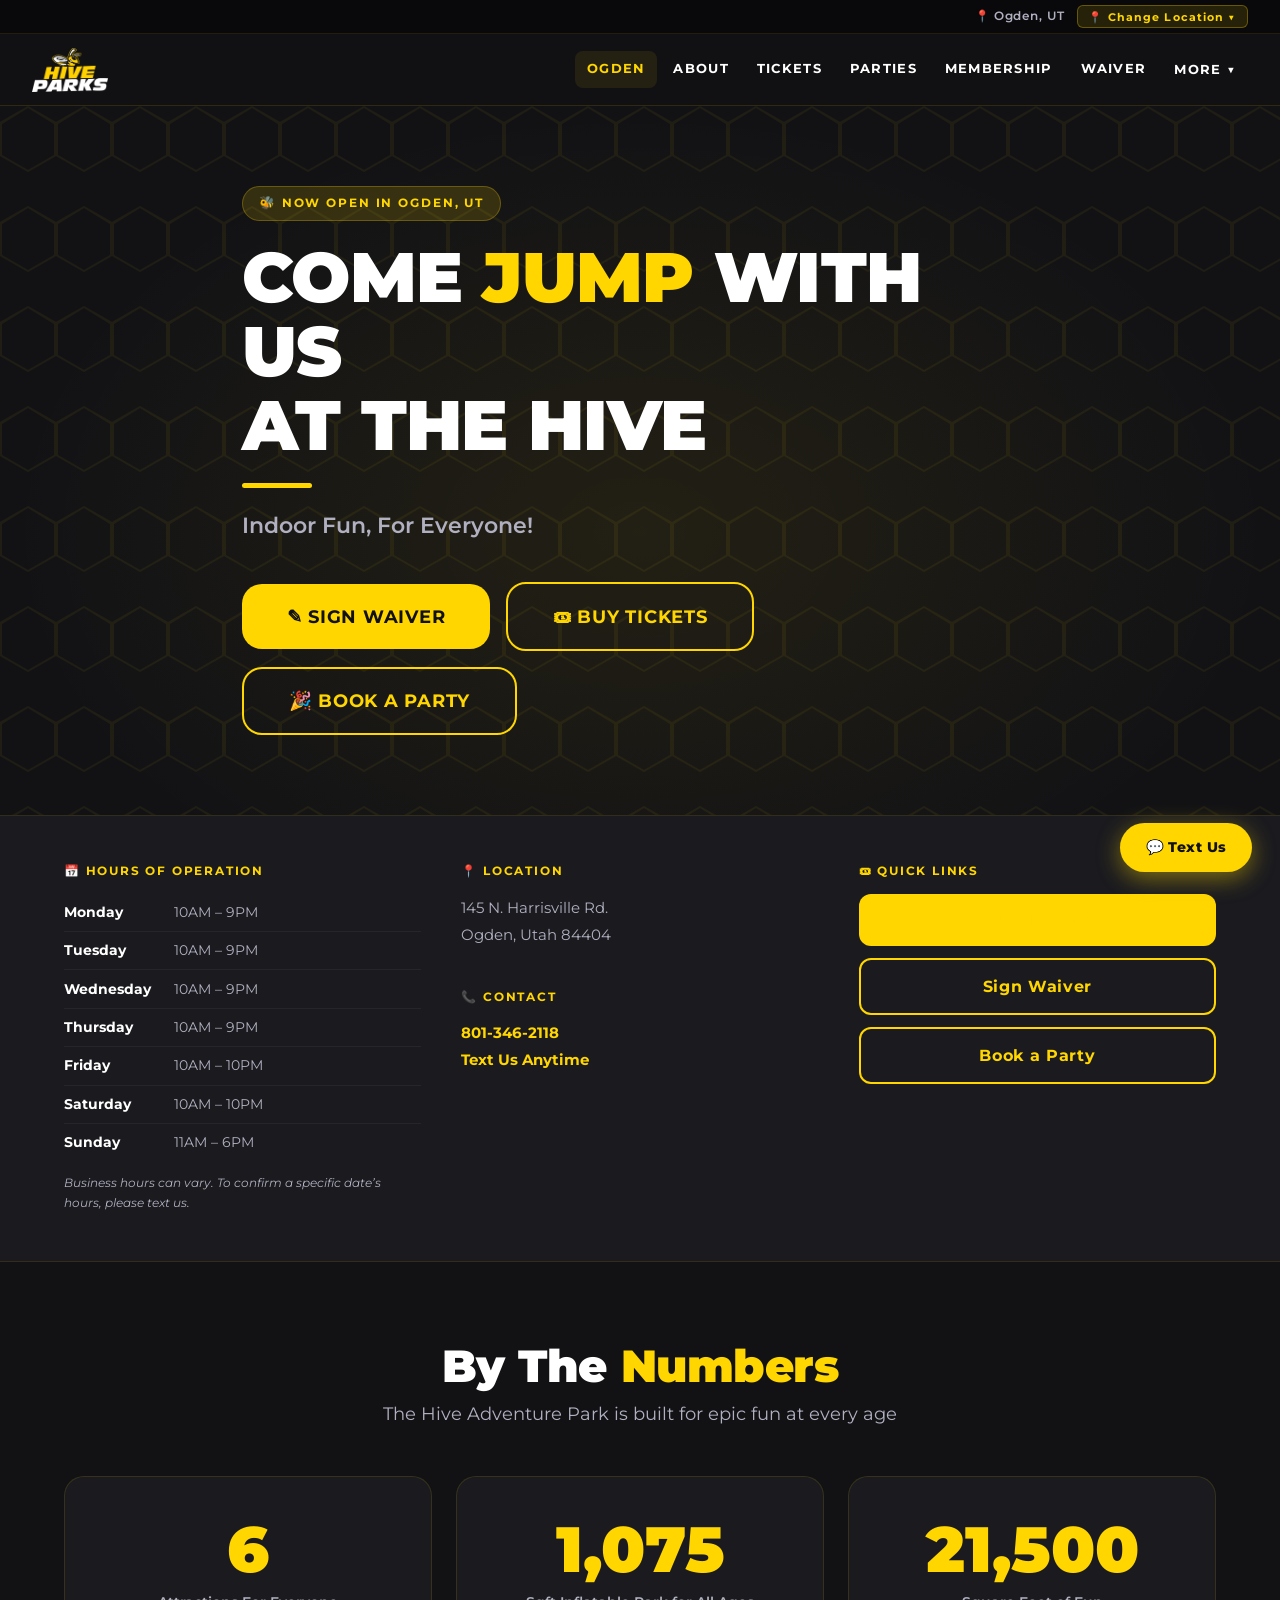
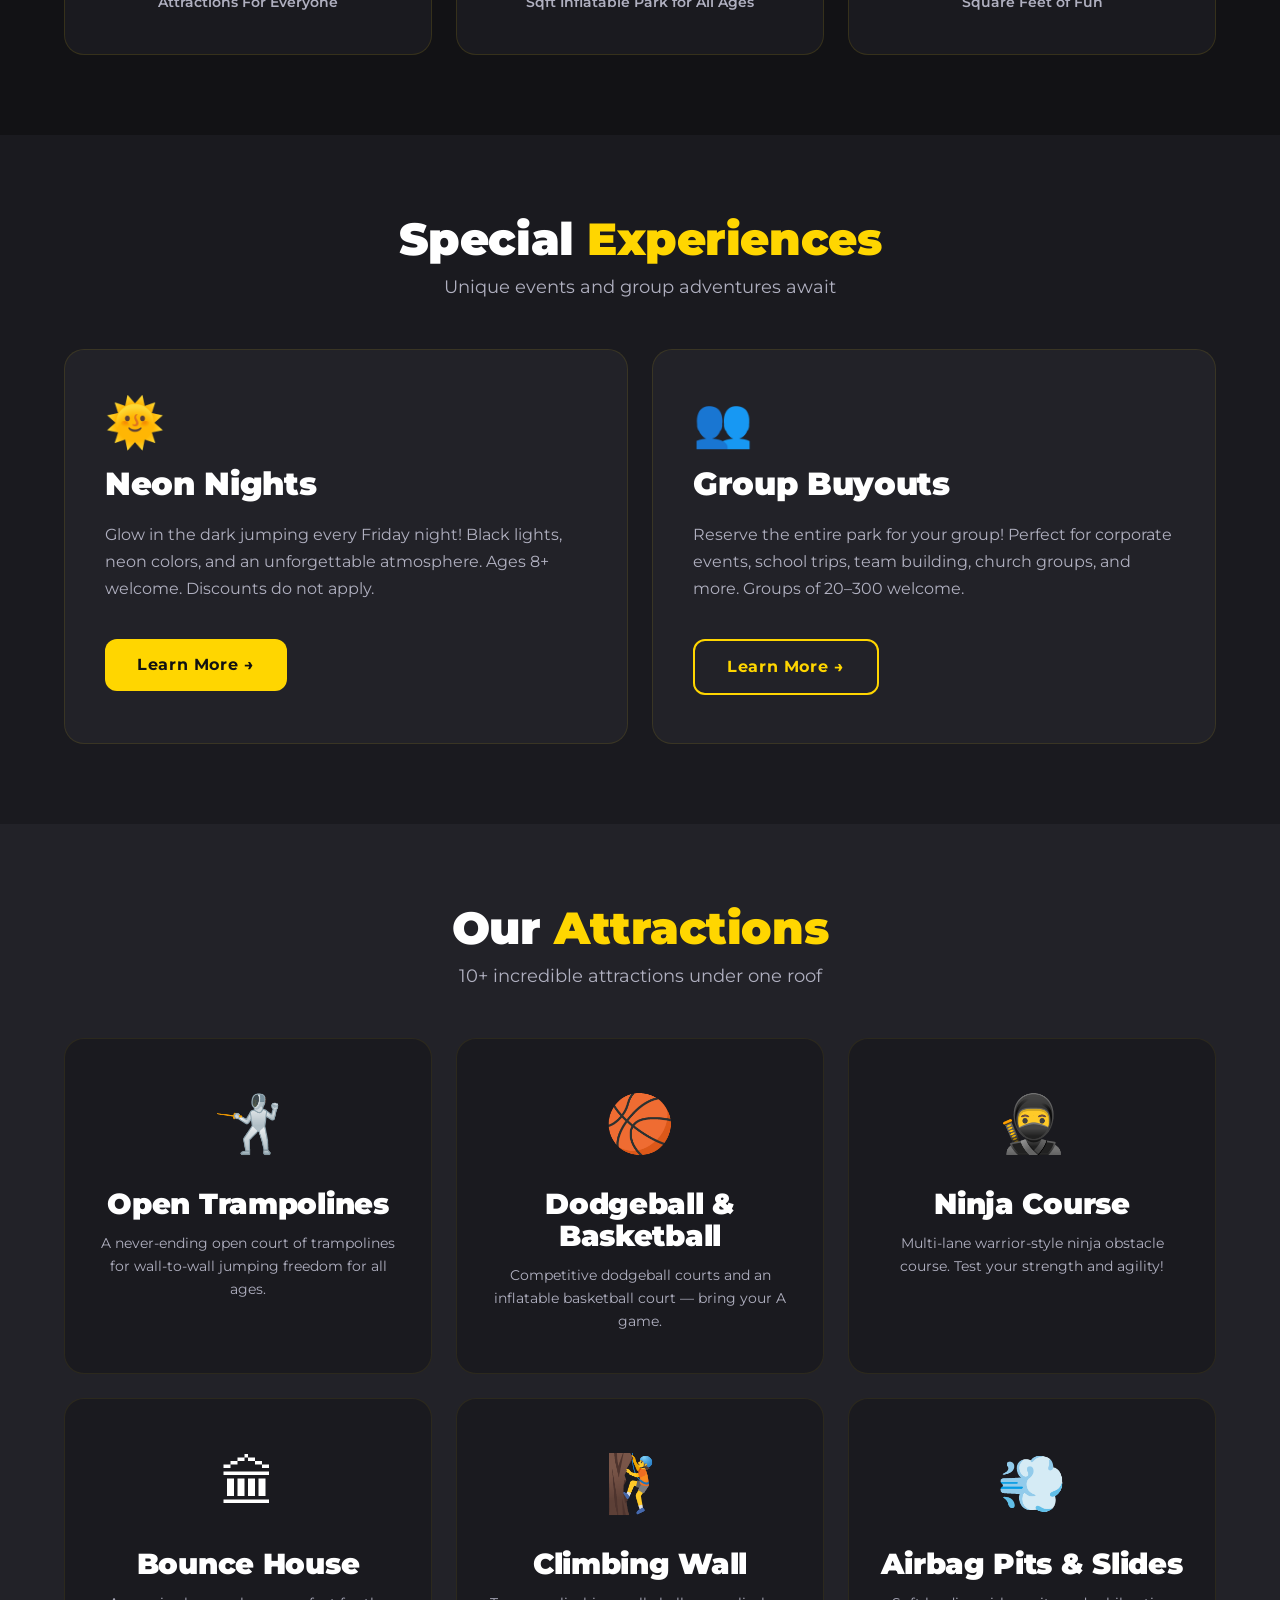
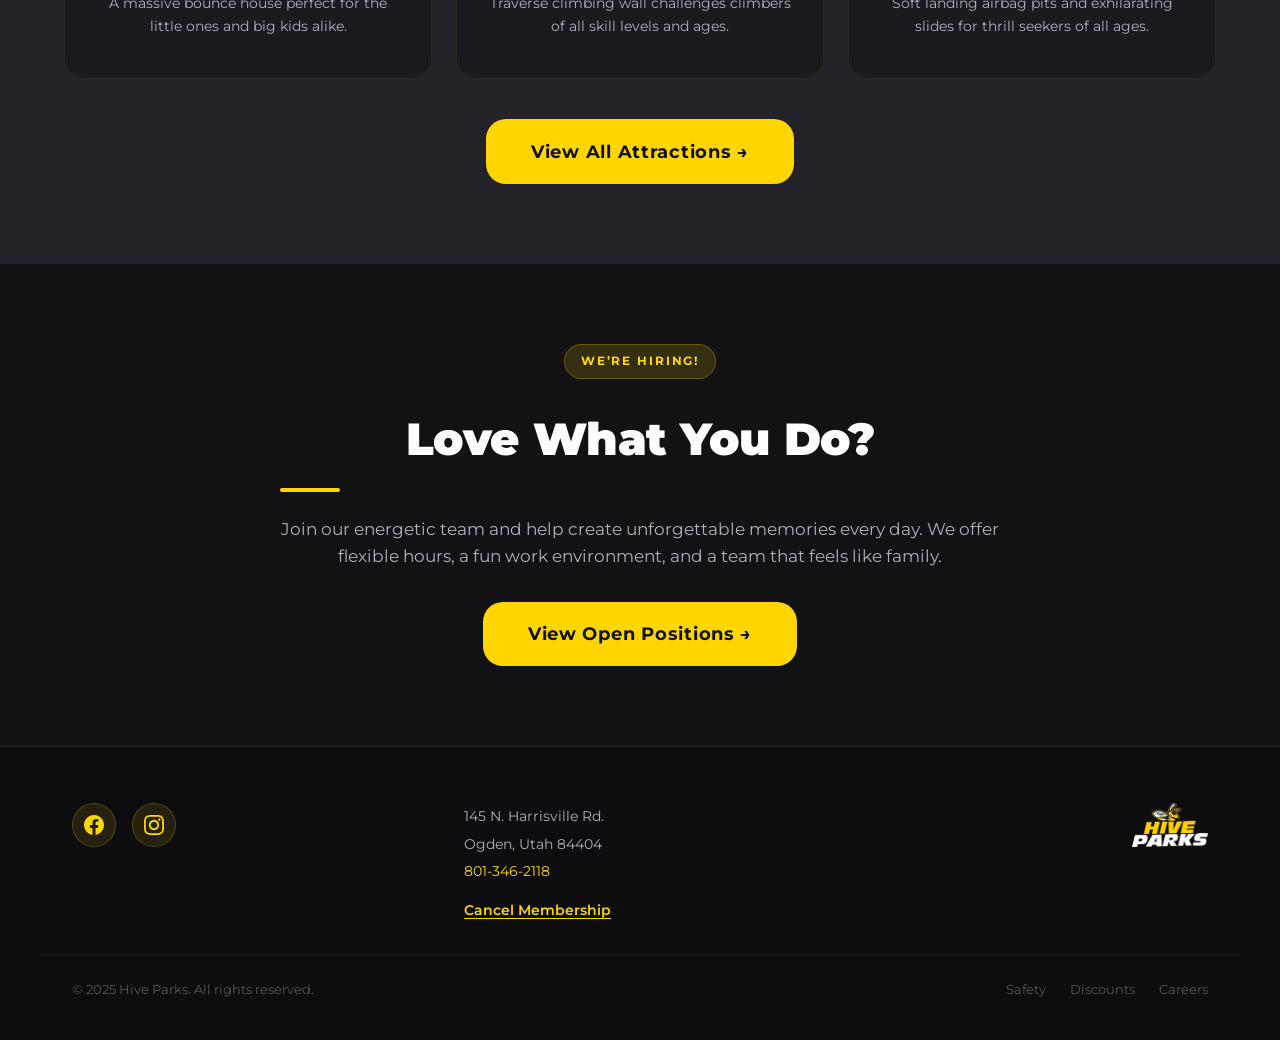
==== commit 488e54d2: "feat: fix dropdown gap, add location bar, logo/favicon, fix attractions and parties content Agent-Lo" ====
--- a/hiveparks/index.html
+++ b/hiveparks/index.html
@@ -10,11 +10,25 @@
   <link rel="stylesheet" href="css/main.css">
   <script src="https://code.jquery.com/jquery-3.7.1.min.js" integrity="sha256-/JqT3SQfawRcv/BIHPThkBvs0OEvtFFmqPF/lYI/Cxo=" crossorigin="anonymous"></script>
   <script src="js/main.js" defer></script>
+  <link rel="icon" type="image/png" sizes="32x32" href="images/cropped-Hive-Bee-5-521-32x32.png">
+  <link rel="apple-touch-icon" sizes="180x180" href="images/cropped-Hive-Bee-5-521-180x180.png">
 </head>
 <body>
+  <div class="location-bar">
+    <div class="location-bar-inner">
+      <span class="location-label">&#128205; Ogden, UT</span>
+      <div class="location-dropdown-wrap">
+        <button class="location-change-btn">&#128205; Change Location &#9660;</button>
+        <div class="location-picker">
+          <span class="location-picker-item current">&#128205; Ogden, UT</span>
+          <a href="https://spanishfork.hiveparks.com" class="location-picker-item">&#128205; Spanish Fork, UT &rarr;</a>
+        </div>
+      </div>
+    </div>
+  </div>
   <nav class="navbar">
     <div class="navbar-brand">
-      <a href="index.html"><span class="logo-text">HIVE<br>PARKS</span></a>
+      <a href="index.html"><img src="images/HIVE-PARKS-3-scaled.png" alt="Hive Parks" class="navbar-logo-img"></a>
     </div>
     <button class="hamburger" id="hamburger" aria-label="Toggle menu">
       <span></span><span></span><span></span>
@@ -223,7 +237,7 @@
         <a href="membership.html#cancel" class="footer-link">Cancel Membership</a>
       </div>
       <div class="footer-logo">
-        <span class="logo-text">HIVE<br>PARKS</span>
+        <img src="images/HIVE-PARKS-3-scaled.png" alt="Hive Parks" class="navbar-logo-img">
       </div>
     </div>
     <div class="footer-bottom">
--- a/hiveparks/css/main.css
+++ b/hiveparks/css/main.css
@@ -365,10 +365,113 @@
   to { transform: scale(4); opacity: 0; }
 }
 
-/* ----- NAVBAR ----- */
-.navbar {
+/* ----- LOCATION BAR ----- */
+.location-bar {
+  background: rgba(10, 10, 12, 0.98);
+  border-bottom: 1px solid rgba(255,214,0,0.1);
+  display: flex;
+  align-items: center;
+  justify-content: flex-end;
+  padding: 0 2rem;
+  height: 34px;
+  font-size: 0.72rem;
+  font-family: var(--font);
+  font-weight: 600;
+  letter-spacing: 0.08em;
+  color: var(--text-muted);
   position: sticky;
   top: 0;
+  z-index: 1001;
+}
+
+.location-bar-inner {
+  display: flex;
+  align-items: center;
+  gap: 0.75rem;
+}
+
+.location-label {
+  display: flex;
+  align-items: center;
+  gap: 0.35rem;
+}
+
+.location-dropdown-wrap {
+  position: relative;
+}
+
+.location-change-btn {
+  background: rgba(255,214,0,0.12);
+  border: 1px solid rgba(255,214,0,0.3);
+  color: var(--accent);
+  font-family: var(--font);
+  font-weight: 700;
+  font-size: 0.7rem;
+  letter-spacing: 0.1em;
+  padding: 0.2rem 0.65rem;
+  border-radius: 6px;
+  cursor: pointer;
+  transition: background var(--transition), border-color var(--transition);
+  white-space: nowrap;
+}
+
+.location-change-btn:hover {
+  background: rgba(255,214,0,0.22);
+  border-color: var(--accent);
+}
+
+.location-picker {
+  display: none;
+  position: absolute;
+  top: calc(100% + 4px);
+  right: 0;
+  background: var(--bg2);
+  border: 1px solid rgba(255,214,0,0.2);
+  border-radius: 10px;
+  min-width: 180px;
+  padding: 0.4rem 0;
+  box-shadow: var(--shadow);
+  z-index: 2000;
+}
+
+.location-picker.open {
+  display: block;
+}
+
+.location-picker-item {
+  display: flex;
+  align-items: center;
+  gap: 0.5rem;
+  padding: 0.6rem 1rem;
+  color: var(--text);
+  font-size: 0.82rem;
+  font-weight: 600;
+  letter-spacing: 0.05em;
+  cursor: pointer;
+  transition: background var(--transition), color var(--transition);
+  white-space: nowrap;
+  text-decoration: none;
+}
+
+.location-picker-item:hover {
+  background: rgba(255,214,0,0.1);
+  color: var(--accent);
+}
+
+.location-picker-item.current {
+  color: var(--accent);
+}
+
+.location-picker-item.current::after {
+  content: '✓';
+  margin-left: auto;
+  font-size: 0.75rem;
+}
+
+/* adjust navbar sticky so it sits below the location bar */
+.navbar {
+  top: 34px;
+  position: sticky;
   z-index: 1000;
   background: rgba(18, 18, 21, 0.95);
   backdrop-filter: blur(12px);
@@ -399,6 +502,12 @@
 }
 
 .logo-text br { display: block; }
+
+.navbar-logo-img {
+  height: 44px;
+  width: auto;
+  display: block;
+}
 
 .nav-links {
   display: flex;
@@ -444,15 +553,27 @@
 .dropdown-menu {
   display: none;
   position: absolute;
-  top: calc(100% + 8px);
+  top: 100%;
   right: 0;
   background: var(--bg2);
   border: 1px solid rgba(255,214,0,0.18);
   border-radius: var(--radius);
   min-width: 190px;
   padding: 0.5rem 0;
+  padding-top: 0.75rem;
   box-shadow: var(--shadow);
   z-index: 100;
+  margin-top: 0;
+}
+
+/* Invisible bridge closes the gap so the menu doesn't vanish on hover */
+.dropdown-menu::before {
+  content: '';
+  position: absolute;
+  top: -8px;
+  left: 0;
+  right: 0;
+  height: 8px;
 }
 
 .dropdown-item {
@@ -1755,7 +1876,10 @@
 @media (max-width: 768px) {
   :root { --nav-height: 64px; }
 
+  .location-bar { padding: 0 1.25rem; }
+
   .navbar {
+    top: 34px;
     padding: 0 1.25rem;
     flex-wrap: wrap;
     height: auto;
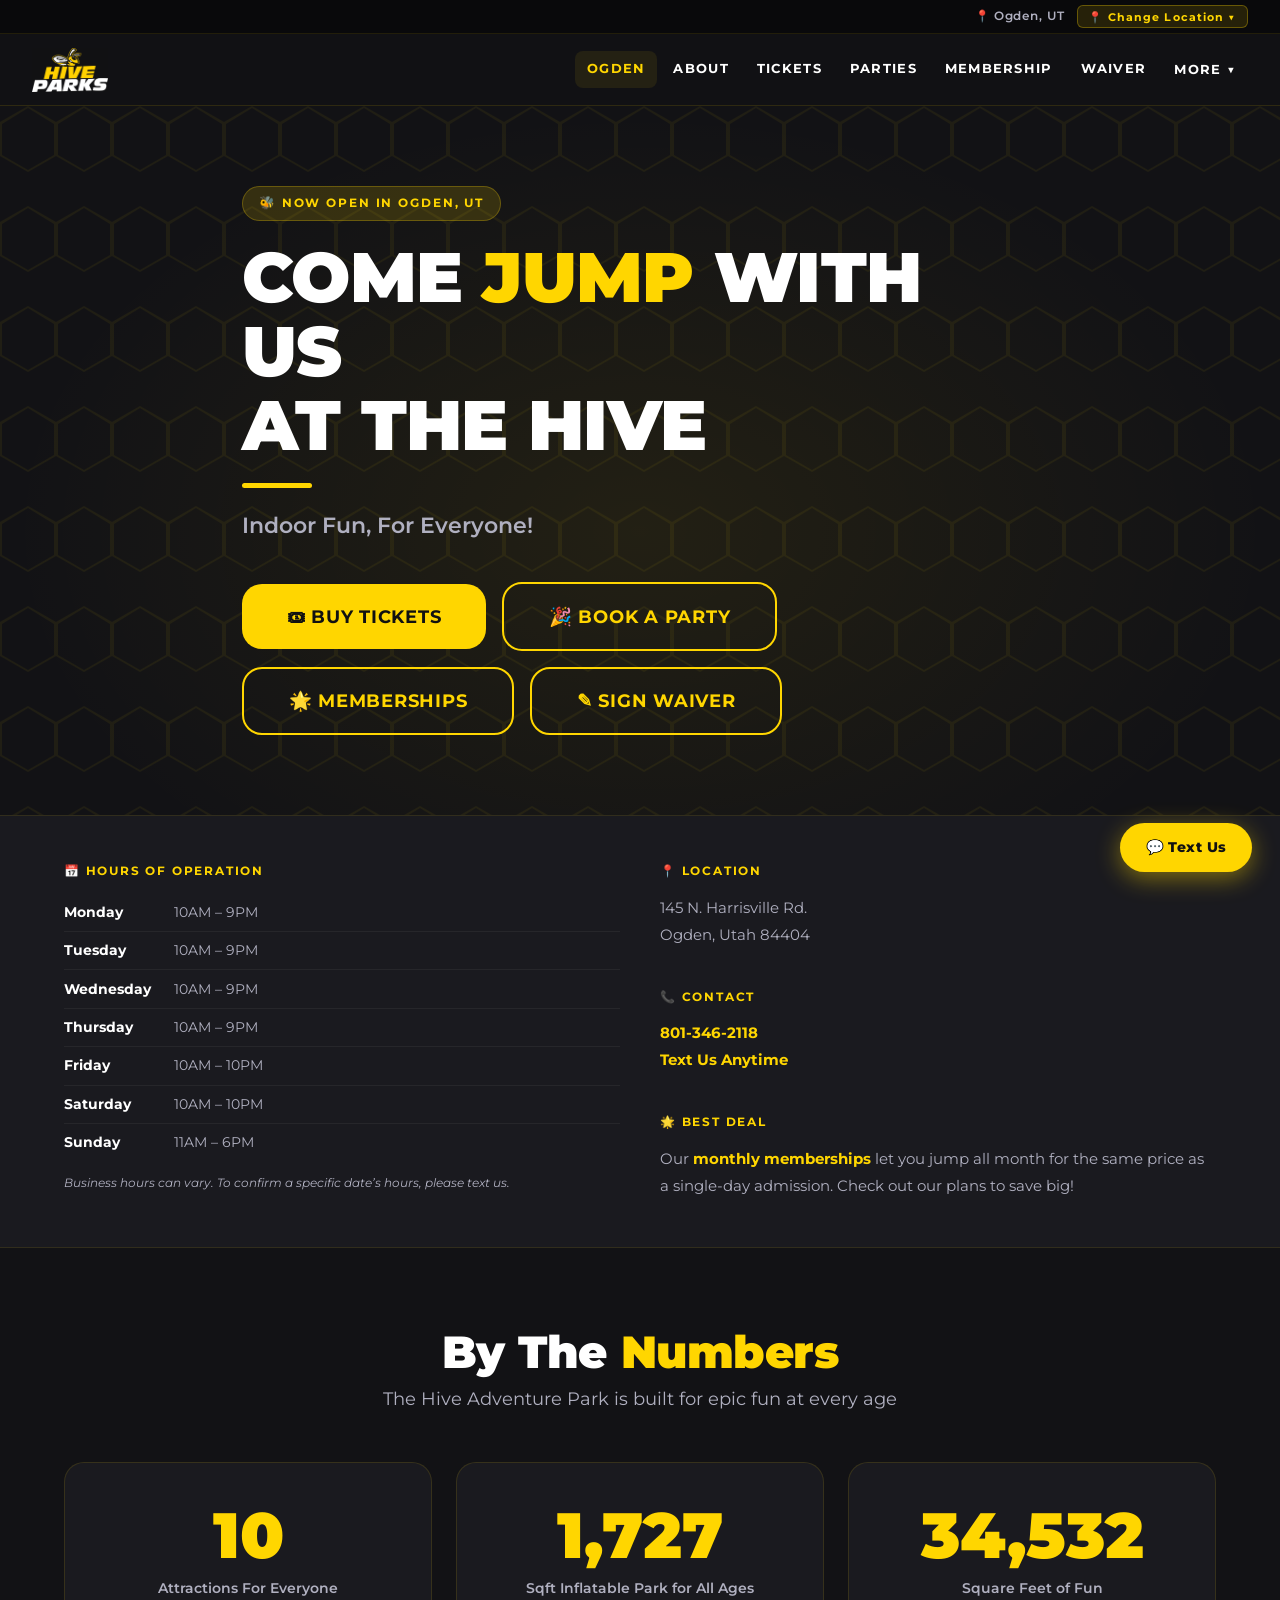
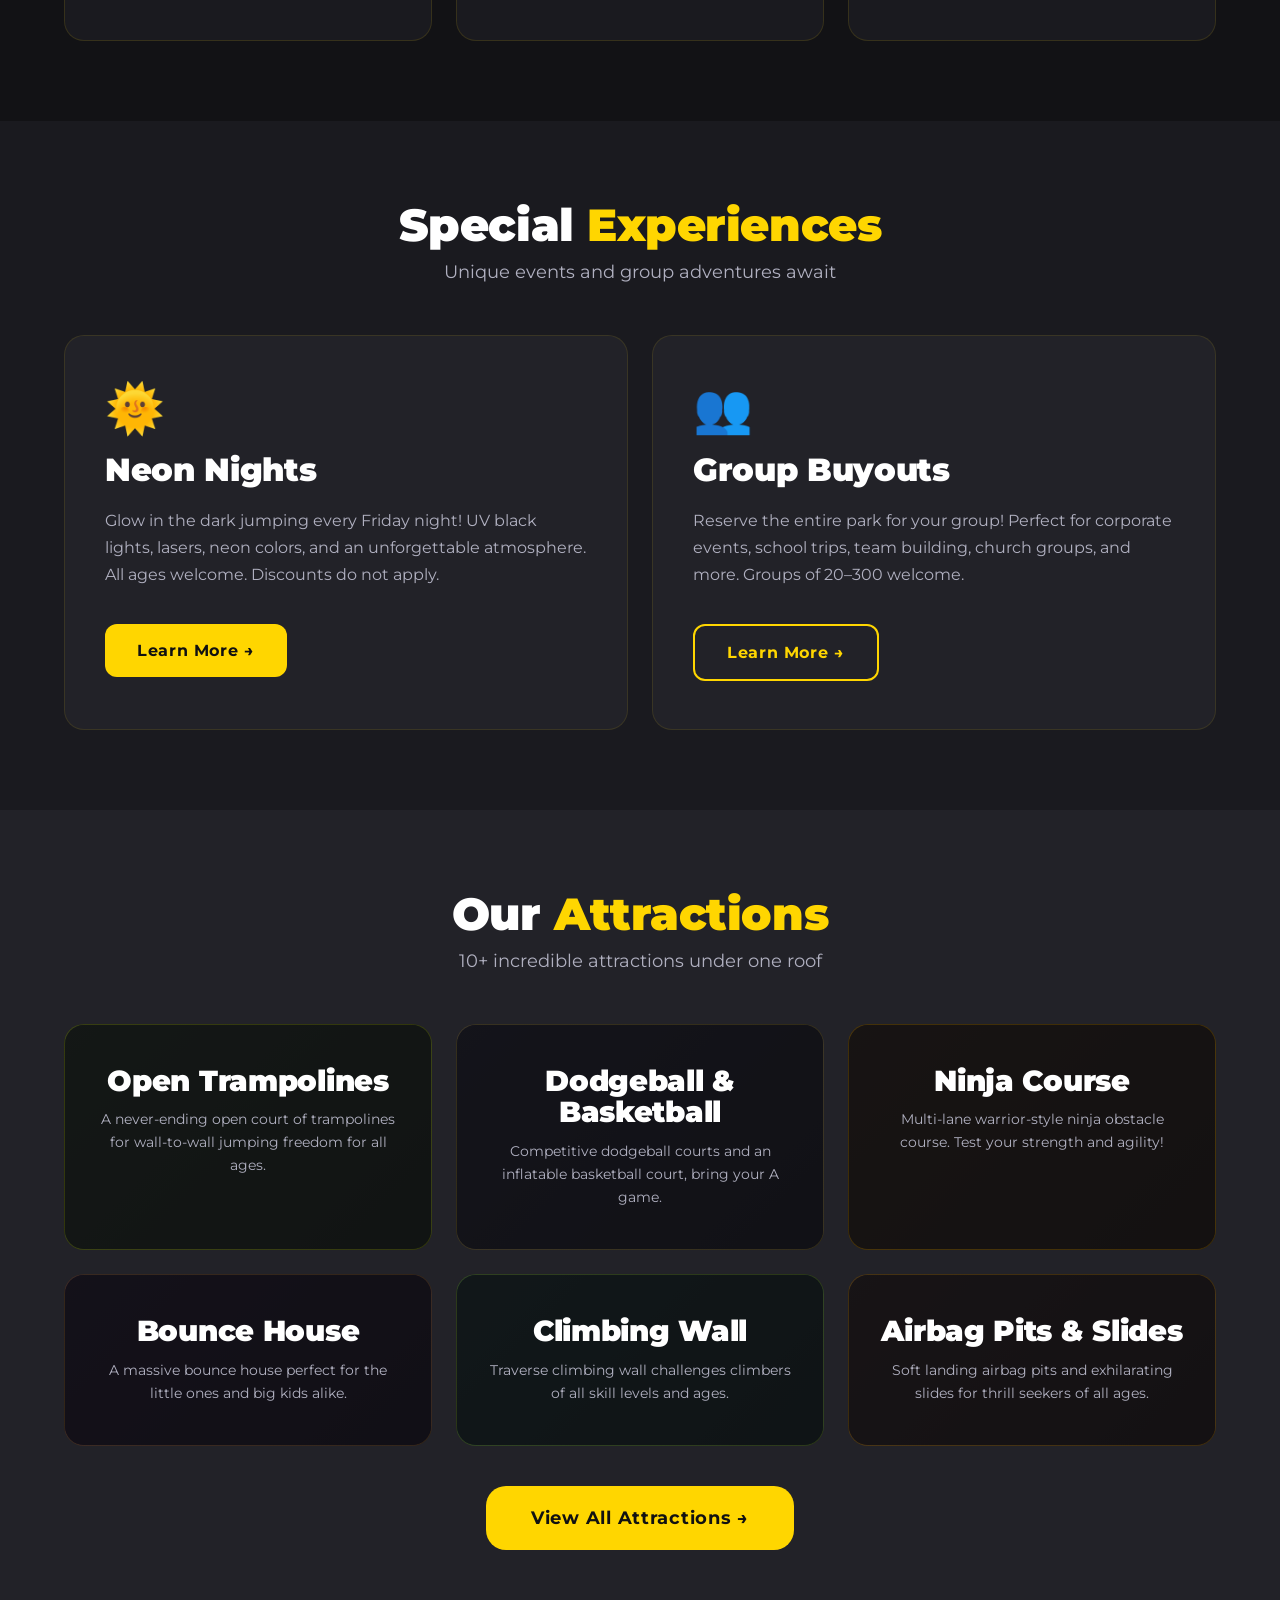
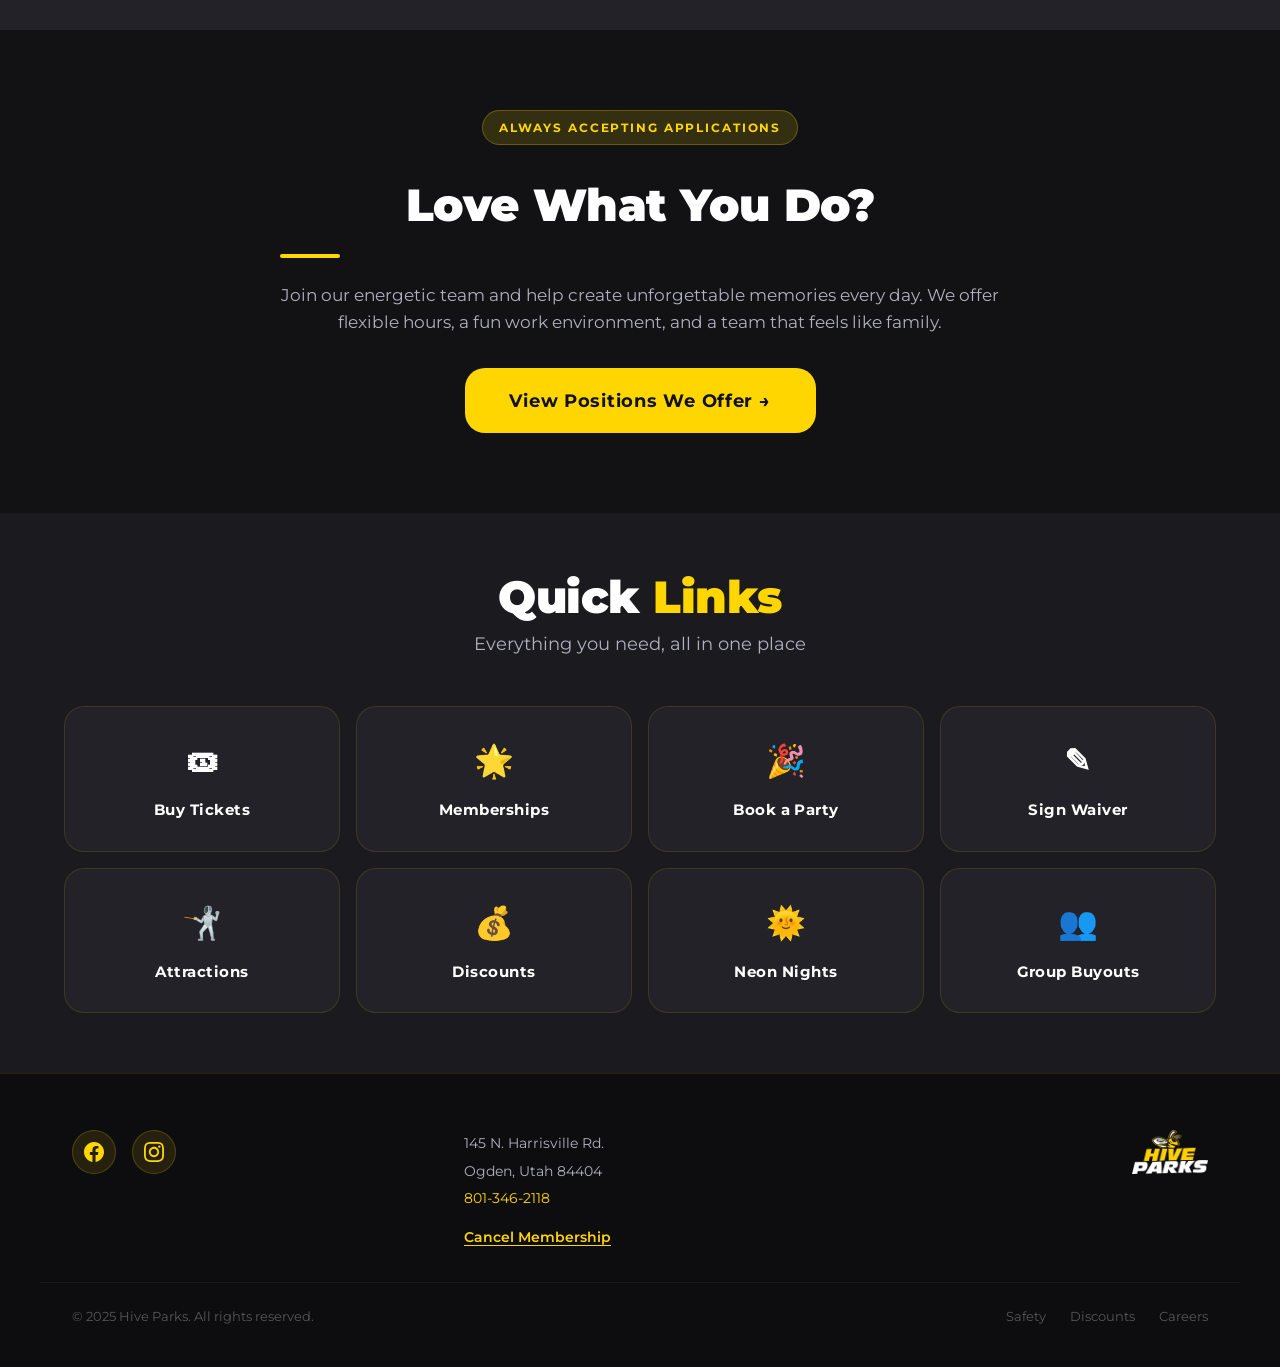
==== commit edcbf9ad: "Update ticket prices, memberships, attractions, safety, employment, neon nights, discounts, index, g" ====
--- a/hiveparks/index.html
+++ b/hiveparks/index.html
@@ -64,9 +64,10 @@
         <div class="hero-accent-line"></div>
         <p class="hero-subtitle">Indoor Fun, For Everyone!</p>
         <div class="hero-cta">
-          <a href="https://waiver.roller.app/TheHive/home" class="btn btn-primary btn-lg">&#9998; SIGN WAIVER</a>
-          <a href="tickets.html" class="btn btn-outline btn-lg">&#127903; BUY TICKETS</a>
+          <a href="tickets.html" class="btn btn-primary btn-lg">&#127903; BUY TICKETS</a>
           <a href="parties.html" class="btn btn-outline btn-lg">&#127881; BOOK A PARTY</a>
+          <a href="membership.html" class="btn btn-outline btn-lg">&#127775; MEMBERSHIPS</a>
+          <a href="https://waiver.roller.app/TheHive/home" class="btn btn-outline btn-lg">&#9998; SIGN WAIVER</a>
         </div>
       </div>
     </div>
@@ -75,7 +76,7 @@
   <!-- HOURS & CONTACT BAR -->
   <section class="hours-bar">
     <div class="container">
-      <div class="hours-bar-inner">
+      <div class="hours-bar-inner hours-bar-two-col">
         <div class="hours-block">
           <h4>&#128197; Hours of Operation</h4>
           <table class="hours-table">
@@ -100,14 +101,9 @@
             <a href="tel:+18013462118">801-346-2118</a><br>
             <a href="sms:+18013462118">Text Us Anytime</a>
           </p>
-        </div>
-        <div class="contact-block">
-          <h4>&#127903; Quick Links</h4>
-          <div class="contact-quick-links">
-            <a href="tickets.html" class="btn btn-primary">Buy Tickets</a>
-            <a href="https://waiver.roller.app/TheHive/home" class="btn btn-outline">Sign Waiver</a>
-            <a href="parties.html" class="btn btn-outline">Book a Party</a>
-          </div>
+          <br>
+          <h4>&#127775; Best Deal</h4>
+          <p>Our <a href="membership.html">monthly memberships</a> let you jump all month for the same price as a single-day admission. Check out our plans to save big!</p>
         </div>
       </div>
     </div>
@@ -148,7 +144,7 @@
         <a href="neon-nights.html" class="promo-card">
           <span class="promo-card-icon">&#127774;</span>
           <h3>Neon Nights</h3>
-          <p>Glow in the dark jumping every Friday night! Black lights, neon colors, and an unforgettable atmosphere. Ages 8+ welcome. Discounts do not apply.</p>
+          <p>Glow in the dark jumping every Friday night! UV black lights, lasers, neon colors, and an unforgettable atmosphere. All ages welcome. Discounts do not apply.</p>
           <span class="btn btn-primary">Learn More &rarr;</span>
         </a>
         <a href="group-buyouts.html" class="promo-card">
@@ -170,32 +166,26 @@
       </div>
       <div class="attractions-grid">
         <div class="attraction-card">
-          <span class="attraction-icon">&#129338;</span>
           <h3>Open Trampolines</h3>
           <p>A never-ending open court of trampolines for wall-to-wall jumping freedom for all ages.</p>
         </div>
         <div class="attraction-card">
-          <span class="attraction-icon">&#127936;</span>
           <h3>Dodgeball &amp; Basketball</h3>
-          <p>Competitive dodgeball courts and an inflatable basketball court &mdash; bring your A game.</p>
-        </div>
-        <div class="attraction-card">
-          <span class="attraction-icon">&#129399;</span>
+          <p>Competitive dodgeball courts and an inflatable basketball court, bring your A game.</p>
+        </div>
+        <div class="attraction-card">
           <h3>Ninja Course</h3>
           <p>Multi-lane warrior-style ninja obstacle course. Test your strength and agility!</p>
         </div>
         <div class="attraction-card">
-          <span class="attraction-icon">&#127963;</span>
           <h3>Bounce House</h3>
           <p>A massive bounce house perfect for the little ones and big kids alike.</p>
         </div>
         <div class="attraction-card">
-          <span class="attraction-icon">&#129495;</span>
           <h3>Climbing Wall</h3>
           <p>Traverse climbing wall challenges climbers of all skill levels and ages.</p>
         </div>
         <div class="attraction-card">
-          <span class="attraction-icon">&#128168;</span>
           <h3>Airbag Pits &amp; Slides</h3>
           <p>Soft landing airbag pits and exhilarating slides for thrill seekers of all ages.</p>
         </div>
@@ -210,11 +200,55 @@
   <section class="section">
     <div class="container">
       <div class="callout-inner text-center callout-narrow">
-        <span class="hero-label">We&rsquo;re Hiring!</span>
+        <span class="hero-label">Always Accepting Applications</span>
         <h2 class="callout-title">Love What You Do?</h2>
         <div class="section-divider callout-divider"></div>
         <p class="callout-text">Join our energetic team and help create unforgettable memories every day. We offer flexible hours, a fun work environment, and a team that feels like family.</p>
-        <a href="employment.html" class="btn btn-primary btn-lg">View Open Positions &rarr;</a>
+        <a href="employment.html" class="btn btn-primary btn-lg">View Positions We Offer &rarr;</a>
+      </div>
+    </div>
+  </section>
+
+  <!-- QUICK LINKS -->
+  <section class="section section-dark quick-links-section">
+    <div class="container">
+      <div class="section-header">
+        <h2 class="section-title">Quick <span>Links</span></h2>
+        <p class="section-subtitle">Everything you need, all in one place</p>
+      </div>
+      <div class="quick-links-grid">
+        <a href="tickets.html" class="quick-link-card">
+          <span class="quick-link-icon">&#127903;</span>
+          <span>Buy Tickets</span>
+        </a>
+        <a href="membership.html" class="quick-link-card">
+          <span class="quick-link-icon">&#127775;</span>
+          <span>Memberships</span>
+        </a>
+        <a href="parties.html" class="quick-link-card">
+          <span class="quick-link-icon">&#127881;</span>
+          <span>Book a Party</span>
+        </a>
+        <a href="https://waiver.roller.app/TheHive/home" class="quick-link-card">
+          <span class="quick-link-icon">&#9998;</span>
+          <span>Sign Waiver</span>
+        </a>
+        <a href="attractions.html" class="quick-link-card">
+          <span class="quick-link-icon">&#129338;</span>
+          <span>Attractions</span>
+        </a>
+        <a href="discounts.html" class="quick-link-card">
+          <span class="quick-link-icon">&#128176;</span>
+          <span>Discounts</span>
+        </a>
+        <a href="neon-nights.html" class="quick-link-card">
+          <span class="quick-link-icon">&#127774;</span>
+          <span>Neon Nights</span>
+        </a>
+        <a href="group-buyouts.html" class="quick-link-card">
+          <span class="quick-link-icon">&#128101;</span>
+          <span>Group Buyouts</span>
+        </a>
       </div>
     </div>
   </section>
--- a/hiveparks/css/main.css
+++ b/hiveparks/css/main.css
@@ -270,6 +270,57 @@
 }
 .contact-quick-links .btn { text-align: center; }
 
+/* Fix yellow-on-yellow in contact-block buttons */
+.contact-block .btn-primary {
+  color: #111 !important;
+}
+
+/* Two-column layout for hours bar when quick links removed */
+.hours-bar-two-col {
+  grid-template-columns: 1fr 1fr;
+}
+
+/* ----- Quick Links Section ----- */
+.quick-links-section {
+  padding: 60px 0;
+}
+
+.quick-links-grid {
+  display: grid;
+  grid-template-columns: repeat(4, 1fr);
+  gap: 1rem;
+}
+
+.quick-link-card {
+  background: var(--bg3);
+  border: 1px solid rgba(255,214,0,0.12);
+  border-radius: var(--radius-lg);
+  padding: 1.75rem 1rem;
+  text-align: center;
+  text-decoration: none;
+  color: var(--text);
+  font-weight: 700;
+  font-size: 0.95rem;
+  letter-spacing: 0.03em;
+  display: flex;
+  flex-direction: column;
+  align-items: center;
+  gap: 0.75rem;
+  transition: transform var(--transition), border-color var(--transition), box-shadow var(--transition), color var(--transition);
+}
+
+.quick-link-card:hover {
+  transform: translateY(-6px);
+  border-color: rgba(255,214,0,0.45);
+  box-shadow: 0 12px 36px rgba(255,214,0,0.14);
+  color: var(--accent);
+}
+
+.quick-link-icon {
+  font-size: 2rem;
+  display: block;
+}
+
 /* ----- Callout inner narrow ----- */
 .callout-narrow {
   max-width: 720px;
@@ -559,11 +610,9 @@
   border: 1px solid rgba(255,214,0,0.18);
   border-radius: var(--radius);
   min-width: 190px;
-  padding: 0.5rem 0;
-  padding-top: 0.75rem;
+  padding: 0.75rem 0 0.5rem;
   box-shadow: var(--shadow);
   z-index: 100;
-  margin-top: 0;
 }
 
 /* Invisible bridge closes the gap so the menu doesn't vanish on hover */
@@ -734,6 +783,10 @@
   align-items: start;
 }
 
+.hours-bar-inner.hours-bar-two-col {
+  grid-template-columns: 1fr 1fr;
+}
+
 .hours-block h4 {
   color: var(--accent);
   font-size: 0.75rem;
@@ -1140,41 +1193,50 @@
 }
 
 .attraction-card {
-  background: var(--bg2);
-  border: 1px solid rgba(255,214,0,0.08);
+  border: 1px solid rgba(255,214,0,0.15);
   border-radius: var(--radius-lg);
   padding: 2.5rem 2rem;
   text-align: center;
   transition: transform var(--transition), box-shadow var(--transition), border-color var(--transition);
   position: relative;
   overflow: hidden;
-}
-
-.attraction-card::after {
+  background-color: var(--bg2);
+  background-size: cover;
+  background-position: center;
+}
+
+/* Faded overlay so card background doesn't overpower text */
+.attraction-card::before {
   content: '';
   position: absolute;
   inset: 0;
-  background: radial-gradient(circle at 50% 100%, rgba(255,214,0,0.06) 0%, transparent 65%);
-  opacity: 0;
-  transition: opacity var(--transition);
-}
+  background: rgba(18, 18, 21, 0.78);
+  z-index: 0;
+  transition: background var(--transition);
+}
+
+.attraction-card:hover::before {
+  background: rgba(18, 18, 21, 0.65);
+}
+
+/* Unique color-accent per card via nth-child */
+.attraction-card:nth-child(1)  { background-image: linear-gradient(135deg, #1a2a1a 0%, #0d1a0d 100%); }
+.attraction-card:nth-child(2)  { background-image: linear-gradient(135deg, #1a1a2e 0%, #0d0d1a 100%); }
+.attraction-card:nth-child(3)  { background-image: linear-gradient(135deg, #2a1a0d 0%, #1a0d05 100%); }
+.attraction-card:nth-child(4)  { background-image: linear-gradient(135deg, #1a0d2a 0%, #0d051a 100%); }
+.attraction-card:nth-child(5)  { background-image: linear-gradient(135deg, #0d2a2a 0%, #051a1a 100%); }
+.attraction-card:nth-child(6)  { background-image: linear-gradient(135deg, #2a1a1a 0%, #1a0d0d 100%); }
+.attraction-card:nth-child(7)  { background-image: linear-gradient(135deg, #1a2a1a 0%, #0d1a0d 100%); }
+.attraction-card:nth-child(8)  { background-image: linear-gradient(135deg, #1a1a2e 0%, #0d0d1a 100%); }
+.attraction-card:nth-child(9)  { background-image: linear-gradient(135deg, #2a200d 0%, #1a1205 100%); }
+.attraction-card:nth-child(10) { background-image: linear-gradient(135deg, #1a0d2a 0%, #0d051a 100%); }
+.attraction-card:nth-child(11) { background-image: linear-gradient(135deg, #0d2a1a 0%, #051a0d 100%); }
+.attraction-card:nth-child(12) { background-image: linear-gradient(135deg, #2a1a0d 0%, #1a0d05 100%); }
 
 .attraction-card:hover {
   transform: translateY(-8px);
-  box-shadow: 0 20px 50px rgba(255,214,0,0.14);
-  border-color: rgba(255,214,0,0.3);
-}
-
-.attraction-card:hover::after {
-  opacity: 1;
-}
-
-.attraction-icon {
-  font-size: 3.5rem;
-  margin-bottom: 1.25rem;
-  display: block;
-  position: relative;
-  z-index: 1;
+  box-shadow: 0 20px 50px rgba(255,214,0,0.18);
+  border-color: rgba(255,214,0,0.4);
 }
 
 .attraction-card h3 {
@@ -1190,6 +1252,7 @@
   position: relative;
   z-index: 1;
 }
+
 
 /* ----- PARTY SECTION ----- */
 .party-section {
@@ -1504,17 +1567,12 @@
   display: flex;
   align-items: flex-start;
   gap: 0.75rem;
-  padding: 0.75rem 1rem;
+  padding: 0.75rem 1rem 0.75rem 1.25rem;
   background: rgba(255,255,255,0.03);
   border-radius: 8px;
   font-size: 0.9rem;
   color: var(--text-muted);
-}
-
-.safety-rule-item .rule-icon {
-  font-size: 1.2rem;
-  flex-shrink: 0;
-  margin-top: 0.05rem;
+  border-left: 3px solid rgba(255,214,0,0.35);
 }
 
 .standards-card {
@@ -1871,6 +1929,7 @@
   .neon-info-grid { grid-template-columns: repeat(2, 1fr); }
   .group-ideas-grid { grid-template-columns: repeat(2, 1fr); }
   .party-grid { grid-template-columns: repeat(2, 1fr); }
+  .quick-links-grid { grid-template-columns: repeat(4, 1fr); }
 }
 
 @media (max-width: 768px) {
@@ -1960,6 +2019,7 @@
   .group-ideas-grid { grid-template-columns: repeat(2, 1fr); }
   .party-grid { grid-template-columns: 1fr; }
   .safety-rule-list { grid-template-columns: 1fr; }
+  .quick-links-grid { grid-template-columns: repeat(2, 1fr); }
 
   .footer-inner { grid-template-columns: 1fr; }
   .footer-logo { text-align: left; justify-content: flex-start; }
@@ -1974,6 +2034,7 @@
 
 @media (max-width: 480px) {
   .group-ideas-grid { grid-template-columns: 1fr; }
+  .quick-links-grid { grid-template-columns: repeat(2, 1fr); }
   .hero h1 { font-size: 1.9rem; }
   .hero-cta .btn { width: 100%; justify-content: center; }
 }
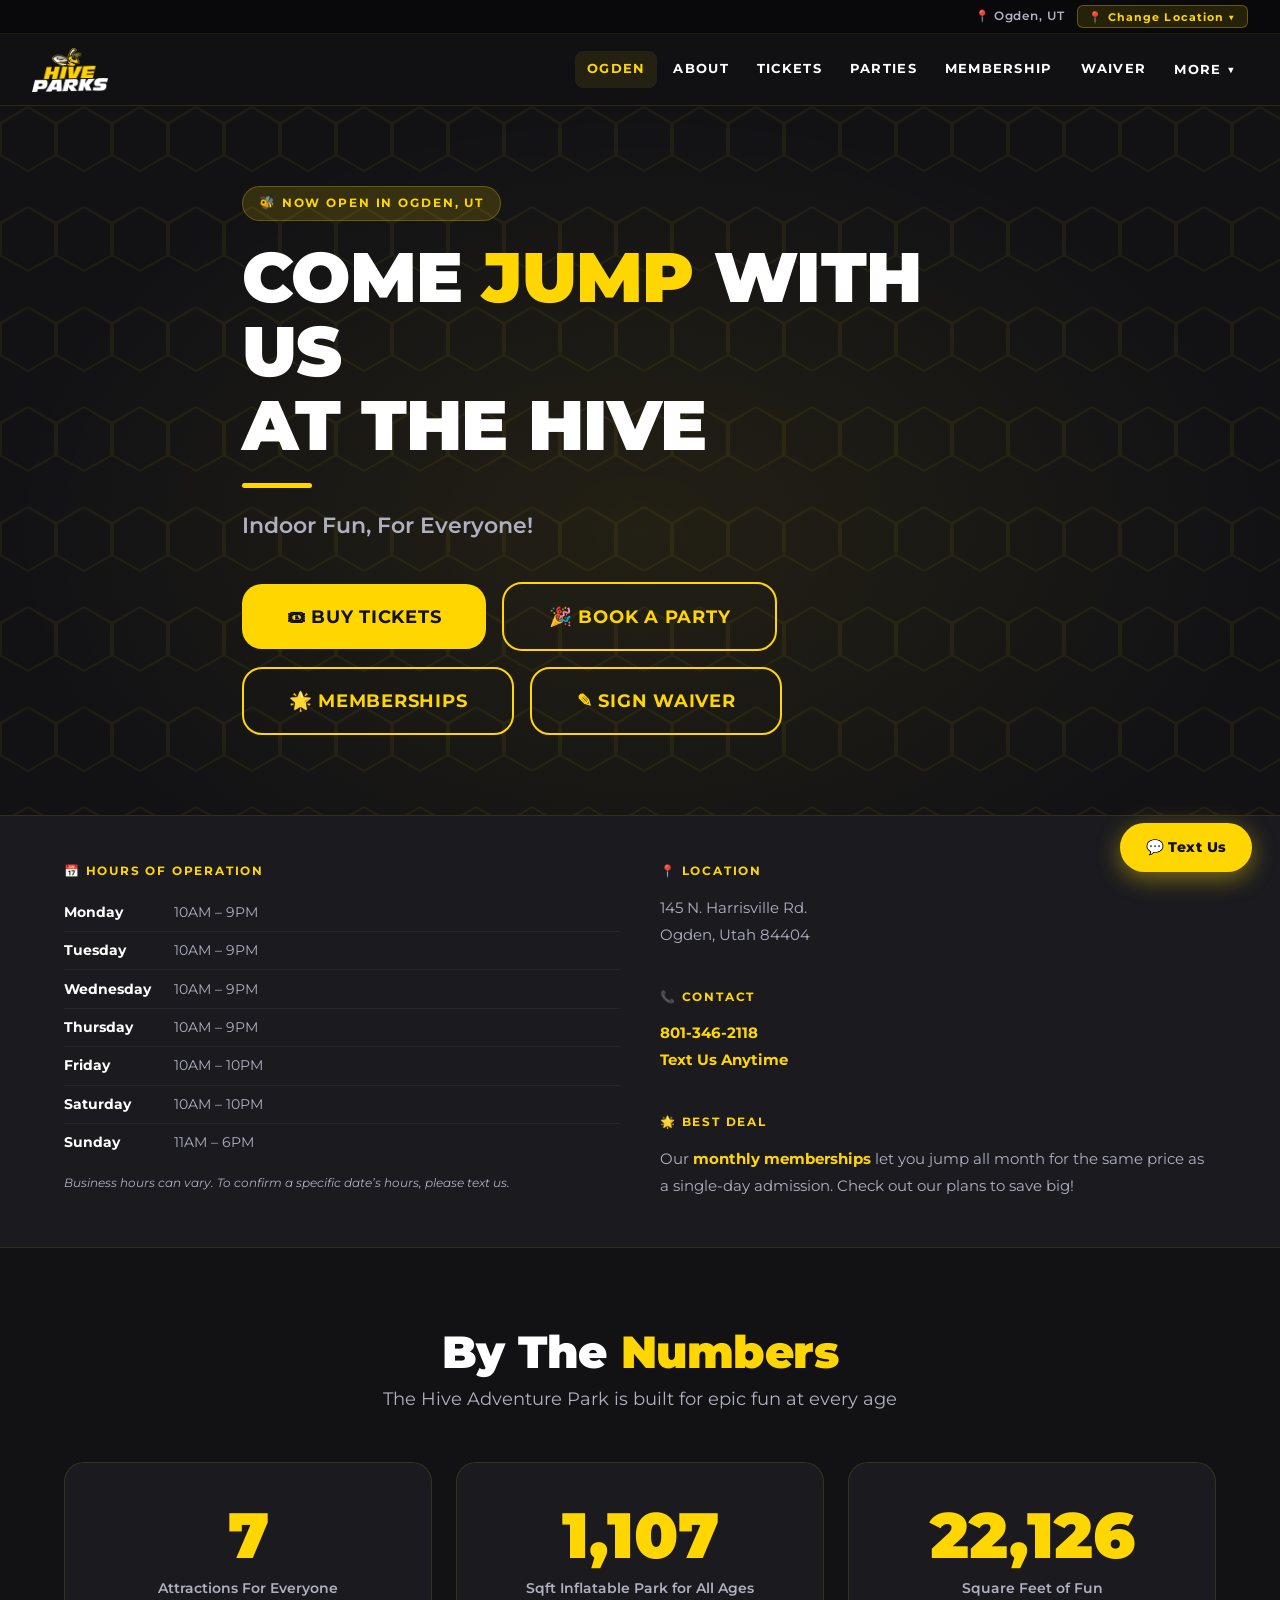
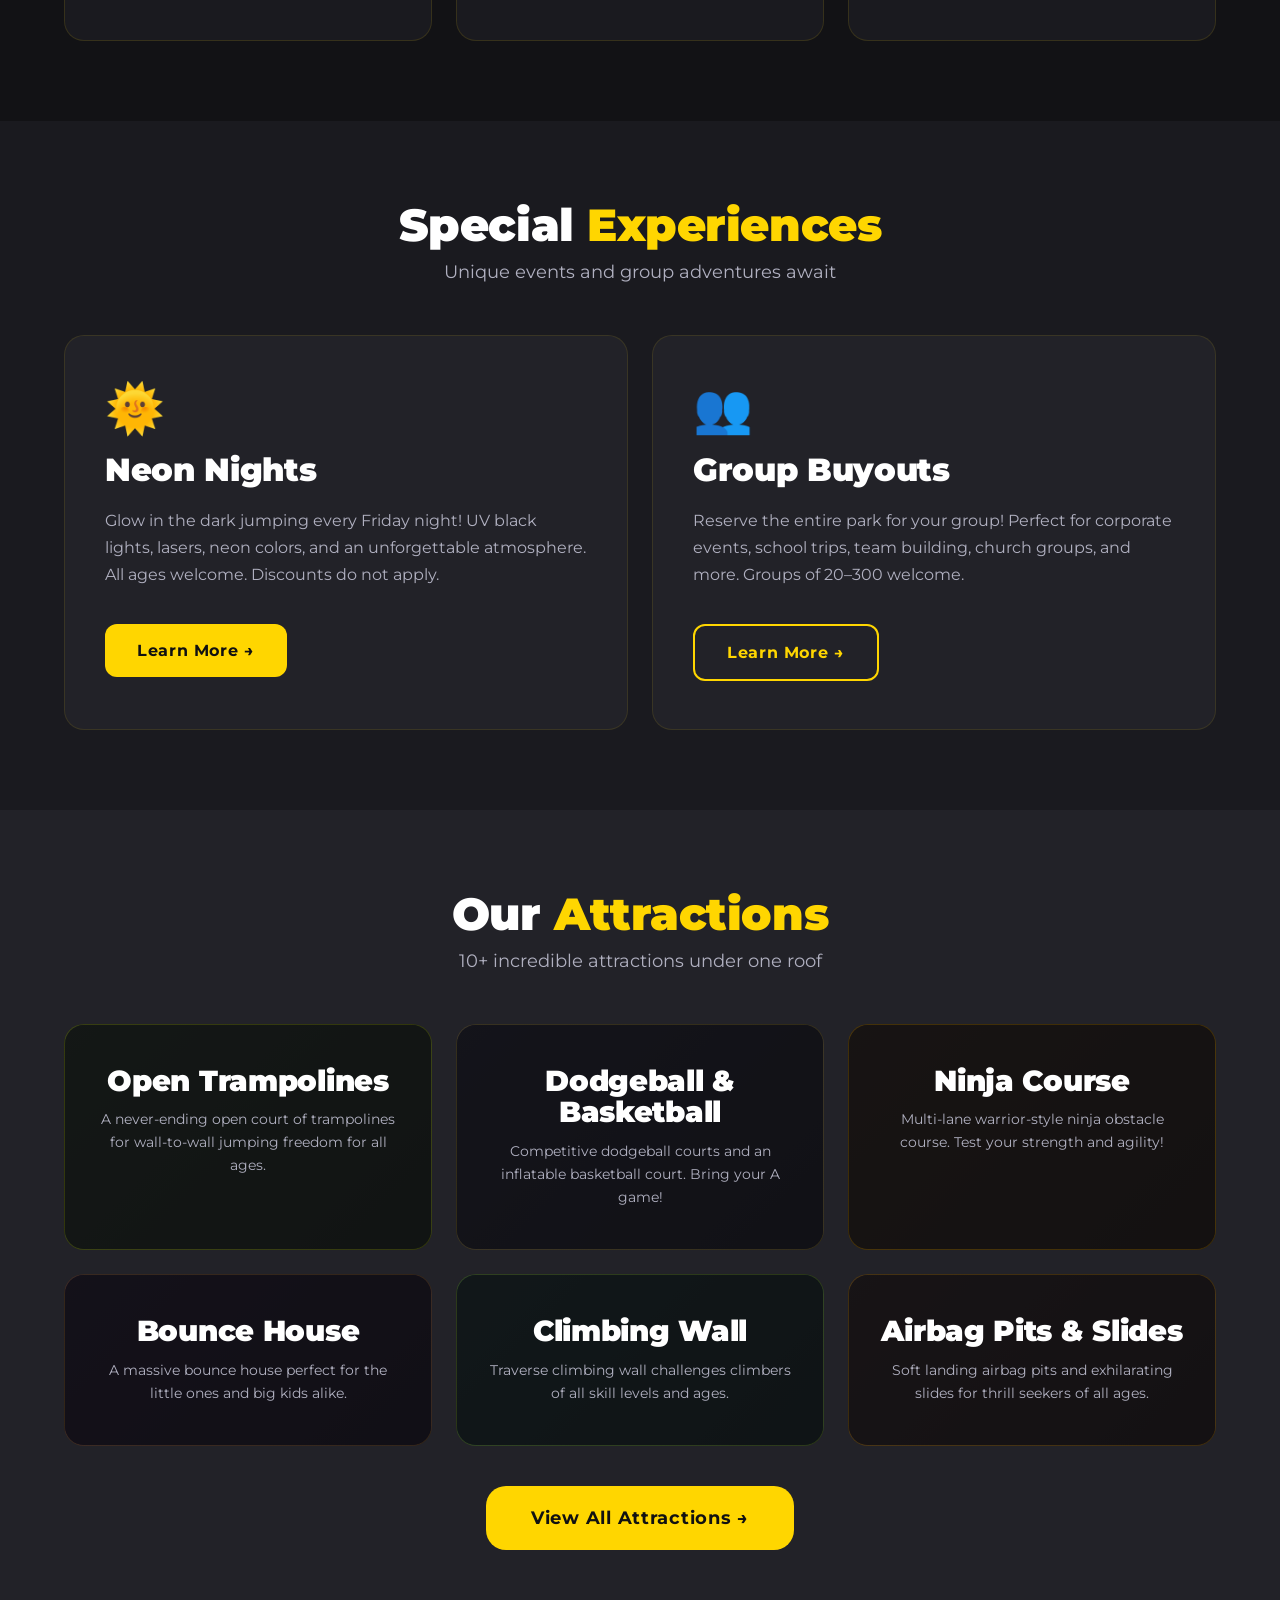
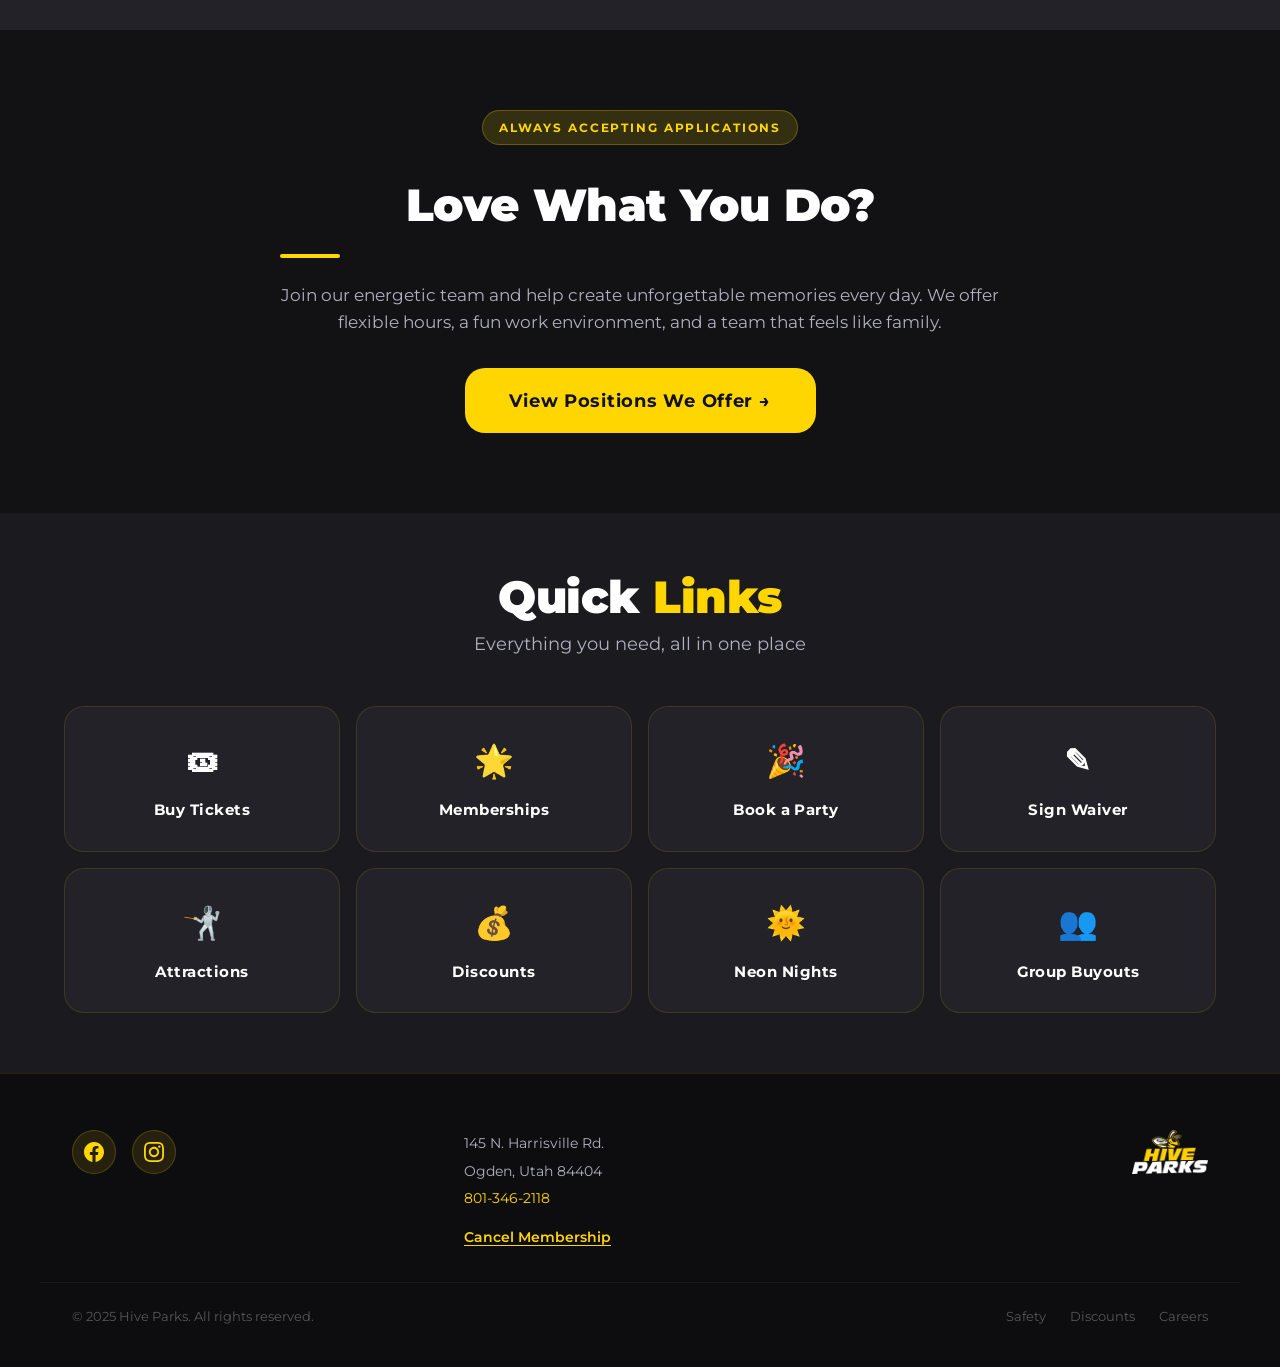
==== commit 3d0dff27: "Fix review comments: punctuation, apostrophe style, unique attraction card gradients Agent-Logs-Url:" ====
--- a/hiveparks/index.html
+++ b/hiveparks/index.html
@@ -171,7 +171,7 @@
         </div>
         <div class="attraction-card">
           <h3>Dodgeball &amp; Basketball</h3>
-          <p>Competitive dodgeball courts and an inflatable basketball court, bring your A game.</p>
+          <p>Competitive dodgeball courts and an inflatable basketball court. Bring your A game!</p>
         </div>
         <div class="attraction-card">
           <h3>Ninja Course</h3>
--- a/hiveparks/css/main.css
+++ b/hiveparks/css/main.css
@@ -1226,12 +1226,12 @@
 .attraction-card:nth-child(4)  { background-image: linear-gradient(135deg, #1a0d2a 0%, #0d051a 100%); }
 .attraction-card:nth-child(5)  { background-image: linear-gradient(135deg, #0d2a2a 0%, #051a1a 100%); }
 .attraction-card:nth-child(6)  { background-image: linear-gradient(135deg, #2a1a1a 0%, #1a0d0d 100%); }
-.attraction-card:nth-child(7)  { background-image: linear-gradient(135deg, #1a2a1a 0%, #0d1a0d 100%); }
-.attraction-card:nth-child(8)  { background-image: linear-gradient(135deg, #1a1a2e 0%, #0d0d1a 100%); }
+.attraction-card:nth-child(7)  { background-image: linear-gradient(135deg, #2a2a0d 0%, #1a1a05 100%); }
+.attraction-card:nth-child(8)  { background-image: linear-gradient(135deg, #0d1a2a 0%, #050d1a 100%); }
 .attraction-card:nth-child(9)  { background-image: linear-gradient(135deg, #2a200d 0%, #1a1205 100%); }
-.attraction-card:nth-child(10) { background-image: linear-gradient(135deg, #1a0d2a 0%, #0d051a 100%); }
+.attraction-card:nth-child(10) { background-image: linear-gradient(135deg, #1a0a2a 0%, #0d0518 100%); }
 .attraction-card:nth-child(11) { background-image: linear-gradient(135deg, #0d2a1a 0%, #051a0d 100%); }
-.attraction-card:nth-child(12) { background-image: linear-gradient(135deg, #2a1a0d 0%, #1a0d05 100%); }
+.attraction-card:nth-child(12) { background-image: linear-gradient(135deg, #2a0d1a 0%, #1a0510 100%); }
 
 .attraction-card:hover {
   transform: translateY(-8px);
